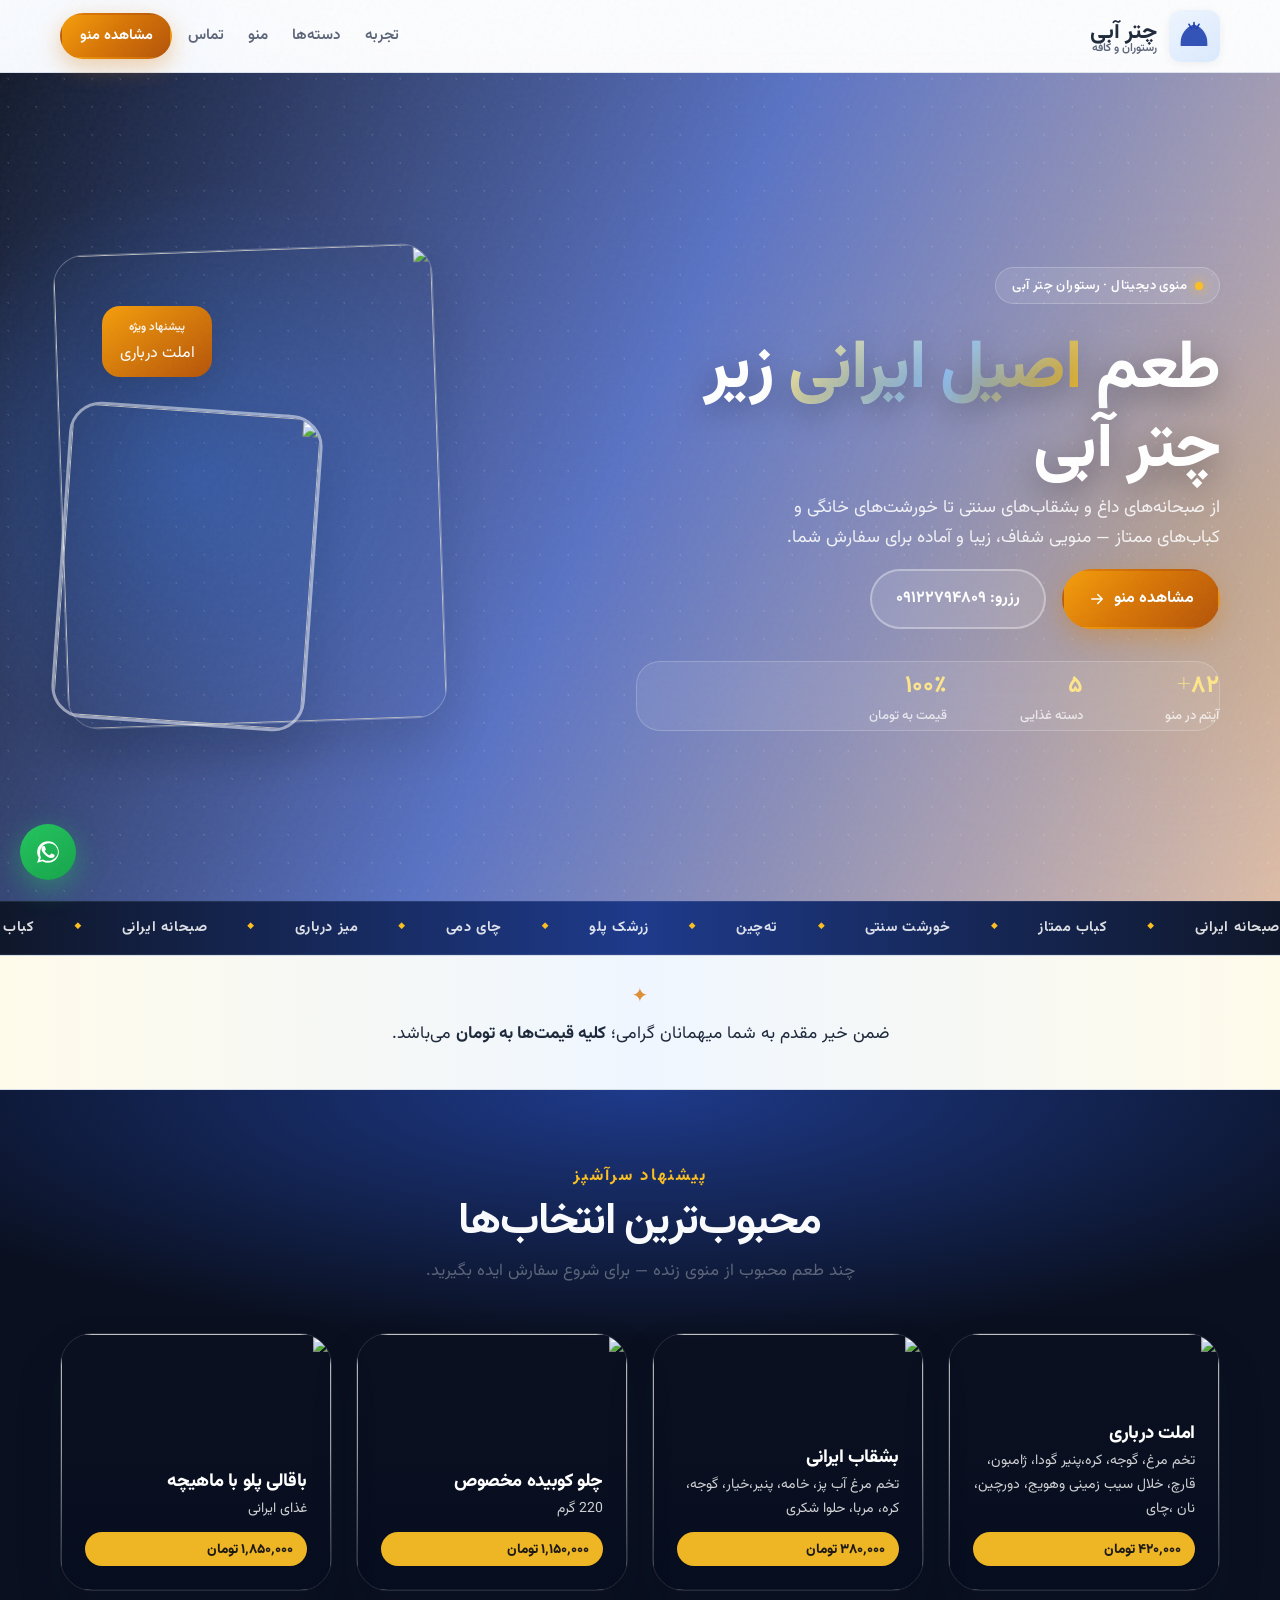
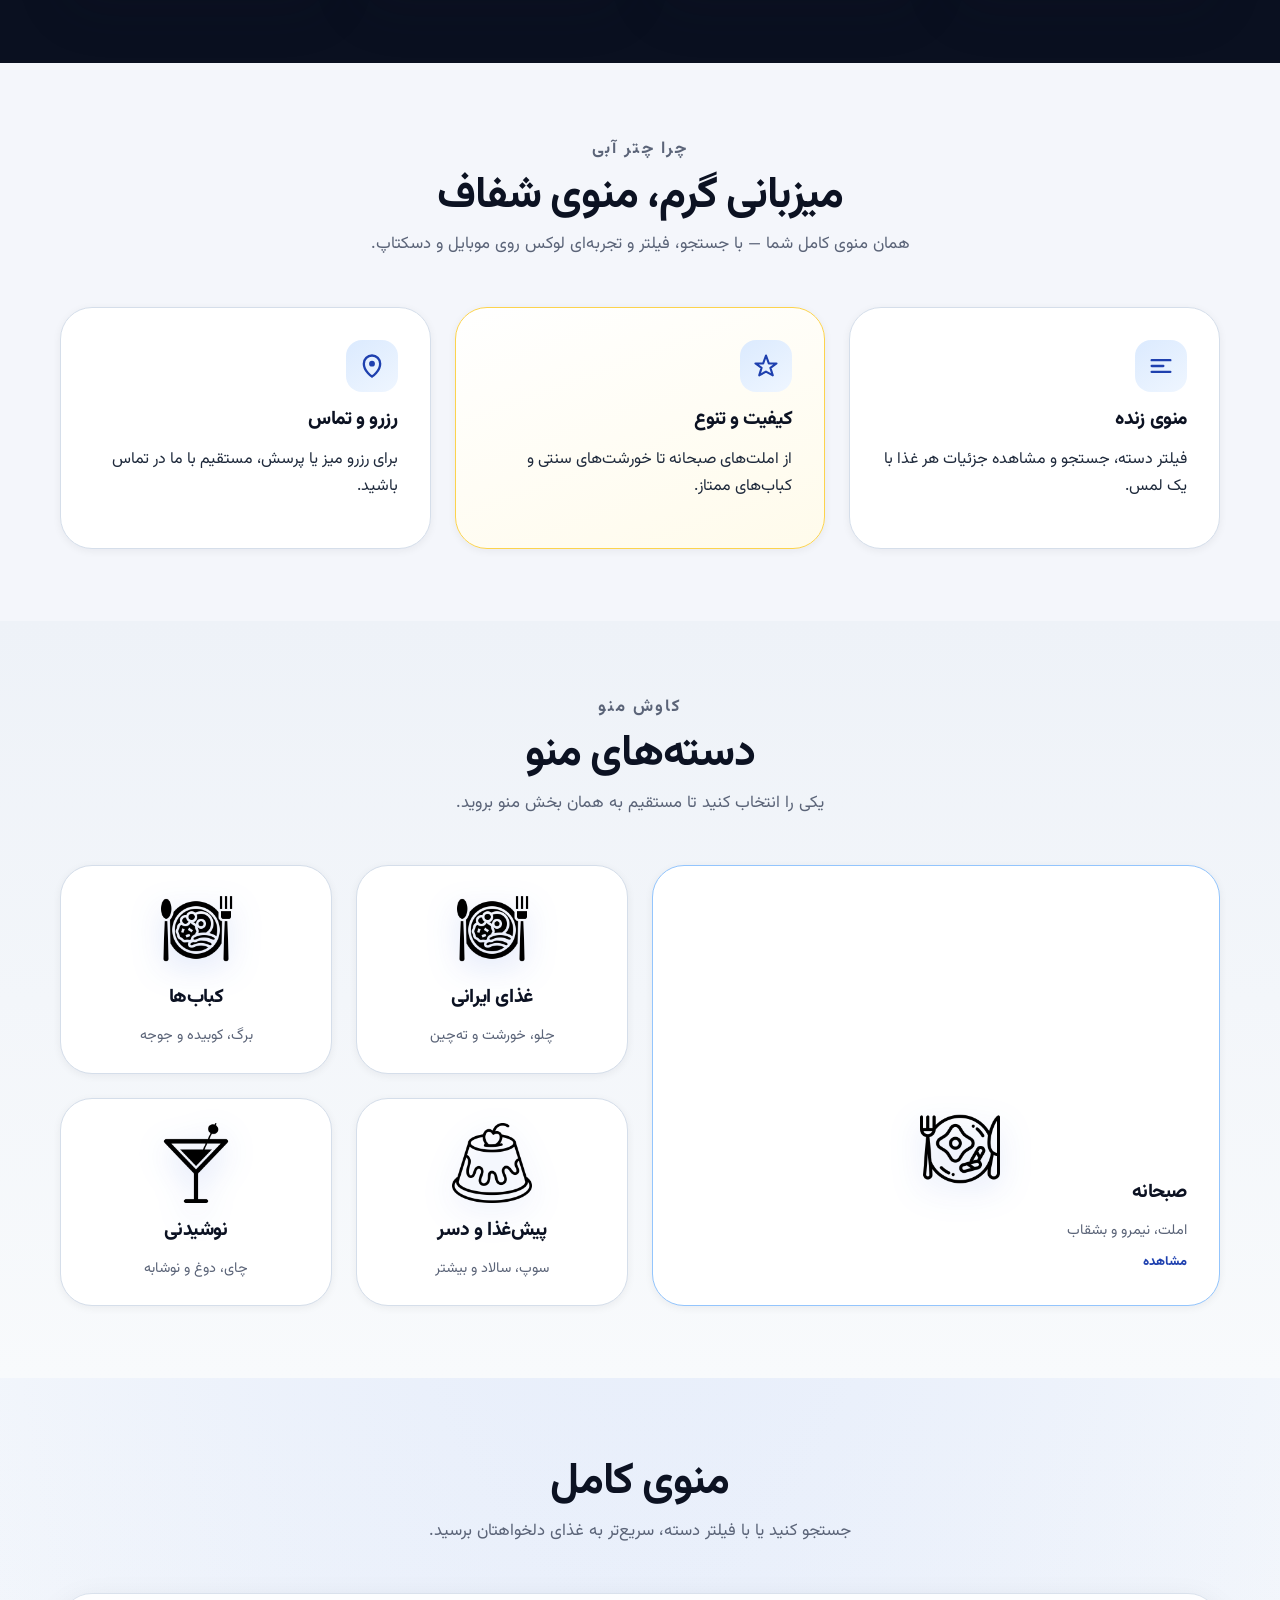
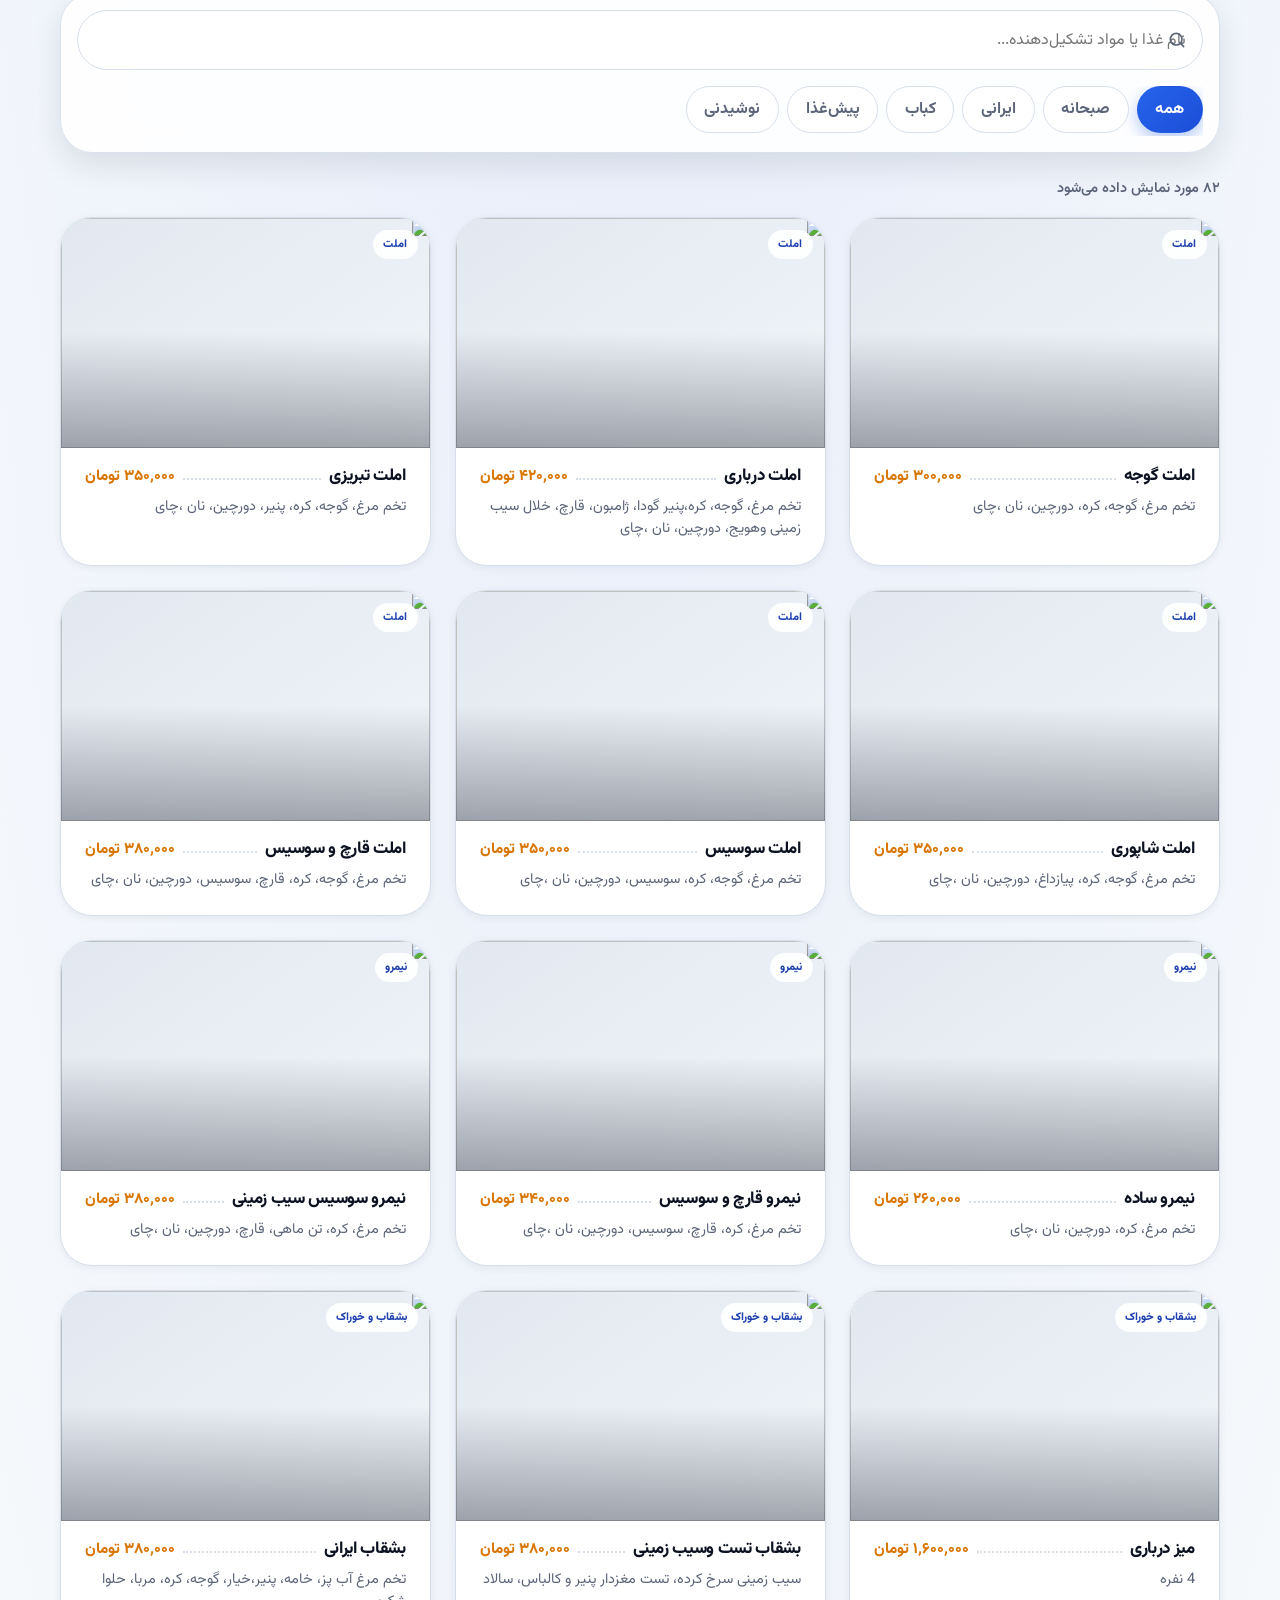
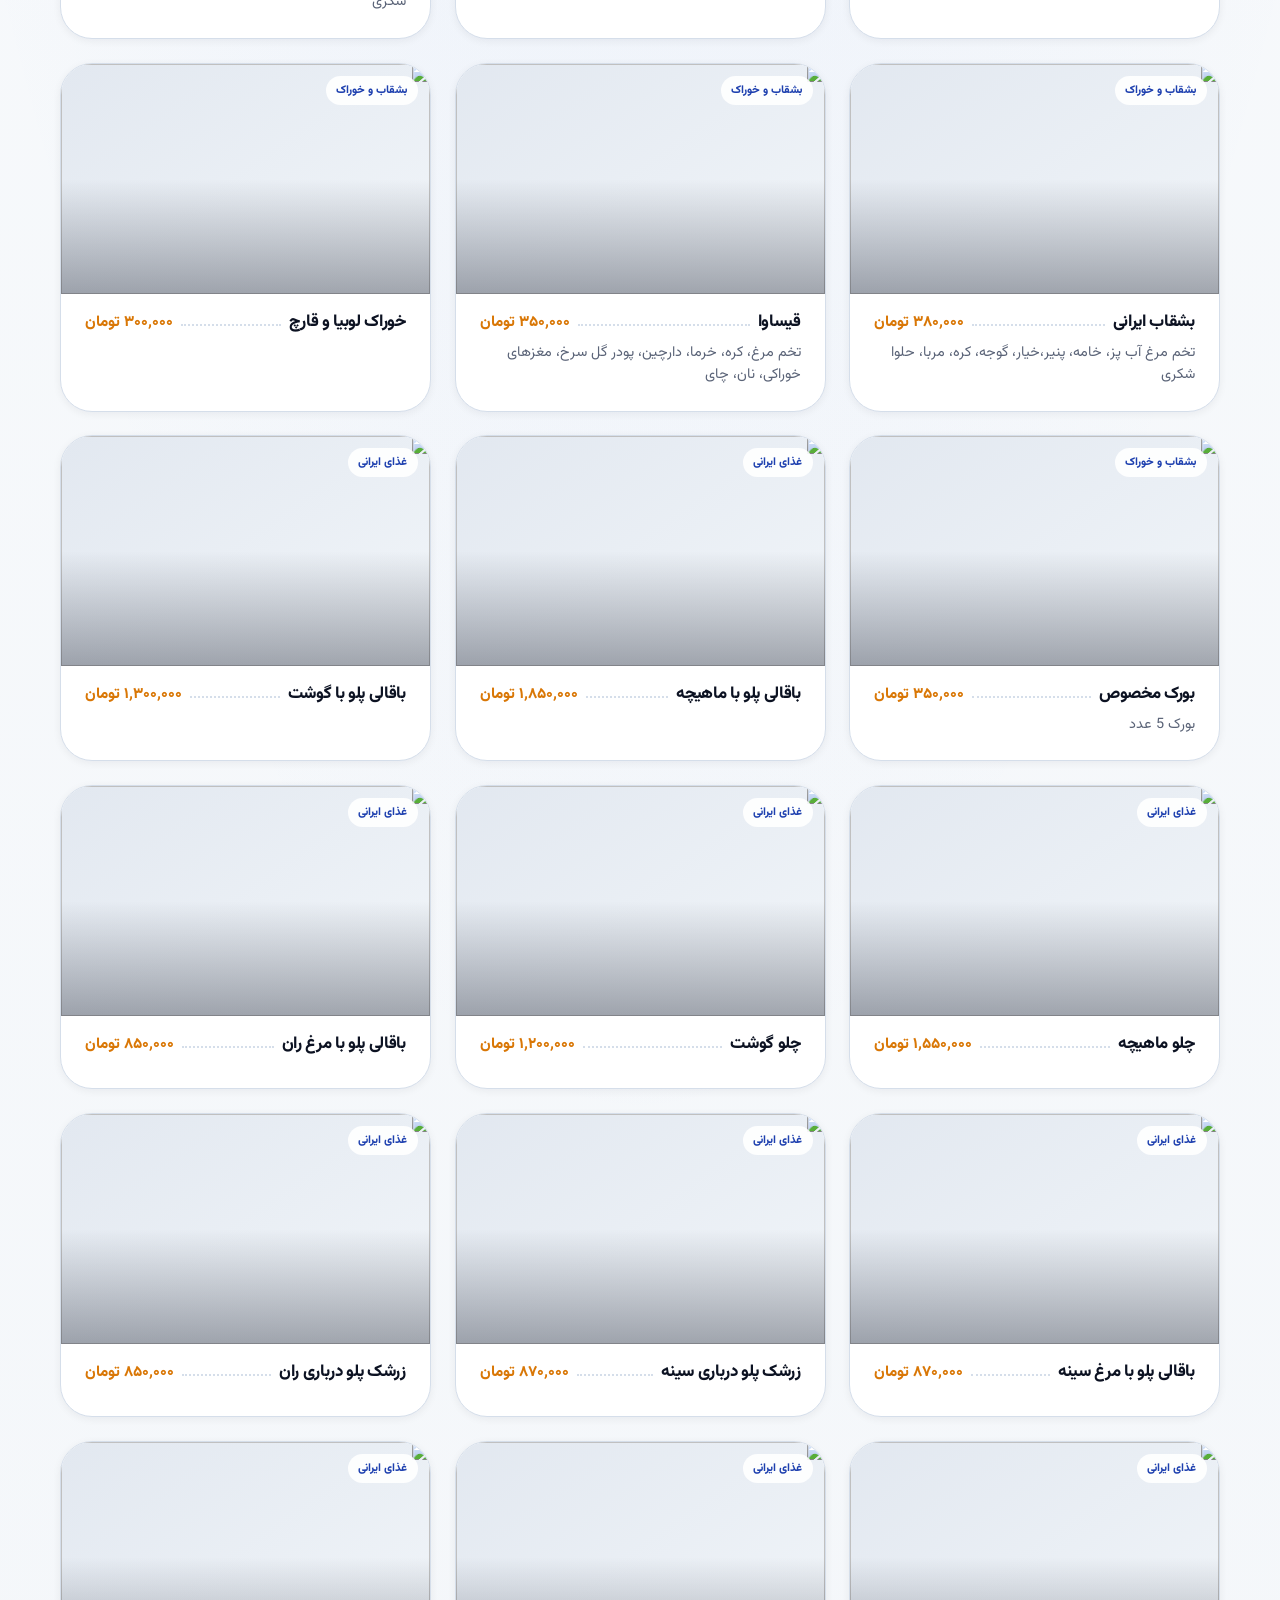
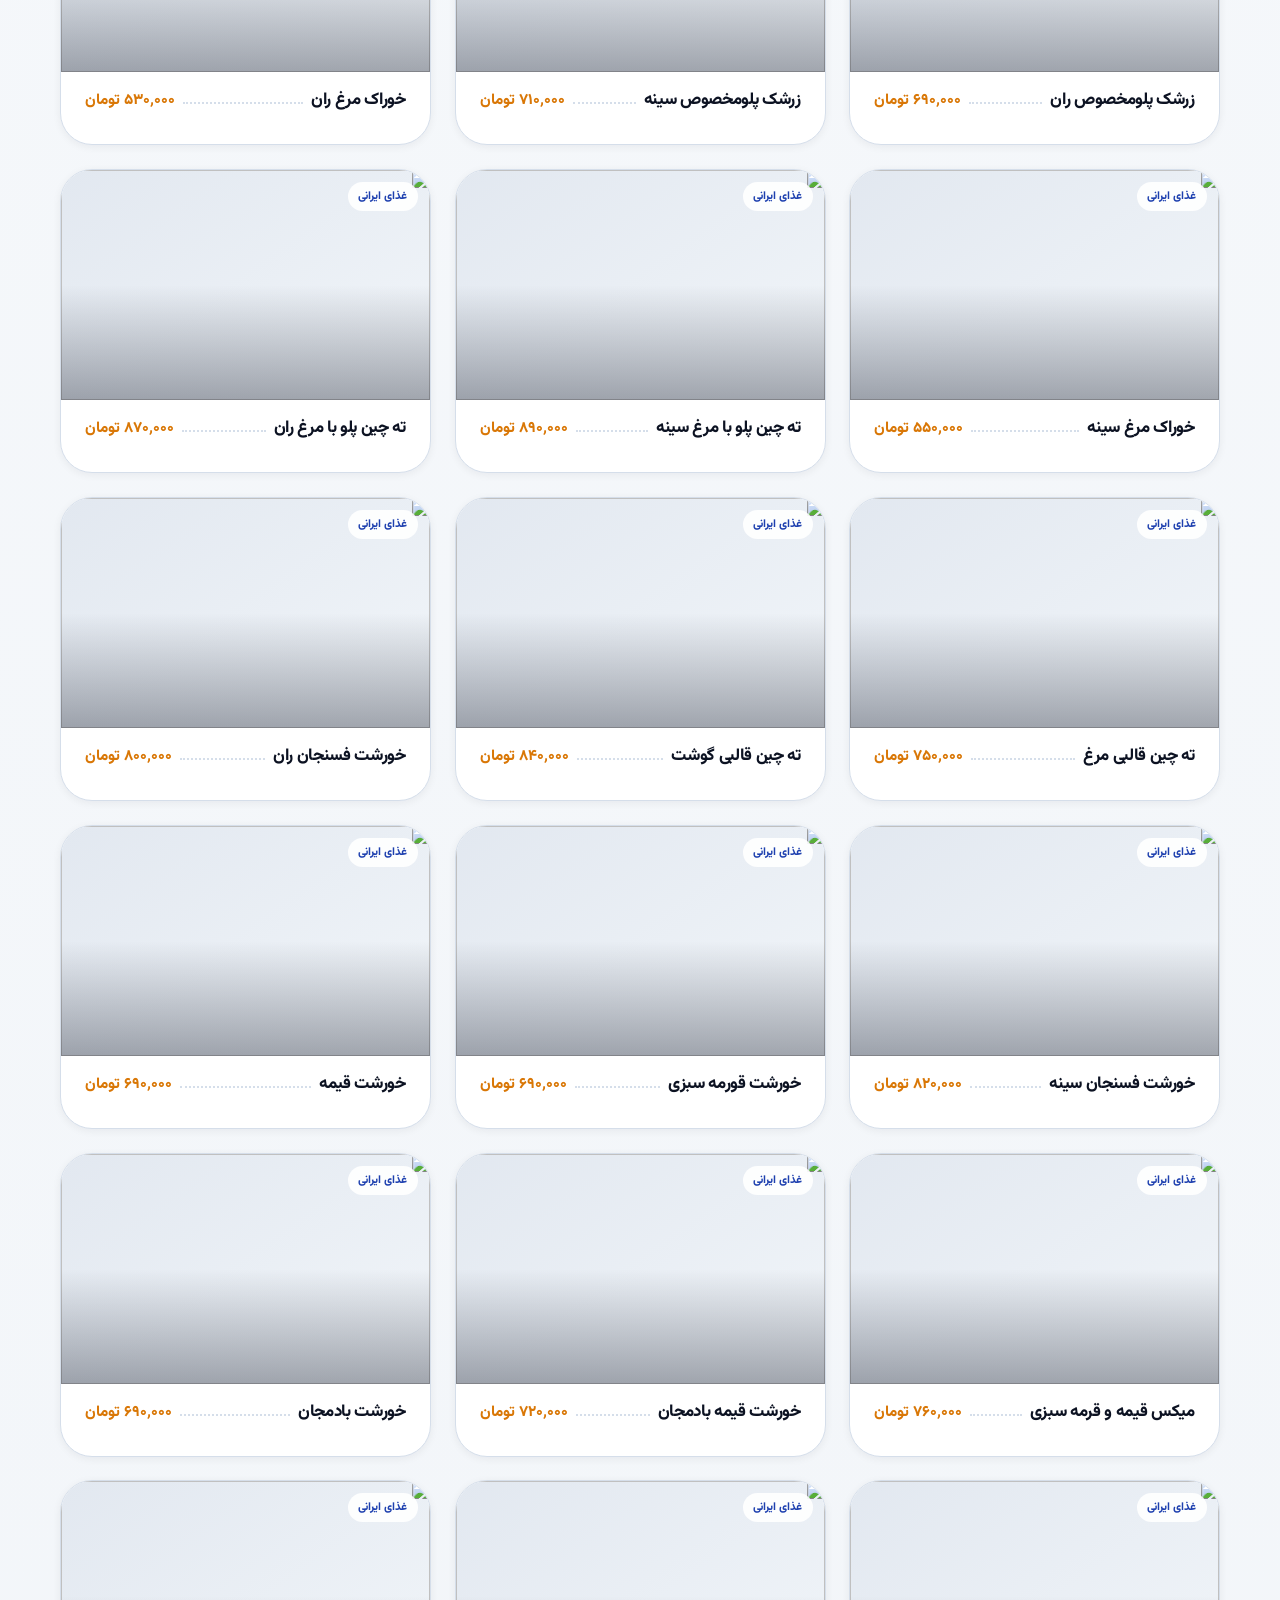
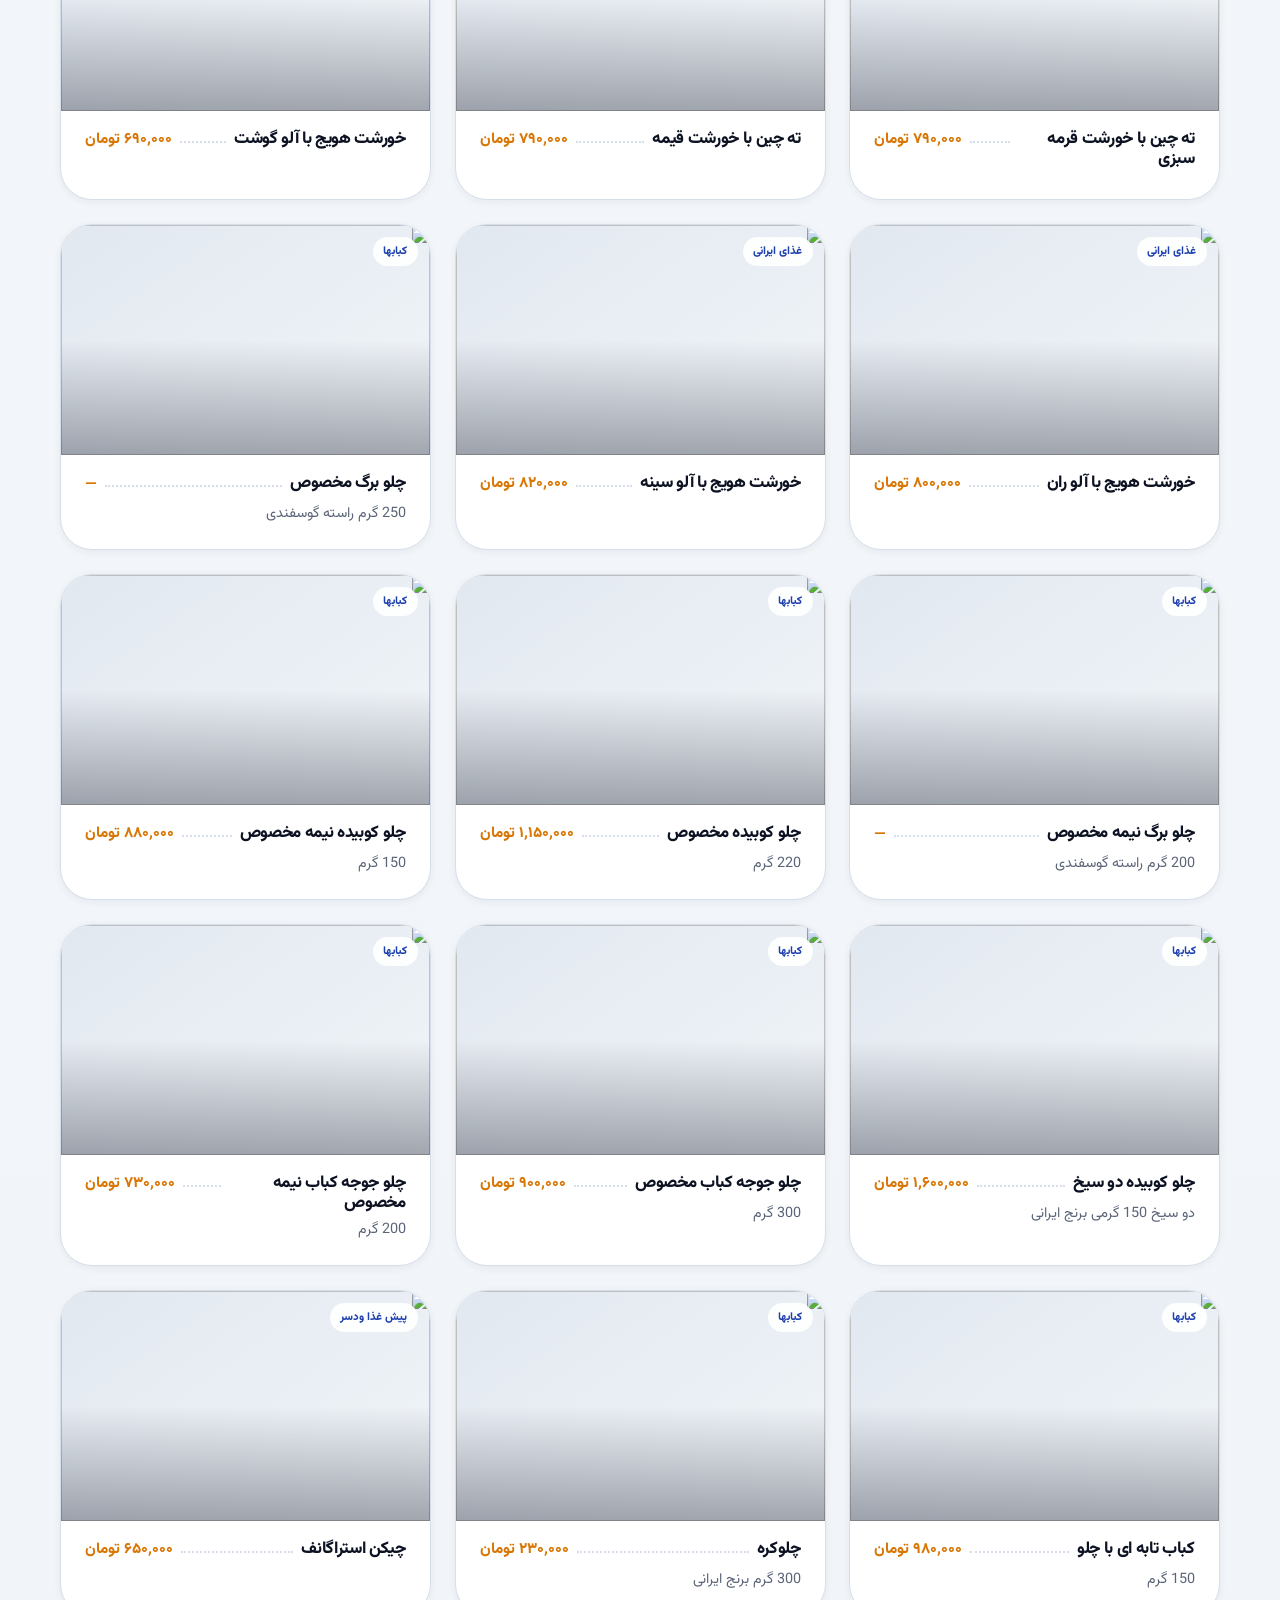
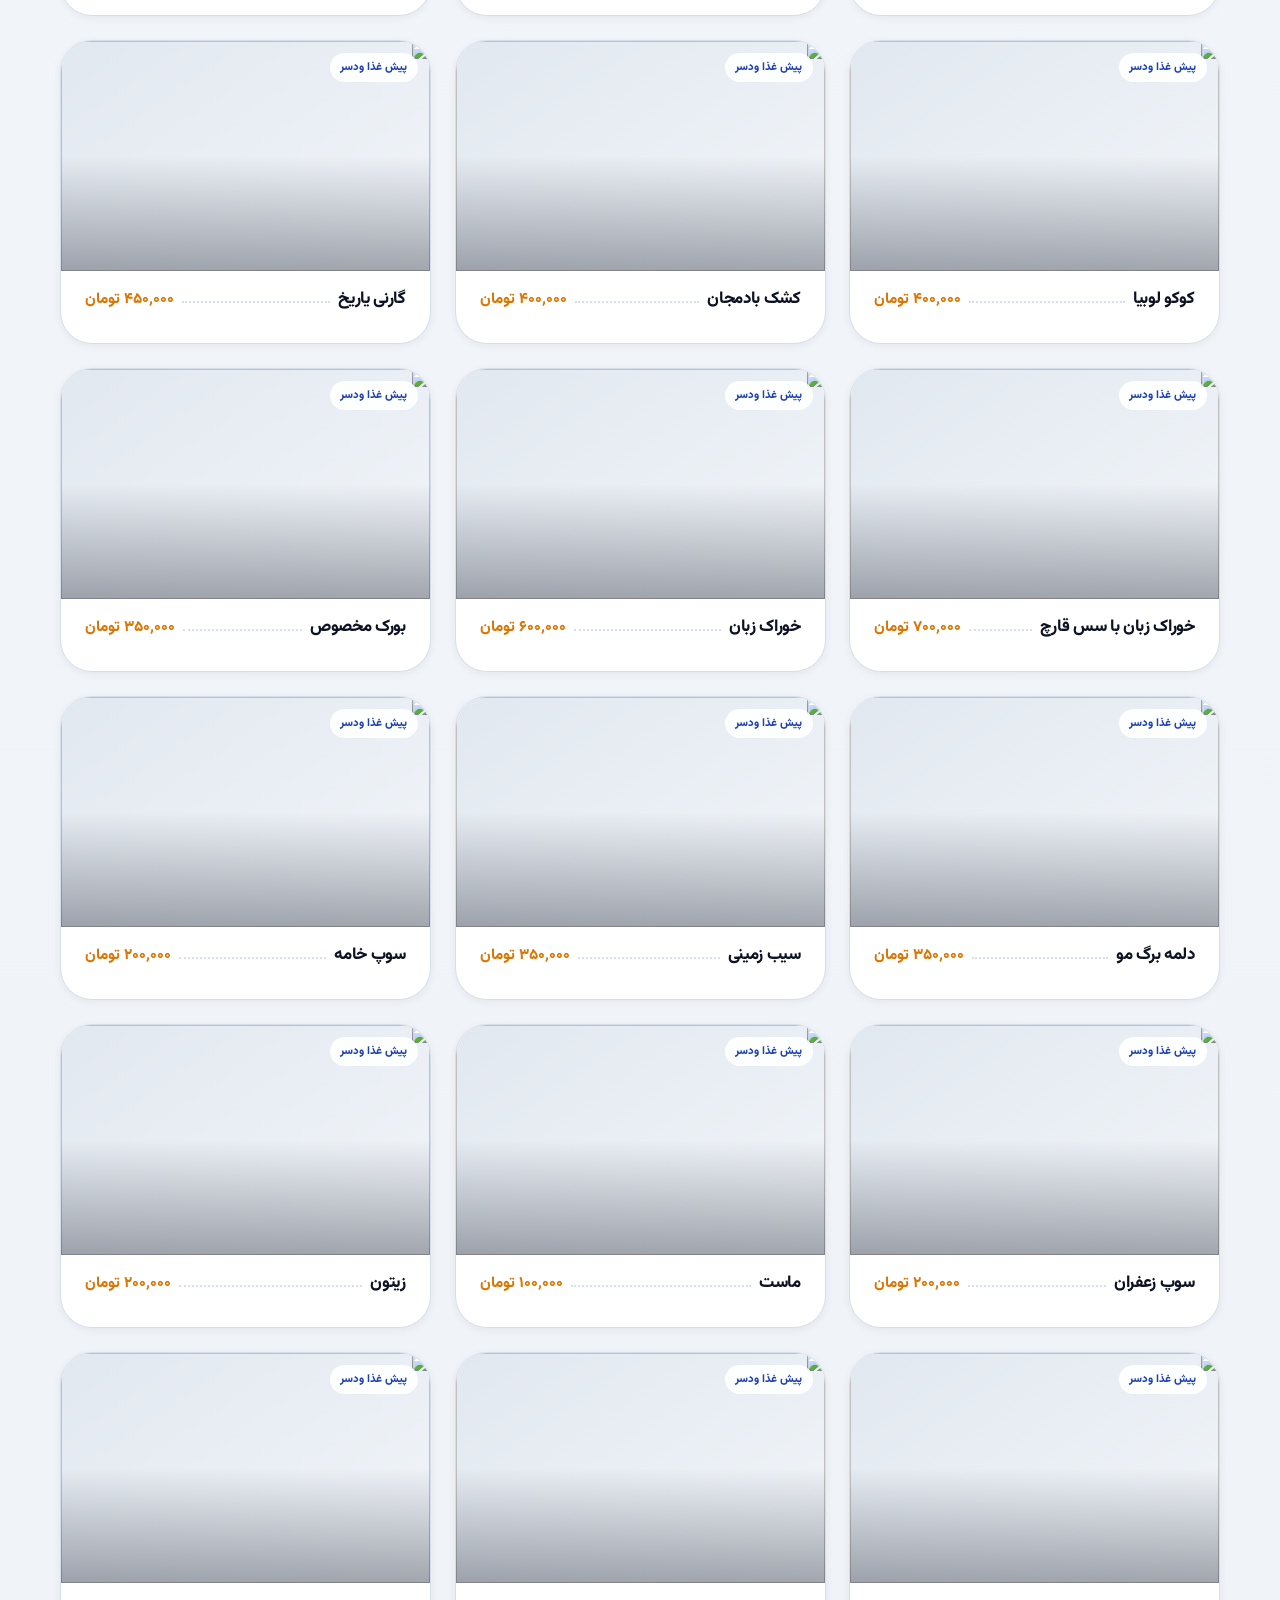
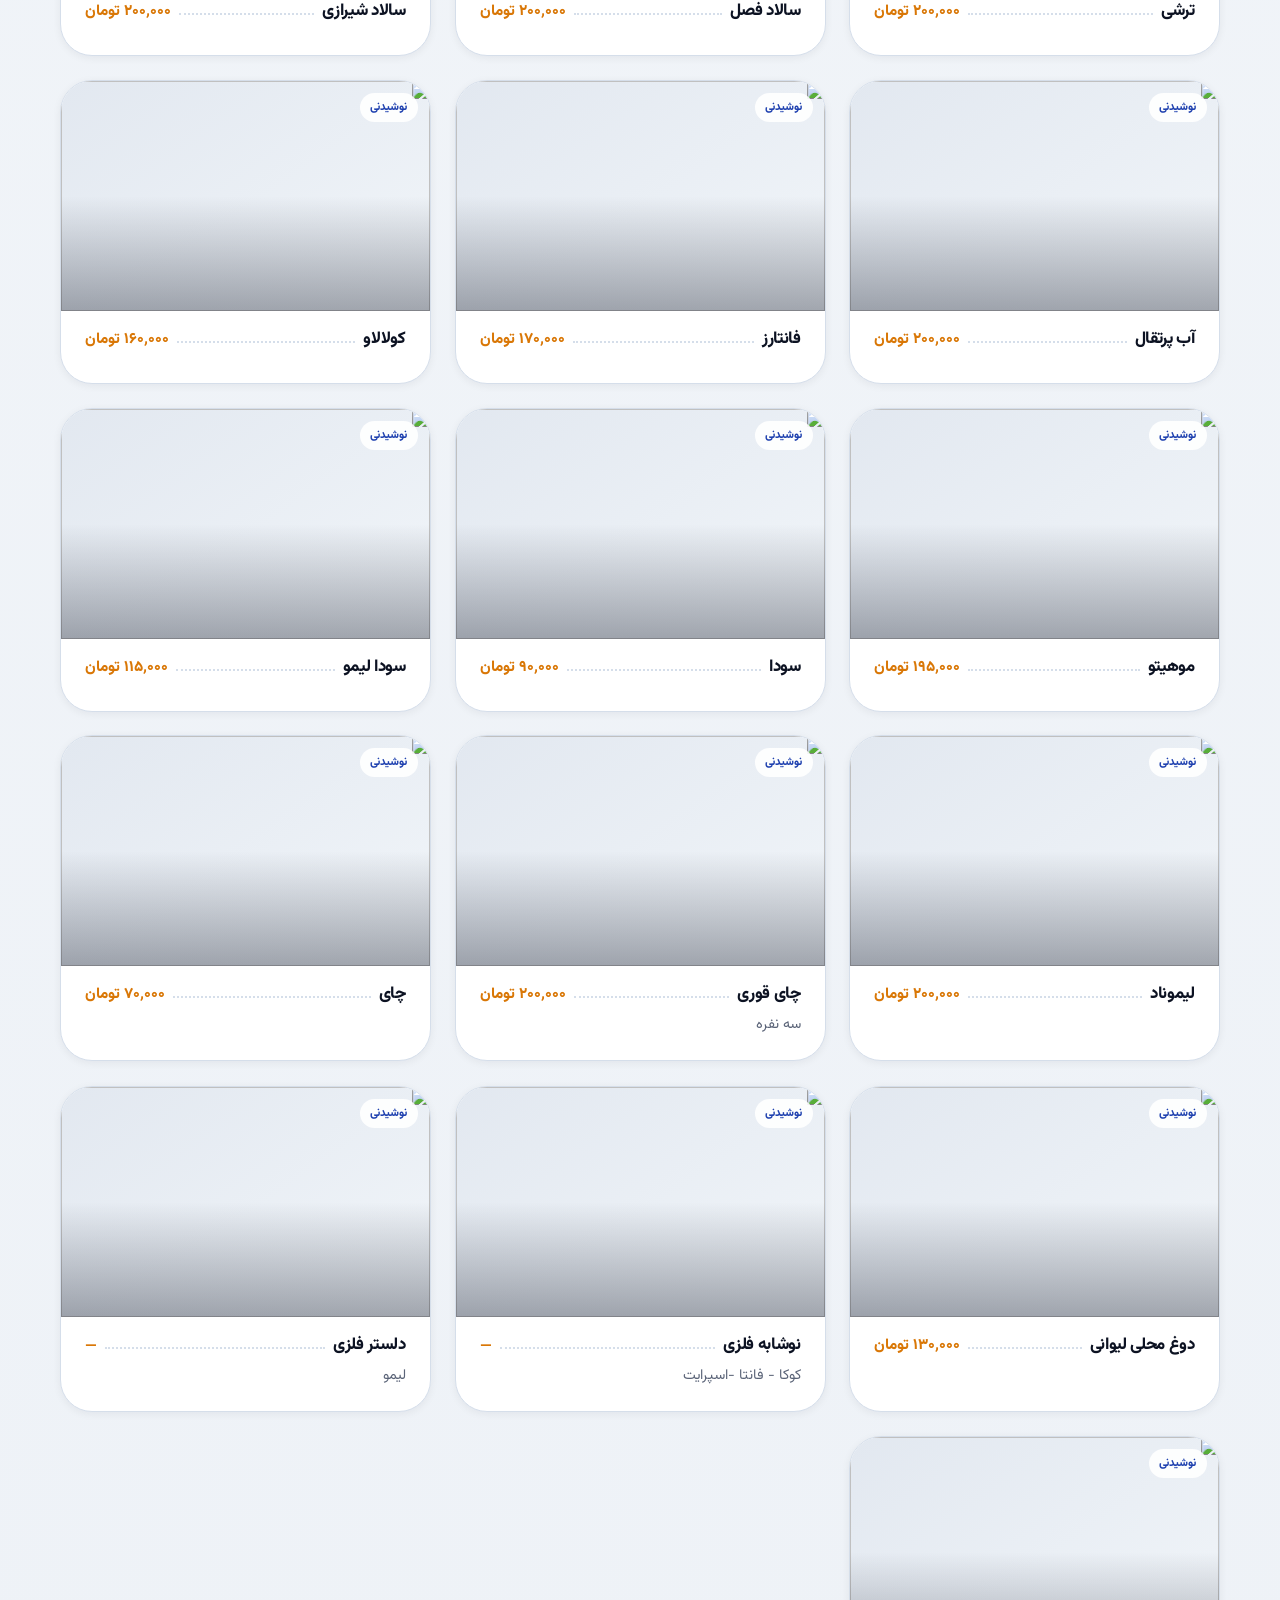
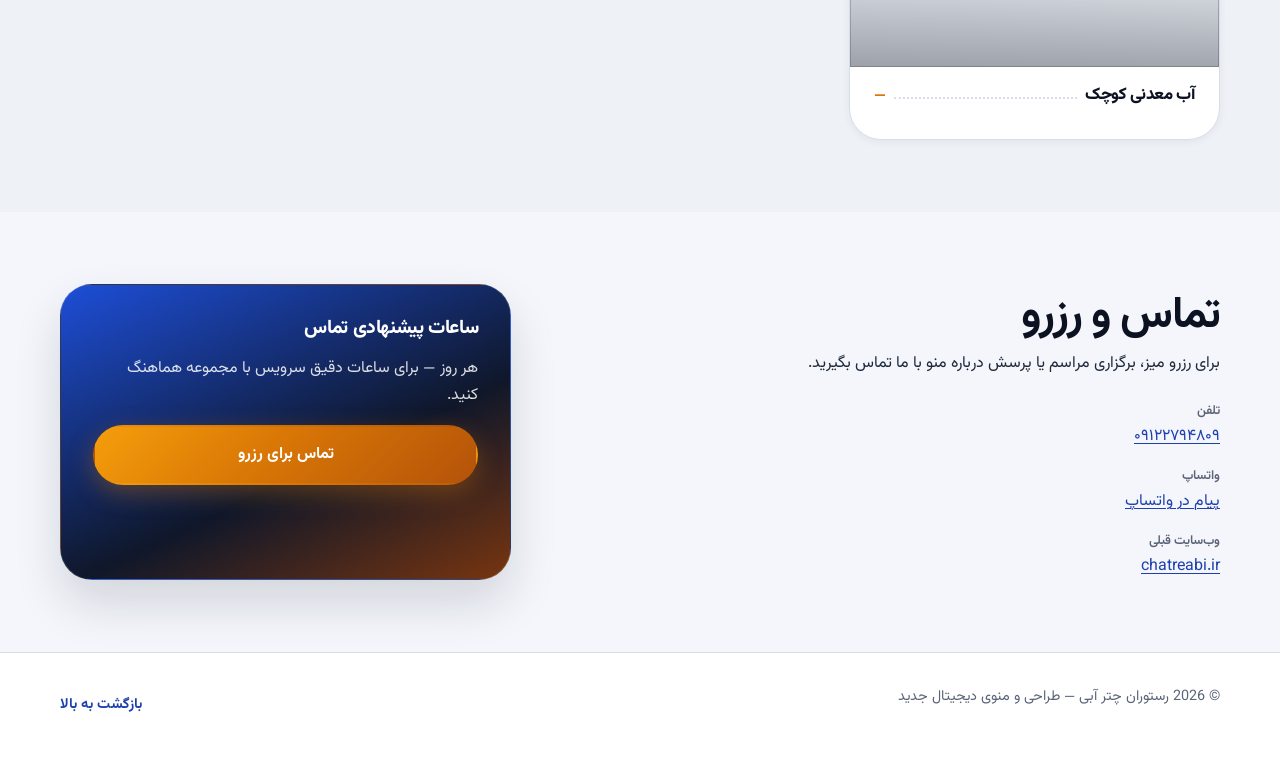
==== index.html @ 04855821 "Elevate visual design with cinematic hero and signature dishes Add ambient gradients, marquee, chef " ====
<!DOCTYPE html>
<html lang="fa" dir="rtl">
  <head>
    <meta charset="UTF-8" />
    <meta name="viewport" content="width=device-width, initial-scale=1" />
    <meta
      name="description"
      content="رستوران چتر آبی — منوی دیجیتال صبحانه، غذای ایرانی، کباب، پیش‌غذا و نوشیدنی. کلیه قیمت‌ها به تومان."
    />
    <title>رستوران چتر آبی | منوی دیجیتال</title>
    <link rel="preconnect" href="https://fonts.googleapis.com" />
    <link rel="preconnect" href="https://fonts.gstatic.com" crossorigin />
    <link
      href="https://fonts.googleapis.com/css2?family=Karla:wght@300;400;500;600;700&family=Playfair+Display+SC:wght@400;700&family=Vazirmatn:wght@300;400;500;600;700;800&display=swap"
      rel="stylesheet"
    />
    <link rel="stylesheet" href="css/styles.css" />
    <link rel="icon" href="assets/icons/food.png" type="image/png" />
  </head>
  <body>
    <div class="ambient ambient-a" aria-hidden="true"></div>
    <div class="ambient ambient-b" aria-hidden="true"></div>
    <div class="page-grain" aria-hidden="true"></div>
    <a class="skip-link" href="#menu">رفتن به منو</a>

    <header class="site-header" id="top">
      <div class="header-inner">
        <a class="brand" href="#top" aria-label="رستوران چتر آبی — صفحه اصلی">
          <span class="brand-mark" aria-hidden="true">
            <svg viewBox="0 0 48 48" width="40" height="40" fill="none">
              <path
                d="M8 32c0-10 6-18 16-22 10 4 16 12 16 22v4H8v-4z"
                fill="currentColor"
                opacity="0.9"
              />
              <path d="M24 8v6M18 10l3 5M30 10l-3 5" stroke="currentColor" stroke-width="2" stroke-linecap="round" />
            </svg>
          </span>
          <span class="brand-text">
            <span class="brand-title">چتر آبی</span>
            <span class="brand-sub">رستوران و کافه</span>
          </span>
        </a>
        <nav class="nav-desktop" aria-label="ناوبری اصلی">
          <a href="#experience">تجربه</a>
          <a href="#categories">دسته‌ها</a>
          <a href="#menu">منو</a>
          <a href="#contact">تماس</a>
        </nav>
        <a class="btn btn-primary btn-sm header-cta" href="#menu">مشاهده منو</a>
        <button
          type="button"
          class="nav-toggle"
          aria-expanded="false"
          aria-controls="mobile-nav"
        >
          <span class="sr-only">باز کردن منو</span>
          <svg width="24" height="24" viewBox="0 0 24 24" aria-hidden="true">
            <path d="M4 7h16M4 12h16M4 17h16" stroke="currentColor" stroke-width="2" stroke-linecap="round" />
          </svg>
        </button>
      </div>
      <nav class="nav-mobile" id="mobile-nav" hidden aria-label="منوی موبایل">
        <a href="#experience">تجربه</a>
        <a href="#categories">دسته‌ها</a>
        <a href="#menu">منو</a>
        <a href="#contact">تماس</a>
      </nav>
    </header>

    <main>
      <section class="hero" aria-labelledby="hero-title">
        <div class="hero-bg" role="presentation"></div>
        <div class="hero-pattern" aria-hidden="true"></div>
        <div class="hero-glow" aria-hidden="true"></div>
        <div class="hero-layout container">
          <div class="hero-content reveal">
            <p class="hero-eyebrow">
              <span class="eyebrow-dot" aria-hidden="true"></span>
              منوی دیجیتال · رستوران چتر آبی
            </p>
            <h1 id="hero-title">طعم <span class="text-accent">اصیل ایرانی</span> زیر چتر آبی</h1>
            <p class="hero-lead">
              از صبحانه‌های داغ و بشقاب‌های سنتی تا خورشت‌های خانگی و کباب‌های ممتاز — منویی
              شفاف، زیبا و آماده برای سفارش شما.
            </p>
            <div class="hero-actions">
              <a class="btn btn-primary" href="#menu">
                <span>مشاهده منو</span>
                <svg width="18" height="18" viewBox="0 0 24 24" aria-hidden="true">
                  <path
                    d="M5 12h14M13 6l6 6-6 6"
                    stroke="currentColor"
                    stroke-width="2"
                    fill="none"
                    stroke-linecap="round"
                    stroke-linejoin="round"
                  />
                </svg>
              </a>
              <a class="btn btn-ghost" href="tel:+989122794809">رزرو: ۰۹۱۲۲۷۹۴۸۰۹</a>
            </div>
            <ul class="hero-stats glass-panel">
              <li><strong>۸۲+</strong><span>آیتم در منو</span></li>
              <li><strong>۵</strong><span>دسته غذایی</span></li>
              <li><strong>۱۰۰٪</strong><span>قیمت به تومان</span></li>
            </ul>
          </div>
          <div class="hero-visual reveal" aria-hidden="true">
            <div class="hero-photo hero-photo-main">
              <img
                src="https://chatreabi.ir/wp-content/uploads/2025/04/املت-درباری.jpg"
                alt=""
                width="480"
                height="560"
                fetchpriority="high"
              />
            </div>
            <div class="hero-photo hero-photo-secondary">
              <img
                src="https://images.unsplash.com/photo-1603360946369-dc9bb6258143?auto=format&fit=crop&w=600&q=80"
                alt=""
                width="280"
                height="320"
                loading="lazy"
              />
            </div>
            <div class="hero-badge">
              <span class="hero-badge-title">پیشنهاد ویژه</span>
              <span class="hero-badge-sub">املت درباری</span>
            </div>
          </div>
        </div>
      </section>

      <div class="marquee" aria-hidden="true">
        <div class="marquee-track">
          <span>صبحانه ایرانی</span><span>کباب ممتاز</span><span>خورشت سنتی</span
          ><span>ته‌چین</span><span>زرشک پلو</span><span>چای دمی</span><span>میز درباری</span
          ><span>صبحانه ایرانی</span><span>کباب ممتاز</span><span>خورشت سنتی</span
          ><span>ته‌چین</span><span>زرشک پلو</span><span>چای دمی</span><span>میز درباری</span>
        </div>
      </div>

      <section class="welcome strip" aria-label="پیام خوش‌آمد">
        <div class="container welcome-inner">
          <div class="ornament" aria-hidden="true">✦</div>
          <p>
            ضمن خیر مقدم به شما میهمانان گرامی؛
            <strong>کلیه قیمت‌ها به تومان</strong> می‌باشد.
          </p>
        </div>
      </section>

      <section class="section section-dark" id="signature" aria-labelledby="signature-title">
        <div class="container">
          <div class="section-head section-head-light reveal">
            <p class="section-eyebrow">پیشنهاد سرآشپز</p>
            <h2 id="signature-title">محبوب‌ترین انتخاب‌ها</h2>
            <p>چند طعم محبوب از منوی زنده — برای شروع سفارش ایده بگیرید.</p>
          </div>
          <div class="signature-grid" id="signature-grid"></div>
        </div>
      </section>

      <section class="section" id="experience" aria-labelledby="experience-title">
        <div class="container">
          <div class="section-head reveal">
            <p class="section-eyebrow">چرا چتر آبی</p>
            <h2 id="experience-title">میزبانی گرم، منوی شفاف</h2>
            <p>همان منوی کامل شما — با جستجو، فیلتر و تجربه‌ای لوکس روی موبایل و دسکتاپ.</p>
          </div>
          <div class="feature-grid">
            <article class="feature-card reveal">
              <div class="feature-icon" aria-hidden="true">
                <svg viewBox="0 0 24 24" width="28" height="28" fill="none">
                  <path
                    d="M4 7h16M4 12h10M4 17h16"
                    stroke="currentColor"
                    stroke-width="2"
                    stroke-linecap="round"
                  />
                </svg>
              </div>
              <h3>منوی زنده</h3>
              <p>فیلتر دسته، جستجو و مشاهده جزئیات هر غذا با یک لمس.</p>
            </article>
            <article class="feature-card reveal feature-card-accent">
              <div class="feature-icon" aria-hidden="true">
                <svg viewBox="0 0 24 24" width="28" height="28" fill="none">
                  <path
                    d="M12 3l2.4 6.8H21l-5.2 3.8 2 6.4L12 16.8 6.2 20l2-6.4L3 9.8h6.6L12 3z"
                    stroke="currentColor"
                    stroke-width="1.8"
                    stroke-linejoin="round"
                  />
                </svg>
              </div>
              <h3>کیفیت و تنوع</h3>
              <p>از املت‌های صبحانه تا خورشت‌های سنتی و کباب‌های ممتاز.</p>
            </article>
            <article class="feature-card reveal">
              <div class="feature-icon" aria-hidden="true">
                <svg viewBox="0 0 24 24" width="28" height="28" fill="none">
                  <path
                    d="M12 21s7-4.5 7-11a7 7 0 10-14 0c0 6.5 7 11 7 11z"
                    stroke="currentColor"
                    stroke-width="2"
                  />
                  <circle cx="12" cy="10" r="2.5" fill="currentColor" />
                </svg>
              </div>
              <h3>رزرو و تماس</h3>
              <p>برای رزرو میز یا پرسش، مستقیم با ما در تماس باشید.</p>
            </article>
          </div>
        </div>
      </section>

      <section class="section section-muted" id="categories" aria-labelledby="categories-title">
        <div class="container">
          <div class="section-head reveal">
            <p class="section-eyebrow">کاوش منو</p>
            <h2 id="categories-title">دسته‌های منو</h2>
            <p>یکی را انتخاب کنید تا مستقیم به همان بخش منو بروید.</p>
          </div>
          <div class="category-grid bento">
            <a class="category-card category-card-hero reveal" href="#menu" data-jump-category="breakfast">
              <div class="category-card-bg" style="--cat-img: url('https://chatreabi.ir/wp-content/uploads/2025/04/بشقاب-ایرانی.jpg')"></div>
              <img src="assets/icons/breakfast.png" alt="" width="80" height="80" loading="lazy" />
              <h3>صبحانه</h3>
              <p>املت، نیمرو و بشقاب</p>
              <span class="category-cta">مشاهده</span>
            </a>
            <a class="category-card reveal" href="#menu" data-jump-category="iranian">
              <img src="assets/icons/food.png" alt="" width="80" height="80" loading="lazy" />
              <h3>غذای ایرانی</h3>
              <p>چلو، خورشت و ته‌چین</p>
            </a>
            <a class="category-card reveal" href="#menu" data-jump-category="kebab">
              <img src="assets/icons/food.png" alt="" width="80" height="80" loading="lazy" />
              <h3>کباب‌ها</h3>
              <p>برگ، کوبیده و جوجه</p>
            </a>
            <a class="category-card reveal" href="#menu" data-jump-category="appetizer">
              <img src="assets/icons/dessert_2.png" alt="" width="80" height="80" loading="lazy" />
              <h3>پیش‌غذا و دسر</h3>
              <p>سوپ، سالاد و بیشتر</p>
            </a>
            <a class="category-card reveal" href="#menu" data-jump-category="drinks">
              <img src="assets/icons/drink.png" alt="" width="80" height="80" loading="lazy" />
              <h3>نوشیدنی</h3>
              <p>چای، دوغ و نوشابه</p>
            </a>
          </div>
        </div>
      </section>

      <section class="section menu-section menu-section-premium" id="menu" aria-labelledby="menu-title">
        <div class="container">
          <div class="section-head">
            <h2 id="menu-title">منوی کامل</h2>
            <p>جستجو کنید یا با فیلتر دسته، سریع‌تر به غذای دلخواهتان برسید.</p>
          </div>

          <div class="menu-toolbar">
            <label class="search-field">
              <span class="sr-only">جستجو در منو</span>
              <svg class="search-icon" viewBox="0 0 24 24" width="20" height="20" aria-hidden="true">
                <circle cx="11" cy="11" r="7" stroke="currentColor" stroke-width="2" fill="none" />
                <path d="M20 20l-3-3" stroke="currentColor" stroke-width="2" stroke-linecap="round" />
              </svg>
              <input
                type="search"
                id="menu-search"
                placeholder="نام غذا یا مواد تشکیل‌دهنده..."
                autocomplete="off"
              />
            </label>
            <div class="filter-scroll" role="tablist" aria-label="فیلتر دسته منو">
              <button type="button" class="filter-chip is-active" data-category="all" role="tab" aria-selected="true">
                همه
              </button>
              <button type="button" class="filter-chip" data-category="breakfast" role="tab" aria-selected="false">
                صبحانه
              </button>
              <button type="button" class="filter-chip" data-category="iranian" role="tab" aria-selected="false">
                ایرانی
              </button>
              <button type="button" class="filter-chip" data-category="kebab" role="tab" aria-selected="false">
                کباب
              </button>
              <button type="button" class="filter-chip" data-category="appetizer" role="tab" aria-selected="false">
                پیش‌غذا
              </button>
              <button type="button" class="filter-chip" data-category="drinks" role="tab" aria-selected="false">
                نوشیدنی
              </button>
            </div>
          </div>

          <p class="menu-result-count" id="menu-count" aria-live="polite"></p>
          <div class="menu-grid" id="menu-grid"></div>
          <p class="menu-empty" id="menu-empty" hidden>موردی با این جستجو پیدا نشد.</p>
        </div>
      </section>

      <section class="section" id="contact" aria-labelledby="contact-title">
        <div class="container contact-grid">
          <div class="contact-copy">
            <h2 id="contact-title">تماس و رزرو</h2>
            <p>برای رزرو میز، برگزاری مراسم یا پرسش درباره منو با ما تماس بگیرید.</p>
            <ul class="contact-list">
              <li>
                <span class="contact-label">تلفن</span>
                <a href="tel:+989122794809">۰۹۱۲۲۷۹۴۸۰۹</a>
              </li>
              <li>
                <span class="contact-label">واتساپ</span>
                <a href="https://wa.me/989122794809" target="_blank" rel="noopener noreferrer">پیام در واتساپ</a>
              </li>
              <li>
                <span class="contact-label">وب‌سایت قبلی</span>
                <a href="https://chatreabi.ir/" rel="noopener">chatreabi.ir</a>
              </li>
            </ul>
          </div>
          <div class="contact-card">
            <h3>ساعات پیشنهادی تماس</h3>
            <p>هر روز — برای ساعات دقیق سرویس با مجموعه هماهنگ کنید.</p>
            <a class="btn btn-primary btn-block" href="tel:+989122794809">تماس برای رزرو</a>
          </div>
        </div>
      </section>
    </main>

    <footer class="site-footer">
      <div class="container footer-inner">
        <p>© <span id="year"></span> رستوران چتر آبی — طراحی و منوی دیجیتال جدید</p>
        <a href="#top">بازگشت به بالا</a>
      </div>
    </footer>

    <a
      class="whatsapp-fab"
      href="https://wa.me/989122794809"
      target="_blank"
      rel="noopener noreferrer"
      aria-label="گفتگو در واتساپ"
    >
      <svg viewBox="0 0 24 24" width="26" height="26" aria-hidden="true">
        <path
          fill="currentColor"
          d="M17.472 14.382c-.297-.149-1.758-.867-2.03-.967-.273-.099-.471-.148-.67.15-.197.297-.767.966-.94 1.164-.173.199-.347.223-.644.075-.297-.15-1.255-.463-2.39-1.475-.883-.788-1.48-1.761-1.653-2.059-.173-.297-.018-.458.13-.606.134-.133.298-.347.446-.52.149-.174.198-.298.298-.497.099-.198.05-.371-.025-.52-.075-.149-.669-1.612-.916-2.207-.242-.579-.487-.5-.669-.51-.173-.008-.371-.01-.57-.01-.198 0-.52.074-.792.372-.272.297-1.04 1.016-1.04 2.479 0 1.462 1.065 2.875 1.213 3.074.149.198 2.096 3.2 5.077 4.487.709.306 1.262.489 1.694.625.712.227 1.36.195 1.871.118.571-.085 1.758-.719 2.006-1.413.248-.694.248-1.289.173-1.413-.074-.124-.272-.198-.57-.347z"
        />
        <path
          fill="currentColor"
          d="M12 2C6.477 2 2 6.477 2 12c0 1.89.525 3.66 1.438 5.168L2 22l4.832-1.438A9.955 9.955 0 0012 22c5.523 0 10-4.477 10-10S17.523 2 12 2zm0 18.182a8.18 8.18 0 01-4.165-1.14l-.298-.177-2.868.855.855-2.868-.177-.298A8.18 8.18 0 014.818 12c0-4.515 3.667-8.182 8.182-8.182S21.182 7.485 21.182 12 16.515 20.182 12 20.182z"
        />
      </svg>
    </a>

    <script src="js/menu-data.js" defer></script>
    <script src="js/app.js" defer></script>
  </body>
</html>
---- css/styles.css ----
@import url("https://fonts.googleapis.com/css2?family=Karla:wght@300;400;500;600;700&family=Playfair+Display+SC:wght@400;700&family=Vazirmatn:wght@300;400;500;600;700;800&display=swap");

:root {
  --color-primary: #1e40af;
  --color-on-primary: #ffffff;
  --color-secondary: #3b82f6;
  --color-accent: #d97706;
  --color-accent-soft: #fbbf24;
  --color-on-accent: #1c1917;
  --color-background: #f4f6fb;
  --color-foreground: #0c1222;
  --color-card: #ffffff;
  --color-card-foreground: #1e293b;
  --color-muted: #e8edf5;
  --color-muted-foreground: #5b6478;
  --color-border: #d5deea;
  --color-ring: #2563eb;
  --color-hero: #060d1f;
  --color-dark: #0a1020;
  --color-dark-elevated: #121a2e;

  --font-display: "Playfair Display SC", "Vazirmatn", serif;
  --font-body: "Vazirmatn", "Karla", system-ui, sans-serif;

  --space-xs: 0.25rem;
  --space-sm: 0.5rem;
  --space-md: 1rem;
  --space-lg: 1.5rem;
  --space-xl: 2rem;
  --space-2xl: 3rem;
  --space-3xl: 4.5rem;

  --shadow-sm: 0 2px 8px rgba(12, 18, 34, 0.06);
  --shadow-md: 0 12px 32px rgba(12, 18, 34, 0.1);
  --shadow-lg: 0 24px 48px rgba(12, 18, 34, 0.14);
  --shadow-glow: 0 0 60px rgba(37, 99, 235, 0.25);

  --radius-sm: 0.625rem;
  --radius-md: 1.125rem;
  --radius-lg: 1.5rem;
  --radius-xl: 2rem;
  --header-h: 4.5rem;
  --transition: 260ms cubic-bezier(0.22, 1, 0.36, 1);
}

*,
*::before,
*::after {
  box-sizing: border-box;
}

html {
  scroll-behavior: smooth;
}

body {
  margin: 0;
  font-family: var(--font-body);
  font-size: 1rem;
  line-height: 1.7;
  color: var(--color-card-foreground);
  background: var(--color-background);
  -webkit-font-smoothing: antialiased;
  position: relative;
  overflow-x: hidden;
}

.ambient {
  position: fixed;
  border-radius: 50%;
  filter: blur(80px);
  opacity: 0.45;
  pointer-events: none;
  z-index: -1;
}

.ambient-a {
  width: 28rem;
  height: 28rem;
  top: -6rem;
  left: -8rem;
  background: radial-gradient(circle, #93c5fd, transparent 70%);
}

.ambient-b {
  width: 32rem;
  height: 32rem;
  bottom: 10%;
  right: -10rem;
  background: radial-gradient(circle, #fcd34d, transparent 70%);
}

.page-grain {
  position: fixed;
  inset: 0;
  pointer-events: none;
  z-index: 9999;
  opacity: 0.04;
  background-image: url("data:image/svg+xml,%3Csvg viewBox='0 0 256 256' xmlns='http://www.w3.org/2000/svg'%3E%3Cfilter id='n'%3E%3CfeTurbulence type='fractalNoise' baseFrequency='0.85' numOctaves='4' stitchTiles='stitch'/%3E%3C/filter%3E%3Crect width='100%25' height='100%25' filter='url(%23n)'/%3E%3C/svg%3E");
}

img {
  max-width: 100%;
  height: auto;
  display: block;
}

a {
  color: var(--color-primary);
  text-decoration-thickness: 1px;
  text-underline-offset: 3px;
}

a:hover {
  color: #1d4ed8;
}

h1,
h2,
h3 {
  font-family: var(--font-display);
  font-weight: 700;
  line-height: 1.15;
  color: var(--color-foreground);
  margin: 0 0 var(--space-md);
  letter-spacing: -0.02em;
}

h1 {
  font-size: clamp(2.5rem, 6vw, 4.25rem);
}

h2 {
  font-size: clamp(1.85rem, 3.5vw, 2.75rem);
}

h3 {
  font-size: 1.2rem;
  font-family: var(--font-body);
  font-weight: 800;
}

p {
  margin: 0 0 var(--space-md);
}

.container {
  width: min(1160px, calc(100% - 2rem));
  margin-inline: auto;
}

.sr-only {
  position: absolute;
  width: 1px;
  height: 1px;
  padding: 0;
  margin: -1px;
  overflow: hidden;
  clip: rect(0, 0, 0, 0);
  white-space: nowrap;
  border: 0;
}

.skip-link {
  position: absolute;
  top: -100px;
  right: 1rem;
  z-index: 10000;
  background: var(--color-primary);
  color: var(--color-on-primary);
  padding: 0.75rem 1rem;
  border-radius: var(--radius-sm);
}

.skip-link:focus {
  top: 1rem;
}

.text-accent {
  background: linear-gradient(120deg, #fde68a, #93c5fd 55%, #fbbf24);
  -webkit-background-clip: text;
  background-clip: text;
  color: transparent;
}

.section-eyebrow {
  display: inline-block;
  margin: 0 0 0.5rem;
  font-size: 0.8rem;
  font-weight: 700;
  letter-spacing: 0.12em;
  text-transform: uppercase;
  color: var(--color-accent);
}

.section-head-light .section-eyebrow {
  color: var(--color-accent-soft);
}

.section-head-light h2,
.section-head-light p {
  color: #f8fafc;
}

.reveal {
  opacity: 0;
  transform: translateY(28px);
  transition: opacity 0.7s var(--transition), transform 0.7s var(--transition);
}

.reveal.is-visible {
  opacity: 1;
  transform: translateY(0);
}

/* Buttons */
.btn {
  display: inline-flex;
  align-items: center;
  justify-content: center;
  gap: 0.5rem;
  padding: 0.9rem 1.5rem;
  border-radius: 999px;
  font-weight: 700;
  font-family: inherit;
  border: 2px solid transparent;
  cursor: pointer;
  transition: transform var(--transition), box-shadow var(--transition), background var(--transition),
    color var(--transition), border-color var(--transition);
  text-decoration: none;
}

.btn:focus-visible {
  outline: 3px solid var(--color-ring);
  outline-offset: 3px;
}

.btn-primary {
  background: linear-gradient(135deg, #f59e0b 0%, #d97706 45%, #b45309 100%);
  color: #fff;
  box-shadow: 0 8px 24px rgba(217, 119, 6, 0.35);
}

.btn-primary:hover {
  transform: translateY(-3px);
  box-shadow: 0 14px 32px rgba(217, 119, 6, 0.45);
  color: #fff;
}

.btn-ghost {
  background: rgba(255, 255, 255, 0.1);
  color: #fff;
  border-color: rgba(255, 255, 255, 0.35);
  backdrop-filter: blur(12px);
}

.btn-ghost:hover {
  background: rgba(255, 255, 255, 0.18);
  color: #fff;
}

.btn-sm {
  padding: 0.55rem 1.1rem;
  font-size: 0.9rem;
}

.btn-block {
  width: 100%;
}

.glass-panel {
  background: rgba(255, 255, 255, 0.08);
  border: 1px solid rgba(255, 255, 255, 0.2);
  backdrop-filter: blur(16px);
  border-radius: var(--radius-lg);
  padding: var(--space-md) var(--space-lg);
}

/* Header */
.site-header {
  position: sticky;
  top: 0;
  z-index: 50;
  background: rgba(255, 255, 255, 0.75);
  backdrop-filter: blur(18px) saturate(1.2);
  border-bottom: 1px solid rgba(213, 222, 234, 0.8);
  transition: box-shadow var(--transition), background var(--transition);
}

.site-header.is-scrolled {
  background: rgba(255, 255, 255, 0.92);
}

.header-inner {
  width: min(1160px, calc(100% - 2rem));
  margin-inline: auto;
  height: var(--header-h);
  display: flex;
  align-items: center;
  gap: var(--space-md);
}

.brand {
  display: flex;
  align-items: center;
  gap: 0.75rem;
  text-decoration: none;
  color: inherit;
  margin-inline-end: auto;
}

.brand-mark {
  color: var(--color-primary);
  display: flex;
  padding: 0.35rem;
  border-radius: 12px;
  background: linear-gradient(145deg, #eff6ff, #dbeafe);
  box-shadow: var(--shadow-sm);
}

.brand-text {
  display: flex;
  flex-direction: column;
  line-height: 1.15;
}

.brand-title {
  font-family: var(--font-display);
  font-size: 1.4rem;
  font-weight: 700;
}

.brand-sub {
  font-size: 0.72rem;
  color: var(--color-muted-foreground);
  font-weight: 600;
}

.nav-desktop {
  display: none;
  gap: 1.5rem;
}

.nav-desktop a {
  text-decoration: none;
  color: var(--color-muted-foreground);
  font-weight: 600;
  font-size: 0.95rem;
  transition: color var(--transition);
  position: relative;
}

.nav-desktop a::after {
  content: "";
  position: absolute;
  inset-inline: 0;
  bottom: -6px;
  height: 2px;
  background: linear-gradient(90deg, var(--color-accent), var(--color-primary));
  transform: scaleX(0);
  transition: transform var(--transition);
  border-radius: 2px;
}

.nav-desktop a:hover {
  color: var(--color-primary);
}

.nav-desktop a:hover::after {
  transform: scaleX(1);
}

.header-cta {
  display: none;
}

.nav-toggle {
  border: 0;
  background: var(--color-muted);
  color: var(--color-foreground);
  padding: 0.5rem;
  border-radius: var(--radius-sm);
  cursor: pointer;
}

.nav-toggle:focus-visible {
  outline: 3px solid var(--color-ring);
  outline-offset: 2px;
}

.nav-mobile {
  display: flex;
  flex-direction: column;
  padding: 0 1rem 1rem;
  gap: 0.5rem;
  border-bottom: 1px solid var(--color-border);
  background: #fff;
}

.nav-mobile a {
  padding: 0.65rem 0.75rem;
  border-radius: var(--radius-sm);
  text-decoration: none;
  color: var(--color-foreground);
  font-weight: 600;
}

.nav-mobile a:hover {
  background: var(--color-muted);
}

/* Hero */
.hero {
  position: relative;
  min-height: min(92vh, 52rem);
  display: flex;
  align-items: center;
  color: #fff;
  overflow: hidden;
  padding-block: var(--space-2xl);
}

.hero-bg {
  position: absolute;
  inset: 0;
  background:
    linear-gradient(115deg, rgba(6, 13, 31, 0.94) 0%, rgba(30, 64, 175, 0.72) 48%, rgba(180, 83, 9, 0.35) 100%),
    url("https://images.unsplash.com/photo-1544025162-d76694265947?auto=format&fit=crop&w=2000&q=80")
      center / cover no-repeat;
  animation: hero-kenburns 22s ease-in-out infinite alternate;
}

@keyframes hero-kenburns {
  from {
    transform: scale(1);
  }
  to {
    transform: scale(1.08);
  }
}

.hero-pattern {
  position: absolute;
  inset: 0;
  opacity: 0.12;
  background-image: radial-gradient(circle at 30% 20%, #fff 1px, transparent 1px);
  background-size: 28px 28px;
}

.hero-glow {
  position: absolute;
  width: 50vw;
  height: 50vw;
  top: 10%;
  left: -10%;
  background: radial-gradient(circle, rgba(59, 130, 246, 0.35), transparent 65%);
  pointer-events: none;
}

.hero-layout {
  position: relative;
  z-index: 1;
  display: grid;
  gap: var(--space-2xl);
  align-items: center;
}

.hero-content {
  padding-top: var(--space-lg);
}

.hero-eyebrow {
  display: inline-flex;
  align-items: center;
  gap: 0.5rem;
  margin: 0 0 var(--space-md);
  padding: 0.4rem 1rem;
  border-radius: 999px;
  background: rgba(255, 255, 255, 0.1);
  border: 1px solid rgba(255, 255, 255, 0.22);
  font-size: 0.82rem;
  font-weight: 600;
  letter-spacing: 0.03em;
}

.eyebrow-dot {
  width: 8px;
  height: 8px;
  border-radius: 50%;
  background: #fbbf24;
  box-shadow: 0 0 12px #fbbf24;
}

.hero h1 {
  color: #fff;
  max-width: 16ch;
  text-shadow: 0 8px 32px rgba(0, 0, 0, 0.35);
}

.hero-lead {
  max-width: 44ch;
  font-size: 1.1rem;
  color: rgba(255, 255, 255, 0.88);
}

.hero-actions {
  display: flex;
  flex-wrap: wrap;
  gap: var(--space-md);
  margin-bottom: var(--space-xl);
}

.hero-stats {
  list-style: none;
  margin: 0;
  padding: 0;
  display: flex;
  flex-wrap: wrap;
  gap: var(--space-lg);
}

.hero-stats li {
  min-width: 7rem;
}

.hero-stats strong {
  display: block;
  font-size: 1.5rem;
  font-family: var(--font-display);
  color: #fde68a;
}

.hero-stats span {
  font-size: 0.82rem;
  color: rgba(255, 255, 255, 0.75);
  font-weight: 500;
}

.hero-visual {
  position: relative;
  min-height: 20rem;
  display: none;
}

.hero-photo {
  border-radius: var(--radius-xl);
  overflow: hidden;
  box-shadow: var(--shadow-lg);
  border: 1px solid rgba(255, 255, 255, 0.25);
}

.hero-photo img {
  width: 100%;
  height: 100%;
  object-fit: cover;
}

.hero-photo-main {
  width: 72%;
  margin-inline-start: auto;
  aspect-ratio: 4 / 5;
  transform: rotate(-2deg);
}

.hero-photo-secondary {
  position: absolute;
  bottom: 0;
  left: 0;
  width: 48%;
  aspect-ratio: 4 / 5;
  transform: rotate(4deg);
  border: 3px solid rgba(255, 255, 255, 0.5);
}

.hero-badge {
  position: absolute;
  top: 12%;
  left: 8%;
  background: linear-gradient(145deg, #f59e0b, #b45309);
  color: #fff;
  padding: 0.75rem 1.1rem;
  border-radius: var(--radius-md);
  box-shadow: var(--shadow-md);
  text-align: center;
  animation: float-badge 4s ease-in-out infinite;
}

@keyframes float-badge {
  0%,
  100% {
    transform: translateY(0);
  }
  50% {
    transform: translateY(-8px);
  }
}

.hero-badge-title {
  display: block;
  font-size: 0.7rem;
  font-weight: 700;
  opacity: 0.9;
}

.hero-badge-sub {
  display: block;
  font-family: var(--font-display);
  font-size: 1rem;
}

/* Marquee */
.marquee {
  overflow: hidden;
  background: linear-gradient(90deg, #0f172a, #1e3a8a, #0f172a);
  border-block: 1px solid rgba(255, 255, 255, 0.08);
  padding-block: 0.85rem;
}

.marquee-track {
  display: flex;
  gap: 2.5rem;
  width: max-content;
  animation: marquee 28s linear infinite;
  color: rgba(255, 255, 255, 0.85);
  font-weight: 700;
  font-size: 0.9rem;
  letter-spacing: 0.04em;
}

.marquee-track span::after {
  content: "◆";
  margin-inline-start: 2.5rem;
  color: var(--color-accent-soft);
  font-size: 0.55rem;
  vertical-align: middle;
}

@keyframes marquee {
  from {
    transform: translateX(0);
  }
  to {
    transform: translateX(-50%);
  }
}

/* Welcome strip */
.strip {
  background: linear-gradient(90deg, #fffbeb, #eff6ff 50%, #fffbeb);
  border-block: 1px solid var(--color-border);
}

.welcome-inner {
  padding-block: var(--space-lg);
  text-align: center;
  font-size: 1.08rem;
}

.ornament {
  color: var(--color-accent);
  font-size: 1.25rem;
  margin-bottom: 0.35rem;
  opacity: 0.8;
}

/* Sections */
.section {
  padding-block: var(--space-3xl);
  position: relative;
}

.section-muted {
  background: linear-gradient(180deg, #eef2f8 0%, #f8fafc 100%);
}

.section-dark {
  background: radial-gradient(ellipse 120% 80% at 50% 0%, #1e3a8a 0%, var(--color-dark) 55%);
  color: #e2e8f0;
}

.section-head {
  text-align: center;
  max-width: 44rem;
  margin: 0 auto var(--space-2xl);
}

.section-head p {
  color: var(--color-muted-foreground);
  margin-bottom: 0;
  font-size: 1.05rem;
}

.feature-grid {
  display: grid;
  gap: var(--space-lg);
  grid-template-columns: 1fr;
}

.feature-card {
  background: var(--color-card);
  border: 1px solid var(--color-border);
  border-radius: var(--radius-xl);
  padding: var(--space-xl);
  box-shadow: var(--shadow-sm);
  transition: transform var(--transition), box-shadow var(--transition), border-color var(--transition);
  position: relative;
  overflow: hidden;
}

.feature-card::before {
  content: "";
  position: absolute;
  inset: 0;
  background: linear-gradient(135deg, rgba(37, 99, 235, 0.06), transparent 55%);
  opacity: 0;
  transition: opacity var(--transition);
}

.feature-card:hover {
  transform: translateY(-6px);
  box-shadow: var(--shadow-lg);
  border-color: #93c5fd;
}

.feature-card:hover::before {
  opacity: 1;
}

.feature-card-accent {
  background: linear-gradient(160deg, #fff 0%, #fffbeb 100%);
  border-color: #fcd34d;
}

.feature-icon {
  width: 3.25rem;
  height: 3.25rem;
  border-radius: 1rem;
  display: grid;
  place-items: center;
  background: linear-gradient(145deg, #dbeafe, #eff6ff);
  color: var(--color-primary);
  margin-bottom: var(--space-md);
}

/* Signature */
.signature-grid {
  display: grid;
  gap: var(--space-lg);
  grid-template-columns: 1fr;
}

.signature-card {
  position: relative;
  border-radius: var(--radius-xl);
  overflow: hidden;
  min-height: 16rem;
  border: 1px solid rgba(255, 255, 255, 0.12);
  box-shadow: var(--shadow-lg);
  transition: transform var(--transition), box-shadow var(--transition);
  cursor: default;
}

.signature-card:hover {
  transform: translateY(-6px) scale(1.01);
  box-shadow: var(--shadow-glow);
}

.signature-card img {
  width: 100%;
  height: 100%;
  object-fit: cover;
  min-height: 16rem;
  transition: transform 0.6s var(--transition);
}

.signature-card:hover img {
  transform: scale(1.06);
}

.signature-card-overlay {
  position: absolute;
  inset: 0;
  background: linear-gradient(to top, rgba(6, 13, 31, 0.92) 0%, rgba(6, 13, 31, 0.2) 55%, transparent 100%);
  display: flex;
  flex-direction: column;
  justify-content: flex-end;
  padding: var(--space-lg);
  color: #fff;
}

.signature-card h3 {
  color: #fff;
  margin-bottom: 0.35rem;
  font-size: 1.15rem;
}

.signature-card p {
  margin: 0;
  font-size: 0.88rem;
  color: rgba(255, 255, 255, 0.8);
}

.signature-price {
  display: inline-block;
  margin-top: 0.65rem;
  padding: 0.35rem 0.85rem;
  border-radius: 999px;
  background: rgba(251, 191, 36, 0.95);
  color: #1c1917;
  font-weight: 800;
  font-size: 0.85rem;
}

/* Categories bento */
.category-grid {
  display: grid;
  gap: var(--space-lg);
  grid-template-columns: repeat(auto-fit, minmax(10.5rem, 1fr));
}

.category-grid.bento {
  grid-template-columns: repeat(2, 1fr);
}

.category-card {
  background: var(--color-card);
  border-radius: var(--radius-xl);
  padding: var(--space-lg);
  text-align: center;
  border: 1px solid var(--color-border);
  box-shadow: var(--shadow-sm);
  text-decoration: none;
  color: inherit;
  cursor: pointer;
  transition: transform var(--transition), box-shadow var(--transition), border-color var(--transition);
  position: relative;
  overflow: hidden;
}

.category-card-bg {
  position: absolute;
  inset: 0;
  background-image: var(--cat-img);
  background-size: cover;
  background-position: center;
  opacity: 0.18;
  transition: opacity var(--transition), transform var(--transition);
}

.category-card-hero {
  grid-column: span 2;
  text-align: right;
  padding: var(--space-xl);
  min-height: 11rem;
  display: flex;
  flex-direction: column;
  align-items: flex-start;
  justify-content: flex-end;
  border-color: #93c5fd;
}

.category-card-hero img {
  position: absolute;
  top: var(--space-lg);
  left: var(--space-lg);
  margin: 0;
}

.category-card-hero h3,
.category-card-hero p {
  position: relative;
  z-index: 1;
}

.category-cta {
  position: relative;
  z-index: 1;
  margin-top: 0.5rem;
  font-size: 0.8rem;
  font-weight: 800;
  color: var(--color-primary);
}

.category-card:hover {
  transform: translateY(-8px);
  box-shadow: var(--shadow-lg);
  border-color: #60a5fa;
}

.category-card:hover .category-card-bg {
  opacity: 0.28;
  transform: scale(1.05);
}

.category-card img {
  margin: 0 auto var(--space-md);
  filter: drop-shadow(0 10px 16px rgba(29, 78, 216, 0.2));
  position: relative;
  z-index: 1;
}

.category-card p {
  margin: 0;
  font-size: 0.9rem;
  color: var(--color-muted-foreground);
}

/* Menu */
.menu-section {
  scroll-margin-top: calc(var(--header-h) + 1rem);
}

.menu-section-premium {
  background:
    radial-gradient(ellipse 80% 50% at 50% -20%, rgba(37, 99, 235, 0.12), transparent),
    linear-gradient(180deg, #f8fafc, #eef2f7);
}

.menu-toolbar {
  display: grid;
  gap: var(--space-md);
  margin-bottom: var(--space-lg);
  position: sticky;
  top: calc(var(--header-h) + 0.5rem);
  z-index: 20;
  background: rgba(255, 255, 255, 0.88);
  backdrop-filter: blur(14px);
  padding: var(--space-md);
  border-radius: var(--radius-xl);
  border: 1px solid rgba(213, 222, 234, 0.9);
  box-shadow: var(--shadow-md);
}

.search-field {
  position: relative;
  display: block;
}

.search-icon {
  position: absolute;
  right: 1rem;
  top: 50%;
  transform: translateY(-50%);
  color: var(--color-muted-foreground);
  pointer-events: none;
}

.search-field input {
  width: 100%;
  border: 1px solid var(--color-border);
  border-radius: 999px;
  padding: 0.95rem 1rem 0.95rem 2.75rem;
  font: inherit;
  background: #fff;
  transition: border-color var(--transition), box-shadow var(--transition);
}

.search-field input:focus {
  outline: none;
  border-color: var(--color-primary);
  box-shadow: 0 0 0 4px rgba(37, 99, 235, 0.12);
}

.filter-scroll {
  display: flex;
  gap: 0.5rem;
  overflow-x: auto;
  padding-bottom: 0.2rem;
  scrollbar-width: thin;
}

.filter-chip {
  flex: 0 0 auto;
  border: 1px solid var(--color-border);
  background: #fff;
  color: var(--color-muted-foreground);
  border-radius: 999px;
  padding: 0.55rem 1.1rem;
  font: inherit;
  font-weight: 700;
  cursor: pointer;
  transition: background var(--transition), color var(--transition), border-color var(--transition),
    transform var(--transition);
}

.filter-chip:hover {
  border-color: #93c5fd;
  color: var(--color-primary);
  transform: translateY(-1px);
}

.filter-chip.is-active {
  background: linear-gradient(135deg, #2563eb, #1d4ed8);
  border-color: transparent;
  color: #fff;
  box-shadow: 0 6px 16px rgba(37, 99, 235, 0.35);
}

.filter-chip:focus-visible {
  outline: 3px solid var(--color-ring);
  outline-offset: 2px;
}

.menu-result-count {
  font-size: 0.9rem;
  color: var(--color-muted-foreground);
  margin-bottom: var(--space-md);
  font-weight: 600;
}

.menu-grid {
  display: grid;
  gap: var(--space-lg);
  grid-template-columns: 1fr;
}

.menu-card {
  display: flex;
  flex-direction: column;
  background: var(--color-card);
  border: 1px solid var(--color-border);
  border-radius: var(--radius-xl);
  overflow: hidden;
  box-shadow: var(--shadow-sm);
  transition: transform var(--transition), box-shadow var(--transition), border-color var(--transition);
  animation: card-in 0.5s ease both;
}

.menu-card:hover {
  transform: translateY(-5px);
  box-shadow: var(--shadow-lg);
  border-color: #bfdbfe;
}

.menu-card-media {
  position: relative;
  aspect-ratio: 16 / 10;
  background: linear-gradient(145deg, #e2e8f0, #f1f5f9);
  overflow: hidden;
}

.menu-card-media img {
  width: 100%;
  height: 100%;
  object-fit: cover;
  transition: transform 0.55s var(--transition);
}

.menu-card:hover .menu-card-media img {
  transform: scale(1.05);
}

.menu-card-media::after {
  content: "";
  position: absolute;
  inset: 0;
  background: linear-gradient(to top, rgba(12, 18, 34, 0.35), transparent 50%);
  pointer-events: none;
}

.menu-card-badge {
  position: absolute;
  top: 0.75rem;
  right: 0.75rem;
  padding: 0.3rem 0.65rem;
  border-radius: 999px;
  background: rgba(255, 255, 255, 0.92);
  font-size: 0.7rem;
  font-weight: 800;
  color: var(--color-primary);
}

.menu-card-body {
  padding: var(--space-md) var(--space-lg) var(--space-lg);
  display: flex;
  flex-direction: column;
  flex: 1;
}

.menu-card-row {
  display: flex;
  align-items: baseline;
  gap: 0.5rem;
  margin-bottom: 0.35rem;
}

.menu-card-title {
  margin: 0;
  font-size: 1.05rem;
  font-weight: 800;
  flex-shrink: 0;
  max-width: 55%;
}

.menu-card-leader {
  flex: 1;
  border-bottom: 2px dotted var(--color-border);
  min-width: 1rem;
  margin-bottom: 0.35rem;
}

.menu-card-price {
  flex-shrink: 0;
  font-weight: 800;
  color: var(--color-accent);
  white-space: nowrap;
  font-size: 0.95rem;
}

.menu-card-meta {
  font-size: 0.75rem;
  color: var(--color-muted-foreground);
  margin-bottom: 0.35rem;
  font-weight: 600;
}

.menu-card-desc {
  margin: 0;
  font-size: 0.9rem;
  color: var(--color-muted-foreground);
  line-height: 1.55;
}

.menu-card.no-image .menu-card-body {
  padding-top: var(--space-lg);
}

.menu-empty {
  text-align: center;
  color: var(--color-muted-foreground);
  padding: var(--space-2xl);
}

@keyframes card-in {
  from {
    opacity: 0;
    transform: translateY(16px) scale(0.98);
  }
  to {
    opacity: 1;
    transform: translateY(0) scale(1);
  }
}

/* Contact */
.contact-grid {
  display: grid;
  gap: var(--space-xl);
  align-items: stretch;
}

.contact-list {
  list-style: none;
  margin: var(--space-lg) 0 0;
  padding: 0;
  display: grid;
  gap: var(--space-md);
}

.contact-label {
  display: block;
  font-size: 0.8rem;
  color: var(--color-muted-foreground);
  font-weight: 600;
}

.contact-card {
  background: linear-gradient(155deg, #1d4ed8 0%, #0f172a 60%, #78350f 100%);
  color: #fff;
  border-radius: var(--radius-xl);
  padding: var(--space-xl);
  box-shadow: var(--shadow-lg);
  border: 1px solid rgba(255, 255, 255, 0.12);
}

.contact-card h3 {
  color: #fff;
}

.contact-card p {
  color: rgba(255, 255, 255, 0.85);
}

/* Footer */
.site-footer {
  border-top: 1px solid var(--color-border);
  padding: var(--space-xl) 0;
  background: #fff;
}

.footer-inner {
  display: flex;
  flex-wrap: wrap;
  gap: var(--space-md);
  align-items: center;
  justify-content: space-between;
  font-size: 0.9rem;
  color: var(--color-muted-foreground);
}

.footer-inner a {
  text-decoration: none;
  font-weight: 700;
}

/* WhatsApp FAB */
.whatsapp-fab {
  position: fixed;
  left: 1.25rem;
  bottom: 1.25rem;
  z-index: 60;
  width: 3.5rem;
  height: 3.5rem;
  border-radius: 50%;
  display: grid;
  place-items: center;
  background: linear-gradient(145deg, #22c55e, #16a34a);
  color: #fff;
  box-shadow: 0 8px 28px rgba(34, 197, 94, 0.45);
  transition: transform var(--transition);
}

.whatsapp-fab:hover {
  transform: scale(1.08);
  color: #fff;
}

.whatsapp-fab:focus-visible {
  outline: 3px solid #14532d;
  outline-offset: 3px;
}

/* Responsive */
@media (min-width: 640px) {
  .menu-grid {
    grid-template-columns: repeat(2, 1fr);
  }

  .signature-grid {
    grid-template-columns: repeat(2, 1fr);
  }
}

@media (min-width: 768px) {
  .hero-layout {
    grid-template-columns: 1.05fr 0.95fr;
  }

  .hero-visual {
    display: block;
  }

  .nav-desktop {
    display: flex;
  }

  .header-cta {
    display: inline-flex;
  }

  .nav-toggle,
  .nav-mobile {
    display: none !important;
  }

  .feature-grid {
    grid-template-columns: repeat(3, 1fr);
  }

  .contact-grid {
    grid-template-columns: 1.2fr 0.8fr;
  }

  .category-grid.bento {
    grid-template-columns: repeat(4, 1fr);
  }

  .category-card-hero {
    grid-column: span 2;
    grid-row: span 2;
    min-height: 100%;
  }
}

@media (min-width: 1024px) {
  .menu-grid {
    grid-template-columns: repeat(3, 1fr);
  }

  .signature-grid {
    grid-template-columns: repeat(4, 1fr);
  }
}

@media (prefers-reduced-motion: reduce) {
  html {
    scroll-behavior: auto;
  }

  .hero-bg,
  .marquee-track,
  .hero-badge {
    animation: none !important;
  }

  .reveal {
    opacity: 1;
    transform: none;
  }

  *,
  *::before,
  *::after {
    animation-duration: 0.01ms !important;
    animation-iteration-count: 1 !important;
    transition-duration: 0.01ms !important;
  }
}
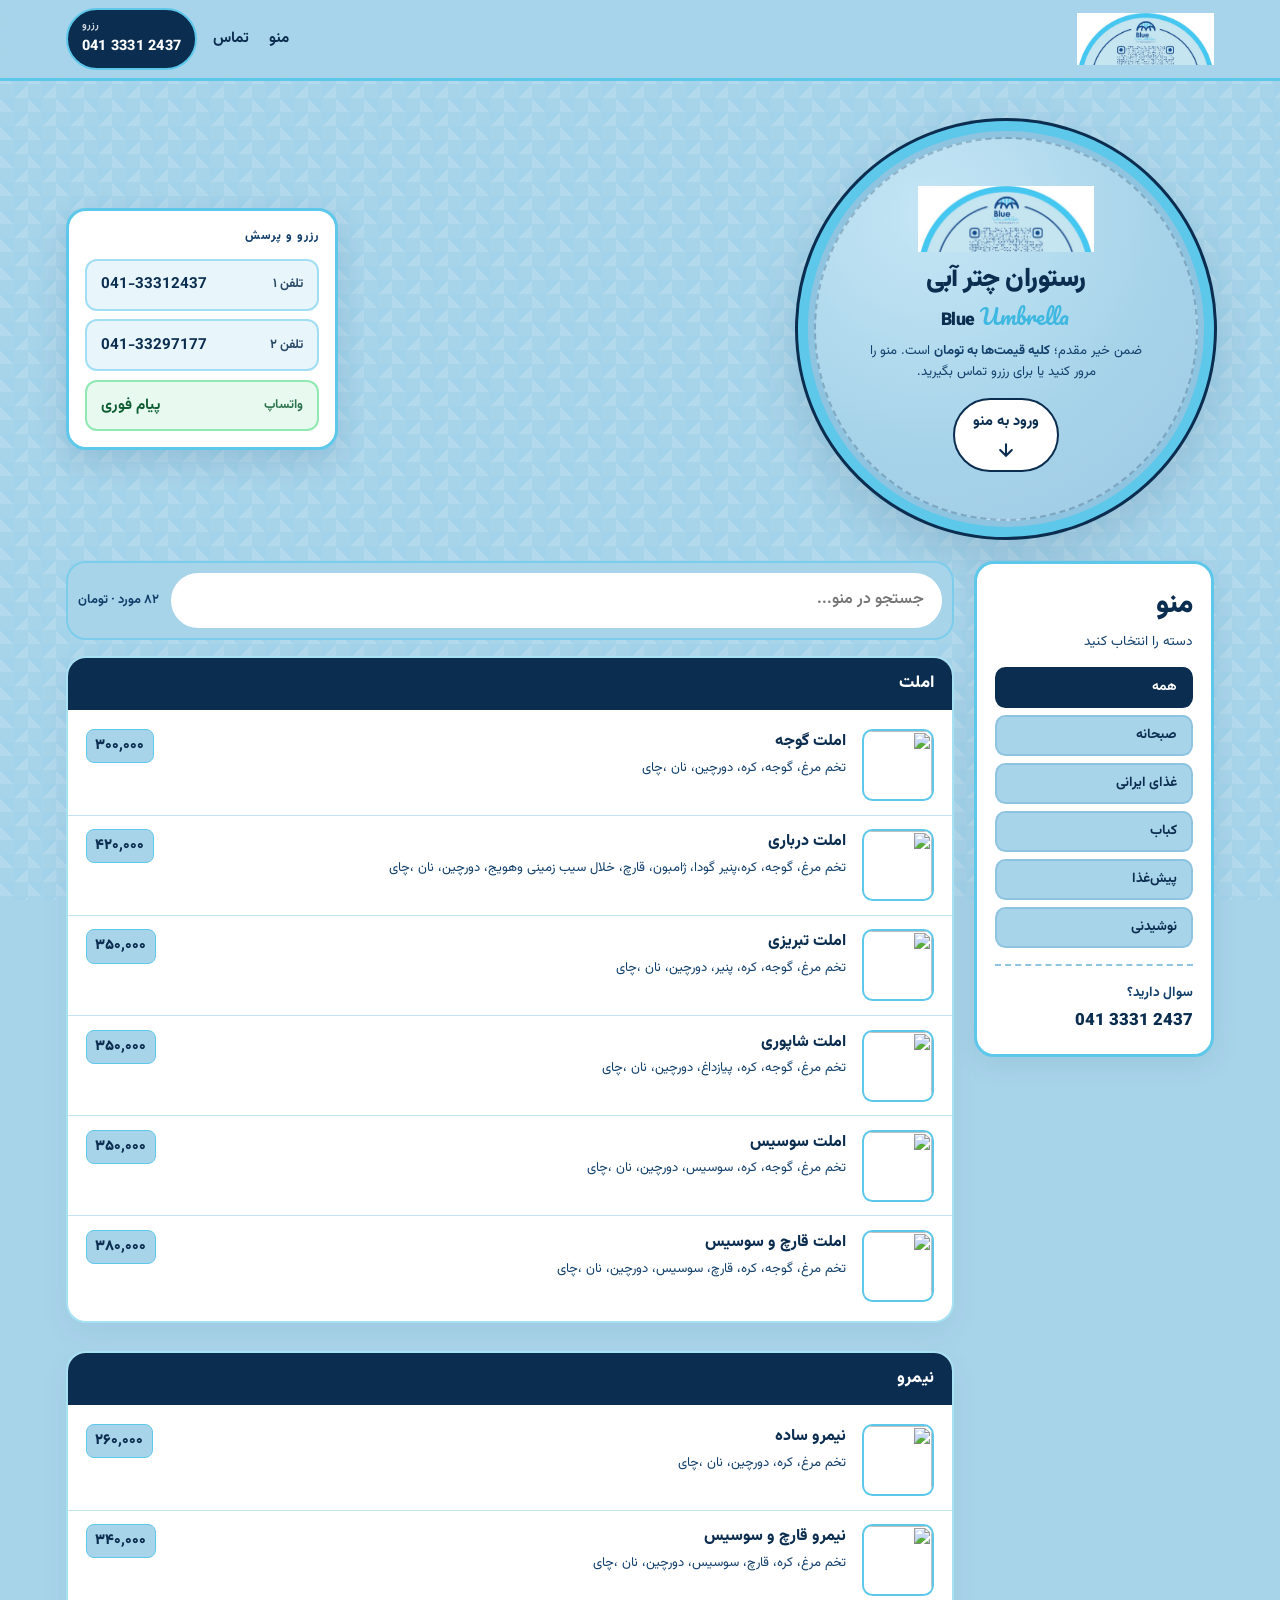
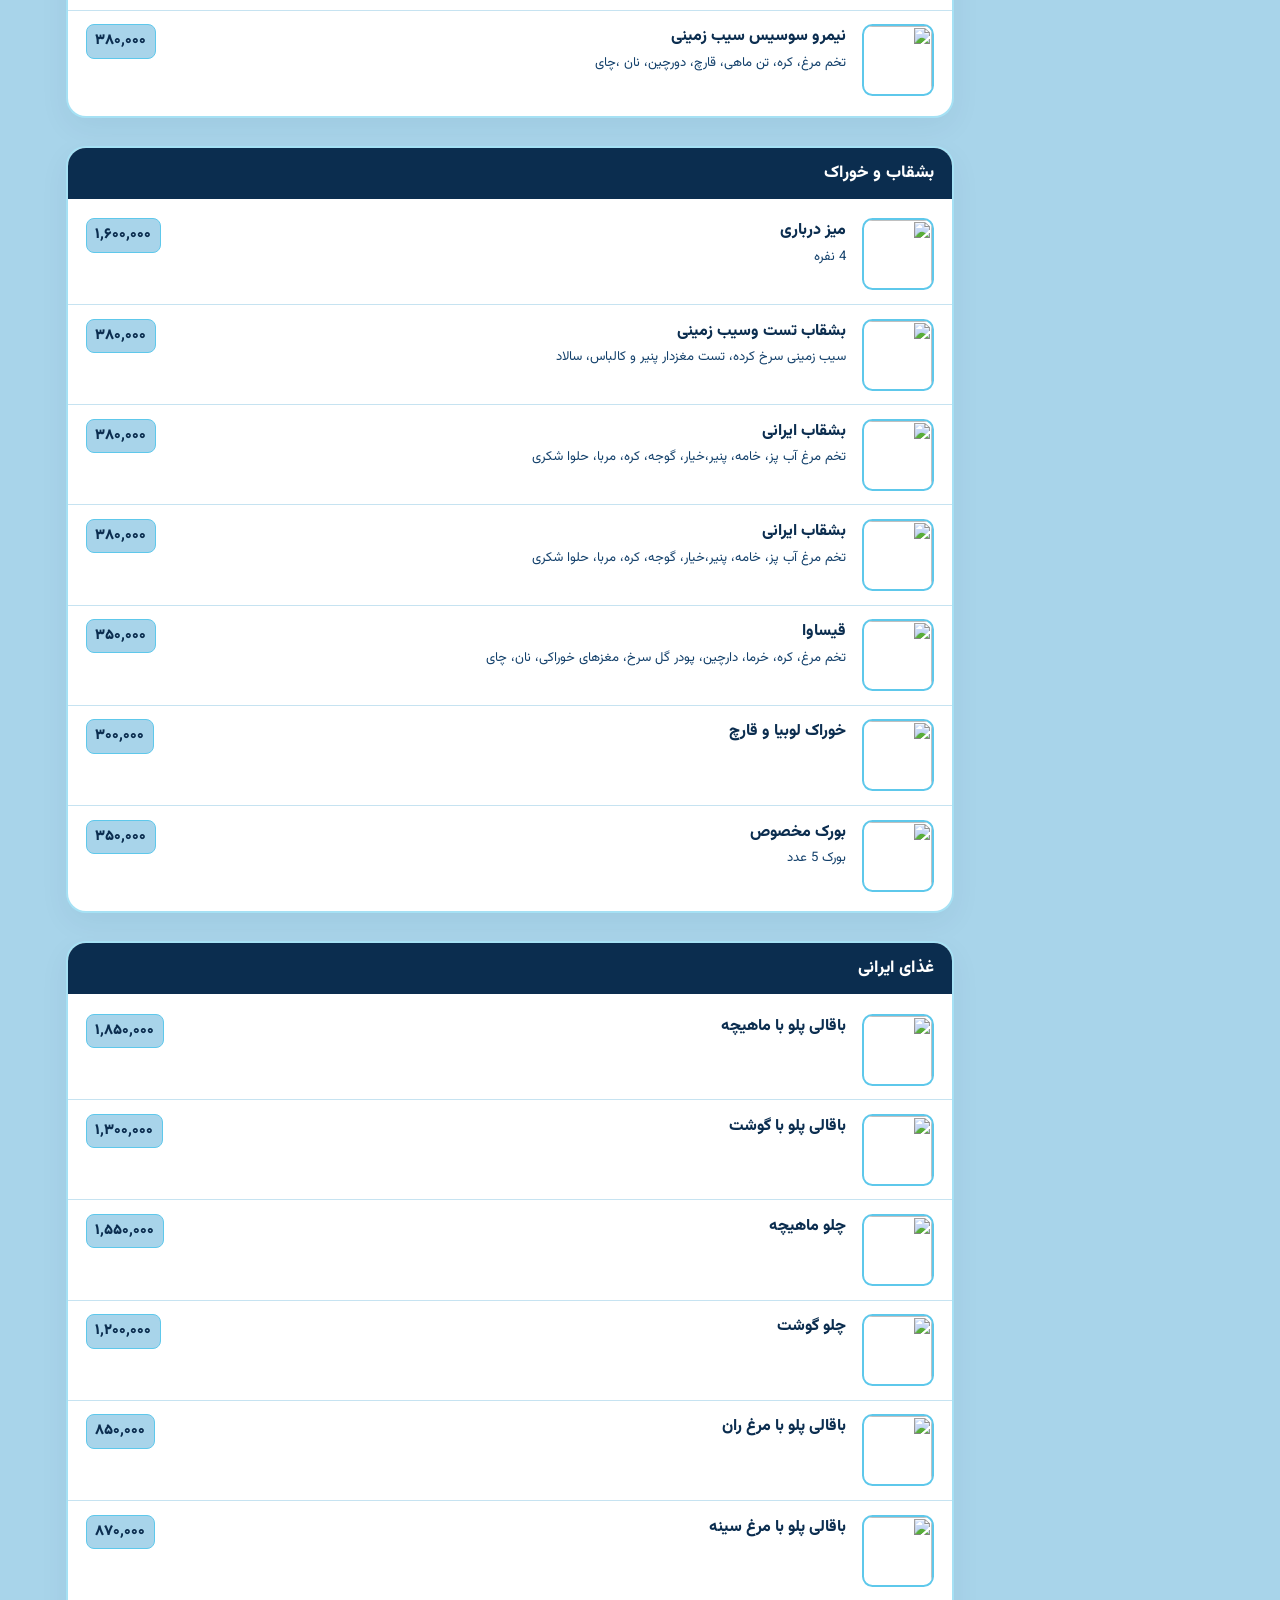
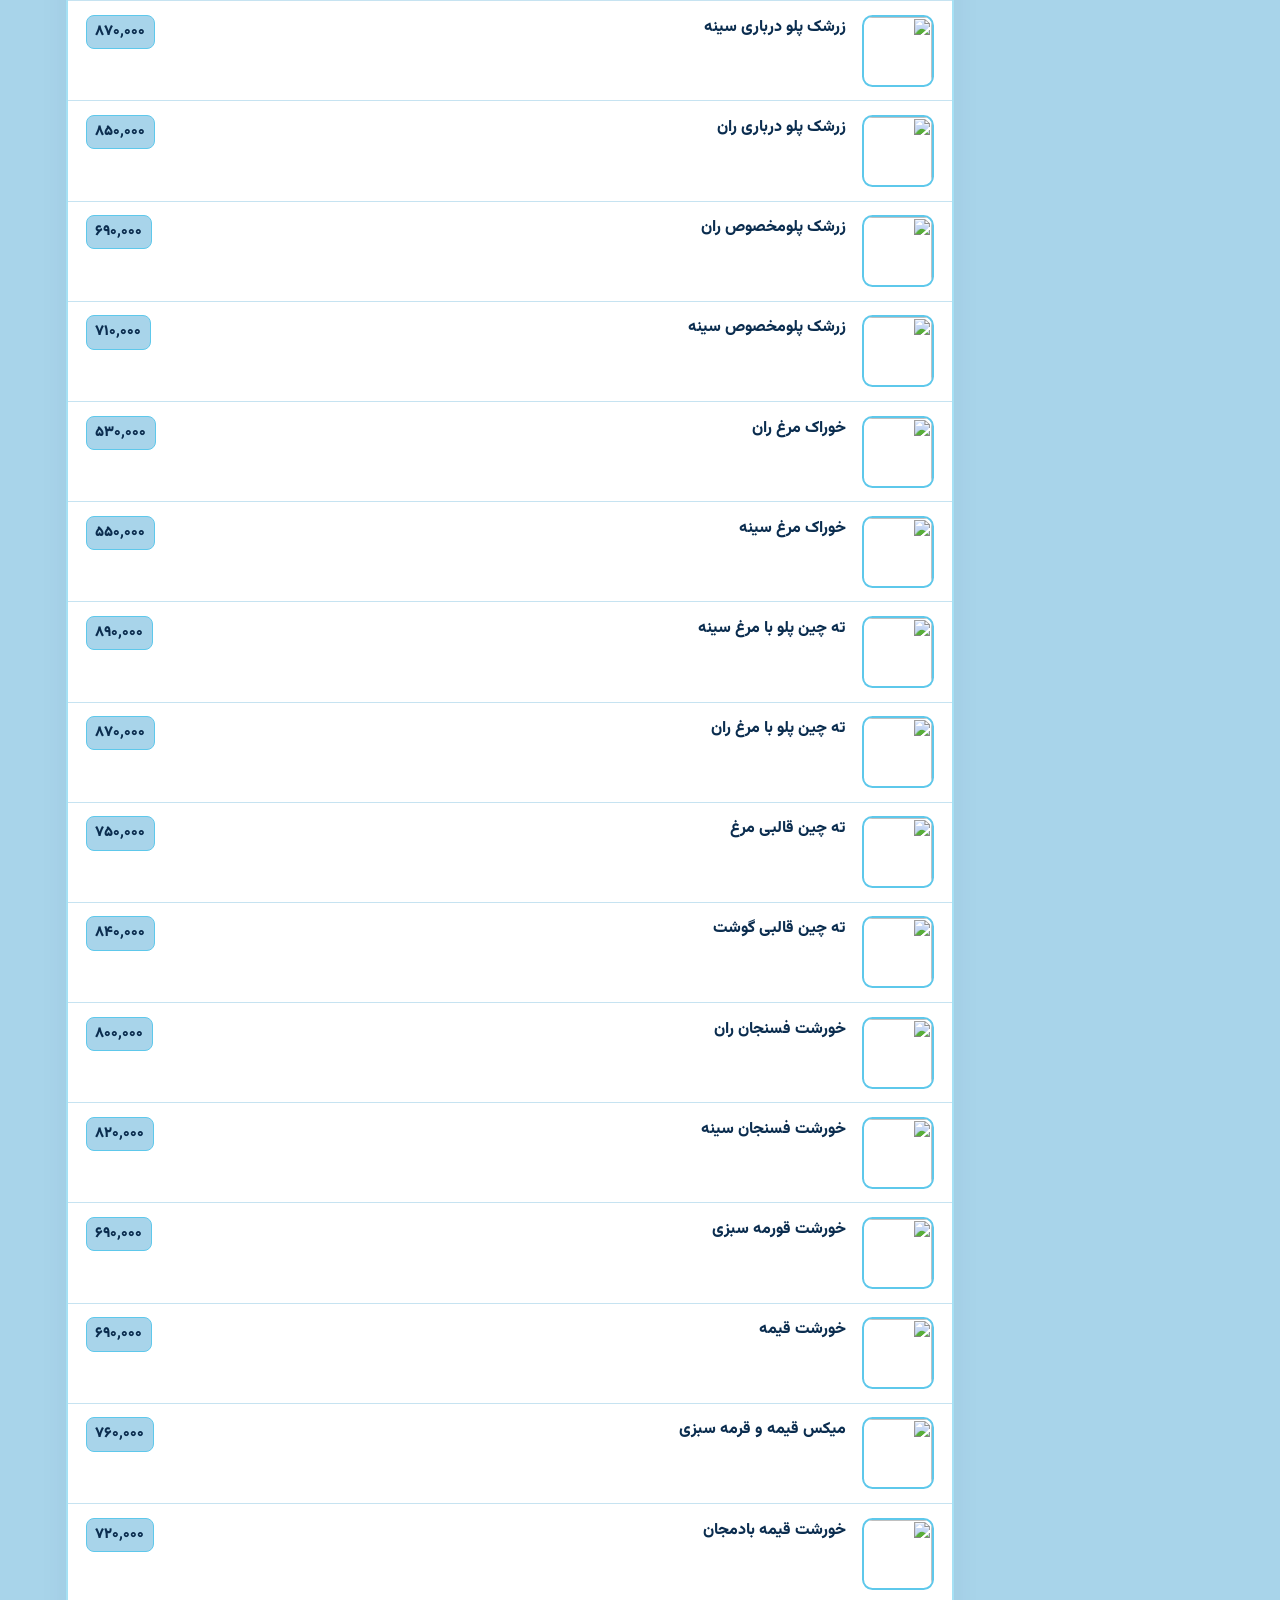
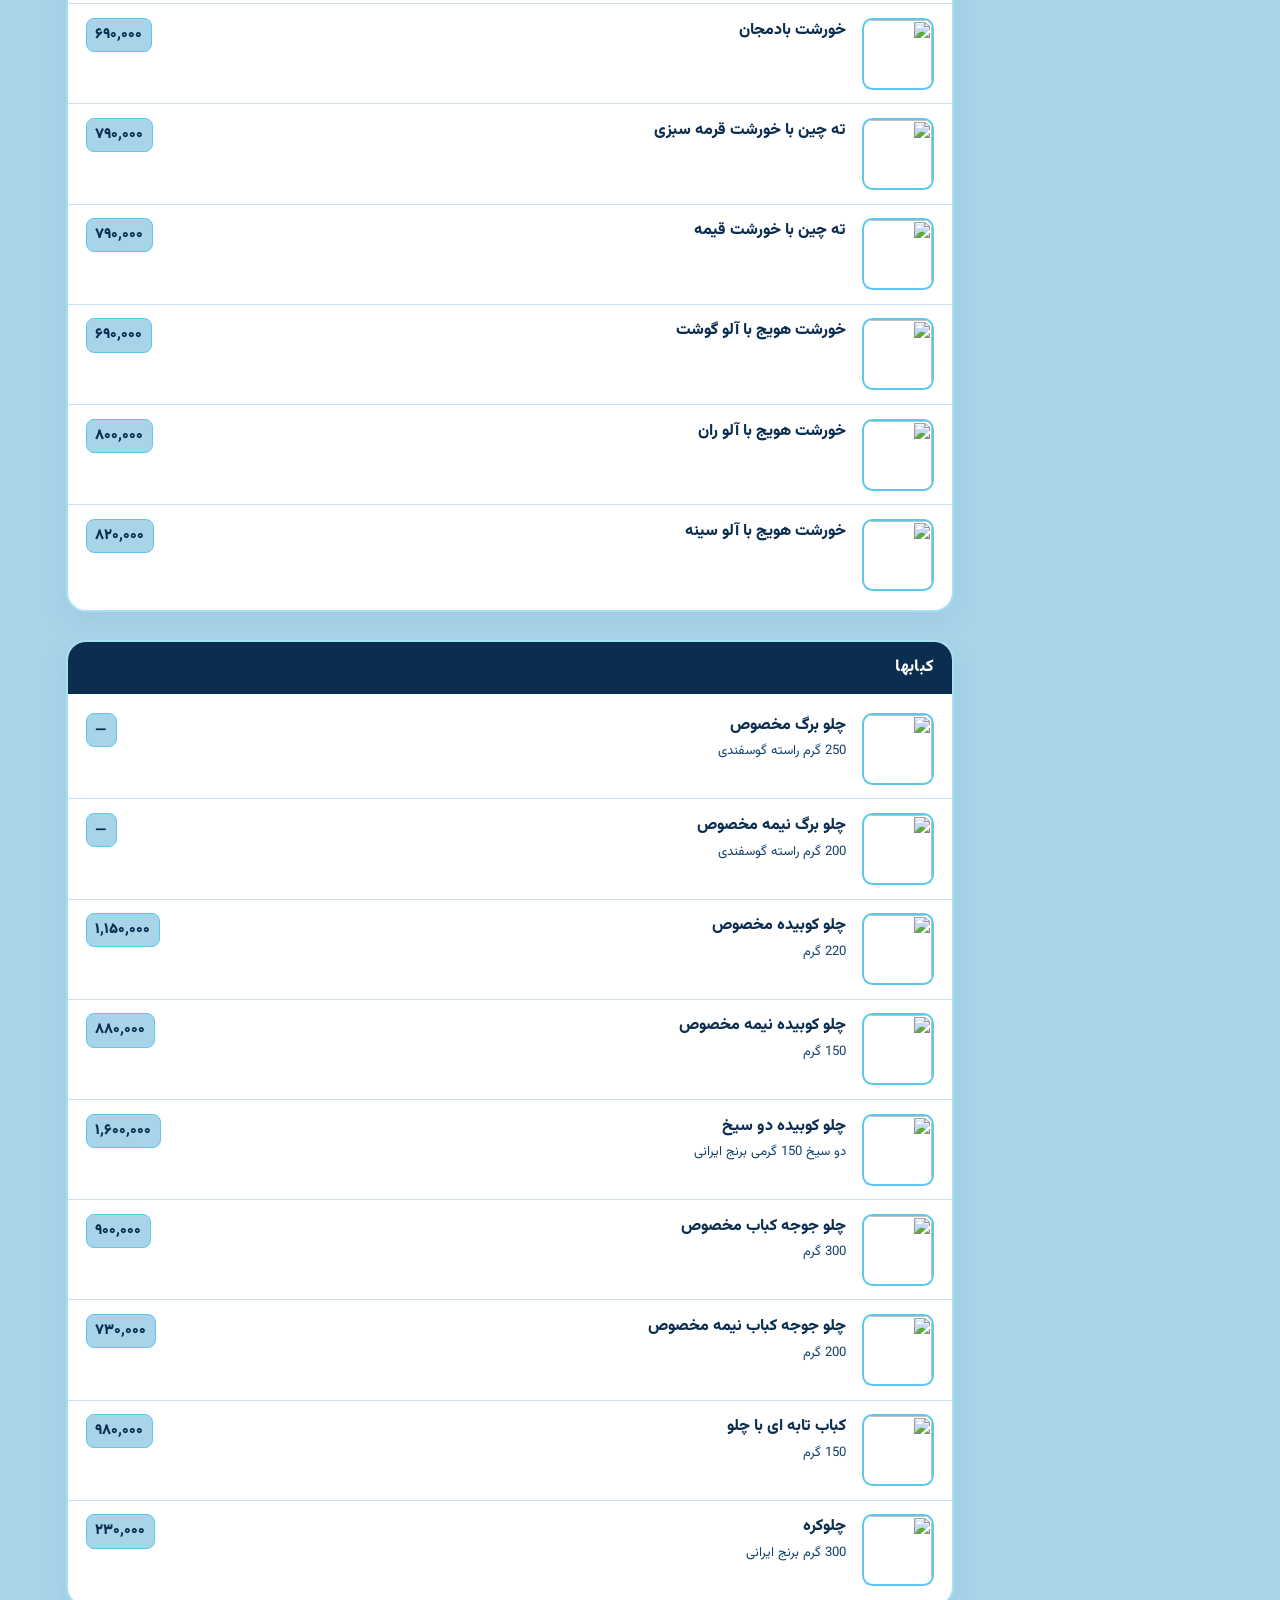
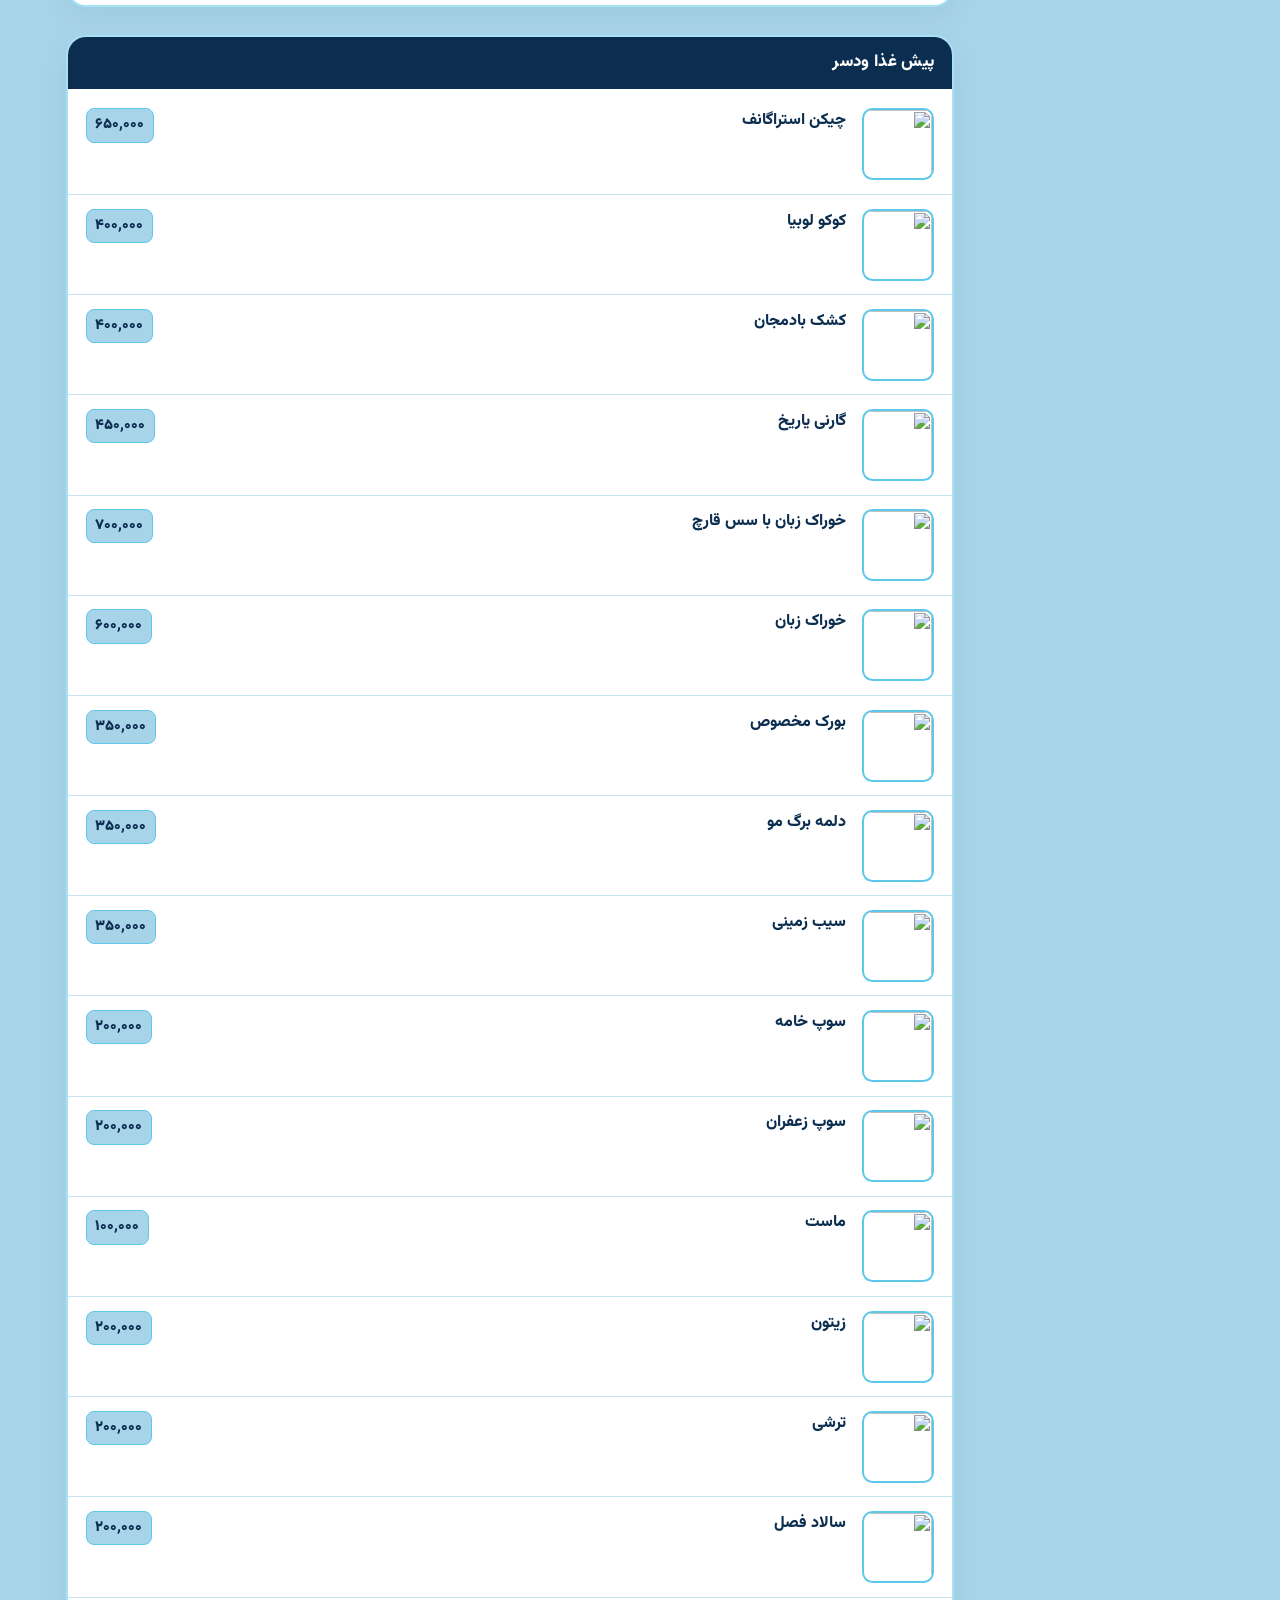
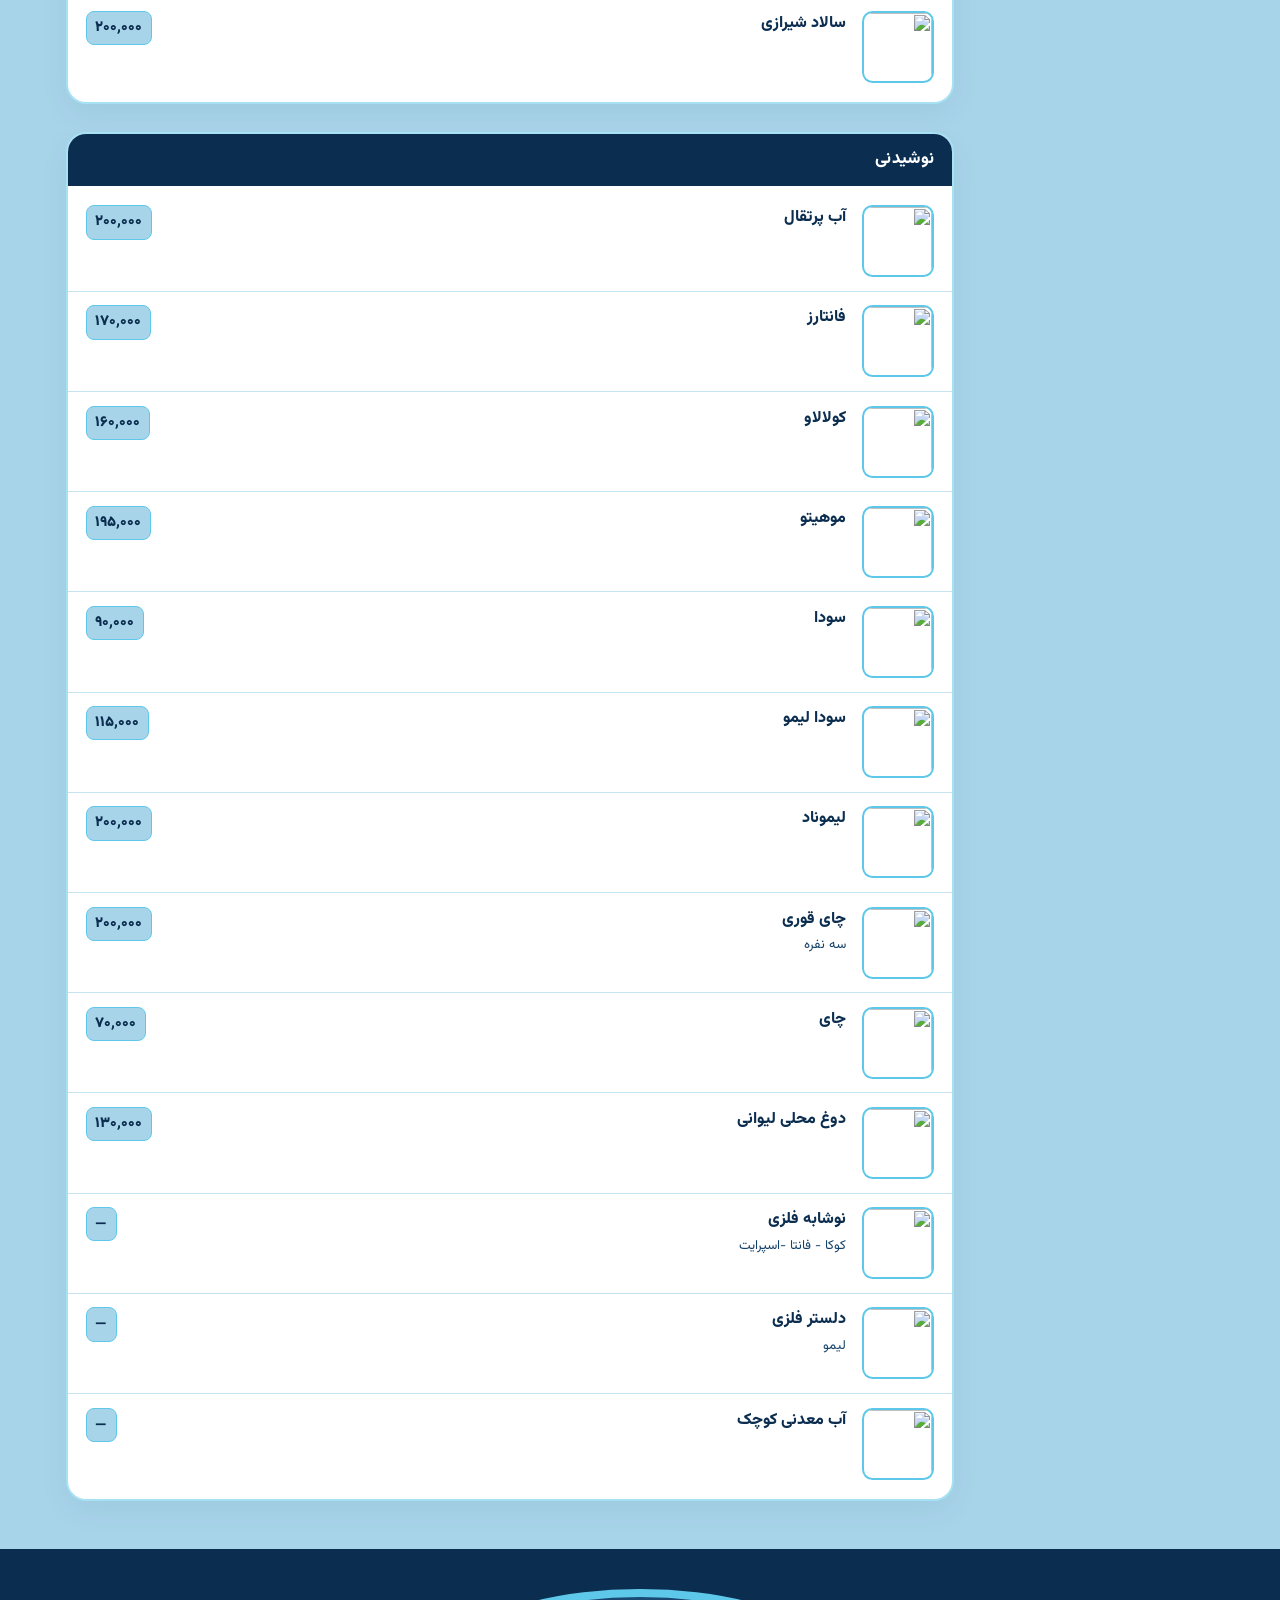
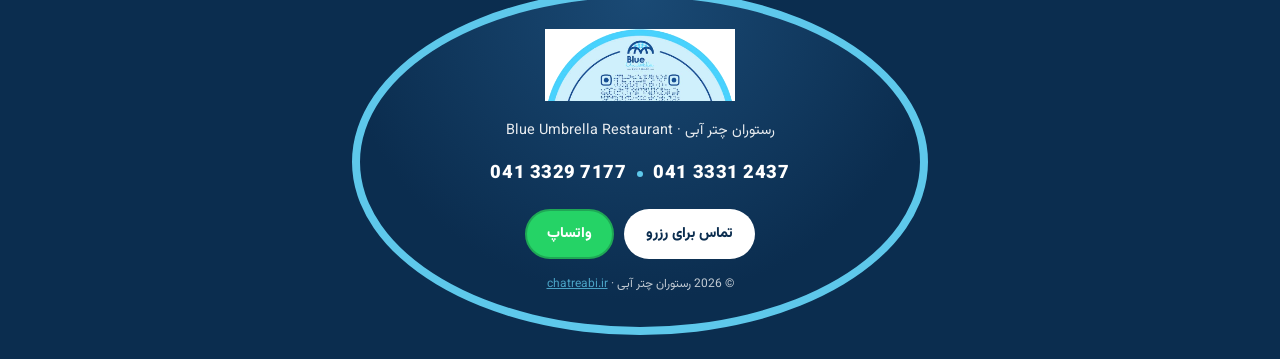
==== commit 4072eba0: "Rebrand site around Blue Umbrella logo and menu-first layout Use cropped logo asset, pastel/sky/navy" ====
--- a/index.html
+++ b/index.html
@@ -5,360 +5,175 @@
     <meta name="viewport" content="width=device-width, initial-scale=1" />
     <meta
       name="description"
-      content="رستوران چتر آبی — منوی دیجیتال صبحانه، غذای ایرانی، کباب، پیش‌غذا و نوشیدنی. کلیه قیمت‌ها به تومان."
+      content="رستوران چتر آبی — منوی دیجیتال. صبحانه، غذای ایرانی، کباب، پیش‌غذا و نوشیدنی. قیمت‌ها به تومان."
     />
-    <title>رستوران چتر آبی | منوی دیجیتال</title>
+    <title>رستوران چتر آبی | منو</title>
     <link rel="preconnect" href="https://fonts.googleapis.com" />
     <link rel="preconnect" href="https://fonts.gstatic.com" crossorigin />
     <link
-      href="https://fonts.googleapis.com/css2?family=Karla:wght@300;400;500;600;700&family=Playfair+Display+SC:wght@400;700&family=Vazirmatn:wght@300;400;500;600;700;800&display=swap"
+      href="https://fonts.googleapis.com/css2?family=Vazirmatn:wght@400;500;600;700;800;900&family=Pacifico&display=swap"
       rel="stylesheet"
     />
     <link rel="stylesheet" href="css/styles.css" />
-    <link rel="icon" href="assets/icons/food.png" type="image/png" />
+    <link rel="icon" href="assets/logo.png" type="image/png" />
   </head>
-  <body>
-    <div class="ambient ambient-a" aria-hidden="true"></div>
-    <div class="ambient ambient-b" aria-hidden="true"></div>
-    <div class="page-grain" aria-hidden="true"></div>
+  <body class="brand-body">
+    <div class="checker-field" aria-hidden="true"></div>
     <a class="skip-link" href="#menu">رفتن به منو</a>
 
-    <header class="site-header" id="top">
-      <div class="header-inner">
-        <a class="brand" href="#top" aria-label="رستوران چتر آبی — صفحه اصلی">
-          <span class="brand-mark" aria-hidden="true">
-            <svg viewBox="0 0 48 48" width="40" height="40" fill="none">
-              <path
-                d="M8 32c0-10 6-18 16-22 10 4 16 12 16 22v4H8v-4z"
-                fill="currentColor"
-                opacity="0.9"
-              />
-              <path d="M24 8v6M18 10l3 5M30 10l-3 5" stroke="currentColor" stroke-width="2" stroke-linecap="round" />
-            </svg>
-          </span>
-          <span class="brand-text">
-            <span class="brand-title">چتر آبی</span>
-            <span class="brand-sub">رستوران و کافه</span>
-          </span>
+    <header class="top-bar">
+      <div class="top-bar-inner">
+        <a class="top-logo" href="#top">
+          <img src="assets/logo.png" width="200" height="76" alt="Blue Umbrella Restaurant — رستوران چتر آبی" />
         </a>
-        <nav class="nav-desktop" aria-label="ناوبری اصلی">
-          <a href="#experience">تجربه</a>
-          <a href="#categories">دسته‌ها</a>
+        <nav class="top-nav" aria-label="میانبرها">
           <a href="#menu">منو</a>
-          <a href="#contact">تماس</a>
+          <a href="#footer-contact">تماس</a>
         </nav>
-        <a class="btn btn-primary btn-sm header-cta" href="#menu">مشاهده منو</a>
-        <button
-          type="button"
-          class="nav-toggle"
-          aria-expanded="false"
-          aria-controls="mobile-nav"
-        >
-          <span class="sr-only">باز کردن منو</span>
-          <svg width="24" height="24" viewBox="0 0 24 24" aria-hidden="true">
-            <path d="M4 7h16M4 12h16M4 17h16" stroke="currentColor" stroke-width="2" stroke-linecap="round" />
-          </svg>
-        </button>
+        <a class="top-call" href="tel:+984133312437">
+          <span class="top-call-label">رزرو</span>
+          <span class="top-call-num" dir="ltr">041 3331 2437</span>
+        </a>
       </div>
-      <nav class="nav-mobile" id="mobile-nav" hidden aria-label="منوی موبایل">
-        <a href="#experience">تجربه</a>
-        <a href="#categories">دسته‌ها</a>
-        <a href="#menu">منو</a>
-        <a href="#contact">تماس</a>
-      </nav>
     </header>
 
-    <main>
-      <section class="hero" aria-labelledby="hero-title">
-        <div class="hero-bg" role="presentation"></div>
-        <div class="hero-pattern" aria-hidden="true"></div>
-        <div class="hero-glow" aria-hidden="true"></div>
-        <div class="hero-layout container">
-          <div class="hero-content reveal">
-            <p class="hero-eyebrow">
-              <span class="eyebrow-dot" aria-hidden="true"></span>
-              منوی دیجیتال · رستوران چتر آبی
-            </p>
-            <h1 id="hero-title">طعم <span class="text-accent">اصیل ایرانی</span> زیر چتر آبی</h1>
-            <p class="hero-lead">
-              از صبحانه‌های داغ و بشقاب‌های سنتی تا خورشت‌های خانگی و کباب‌های ممتاز — منویی
-              شفاف، زیبا و آماده برای سفارش شما.
-            </p>
-            <div class="hero-actions">
-              <a class="btn btn-primary" href="#menu">
-                <span>مشاهده منو</span>
-                <svg width="18" height="18" viewBox="0 0 24 24" aria-hidden="true">
-                  <path
-                    d="M5 12h14M13 6l6 6-6 6"
-                    stroke="currentColor"
-                    stroke-width="2"
-                    fill="none"
-                    stroke-linecap="round"
-                    stroke-linejoin="round"
-                  />
-                </svg>
-              </a>
-              <a class="btn btn-ghost" href="tel:+989122794809">رزرو: ۰۹۱۲۲۷۹۴۸۰۹</a>
-            </div>
-            <ul class="hero-stats glass-panel">
-              <li><strong>۸۲+</strong><span>آیتم در منو</span></li>
-              <li><strong>۵</strong><span>دسته غذایی</span></li>
-              <li><strong>۱۰۰٪</strong><span>قیمت به تومان</span></li>
-            </ul>
-          </div>
-          <div class="hero-visual reveal" aria-hidden="true">
-            <div class="hero-photo hero-photo-main">
-              <img
-                src="https://chatreabi.ir/wp-content/uploads/2025/04/املت-درباری.jpg"
-                alt=""
-                width="480"
-                height="560"
-                fetchpriority="high"
-              />
-            </div>
-            <div class="hero-photo hero-photo-secondary">
-              <img
-                src="https://images.unsplash.com/photo-1603360946369-dc9bb6258143?auto=format&fit=crop&w=600&q=80"
-                alt=""
-                width="280"
-                height="320"
-                loading="lazy"
-              />
-            </div>
-            <div class="hero-badge">
-              <span class="hero-badge-title">پیشنهاد ویژه</span>
-              <span class="hero-badge-sub">املت درباری</span>
-            </div>
-          </div>
-        </div>
-      </section>
-
-      <div class="marquee" aria-hidden="true">
-        <div class="marquee-track">
-          <span>صبحانه ایرانی</span><span>کباب ممتاز</span><span>خورشت سنتی</span
-          ><span>ته‌چین</span><span>زرشک پلو</span><span>چای دمی</span><span>میز درباری</span
-          ><span>صبحانه ایرانی</span><span>کباب ممتاز</span><span>خورشت سنتی</span
-          ><span>ته‌چین</span><span>زرشک پلو</span><span>چای دمی</span><span>میز درباری</span>
+    <section class="hero-ring" id="top" aria-labelledby="hero-heading">
+      <div class="hero-ring-outer">
+        <div class="hero-ring-inner">
+          <img
+            class="hero-logo"
+            src="assets/logo.png"
+            width="280"
+            height="106"
+            alt=""
+            aria-hidden="true"
+          />
+          <h1 id="hero-heading" class="hero-title-fa">رستوران چتر آبی</h1>
+          <p class="hero-en"><span class="hero-blue">Blue</span> <span class="hero-script">Umbrella</span></p>
+          <p class="hero-note">
+            ضمن خیر مقدم؛ <strong>کلیه قیمت‌ها به تومان</strong> است. منو را مرور کنید یا برای رزرو تماس
+            بگیرید.
+          </p>
+          <a class="hero-menu-cta" href="#menu">
+            <span>ورود به منو</span>
+            <svg width="20" height="20" viewBox="0 0 24 24" aria-hidden="true">
+              <path d="M12 5v14M5 12l7 7 7-7" stroke="currentColor" stroke-width="2.5" fill="none" stroke-linecap="round" />
+            </svg>
+          </a>
         </div>
       </div>
+      <aside class="hero-contact-card" aria-label="تماس سریع">
+        <p class="hero-contact-kicker">رزرو و پرسش</p>
+        <a class="contact-tile contact-tile-phone" href="tel:+984133312437">
+          <span>تلفن ۱</span>
+          <strong dir="ltr">041-33312437</strong>
+        </a>
+        <a class="contact-tile contact-tile-phone" href="tel:+984133297177">
+          <span>تلفن ۲</span>
+          <strong dir="ltr">041-33297177</strong>
+        </a>
+        <a
+          class="contact-tile contact-tile-wa"
+          href="https://wa.me/989122794809"
+          target="_blank"
+          rel="noopener noreferrer"
+        >
+          <span>واتساپ</span>
+          <strong>پیام فوری</strong>
+        </a>
+      </aside>
+    </section>
 
-      <section class="welcome strip" aria-label="پیام خوش‌آمد">
-        <div class="container welcome-inner">
-          <div class="ornament" aria-hidden="true">✦</div>
-          <p>
-            ضمن خیر مقدم به شما میهمانان گرامی؛
-            <strong>کلیه قیمت‌ها به تومان</strong> می‌باشد.
-          </p>
-        </div>
-      </section>
+    <main class="menu-stage" id="menu" aria-labelledby="menu-heading">
+      <div class="menu-stage-layout">
+        <aside class="menu-rail" aria-label="فیلتر منو">
+          <h2 id="menu-heading" class="menu-rail-title">منو</h2>
+          <p class="menu-rail-hint">دسته را انتخاب کنید</p>
+          <div class="rail-filters" role="tablist">
+            <button type="button" class="rail-filter is-active" data-category="all" role="tab" aria-selected="true">
+              همه
+            </button>
+            <button type="button" class="rail-filter" data-category="breakfast" role="tab" aria-selected="false">
+              صبحانه
+            </button>
+            <button type="button" class="rail-filter" data-category="iranian" role="tab" aria-selected="false">
+              غذای ایرانی
+            </button>
+            <button type="button" class="rail-filter" data-category="kebab" role="tab" aria-selected="false">
+              کباب
+            </button>
+            <button type="button" class="rail-filter" data-category="appetizer" role="tab" aria-selected="false">
+              پیش‌غذا
+            </button>
+            <button type="button" class="rail-filter" data-category="drinks" role="tab" aria-selected="false">
+              نوشیدنی
+            </button>
+          </div>
+          <div class="rail-contact">
+            <p>سوال دارید؟</p>
+            <a href="tel:+984133312437" dir="ltr">041 3331 2437</a>
+          </div>
+        </aside>
 
-      <section class="section section-dark" id="signature" aria-labelledby="signature-title">
-        <div class="container">
-          <div class="section-head section-head-light reveal">
-            <p class="section-eyebrow">پیشنهاد سرآشپز</p>
-            <h2 id="signature-title">محبوب‌ترین انتخاب‌ها</h2>
-            <p>چند طعم محبوب از منوی زنده — برای شروع سفارش ایده بگیرید.</p>
-          </div>
-          <div class="signature-grid" id="signature-grid"></div>
-        </div>
-      </section>
-
-      <section class="section" id="experience" aria-labelledby="experience-title">
-        <div class="container">
-          <div class="section-head reveal">
-            <p class="section-eyebrow">چرا چتر آبی</p>
-            <h2 id="experience-title">میزبانی گرم، منوی شفاف</h2>
-            <p>همان منوی کامل شما — با جستجو، فیلتر و تجربه‌ای لوکس روی موبایل و دسکتاپ.</p>
-          </div>
-          <div class="feature-grid">
-            <article class="feature-card reveal">
-              <div class="feature-icon" aria-hidden="true">
-                <svg viewBox="0 0 24 24" width="28" height="28" fill="none">
-                  <path
-                    d="M4 7h16M4 12h10M4 17h16"
-                    stroke="currentColor"
-                    stroke-width="2"
-                    stroke-linecap="round"
-                  />
-                </svg>
-              </div>
-              <h3>منوی زنده</h3>
-              <p>فیلتر دسته، جستجو و مشاهده جزئیات هر غذا با یک لمس.</p>
-            </article>
-            <article class="feature-card reveal feature-card-accent">
-              <div class="feature-icon" aria-hidden="true">
-                <svg viewBox="0 0 24 24" width="28" height="28" fill="none">
-                  <path
-                    d="M12 3l2.4 6.8H21l-5.2 3.8 2 6.4L12 16.8 6.2 20l2-6.4L3 9.8h6.6L12 3z"
-                    stroke="currentColor"
-                    stroke-width="1.8"
-                    stroke-linejoin="round"
-                  />
-                </svg>
-              </div>
-              <h3>کیفیت و تنوع</h3>
-              <p>از املت‌های صبحانه تا خورشت‌های سنتی و کباب‌های ممتاز.</p>
-            </article>
-            <article class="feature-card reveal">
-              <div class="feature-icon" aria-hidden="true">
-                <svg viewBox="0 0 24 24" width="28" height="28" fill="none">
-                  <path
-                    d="M12 21s7-4.5 7-11a7 7 0 10-14 0c0 6.5 7 11 7 11z"
-                    stroke="currentColor"
-                    stroke-width="2"
-                  />
-                  <circle cx="12" cy="10" r="2.5" fill="currentColor" />
-                </svg>
-              </div>
-              <h3>رزرو و تماس</h3>
-              <p>برای رزرو میز یا پرسش، مستقیم با ما در تماس باشید.</p>
-            </article>
-          </div>
-        </div>
-      </section>
-
-      <section class="section section-muted" id="categories" aria-labelledby="categories-title">
-        <div class="container">
-          <div class="section-head reveal">
-            <p class="section-eyebrow">کاوش منو</p>
-            <h2 id="categories-title">دسته‌های منو</h2>
-            <p>یکی را انتخاب کنید تا مستقیم به همان بخش منو بروید.</p>
-          </div>
-          <div class="category-grid bento">
-            <a class="category-card category-card-hero reveal" href="#menu" data-jump-category="breakfast">
-              <div class="category-card-bg" style="--cat-img: url('https://chatreabi.ir/wp-content/uploads/2025/04/بشقاب-ایرانی.jpg')"></div>
-              <img src="assets/icons/breakfast.png" alt="" width="80" height="80" loading="lazy" />
-              <h3>صبحانه</h3>
-              <p>املت، نیمرو و بشقاب</p>
-              <span class="category-cta">مشاهده</span>
-            </a>
-            <a class="category-card reveal" href="#menu" data-jump-category="iranian">
-              <img src="assets/icons/food.png" alt="" width="80" height="80" loading="lazy" />
-              <h3>غذای ایرانی</h3>
-              <p>چلو، خورشت و ته‌چین</p>
-            </a>
-            <a class="category-card reveal" href="#menu" data-jump-category="kebab">
-              <img src="assets/icons/food.png" alt="" width="80" height="80" loading="lazy" />
-              <h3>کباب‌ها</h3>
-              <p>برگ، کوبیده و جوجه</p>
-            </a>
-            <a class="category-card reveal" href="#menu" data-jump-category="appetizer">
-              <img src="assets/icons/dessert_2.png" alt="" width="80" height="80" loading="lazy" />
-              <h3>پیش‌غذا و دسر</h3>
-              <p>سوپ، سالاد و بیشتر</p>
-            </a>
-            <a class="category-card reveal" href="#menu" data-jump-category="drinks">
-              <img src="assets/icons/drink.png" alt="" width="80" height="80" loading="lazy" />
-              <h3>نوشیدنی</h3>
-              <p>چای، دوغ و نوشابه</p>
-            </a>
-          </div>
-        </div>
-      </section>
-
-      <section class="section menu-section menu-section-premium" id="menu" aria-labelledby="menu-title">
-        <div class="container">
-          <div class="section-head">
-            <h2 id="menu-title">منوی کامل</h2>
-            <p>جستجو کنید یا با فیلتر دسته، سریع‌تر به غذای دلخواهتان برسید.</p>
-          </div>
-
+        <div class="menu-main">
           <div class="menu-toolbar">
             <label class="search-field">
               <span class="sr-only">جستجو در منو</span>
-              <svg class="search-icon" viewBox="0 0 24 24" width="20" height="20" aria-hidden="true">
-                <circle cx="11" cy="11" r="7" stroke="currentColor" stroke-width="2" fill="none" />
-                <path d="M20 20l-3-3" stroke="currentColor" stroke-width="2" stroke-linecap="round" />
-              </svg>
               <input
                 type="search"
                 id="menu-search"
-                placeholder="نام غذا یا مواد تشکیل‌دهنده..."
+                placeholder="جستجو در منو..."
                 autocomplete="off"
               />
             </label>
-            <div class="filter-scroll" role="tablist" aria-label="فیلتر دسته منو">
-              <button type="button" class="filter-chip is-active" data-category="all" role="tab" aria-selected="true">
-                همه
-              </button>
-              <button type="button" class="filter-chip" data-category="breakfast" role="tab" aria-selected="false">
-                صبحانه
-              </button>
-              <button type="button" class="filter-chip" data-category="iranian" role="tab" aria-selected="false">
-                ایرانی
-              </button>
-              <button type="button" class="filter-chip" data-category="kebab" role="tab" aria-selected="false">
-                کباب
-              </button>
-              <button type="button" class="filter-chip" data-category="appetizer" role="tab" aria-selected="false">
-                پیش‌غذا
-              </button>
-              <button type="button" class="filter-chip" data-category="drinks" role="tab" aria-selected="false">
-                نوشیدنی
-              </button>
-            </div>
+            <p class="menu-result-count" id="menu-count" aria-live="polite"></p>
           </div>
-
-          <p class="menu-result-count" id="menu-count" aria-live="polite"></p>
-          <div class="menu-grid" id="menu-grid"></div>
-          <p class="menu-empty" id="menu-empty" hidden>موردی با این جستجو پیدا نشد.</p>
+          <div class="menu-sheet" id="menu-grid"></div>
+          <p class="menu-empty" id="menu-empty" hidden>چیزی با این جستجو پیدا نشد.</p>
         </div>
-      </section>
-
-      <section class="section" id="contact" aria-labelledby="contact-title">
-        <div class="container contact-grid">
-          <div class="contact-copy">
-            <h2 id="contact-title">تماس و رزرو</h2>
-            <p>برای رزرو میز، برگزاری مراسم یا پرسش درباره منو با ما تماس بگیرید.</p>
-            <ul class="contact-list">
-              <li>
-                <span class="contact-label">تلفن</span>
-                <a href="tel:+989122794809">۰۹۱۲۲۷۹۴۸۰۹</a>
-              </li>
-              <li>
-                <span class="contact-label">واتساپ</span>
-                <a href="https://wa.me/989122794809" target="_blank" rel="noopener noreferrer">پیام در واتساپ</a>
-              </li>
-              <li>
-                <span class="contact-label">وب‌سایت قبلی</span>
-                <a href="https://chatreabi.ir/" rel="noopener">chatreabi.ir</a>
-              </li>
-            </ul>
-          </div>
-          <div class="contact-card">
-            <h3>ساعات پیشنهادی تماس</h3>
-            <p>هر روز — برای ساعات دقیق سرویس با مجموعه هماهنگ کنید.</p>
-            <a class="btn btn-primary btn-block" href="tel:+989122794809">تماس برای رزرو</a>
-          </div>
-        </div>
-      </section>
+      </div>
     </main>
 
-    <footer class="site-footer">
-      <div class="container footer-inner">
-        <p>© <span id="year"></span> رستوران چتر آبی — طراحی و منوی دیجیتال جدید</p>
-        <a href="#top">بازگشت به بالا</a>
+    <footer class="site-footer" id="footer-contact">
+      <div class="footer-ring">
+        <img src="assets/logo.png" width="220" height="84" alt="رستوران چتر آبی" class="footer-logo" />
+        <p class="footer-tagline">رستوران چتر آبی · Blue Umbrella Restaurant</p>
+        <div class="footer-phones">
+          <a href="tel:+984133312437" dir="ltr">041 3331 2437</a>
+          <span class="footer-dot" aria-hidden="true"></span>
+          <a href="tel:+984133297177" dir="ltr">041 3329 7177</a>
+        </div>
+        <div class="footer-actions">
+          <a class="footer-btn footer-btn-call" href="tel:+984133312437">تماس برای رزرو</a>
+          <a
+            class="footer-btn footer-btn-wa"
+            href="https://wa.me/989122794809"
+            target="_blank"
+            rel="noopener noreferrer"
+            >واتساپ</a
+          >
+        </div>
+        <p class="footer-copy">© <span id="year"></span> رستوران چتر آبی · <a href="https://chatreabi.ir/">chatreabi.ir</a></p>
       </div>
     </footer>
 
-    <a
-      class="whatsapp-fab"
-      href="https://wa.me/989122794809"
-      target="_blank"
-      rel="noopener noreferrer"
-      aria-label="گفتگو در واتساپ"
-    >
-      <svg viewBox="0 0 24 24" width="26" height="26" aria-hidden="true">
-        <path
-          fill="currentColor"
-          d="M17.472 14.382c-.297-.149-1.758-.867-2.03-.967-.273-.099-.471-.148-.67.15-.197.297-.767.966-.94 1.164-.173.199-.347.223-.644.075-.297-.15-1.255-.463-2.39-1.475-.883-.788-1.48-1.761-1.653-2.059-.173-.297-.018-.458.13-.606.134-.133.298-.347.446-.52.149-.174.198-.298.298-.497.099-.198.05-.371-.025-.52-.075-.149-.669-1.612-.916-2.207-.242-.579-.487-.5-.669-.51-.173-.008-.371-.01-.57-.01-.198 0-.52.074-.792.372-.272.297-1.04 1.016-1.04 2.479 0 1.462 1.065 2.875 1.213 3.074.149.198 2.096 3.2 5.077 4.487.709.306 1.262.489 1.694.625.712.227 1.36.195 1.871.118.571-.085 1.758-.719 2.006-1.413.248-.694.248-1.289.173-1.413-.074-.124-.272-.198-.57-.347z"
-        />
-        <path
-          fill="currentColor"
-          d="M12 2C6.477 2 2 6.477 2 12c0 1.89.525 3.66 1.438 5.168L2 22l4.832-1.438A9.955 9.955 0 0012 22c5.523 0 10-4.477 10-10S17.523 2 12 2zm0 18.182a8.18 8.18 0 01-4.165-1.14l-.298-.177-2.868.855.855-2.868-.177-.298A8.18 8.18 0 014.818 12c0-4.515 3.667-8.182 8.182-8.182S21.182 7.485 21.182 12 16.515 20.182 12 20.182z"
-        />
-      </svg>
-    </a>
+    <nav class="dock" aria-label="میانبر تماس و منو">
+      <a class="dock-item dock-menu is-primary" href="#menu">
+        <span>منو</span>
+      </a>
+      <a class="dock-item dock-call" href="tel:+984133312437">
+        <span>تماس</span>
+        <small dir="ltr">041</small>
+      </a>
+      <a
+        class="dock-item dock-wa"
+        href="https://wa.me/989122794809"
+        target="_blank"
+        rel="noopener noreferrer"
+      >
+        <span>واتساپ</span>
+      </a>
+    </nav>
 
     <script src="js/menu-data.js" defer></script>
     <script src="js/app.js" defer></script>
--- a/css/styles.css
+++ b/css/styles.css
@@ -1,46 +1,20 @@
-@import url("https://fonts.googleapis.com/css2?family=Karla:wght@300;400;500;600;700&family=Playfair+Display+SC:wght@400;700&family=Vazirmatn:wght@300;400;500;600;700;800&display=swap");
-
 :root {
-  --color-primary: #1e40af;
-  --color-on-primary: #ffffff;
-  --color-secondary: #3b82f6;
-  --color-accent: #d97706;
-  --color-accent-soft: #fbbf24;
-  --color-on-accent: #1c1917;
-  --color-background: #f4f6fb;
-  --color-foreground: #0c1222;
-  --color-card: #ffffff;
-  --color-card-foreground: #1e293b;
-  --color-muted: #e8edf5;
-  --color-muted-foreground: #5b6478;
-  --color-border: #d5deea;
-  --color-ring: #2563eb;
-  --color-hero: #060d1f;
-  --color-dark: #0a1020;
-  --color-dark-elevated: #121a2e;
-
-  --font-display: "Playfair Display SC", "Vazirmatn", serif;
-  --font-body: "Vazirmatn", "Karla", system-ui, sans-serif;
-
-  --space-xs: 0.25rem;
-  --space-sm: 0.5rem;
-  --space-md: 1rem;
-  --space-lg: 1.5rem;
-  --space-xl: 2rem;
-  --space-2xl: 3rem;
-  --space-3xl: 4.5rem;
-
-  --shadow-sm: 0 2px 8px rgba(12, 18, 34, 0.06);
-  --shadow-md: 0 12px 32px rgba(12, 18, 34, 0.1);
-  --shadow-lg: 0 24px 48px rgba(12, 18, 34, 0.14);
-  --shadow-glow: 0 0 60px rgba(37, 99, 235, 0.25);
-
-  --radius-sm: 0.625rem;
-  --radius-md: 1.125rem;
-  --radius-lg: 1.5rem;
-  --radius-xl: 2rem;
-  --header-h: 4.5rem;
-  --transition: 260ms cubic-bezier(0.22, 1, 0.36, 1);
+  --sky: #5ec8eb;
+  --sky-deep: #3eb8e0;
+  --pastel: #a8d4ea;
+  --pastel-deep: #8fc4e0;
+  --navy: #0b2d4f;
+  --navy-soft: #13406b;
+  --ink: #0a2238;
+  --white: #ffffff;
+  --check-light: rgba(255, 255, 255, 0.55);
+  --check-mid: rgba(94, 200, 235, 0.35);
+  --wa: #25d366;
+  --radius: 1.25rem;
+  --header-h: 4.25rem;
+  --dock-h: 4.25rem;
+  --font: "Vazirmatn", system-ui, sans-serif;
+  --script: "Pacifico", cursive;
 }
 
 *,
@@ -53,100 +27,34 @@
   scroll-behavior: smooth;
 }
 
-body {
+body.brand-body {
   margin: 0;
-  font-family: var(--font-body);
+  font-family: var(--font);
   font-size: 1rem;
-  line-height: 1.7;
-  color: var(--color-card-foreground);
-  background: var(--color-background);
-  -webkit-font-smoothing: antialiased;
-  position: relative;
-  overflow-x: hidden;
-}
-
-.ambient {
-  position: fixed;
-  border-radius: 50%;
-  filter: blur(80px);
-  opacity: 0.45;
-  pointer-events: none;
-  z-index: -1;
-}
-
-.ambient-a {
-  width: 28rem;
-  height: 28rem;
-  top: -6rem;
-  left: -8rem;
-  background: radial-gradient(circle, #93c5fd, transparent 70%);
-}
-
-.ambient-b {
-  width: 32rem;
-  height: 32rem;
-  bottom: 10%;
-  right: -10rem;
-  background: radial-gradient(circle, #fcd34d, transparent 70%);
-}
-
-.page-grain {
+  line-height: 1.65;
+  color: var(--ink);
+  background: var(--pastel);
+  min-height: 100vh;
+  padding-bottom: calc(var(--dock-h) + 1rem);
+}
+
+.checker-field {
   position: fixed;
   inset: 0;
   pointer-events: none;
-  z-index: 9999;
-  opacity: 0.04;
-  background-image: url("data:image/svg+xml,%3Csvg viewBox='0 0 256 256' xmlns='http://www.w3.org/2000/svg'%3E%3Cfilter id='n'%3E%3CfeTurbulence type='fractalNoise' baseFrequency='0.85' numOctaves='4' stitchTiles='stitch'/%3E%3C/filter%3E%3Crect width='100%25' height='100%25' filter='url(%23n)'/%3E%3C/svg%3E");
-}
-
-img {
-  max-width: 100%;
-  height: auto;
-  display: block;
-}
-
-a {
-  color: var(--color-primary);
-  text-decoration-thickness: 1px;
-  text-underline-offset: 3px;
-}
-
-a:hover {
-  color: #1d4ed8;
-}
-
-h1,
-h2,
-h3 {
-  font-family: var(--font-display);
-  font-weight: 700;
-  line-height: 1.15;
-  color: var(--color-foreground);
-  margin: 0 0 var(--space-md);
-  letter-spacing: -0.02em;
-}
-
-h1 {
-  font-size: clamp(2.5rem, 6vw, 4.25rem);
-}
-
-h2 {
-  font-size: clamp(1.85rem, 3.5vw, 2.75rem);
-}
-
-h3 {
-  font-size: 1.2rem;
-  font-family: var(--font-body);
-  font-weight: 800;
-}
-
-p {
-  margin: 0 0 var(--space-md);
-}
-
-.container {
-  width: min(1160px, calc(100% - 2rem));
-  margin-inline: auto;
+  z-index: 0;
+  opacity: 0.22;
+  background-image:
+    linear-gradient(45deg, var(--check-light) 25%, transparent 25%),
+    linear-gradient(-45deg, var(--check-light) 25%, transparent 25%),
+    linear-gradient(45deg, transparent 75%, var(--check-mid) 75%),
+    linear-gradient(-45deg, transparent 75%, var(--check-mid) 75%);
+  background-size: 28px 28px;
+  background-position:
+    0 0,
+    0 14px,
+    14px -14px,
+    -14px 0;
 }
 
 .sr-only {
@@ -163,1132 +71,693 @@
 
 .skip-link {
   position: absolute;
-  top: -100px;
+  top: -4rem;
   right: 1rem;
-  z-index: 10000;
-  background: var(--color-primary);
-  color: var(--color-on-primary);
+  z-index: 200;
+  background: var(--navy);
+  color: var(--white);
+  padding: 0.65rem 1rem;
+  border-radius: 0.5rem;
+  text-decoration: none;
+}
+
+.skip-link:focus {
+  top: 0.75rem;
+}
+
+a {
+  color: var(--navy-soft);
+}
+
+/* Top bar */
+.top-bar {
+  position: sticky;
+  top: 0;
+  z-index: 100;
+  background: rgba(168, 212, 234, 0.92);
+  backdrop-filter: blur(12px);
+  border-bottom: 3px solid var(--sky);
+}
+
+.top-bar-inner {
+  max-width: 1180px;
+  margin: 0 auto;
+  padding: 0.5rem 1rem;
+  display: flex;
+  align-items: center;
+  gap: 1rem;
+  min-height: var(--header-h);
+}
+
+.top-logo img {
+  display: block;
+  height: 3.25rem;
+  width: auto;
+  max-width: min(42vw, 11rem);
+  object-fit: contain;
+  object-position: right center;
+}
+
+.top-nav {
+  display: none;
+  gap: 1.25rem;
+  margin-inline-start: auto;
+}
+
+.top-nav a {
+  text-decoration: none;
+  font-weight: 700;
+  color: var(--navy);
+  font-size: 0.95rem;
+}
+
+.top-nav a:hover {
+  color: var(--sky-deep);
+}
+
+.top-call {
+  margin-inline-start: auto;
+  text-decoration: none;
+  text-align: left;
+  padding: 0.45rem 0.85rem;
+  border-radius: 999px;
+  background: var(--navy);
+  color: var(--white);
+  border: 2px solid var(--sky);
+  transition: transform 0.2s ease, box-shadow 0.2s ease;
+}
+
+.top-call:hover {
+  transform: translateY(-1px);
+  box-shadow: 0 6px 20px rgba(11, 45, 79, 0.25);
+  color: var(--white);
+}
+
+.top-call-label {
+  display: block;
+  font-size: 0.65rem;
+  opacity: 0.85;
+  font-weight: 600;
+}
+
+.top-call-num {
+  font-weight: 800;
+  font-size: 0.9rem;
+  letter-spacing: 0.02em;
+}
+
+/* Hero ring */
+.hero-ring {
+  position: relative;
+  z-index: 1;
+  max-width: 1180px;
+  margin: 0 auto;
+  padding: 2rem 1rem 1.5rem;
+  display: grid;
+  gap: 1.5rem;
+  align-items: start;
+}
+
+.hero-ring-outer {
+  border: 10px solid var(--sky);
+  border-radius: 50%;
+  aspect-ratio: 1;
+  max-width: 22rem;
+  margin: 0 auto;
+  padding: 6px;
+  background: var(--pastel-deep);
+  box-shadow:
+    0 0 0 3px var(--navy),
+    0 20px 50px rgba(11, 45, 79, 0.15);
+}
+
+.hero-ring-inner {
+  height: 100%;
+  border-radius: 50%;
+  border: 2px dashed rgba(11, 45, 79, 0.25);
+  display: flex;
+  flex-direction: column;
+  align-items: center;
+  justify-content: center;
+  text-align: center;
+  padding: 1.5rem 1.25rem;
+  background: radial-gradient(circle at 30% 20%, #c5e6f5 0%, var(--pastel) 55%, #9ec9e4 100%);
+}
+
+.hero-logo {
+  width: min(72%, 11rem);
+  height: auto;
+  margin-bottom: 0.35rem;
+}
+
+.hero-title-fa {
+  margin: 0;
+  font-size: clamp(1.35rem, 4vw, 1.65rem);
+  font-weight: 900;
+  color: var(--navy);
+  letter-spacing: -0.02em;
+}
+
+.hero-en {
+  margin: 0.15rem 0 0.65rem;
+  font-size: 1.1rem;
+  line-height: 1.2;
+}
+
+.hero-blue {
+  font-weight: 900;
+  color: var(--navy);
+  letter-spacing: -0.03em;
+}
+
+.hero-script {
+  font-family: var(--script);
+  color: var(--sky-deep);
+  font-size: 1.35rem;
+  margin-inline-start: 0.15rem;
+}
+
+.hero-note {
+  margin: 0 0 1rem;
+  font-size: 0.82rem;
+  color: var(--navy-soft);
+  max-width: 18rem;
+  line-height: 1.55;
+}
+
+.hero-menu-cta {
+  display: inline-flex;
+  flex-direction: column;
+  align-items: center;
+  gap: 0.35rem;
+  text-decoration: none;
+  font-weight: 800;
+  font-size: 0.9rem;
+  color: var(--navy);
+  padding: 0.65rem 1.1rem;
+  border-radius: 999px;
+  background: var(--white);
+  border: 2px solid var(--navy);
+  transition: background 0.2s ease, color 0.2s ease;
+}
+
+.hero-menu-cta:hover {
+  background: var(--navy);
+  color: var(--white);
+}
+
+.hero-contact-card {
+  background: var(--white);
+  border: 3px solid var(--sky);
+  border-radius: var(--radius);
+  padding: 1rem;
+  box-shadow: 0 12px 32px rgba(11, 45, 79, 0.12);
+  display: grid;
+  gap: 0.55rem;
+}
+
+.hero-contact-kicker {
+  margin: 0 0 0.25rem;
+  font-size: 0.75rem;
+  font-weight: 800;
+  text-transform: uppercase;
+  letter-spacing: 0.08em;
+  color: var(--navy-soft);
+}
+
+.contact-tile {
+  display: flex;
+  justify-content: space-between;
+  align-items: center;
+  padding: 0.7rem 0.85rem;
+  border-radius: 0.75rem;
+  text-decoration: none;
+  font-weight: 700;
+  border: 2px solid transparent;
+  transition: transform 0.15s ease, border-color 0.15s ease;
+}
+
+.contact-tile span {
+  font-size: 0.8rem;
+  opacity: 0.85;
+}
+
+.contact-tile strong {
+  font-size: 0.95rem;
+}
+
+.contact-tile-phone {
+  background: #e8f6fc;
+  color: var(--navy);
+  border-color: rgba(94, 200, 235, 0.5);
+}
+
+.contact-tile-wa {
+  background: #e8faf0;
+  color: #0d5c32;
+  border-color: rgba(37, 211, 102, 0.45);
+}
+
+.contact-tile:hover {
+  transform: translateX(-3px);
+  border-color: var(--navy);
+}
+
+/* Menu stage */
+.menu-stage {
+  position: relative;
+  z-index: 1;
+  scroll-margin-top: var(--header-h);
+}
+
+.menu-stage-layout {
+  max-width: 1180px;
+  margin: 0 auto;
+  padding: 0 1rem 3rem;
+  display: grid;
+  gap: 1.25rem;
+}
+
+.menu-rail {
+  background: var(--white);
+  border: 3px solid var(--sky);
+  border-radius: var(--radius);
+  padding: 1.15rem;
+  box-shadow: 0 8px 28px rgba(11, 45, 79, 0.08);
+}
+
+.menu-rail-title {
+  margin: 0;
+  font-size: 1.75rem;
+  font-weight: 900;
+  color: var(--navy);
+}
+
+.menu-rail-hint {
+  margin: 0.15rem 0 0.85rem;
+  font-size: 0.85rem;
+  color: var(--navy-soft);
+}
+
+.rail-filters {
+  display: flex;
+  flex-wrap: wrap;
+  gap: 0.45rem;
+}
+
+.rail-filter {
+  border: 2px solid var(--pastel-deep);
+  background: var(--pastel);
+  color: var(--navy);
+  font: inherit;
+  font-weight: 700;
+  font-size: 0.85rem;
+  padding: 0.45rem 0.85rem;
+  border-radius: 999px;
+  cursor: pointer;
+  transition: background 0.15s ease, border-color 0.15s ease, color 0.15s ease;
+}
+
+.rail-filter:hover {
+  border-color: var(--navy);
+}
+
+.rail-filter.is-active {
+  background: var(--navy);
+  border-color: var(--navy);
+  color: var(--white);
+}
+
+.rail-filter:focus-visible {
+  outline: 3px solid var(--sky-deep);
+  outline-offset: 2px;
+}
+
+.rail-contact {
+  margin-top: 1rem;
+  padding-top: 1rem;
+  border-top: 2px dashed var(--pastel-deep);
+  font-size: 0.85rem;
+}
+
+.rail-contact p {
+  margin: 0 0 0.25rem;
+  font-weight: 700;
+  color: var(--navy-soft);
+}
+
+.rail-contact a {
+  font-weight: 900;
+  font-size: 1.05rem;
+  text-decoration: none;
+  color: var(--navy);
+}
+
+.menu-main {
+  min-width: 0;
+}
+
+.menu-toolbar {
+  display: flex;
+  flex-wrap: wrap;
+  align-items: center;
+  gap: 0.75rem;
+  margin-bottom: 1rem;
+  position: sticky;
+  top: calc(var(--header-h) + 0.35rem);
+  z-index: 50;
+  background: rgba(168, 212, 234, 0.95);
+  backdrop-filter: blur(8px);
+  padding: 0.65rem;
+  border-radius: var(--radius);
+  border: 2px solid rgba(94, 200, 235, 0.6);
+}
+
+.search-field {
+  flex: 1;
+  min-width: 12rem;
+}
+
+.search-field input {
+  width: 100%;
+  border: 2px solid var(--white);
+  border-radius: 999px;
   padding: 0.75rem 1rem;
-  border-radius: var(--radius-sm);
-}
-
-.skip-link:focus {
-  top: 1rem;
-}
-
-.text-accent {
-  background: linear-gradient(120deg, #fde68a, #93c5fd 55%, #fbbf24);
-  -webkit-background-clip: text;
-  background-clip: text;
-  color: transparent;
-}
-
-.section-eyebrow {
-  display: inline-block;
-  margin: 0 0 0.5rem;
+  font: inherit;
+  font-weight: 600;
+  color: var(--navy);
+  background: var(--white);
+}
+
+.search-field input:focus {
+  outline: none;
+  border-color: var(--navy);
+}
+
+.menu-result-count {
+  margin: 0;
   font-size: 0.8rem;
   font-weight: 700;
-  letter-spacing: 0.12em;
-  text-transform: uppercase;
-  color: var(--color-accent);
-}
-
-.section-head-light .section-eyebrow {
-  color: var(--color-accent-soft);
-}
-
-.section-head-light h2,
-.section-head-light p {
-  color: #f8fafc;
-}
-
-.reveal {
-  opacity: 0;
-  transform: translateY(28px);
-  transition: opacity 0.7s var(--transition), transform 0.7s var(--transition);
-}
-
-.reveal.is-visible {
-  opacity: 1;
-  transform: translateY(0);
-}
-
-/* Buttons */
-.btn {
-  display: inline-flex;
+  color: var(--navy-soft);
+  white-space: nowrap;
+}
+
+.menu-sheet {
+  display: flex;
+  flex-direction: column;
+  gap: 1.75rem;
+}
+
+.menu-section-block {
+  background: var(--white);
+  border-radius: var(--radius);
+  border: 2px solid rgba(94, 200, 235, 0.55);
+  overflow: hidden;
+  box-shadow: 0 10px 30px rgba(11, 45, 79, 0.06);
+}
+
+.menu-section-head {
+  margin: 0;
+  padding: 0.75rem 1.1rem;
+  background: var(--navy);
+  color: var(--white);
+  font-size: 1.05rem;
+  font-weight: 800;
+  letter-spacing: 0.02em;
+}
+
+.menu-list {
+  list-style: none;
+  margin: 0;
+  padding: 0.35rem 0;
+}
+
+.menu-line {
+  padding: 0.85rem 1.1rem;
+  border-bottom: 1px solid rgba(168, 212, 234, 0.65);
+  display: grid;
+  grid-template-columns: 1fr auto;
+  gap: 0.75rem 1rem;
+  align-items: start;
+}
+
+.menu-line:last-child {
+  border-bottom: 0;
+}
+
+.menu-line.has-thumb {
+  grid-template-columns: 4.5rem 1fr auto;
+}
+
+.menu-thumb {
+  width: 4.5rem;
+  height: 4.5rem;
+  border-radius: 0.65rem;
+  object-fit: cover;
+  border: 2px solid var(--sky);
+}
+
+.menu-line-body {
+  min-width: 0;
+}
+
+.menu-line-title {
+  margin: 0;
+  font-size: 1rem;
+  font-weight: 800;
+  color: var(--navy);
+}
+
+.menu-line-desc {
+  margin: 0.2rem 0 0;
+  font-size: 0.82rem;
+  color: var(--navy-soft);
+  line-height: 1.5;
+}
+
+.menu-line-price {
+  font-weight: 900;
+  color: var(--navy);
+  font-size: 0.92rem;
+  white-space: nowrap;
+  padding: 0.25rem 0.55rem;
+  border-radius: 0.5rem;
+  background: var(--pastel);
+  border: 1px solid var(--sky);
+  align-self: start;
+}
+
+.menu-empty {
+  text-align: center;
+  padding: 2rem;
+  font-weight: 700;
+  color: var(--navy-soft);
+}
+
+/* Footer */
+.site-footer {
+  position: relative;
+  z-index: 1;
+  padding: 2.5rem 1rem 1.5rem;
+  background: var(--navy);
+  color: var(--white);
+}
+
+.footer-ring {
+  max-width: 36rem;
+  margin: 0 auto;
+  text-align: center;
+  padding: 2rem 1.5rem;
+  border: 8px solid var(--sky);
+  border-radius: 50%;
+  background: radial-gradient(circle at 50% 0%, #1a4a75 0%, var(--navy) 70%);
+}
+
+.footer-logo {
+  margin: 0 auto 0.5rem;
+  height: 4.5rem;
+  width: auto;
+  filter: brightness(1.05);
+}
+
+.footer-tagline {
+  margin: 0 0 1rem;
+  font-size: 0.9rem;
+  opacity: 0.9;
+}
+
+.footer-phones {
+  display: flex;
+  flex-wrap: wrap;
+  justify-content: center;
+  align-items: center;
+  gap: 0.65rem;
+  margin-bottom: 1.25rem;
+}
+
+.footer-phones a {
+  color: var(--white);
+  font-weight: 900;
+  font-size: 1.15rem;
+  text-decoration: none;
+  letter-spacing: 0.03em;
+}
+
+.footer-dot {
+  width: 6px;
+  height: 6px;
+  border-radius: 50%;
+  background: var(--sky);
+}
+
+.footer-actions {
+  display: flex;
+  flex-wrap: wrap;
+  justify-content: center;
+  gap: 0.65rem;
+  margin-bottom: 1rem;
+}
+
+.footer-btn {
+  text-decoration: none;
+  font-weight: 800;
+  padding: 0.7rem 1.25rem;
+  border-radius: 999px;
+  font-size: 0.9rem;
+  border: 2px solid transparent;
+}
+
+.footer-btn-call {
+  background: var(--white);
+  color: var(--navy);
+}
+
+.footer-btn-wa {
+  background: var(--wa);
+  color: var(--white);
+  border-color: #1fa855;
+}
+
+.footer-copy {
+  margin: 0;
+  font-size: 0.75rem;
+  opacity: 0.75;
+}
+
+.footer-copy a {
+  color: var(--sky);
+}
+
+/* Dock */
+.dock {
+  position: fixed;
+  bottom: 0;
+  left: 0;
+  right: 0;
+  z-index: 150;
+  display: grid;
+  grid-template-columns: 1fr 1fr 1.15fr;
+  gap: 0;
+  min-height: var(--dock-h);
+  background: var(--white);
+  border-top: 3px solid var(--sky);
+  box-shadow: 0 -8px 32px rgba(11, 45, 79, 0.12);
+}
+
+.dock-item {
+  display: flex;
+  flex-direction: column;
   align-items: center;
   justify-content: center;
-  gap: 0.5rem;
-  padding: 0.9rem 1.5rem;
-  border-radius: 999px;
-  font-weight: 700;
-  font-family: inherit;
-  border: 2px solid transparent;
-  cursor: pointer;
-  transition: transform var(--transition), box-shadow var(--transition), background var(--transition),
-    color var(--transition), border-color var(--transition);
-  text-decoration: none;
-}
-
-.btn:focus-visible {
-  outline: 3px solid var(--color-ring);
-  outline-offset: 3px;
-}
-
-.btn-primary {
-  background: linear-gradient(135deg, #f59e0b 0%, #d97706 45%, #b45309 100%);
-  color: #fff;
-  box-shadow: 0 8px 24px rgba(217, 119, 6, 0.35);
-}
-
-.btn-primary:hover {
-  transform: translateY(-3px);
-  box-shadow: 0 14px 32px rgba(217, 119, 6, 0.45);
-  color: #fff;
-}
-
-.btn-ghost {
-  background: rgba(255, 255, 255, 0.1);
-  color: #fff;
-  border-color: rgba(255, 255, 255, 0.35);
-  backdrop-filter: blur(12px);
-}
-
-.btn-ghost:hover {
-  background: rgba(255, 255, 255, 0.18);
-  color: #fff;
-}
-
-.btn-sm {
-  padding: 0.55rem 1.1rem;
-  font-size: 0.9rem;
-}
-
-.btn-block {
-  width: 100%;
-}
-
-.glass-panel {
-  background: rgba(255, 255, 255, 0.08);
-  border: 1px solid rgba(255, 255, 255, 0.2);
-  backdrop-filter: blur(16px);
-  border-radius: var(--radius-lg);
-  padding: var(--space-md) var(--space-lg);
-}
-
-/* Header */
-.site-header {
-  position: sticky;
-  top: 0;
-  z-index: 50;
-  background: rgba(255, 255, 255, 0.75);
-  backdrop-filter: blur(18px) saturate(1.2);
-  border-bottom: 1px solid rgba(213, 222, 234, 0.8);
-  transition: box-shadow var(--transition), background var(--transition);
-}
-
-.site-header.is-scrolled {
-  background: rgba(255, 255, 255, 0.92);
-}
-
-.header-inner {
-  width: min(1160px, calc(100% - 2rem));
-  margin-inline: auto;
-  height: var(--header-h);
-  display: flex;
-  align-items: center;
-  gap: var(--space-md);
-}
-
-.brand {
-  display: flex;
-  align-items: center;
-  gap: 0.75rem;
-  text-decoration: none;
-  color: inherit;
-  margin-inline-end: auto;
-}
-
-.brand-mark {
-  color: var(--color-primary);
-  display: flex;
-  padding: 0.35rem;
-  border-radius: 12px;
-  background: linear-gradient(145deg, #eff6ff, #dbeafe);
-  box-shadow: var(--shadow-sm);
-}
-
-.brand-text {
-  display: flex;
-  flex-direction: column;
-  line-height: 1.15;
-}
-
-.brand-title {
-  font-family: var(--font-display);
-  font-size: 1.4rem;
-  font-weight: 700;
-}
-
-.brand-sub {
-  font-size: 0.72rem;
-  color: var(--color-muted-foreground);
-  font-weight: 600;
-}
-
-.nav-desktop {
-  display: none;
-  gap: 1.5rem;
-}
-
-.nav-desktop a {
-  text-decoration: none;
-  color: var(--color-muted-foreground);
-  font-weight: 600;
-  font-size: 0.95rem;
-  transition: color var(--transition);
-  position: relative;
-}
-
-.nav-desktop a::after {
-  content: "";
-  position: absolute;
-  inset-inline: 0;
-  bottom: -6px;
-  height: 2px;
-  background: linear-gradient(90deg, var(--color-accent), var(--color-primary));
-  transform: scaleX(0);
-  transition: transform var(--transition);
-  border-radius: 2px;
-}
-
-.nav-desktop a:hover {
-  color: var(--color-primary);
-}
-
-.nav-desktop a:hover::after {
-  transform: scaleX(1);
-}
-
-.header-cta {
-  display: none;
-}
-
-.nav-toggle {
-  border: 0;
-  background: var(--color-muted);
-  color: var(--color-foreground);
-  padding: 0.5rem;
-  border-radius: var(--radius-sm);
-  cursor: pointer;
-}
-
-.nav-toggle:focus-visible {
-  outline: 3px solid var(--color-ring);
-  outline-offset: 2px;
-}
-
-.nav-mobile {
-  display: flex;
-  flex-direction: column;
-  padding: 0 1rem 1rem;
-  gap: 0.5rem;
-  border-bottom: 1px solid var(--color-border);
-  background: #fff;
-}
-
-.nav-mobile a {
-  padding: 0.65rem 0.75rem;
-  border-radius: var(--radius-sm);
-  text-decoration: none;
-  color: var(--color-foreground);
-  font-weight: 600;
-}
-
-.nav-mobile a:hover {
-  background: var(--color-muted);
-}
-
-/* Hero */
-.hero {
-  position: relative;
-  min-height: min(92vh, 52rem);
-  display: flex;
-  align-items: center;
-  color: #fff;
-  overflow: hidden;
-  padding-block: var(--space-2xl);
-}
-
-.hero-bg {
-  position: absolute;
-  inset: 0;
-  background:
-    linear-gradient(115deg, rgba(6, 13, 31, 0.94) 0%, rgba(30, 64, 175, 0.72) 48%, rgba(180, 83, 9, 0.35) 100%),
-    url("https://images.unsplash.com/photo-1544025162-d76694265947?auto=format&fit=crop&w=2000&q=80")
-      center / cover no-repeat;
-  animation: hero-kenburns 22s ease-in-out infinite alternate;
-}
-
-@keyframes hero-kenburns {
-  from {
-    transform: scale(1);
-  }
-  to {
-    transform: scale(1.08);
-  }
-}
-
-.hero-pattern {
-  position: absolute;
-  inset: 0;
-  opacity: 0.12;
-  background-image: radial-gradient(circle at 30% 20%, #fff 1px, transparent 1px);
-  background-size: 28px 28px;
-}
-
-.hero-glow {
-  position: absolute;
-  width: 50vw;
-  height: 50vw;
-  top: 10%;
-  left: -10%;
-  background: radial-gradient(circle, rgba(59, 130, 246, 0.35), transparent 65%);
-  pointer-events: none;
-}
-
-.hero-layout {
-  position: relative;
-  z-index: 1;
-  display: grid;
-  gap: var(--space-2xl);
-  align-items: center;
-}
-
-.hero-content {
-  padding-top: var(--space-lg);
-}
-
-.hero-eyebrow {
-  display: inline-flex;
-  align-items: center;
-  gap: 0.5rem;
-  margin: 0 0 var(--space-md);
-  padding: 0.4rem 1rem;
-  border-radius: 999px;
-  background: rgba(255, 255, 255, 0.1);
-  border: 1px solid rgba(255, 255, 255, 0.22);
-  font-size: 0.82rem;
-  font-weight: 600;
-  letter-spacing: 0.03em;
-}
-
-.eyebrow-dot {
-  width: 8px;
-  height: 8px;
-  border-radius: 50%;
-  background: #fbbf24;
-  box-shadow: 0 0 12px #fbbf24;
-}
-
-.hero h1 {
-  color: #fff;
-  max-width: 16ch;
-  text-shadow: 0 8px 32px rgba(0, 0, 0, 0.35);
-}
-
-.hero-lead {
-  max-width: 44ch;
-  font-size: 1.1rem;
-  color: rgba(255, 255, 255, 0.88);
-}
-
-.hero-actions {
-  display: flex;
-  flex-wrap: wrap;
-  gap: var(--space-md);
-  margin-bottom: var(--space-xl);
-}
-
-.hero-stats {
-  list-style: none;
-  margin: 0;
-  padding: 0;
-  display: flex;
-  flex-wrap: wrap;
-  gap: var(--space-lg);
-}
-
-.hero-stats li {
-  min-width: 7rem;
-}
-
-.hero-stats strong {
-  display: block;
-  font-size: 1.5rem;
-  font-family: var(--font-display);
-  color: #fde68a;
-}
-
-.hero-stats span {
-  font-size: 0.82rem;
-  color: rgba(255, 255, 255, 0.75);
-  font-weight: 500;
-}
-
-.hero-visual {
-  position: relative;
-  min-height: 20rem;
-  display: none;
-}
-
-.hero-photo {
-  border-radius: var(--radius-xl);
-  overflow: hidden;
-  box-shadow: var(--shadow-lg);
-  border: 1px solid rgba(255, 255, 255, 0.25);
-}
-
-.hero-photo img {
-  width: 100%;
-  height: 100%;
-  object-fit: cover;
-}
-
-.hero-photo-main {
-  width: 72%;
-  margin-inline-start: auto;
-  aspect-ratio: 4 / 5;
-  transform: rotate(-2deg);
-}
-
-.hero-photo-secondary {
-  position: absolute;
-  bottom: 0;
-  left: 0;
-  width: 48%;
-  aspect-ratio: 4 / 5;
-  transform: rotate(4deg);
-  border: 3px solid rgba(255, 255, 255, 0.5);
-}
-
-.hero-badge {
-  position: absolute;
-  top: 12%;
-  left: 8%;
-  background: linear-gradient(145deg, #f59e0b, #b45309);
-  color: #fff;
-  padding: 0.75rem 1.1rem;
-  border-radius: var(--radius-md);
-  box-shadow: var(--shadow-md);
-  text-align: center;
-  animation: float-badge 4s ease-in-out infinite;
-}
-
-@keyframes float-badge {
-  0%,
-  100% {
-    transform: translateY(0);
-  }
-  50% {
-    transform: translateY(-8px);
-  }
-}
-
-.hero-badge-title {
-  display: block;
-  font-size: 0.7rem;
-  font-weight: 700;
-  opacity: 0.9;
-}
-
-.hero-badge-sub {
-  display: block;
-  font-family: var(--font-display);
-  font-size: 1rem;
-}
-
-/* Marquee */
-.marquee {
-  overflow: hidden;
-  background: linear-gradient(90deg, #0f172a, #1e3a8a, #0f172a);
-  border-block: 1px solid rgba(255, 255, 255, 0.08);
-  padding-block: 0.85rem;
-}
-
-.marquee-track {
-  display: flex;
-  gap: 2.5rem;
-  width: max-content;
-  animation: marquee 28s linear infinite;
-  color: rgba(255, 255, 255, 0.85);
-  font-weight: 700;
-  font-size: 0.9rem;
-  letter-spacing: 0.04em;
-}
-
-.marquee-track span::after {
-  content: "◆";
-  margin-inline-start: 2.5rem;
-  color: var(--color-accent-soft);
-  font-size: 0.55rem;
-  vertical-align: middle;
-}
-
-@keyframes marquee {
-  from {
-    transform: translateX(0);
-  }
-  to {
-    transform: translateX(-50%);
-  }
-}
-
-/* Welcome strip */
-.strip {
-  background: linear-gradient(90deg, #fffbeb, #eff6ff 50%, #fffbeb);
-  border-block: 1px solid var(--color-border);
-}
-
-.welcome-inner {
-  padding-block: var(--space-lg);
-  text-align: center;
-  font-size: 1.08rem;
-}
-
-.ornament {
-  color: var(--color-accent);
-  font-size: 1.25rem;
-  margin-bottom: 0.35rem;
-  opacity: 0.8;
-}
-
-/* Sections */
-.section {
-  padding-block: var(--space-3xl);
-  position: relative;
-}
-
-.section-muted {
-  background: linear-gradient(180deg, #eef2f8 0%, #f8fafc 100%);
-}
-
-.section-dark {
-  background: radial-gradient(ellipse 120% 80% at 50% 0%, #1e3a8a 0%, var(--color-dark) 55%);
-  color: #e2e8f0;
-}
-
-.section-head {
-  text-align: center;
-  max-width: 44rem;
-  margin: 0 auto var(--space-2xl);
-}
-
-.section-head p {
-  color: var(--color-muted-foreground);
-  margin-bottom: 0;
-  font-size: 1.05rem;
-}
-
-.feature-grid {
-  display: grid;
-  gap: var(--space-lg);
-  grid-template-columns: 1fr;
-}
-
-.feature-card {
-  background: var(--color-card);
-  border: 1px solid var(--color-border);
-  border-radius: var(--radius-xl);
-  padding: var(--space-xl);
-  box-shadow: var(--shadow-sm);
-  transition: transform var(--transition), box-shadow var(--transition), border-color var(--transition);
-  position: relative;
-  overflow: hidden;
-}
-
-.feature-card::before {
-  content: "";
-  position: absolute;
-  inset: 0;
-  background: linear-gradient(135deg, rgba(37, 99, 235, 0.06), transparent 55%);
-  opacity: 0;
-  transition: opacity var(--transition);
-}
-
-.feature-card:hover {
-  transform: translateY(-6px);
-  box-shadow: var(--shadow-lg);
-  border-color: #93c5fd;
-}
-
-.feature-card:hover::before {
-  opacity: 1;
-}
-
-.feature-card-accent {
-  background: linear-gradient(160deg, #fff 0%, #fffbeb 100%);
-  border-color: #fcd34d;
-}
-
-.feature-icon {
-  width: 3.25rem;
-  height: 3.25rem;
-  border-radius: 1rem;
-  display: grid;
-  place-items: center;
-  background: linear-gradient(145deg, #dbeafe, #eff6ff);
-  color: var(--color-primary);
-  margin-bottom: var(--space-md);
-}
-
-/* Signature */
-.signature-grid {
-  display: grid;
-  gap: var(--space-lg);
-  grid-template-columns: 1fr;
-}
-
-.signature-card {
-  position: relative;
-  border-radius: var(--radius-xl);
-  overflow: hidden;
-  min-height: 16rem;
-  border: 1px solid rgba(255, 255, 255, 0.12);
-  box-shadow: var(--shadow-lg);
-  transition: transform var(--transition), box-shadow var(--transition);
-  cursor: default;
-}
-
-.signature-card:hover {
-  transform: translateY(-6px) scale(1.01);
-  box-shadow: var(--shadow-glow);
-}
-
-.signature-card img {
-  width: 100%;
-  height: 100%;
-  object-fit: cover;
-  min-height: 16rem;
-  transition: transform 0.6s var(--transition);
-}
-
-.signature-card:hover img {
-  transform: scale(1.06);
-}
-
-.signature-card-overlay {
-  position: absolute;
-  inset: 0;
-  background: linear-gradient(to top, rgba(6, 13, 31, 0.92) 0%, rgba(6, 13, 31, 0.2) 55%, transparent 100%);
-  display: flex;
-  flex-direction: column;
-  justify-content: flex-end;
-  padding: var(--space-lg);
-  color: #fff;
-}
-
-.signature-card h3 {
-  color: #fff;
-  margin-bottom: 0.35rem;
-  font-size: 1.15rem;
-}
-
-.signature-card p {
-  margin: 0;
-  font-size: 0.88rem;
-  color: rgba(255, 255, 255, 0.8);
-}
-
-.signature-price {
-  display: inline-block;
-  margin-top: 0.65rem;
-  padding: 0.35rem 0.85rem;
-  border-radius: 999px;
-  background: rgba(251, 191, 36, 0.95);
-  color: #1c1917;
+  text-decoration: none;
   font-weight: 800;
   font-size: 0.85rem;
-}
-
-/* Categories bento */
-.category-grid {
-  display: grid;
-  gap: var(--space-lg);
-  grid-template-columns: repeat(auto-fit, minmax(10.5rem, 1fr));
-}
-
-.category-grid.bento {
-  grid-template-columns: repeat(2, 1fr);
-}
-
-.category-card {
-  background: var(--color-card);
-  border-radius: var(--radius-xl);
-  padding: var(--space-lg);
-  text-align: center;
-  border: 1px solid var(--color-border);
-  box-shadow: var(--shadow-sm);
-  text-decoration: none;
-  color: inherit;
-  cursor: pointer;
-  transition: transform var(--transition), box-shadow var(--transition), border-color var(--transition);
-  position: relative;
-  overflow: hidden;
-}
-
-.category-card-bg {
-  position: absolute;
-  inset: 0;
-  background-image: var(--cat-img);
-  background-size: cover;
-  background-position: center;
-  opacity: 0.18;
-  transition: opacity var(--transition), transform var(--transition);
-}
-
-.category-card-hero {
-  grid-column: span 2;
-  text-align: right;
-  padding: var(--space-xl);
-  min-height: 11rem;
-  display: flex;
-  flex-direction: column;
-  align-items: flex-start;
-  justify-content: flex-end;
-  border-color: #93c5fd;
-}
-
-.category-card-hero img {
-  position: absolute;
-  top: var(--space-lg);
-  left: var(--space-lg);
-  margin: 0;
-}
-
-.category-card-hero h3,
-.category-card-hero p {
-  position: relative;
-  z-index: 1;
-}
-
-.category-cta {
-  position: relative;
-  z-index: 1;
-  margin-top: 0.5rem;
-  font-size: 0.8rem;
-  font-weight: 800;
-  color: var(--color-primary);
-}
-
-.category-card:hover {
-  transform: translateY(-8px);
-  box-shadow: var(--shadow-lg);
-  border-color: #60a5fa;
-}
-
-.category-card:hover .category-card-bg {
-  opacity: 0.28;
-  transform: scale(1.05);
-}
-
-.category-card img {
-  margin: 0 auto var(--space-md);
-  filter: drop-shadow(0 10px 16px rgba(29, 78, 216, 0.2));
-  position: relative;
-  z-index: 1;
-}
-
-.category-card p {
-  margin: 0;
-  font-size: 0.9rem;
-  color: var(--color-muted-foreground);
-}
-
-/* Menu */
-.menu-section {
-  scroll-margin-top: calc(var(--header-h) + 1rem);
-}
-
-.menu-section-premium {
-  background:
-    radial-gradient(ellipse 80% 50% at 50% -20%, rgba(37, 99, 235, 0.12), transparent),
-    linear-gradient(180deg, #f8fafc, #eef2f7);
-}
-
-.menu-toolbar {
-  display: grid;
-  gap: var(--space-md);
-  margin-bottom: var(--space-lg);
-  position: sticky;
-  top: calc(var(--header-h) + 0.5rem);
-  z-index: 20;
-  background: rgba(255, 255, 255, 0.88);
-  backdrop-filter: blur(14px);
-  padding: var(--space-md);
-  border-radius: var(--radius-xl);
-  border: 1px solid rgba(213, 222, 234, 0.9);
-  box-shadow: var(--shadow-md);
-}
-
-.search-field {
-  position: relative;
-  display: block;
-}
-
-.search-icon {
-  position: absolute;
-  right: 1rem;
-  top: 50%;
-  transform: translateY(-50%);
-  color: var(--color-muted-foreground);
-  pointer-events: none;
-}
-
-.search-field input {
-  width: 100%;
-  border: 1px solid var(--color-border);
-  border-radius: 999px;
-  padding: 0.95rem 1rem 0.95rem 2.75rem;
-  font: inherit;
-  background: #fff;
-  transition: border-color var(--transition), box-shadow var(--transition);
-}
-
-.search-field input:focus {
-  outline: none;
-  border-color: var(--color-primary);
-  box-shadow: 0 0 0 4px rgba(37, 99, 235, 0.12);
-}
-
-.filter-scroll {
-  display: flex;
-  gap: 0.5rem;
-  overflow-x: auto;
-  padding-bottom: 0.2rem;
-  scrollbar-width: thin;
-}
-
-.filter-chip {
-  flex: 0 0 auto;
-  border: 1px solid var(--color-border);
-  background: #fff;
-  color: var(--color-muted-foreground);
-  border-radius: 999px;
-  padding: 0.55rem 1.1rem;
-  font: inherit;
+  color: var(--navy);
+  border-inline-start: 1px solid var(--pastel-deep);
+  transition: background 0.15s ease;
+}
+
+.dock-item:first-child {
+  border-inline-start: 0;
+}
+
+.dock-item small {
+  font-size: 0.7rem;
+  opacity: 0.7;
   font-weight: 700;
-  cursor: pointer;
-  transition: background var(--transition), color var(--transition), border-color var(--transition),
-    transform var(--transition);
-}
-
-.filter-chip:hover {
-  border-color: #93c5fd;
-  color: var(--color-primary);
-  transform: translateY(-1px);
-}
-
-.filter-chip.is-active {
-  background: linear-gradient(135deg, #2563eb, #1d4ed8);
-  border-color: transparent;
-  color: #fff;
-  box-shadow: 0 6px 16px rgba(37, 99, 235, 0.35);
-}
-
-.filter-chip:focus-visible {
-  outline: 3px solid var(--color-ring);
-  outline-offset: 2px;
-}
-
-.menu-result-count {
-  font-size: 0.9rem;
-  color: var(--color-muted-foreground);
-  margin-bottom: var(--space-md);
-  font-weight: 600;
-}
-
-.menu-grid {
-  display: grid;
-  gap: var(--space-lg);
-  grid-template-columns: 1fr;
-}
-
-.menu-card {
-  display: flex;
-  flex-direction: column;
-  background: var(--color-card);
-  border: 1px solid var(--color-border);
-  border-radius: var(--radius-xl);
-  overflow: hidden;
-  box-shadow: var(--shadow-sm);
-  transition: transform var(--transition), box-shadow var(--transition), border-color var(--transition);
-  animation: card-in 0.5s ease both;
-}
-
-.menu-card:hover {
-  transform: translateY(-5px);
-  box-shadow: var(--shadow-lg);
-  border-color: #bfdbfe;
-}
-
-.menu-card-media {
-  position: relative;
-  aspect-ratio: 16 / 10;
-  background: linear-gradient(145deg, #e2e8f0, #f1f5f9);
-  overflow: hidden;
-}
-
-.menu-card-media img {
-  width: 100%;
-  height: 100%;
-  object-fit: cover;
-  transition: transform 0.55s var(--transition);
-}
-
-.menu-card:hover .menu-card-media img {
-  transform: scale(1.05);
-}
-
-.menu-card-media::after {
-  content: "";
-  position: absolute;
-  inset: 0;
-  background: linear-gradient(to top, rgba(12, 18, 34, 0.35), transparent 50%);
-  pointer-events: none;
-}
-
-.menu-card-badge {
-  position: absolute;
-  top: 0.75rem;
-  right: 0.75rem;
-  padding: 0.3rem 0.65rem;
-  border-radius: 999px;
-  background: rgba(255, 255, 255, 0.92);
-  font-size: 0.7rem;
-  font-weight: 800;
-  color: var(--color-primary);
-}
-
-.menu-card-body {
-  padding: var(--space-md) var(--space-lg) var(--space-lg);
-  display: flex;
-  flex-direction: column;
-  flex: 1;
-}
-
-.menu-card-row {
-  display: flex;
-  align-items: baseline;
-  gap: 0.5rem;
-  margin-bottom: 0.35rem;
-}
-
-.menu-card-title {
-  margin: 0;
-  font-size: 1.05rem;
-  font-weight: 800;
-  flex-shrink: 0;
-  max-width: 55%;
-}
-
-.menu-card-leader {
-  flex: 1;
-  border-bottom: 2px dotted var(--color-border);
-  min-width: 1rem;
-  margin-bottom: 0.35rem;
-}
-
-.menu-card-price {
-  flex-shrink: 0;
-  font-weight: 800;
-  color: var(--color-accent);
-  white-space: nowrap;
+}
+
+.dock-menu.is-primary {
+  background: var(--navy);
+  color: var(--white);
   font-size: 0.95rem;
 }
 
-.menu-card-meta {
-  font-size: 0.75rem;
-  color: var(--color-muted-foreground);
-  margin-bottom: 0.35rem;
-  font-weight: 600;
-}
-
-.menu-card-desc {
-  margin: 0;
-  font-size: 0.9rem;
-  color: var(--color-muted-foreground);
-  line-height: 1.55;
-}
-
-.menu-card.no-image .menu-card-body {
-  padding-top: var(--space-lg);
-}
-
-.menu-empty {
-  text-align: center;
-  color: var(--color-muted-foreground);
-  padding: var(--space-2xl);
-}
-
-@keyframes card-in {
-  from {
-    opacity: 0;
-    transform: translateY(16px) scale(0.98);
-  }
-  to {
-    opacity: 1;
-    transform: translateY(0) scale(1);
-  }
-}
-
-/* Contact */
-.contact-grid {
-  display: grid;
-  gap: var(--space-xl);
-  align-items: stretch;
-}
-
-.contact-list {
-  list-style: none;
-  margin: var(--space-lg) 0 0;
-  padding: 0;
-  display: grid;
-  gap: var(--space-md);
-}
-
-.contact-label {
-  display: block;
-  font-size: 0.8rem;
-  color: var(--color-muted-foreground);
-  font-weight: 600;
-}
-
-.contact-card {
-  background: linear-gradient(155deg, #1d4ed8 0%, #0f172a 60%, #78350f 100%);
-  color: #fff;
-  border-radius: var(--radius-xl);
-  padding: var(--space-xl);
-  box-shadow: var(--shadow-lg);
-  border: 1px solid rgba(255, 255, 255, 0.12);
-}
-
-.contact-card h3 {
-  color: #fff;
-}
-
-.contact-card p {
-  color: rgba(255, 255, 255, 0.85);
-}
-
-/* Footer */
-.site-footer {
-  border-top: 1px solid var(--color-border);
-  padding: var(--space-xl) 0;
-  background: #fff;
-}
-
-.footer-inner {
-  display: flex;
-  flex-wrap: wrap;
-  gap: var(--space-md);
-  align-items: center;
-  justify-content: space-between;
-  font-size: 0.9rem;
-  color: var(--color-muted-foreground);
-}
-
-.footer-inner a {
-  text-decoration: none;
-  font-weight: 700;
-}
-
-/* WhatsApp FAB */
-.whatsapp-fab {
-  position: fixed;
-  left: 1.25rem;
-  bottom: 1.25rem;
-  z-index: 60;
-  width: 3.5rem;
-  height: 3.5rem;
-  border-radius: 50%;
-  display: grid;
-  place-items: center;
-  background: linear-gradient(145deg, #22c55e, #16a34a);
-  color: #fff;
-  box-shadow: 0 8px 28px rgba(34, 197, 94, 0.45);
-  transition: transform var(--transition);
-}
-
-.whatsapp-fab:hover {
-  transform: scale(1.08);
-  color: #fff;
-}
-
-.whatsapp-fab:focus-visible {
-  outline: 3px solid #14532d;
-  outline-offset: 3px;
-}
-
-/* Responsive */
-@media (min-width: 640px) {
-  .menu-grid {
-    grid-template-columns: repeat(2, 1fr);
-  }
-
-  .signature-grid {
-    grid-template-columns: repeat(2, 1fr);
-  }
-}
-
-@media (min-width: 768px) {
-  .hero-layout {
-    grid-template-columns: 1.05fr 0.95fr;
-  }
-
-  .hero-visual {
-    display: block;
-  }
-
-  .nav-desktop {
+.dock-wa {
+  background: #e8faf0;
+  color: #0d5c32;
+}
+
+.dock-call {
+  background: #e8f6fc;
+}
+
+.dock-item:hover {
+  filter: brightness(0.97);
+}
+
+/* Desktop */
+@media (min-width: 900px) {
+  .top-nav {
     display: flex;
   }
 
-  .header-cta {
-    display: inline-flex;
-  }
-
-  .nav-toggle,
-  .nav-mobile {
-    display: none !important;
-  }
-
-  .feature-grid {
-    grid-template-columns: repeat(3, 1fr);
-  }
-
-  .contact-grid {
-    grid-template-columns: 1.2fr 0.8fr;
-  }
-
-  .category-grid.bento {
-    grid-template-columns: repeat(4, 1fr);
-  }
-
-  .category-card-hero {
-    grid-column: span 2;
-    grid-row: span 2;
-    min-height: 100%;
-  }
-}
-
-@media (min-width: 1024px) {
-  .menu-grid {
-    grid-template-columns: repeat(3, 1fr);
-  }
-
-  .signature-grid {
-    grid-template-columns: repeat(4, 1fr);
+  .top-call {
+    margin-inline-start: 0;
+  }
+
+  .hero-ring {
+    grid-template-columns: 1fr 17rem;
+    padding-top: 2.5rem;
+    align-items: center;
+  }
+
+  .hero-ring-outer {
+    margin: 0;
+    max-width: 26rem;
+  }
+
+  .hero-contact-card {
+    position: sticky;
+    top: calc(var(--header-h) + 1rem);
+  }
+
+  .menu-stage-layout {
+    grid-template-columns: 15rem 1fr;
+    align-items: start;
+  }
+
+  .menu-rail {
+    position: sticky;
+    top: calc(var(--header-h) + 0.5rem);
+  }
+
+  .rail-filters {
+    flex-direction: column;
+  }
+
+  .rail-filter {
+    width: 100%;
+    text-align: right;
+    border-radius: 0.65rem;
+  }
+
+  body.brand-body {
+    padding-bottom: 0;
+  }
+
+  .dock {
+    display: none;
   }
 }
 
@@ -1296,23 +765,4 @@
   html {
     scroll-behavior: auto;
   }
-
-  .hero-bg,
-  .marquee-track,
-  .hero-badge {
-    animation: none !important;
-  }
-
-  .reveal {
-    opacity: 1;
-    transform: none;
-  }
-
-  *,
-  *::before,
-  *::after {
-    animation-duration: 0.01ms !important;
-    animation-iteration-count: 1 !important;
-    transition-duration: 0.01ms !important;
-  }
-}
+}
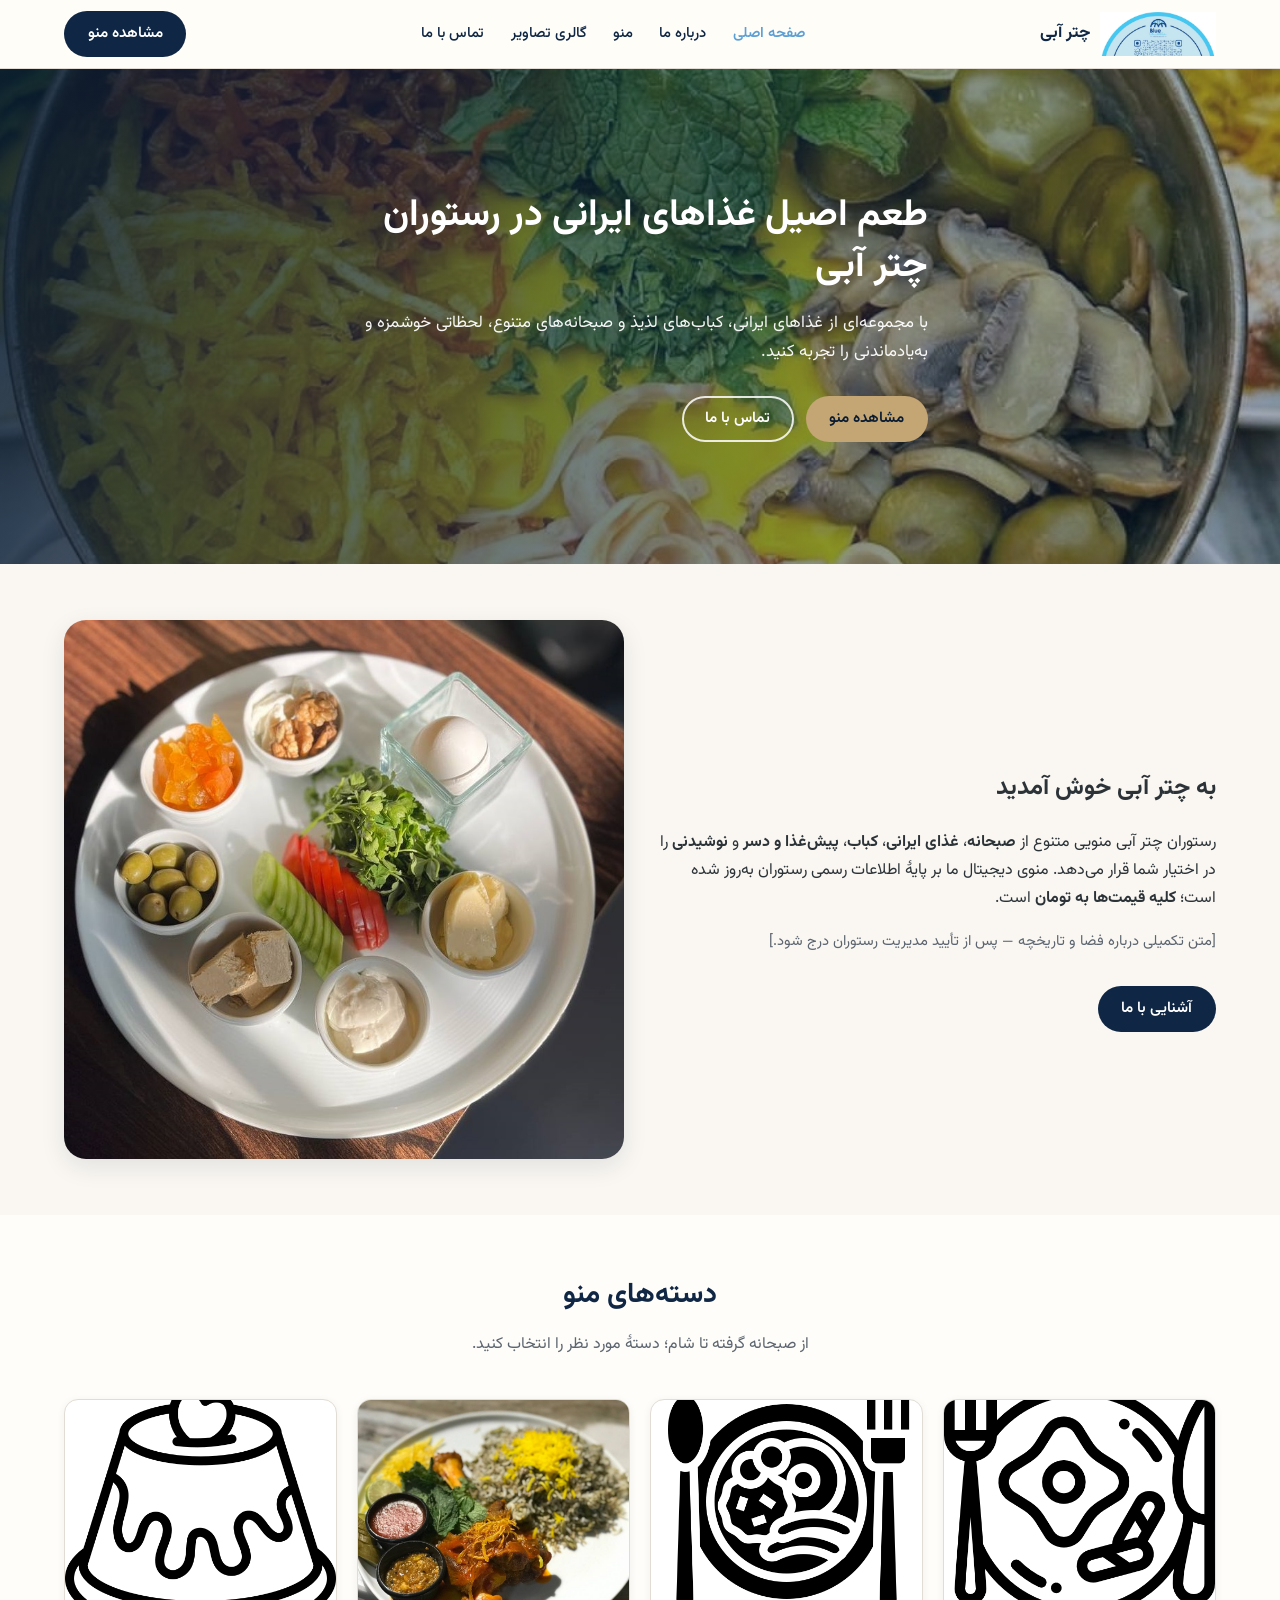
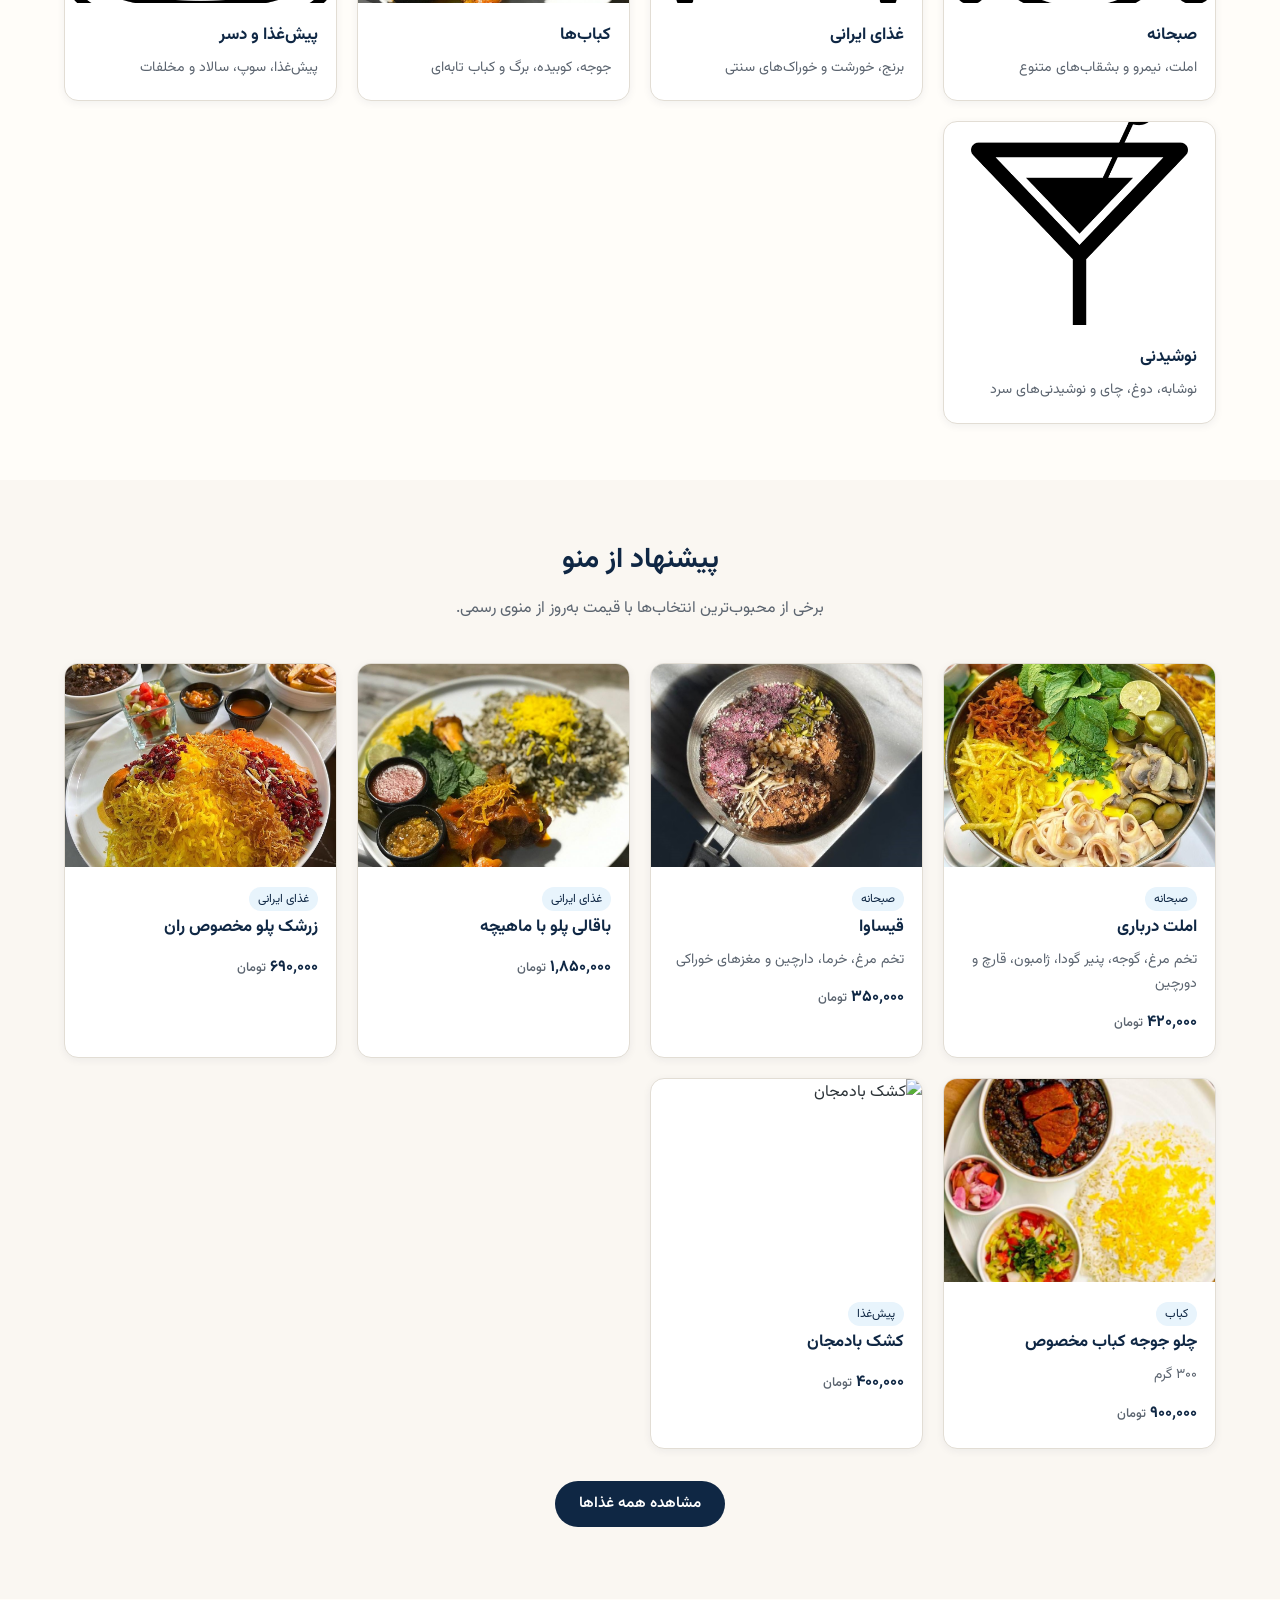
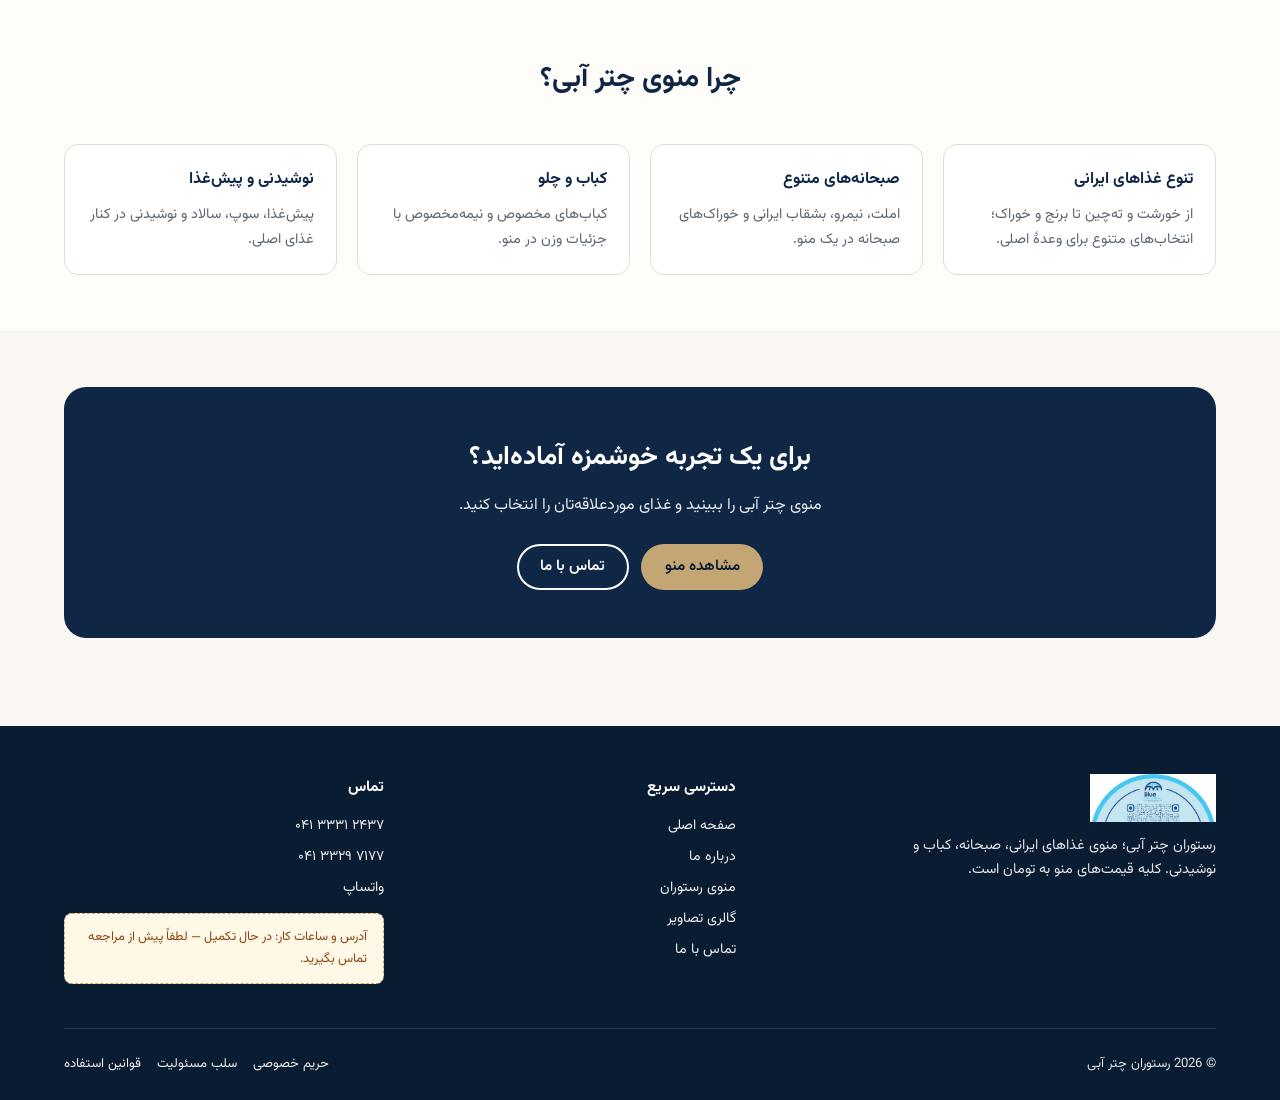
==== commit e7f36a0b: "Build multi-page Persian restaurant website for Chatre Abi Replace the single-page menu with a full " ====
--- a/index.html
+++ b/index.html
@@ -3,179 +3,293 @@
   <head>
     <meta charset="UTF-8" />
     <meta name="viewport" content="width=device-width, initial-scale=1" />
-    <meta
-      name="description"
-      content="رستوران چتر آبی — منوی دیجیتال. صبحانه، غذای ایرانی، کباب، پیش‌غذا و نوشیدنی. قیمت‌ها به تومان."
-    />
-    <title>رستوران چتر آبی | منو</title>
-    <link rel="preconnect" href="https://fonts.googleapis.com" />
-    <link rel="preconnect" href="https://fonts.gstatic.com" crossorigin />
-    <link
-      href="https://fonts.googleapis.com/css2?family=Vazirmatn:wght@400;500;600;700;800;900&family=Pacifico&display=swap"
-      rel="stylesheet"
-    />
-    <link rel="stylesheet" href="css/styles.css" />
-    <link rel="icon" href="assets/logo.png" type="image/png" />
+    <meta name="description" content="رستوران چتر آبی — طعم اصیل غذاهای ایرانی، صبحانه‌های متنوع، کباب و پیش‌غذا. منو و قیمت‌ها به تومان." />
+    <meta name="robots" content="index, follow" />
+    <link rel="canonical" href="https://chatreabi.ir/" />
+    <meta property="og:type" content="website" />
+    <meta property="og:locale" content="fa_IR" />
+    <meta property="og:site_name" content="رستوران چتر آبی" />
+    <meta property="og:title" content="رستوران چتر آبی | منوی غذا و صبحانه" />
+    <meta property="og:description" content="رستوران چتر آبی — طعم اصیل غذاهای ایرانی، صبحانه‌های متنوع، کباب و پیش‌غذا. منو و قیمت‌ها به تومان." />
+    <meta property="og:url" content="https://chatreabi.ir/" />
+    <meta property="og:image" content="https://chatreabi.ir/images/food/omelet-darbary.jpg" />
+    <title>رستوران چتر آبی | منوی غذا و صبحانه</title>
+    <link rel="icon" href="images/logo.png" type="image/png" />
+    <link rel="stylesheet" href="style.css" />
+    <script type="application/ld+json">
+{
+  "@context": "https://schema.org",
+  "@type": "Restaurant",
+  "name": "رستوران چتر آبی",
+  "url": "https://chatreabi.ir/",
+  "telephone": "+98-41-33312437",
+  "servesCuisine": "Persian",
+  "menu": "https://chatreabi.ir/menu.html"
+}
+</script>
   </head>
-  <body class="brand-body">
-    <div class="checker-field" aria-hidden="true"></div>
-    <a class="skip-link" href="#menu">رفتن به منو</a>
-
-    <header class="top-bar">
-      <div class="top-bar-inner">
-        <a class="top-logo" href="#top">
-          <img src="assets/logo.png" width="200" height="76" alt="Blue Umbrella Restaurant — رستوران چتر آبی" />
+  <body>
+    <a class="skip-link" href="#featured">رفتن به محتوای اصلی</a>
+    <header class="site-header">
+      <div class="container header-inner">
+        <a class="logo-link" href="index.html">
+          <img src="images/logo.png" width="120" height="46" alt="لوگوی رستوران چتر آبی" />
+          <span class="logo-text">چتر آبی</span>
         </a>
-        <nav class="top-nav" aria-label="میانبرها">
-          <a href="#menu">منو</a>
-          <a href="#footer-contact">تماس</a>
+        <button type="button" class="nav-toggle" aria-expanded="false" aria-controls="site-nav" aria-label="باز و بسته کردن منو">
+          <span></span><span></span><span></span>
+        </button>
+        <nav class="site-nav" id="site-nav" aria-label="منوی اصلی">
+          <ul>
+            <li><a href="index.html" aria-current="page">صفحه اصلی</a></li>
+            <li><a href="about.html">درباره ما</a></li>
+            <li><a href="menu.html">منو</a></li>
+            <li><a href="gallery.html">گالری تصاویر</a></li>
+            <li><a href="contact.html">تماس با ما</a></li>
+          </ul>
         </nav>
-        <a class="top-call" href="tel:+984133312437">
-          <span class="top-call-label">رزرو</span>
-          <span class="top-call-num" dir="ltr">041 3331 2437</span>
-        </a>
+        <a class="btn btn-primary header-cta" href="menu.html">مشاهده منو</a>
       </div>
     </header>
 
-    <section class="hero-ring" id="top" aria-labelledby="hero-heading">
-      <div class="hero-ring-outer">
-        <div class="hero-ring-inner">
-          <img
-            class="hero-logo"
-            src="assets/logo.png"
-            width="280"
-            height="106"
-            alt=""
-            aria-hidden="true"
-          />
-          <h1 id="hero-heading" class="hero-title-fa">رستوران چتر آبی</h1>
-          <p class="hero-en"><span class="hero-blue">Blue</span> <span class="hero-script">Umbrella</span></p>
-          <p class="hero-note">
-            ضمن خیر مقدم؛ <strong>کلیه قیمت‌ها به تومان</strong> است. منو را مرور کنید یا برای رزرو تماس
-            بگیرید.
-          </p>
-          <a class="hero-menu-cta" href="#menu">
-            <span>ورود به منو</span>
-            <svg width="20" height="20" viewBox="0 0 24 24" aria-hidden="true">
-              <path d="M12 5v14M5 12l7 7 7-7" stroke="currentColor" stroke-width="2.5" fill="none" stroke-linecap="round" />
-            </svg>
-          </a>
-        </div>
-      </div>
-      <aside class="hero-contact-card" aria-label="تماس سریع">
-        <p class="hero-contact-kicker">رزرو و پرسش</p>
-        <a class="contact-tile contact-tile-phone" href="tel:+984133312437">
-          <span>تلفن ۱</span>
-          <strong dir="ltr">041-33312437</strong>
-        </a>
-        <a class="contact-tile contact-tile-phone" href="tel:+984133297177">
-          <span>تلفن ۲</span>
-          <strong dir="ltr">041-33297177</strong>
-        </a>
-        <a
-          class="contact-tile contact-tile-wa"
-          href="https://wa.me/989122794809"
-          target="_blank"
-          rel="noopener noreferrer"
-        >
-          <span>واتساپ</span>
-          <strong>پیام فوری</strong>
-        </a>
-      </aside>
-    </section>
-
-    <main class="menu-stage" id="menu" aria-labelledby="menu-heading">
-      <div class="menu-stage-layout">
-        <aside class="menu-rail" aria-label="فیلتر منو">
-          <h2 id="menu-heading" class="menu-rail-title">منو</h2>
-          <p class="menu-rail-hint">دسته را انتخاب کنید</p>
-          <div class="rail-filters" role="tablist">
-            <button type="button" class="rail-filter is-active" data-category="all" role="tab" aria-selected="true">
-              همه
-            </button>
-            <button type="button" class="rail-filter" data-category="breakfast" role="tab" aria-selected="false">
-              صبحانه
-            </button>
-            <button type="button" class="rail-filter" data-category="iranian" role="tab" aria-selected="false">
-              غذای ایرانی
-            </button>
-            <button type="button" class="rail-filter" data-category="kebab" role="tab" aria-selected="false">
-              کباب
-            </button>
-            <button type="button" class="rail-filter" data-category="appetizer" role="tab" aria-selected="false">
-              پیش‌غذا
-            </button>
-            <button type="button" class="rail-filter" data-category="drinks" role="tab" aria-selected="false">
-              نوشیدنی
-            </button>
-          </div>
-          <div class="rail-contact">
-            <p>سوال دارید؟</p>
-            <a href="tel:+984133312437" dir="ltr">041 3331 2437</a>
-          </div>
-        </aside>
-
-        <div class="menu-main">
-          <div class="menu-toolbar">
-            <label class="search-field">
-              <span class="sr-only">جستجو در منو</span>
-              <input
-                type="search"
-                id="menu-search"
-                placeholder="جستجو در منو..."
-                autocomplete="off"
-              />
-            </label>
-            <p class="menu-result-count" id="menu-count" aria-live="polite"></p>
-          </div>
-          <div class="menu-sheet" id="menu-grid"></div>
-          <p class="menu-empty" id="menu-empty" hidden>چیزی با این جستجو پیدا نشد.</p>
-        </div>
-      </div>
+    <main>
+      <section class="hero" aria-labelledby="hero-title">
+        <div class="hero-bg">
+          <img src="images/food/omelet-darbary.jpg" alt="املت درباری — رستوران چتر آبی" width="1600" height="900" fetchpriority="high" />
+          <div class="hero-overlay"></div>
+        </div>
+        <div class="container hero-content">
+          <h1 id="hero-title">طعم اصیل غذاهای ایرانی در رستوران چتر آبی</h1>
+          <p class="hero-lead">با مجموعه‌ای از غذاهای ایرانی، کباب‌های لذیذ و صبحانه‌های متنوع، لحظاتی خوشمزه و به‌یادماندنی را تجربه کنید.</p>
+          <div class="hero-actions">
+            <a class="btn btn-gold" href="menu.html">مشاهده منو</a>
+            <a class="btn btn-secondary" href="contact.html">تماس با ما</a>
+          </div>
+        </div>
+      </section>
+
+      <section class="section" aria-labelledby="intro-title">
+        <div class="container split reveal">
+          <div>
+            <h2 id="intro-title">به چتر آبی خوش آمدید</h2>
+            <p>رستوران چتر آبی منویی متنوع از <strong>صبحانه</strong>، <strong>غذای ایرانی</strong>، <strong>کباب</strong>، <strong>پیش‌غذا و دسر</strong> و <strong>نوشیدنی</strong> را در اختیار شما قرار می‌دهد. منوی دیجیتال ما بر پایهٔ اطلاعات رسمی رستوران به‌روز شده است؛ <strong>کلیه قیمت‌ها به تومان</strong> است.</p>
+            <p style="color:var(--muted);font-size:0.92rem;">[متن تکمیلی درباره فضا و تاریخچه — پس از تأیید مدیریت رستوران درج شود.]</p>
+            <a class="btn btn-primary" href="about.html" style="margin-top:1rem;">آشنایی با ما</a>
+          </div>
+          <div class="split-media">
+            <img src="images/food/iranian-plate.jpg" alt="بشقاب صبحانه ایرانی در رستوران چتر آبی" width="800" height="600" loading="lazy" />
+          </div>
+        </div>
+      </section>
+
+      <section class="section section-alt" id="featured" aria-labelledby="cats-title">
+        <div class="container">
+          <div class="section-head reveal">
+            <h2 id="cats-title">دسته‌های منو</h2>
+            <p>از صبحانه گرفته تا شام؛ دستهٔ مورد نظر را انتخاب کنید.</p>
+          </div>
+          <div class="card-grid reveal">
+            <article class="category-card">
+              <a href="menu.html#cat-breakfast">
+                <img src="assets/icons/breakfast.png" alt="صبحانه" width="400" height="300" loading="lazy" />
+                <div class="category-card-body">
+                  <h3>صبحانه</h3>
+                  <p>املت، نیمرو و بشقاب‌های متنوع</p>
+                </div>
+              </a>
+            </article>
+            <article class="category-card">
+              <a href="menu.html#cat-iranian">
+                <img src="assets/icons/food.png" alt="غذای ایرانی" width="400" height="300" loading="lazy" />
+                <div class="category-card-body">
+                  <h3>غذای ایرانی</h3>
+                  <p>برنج، خورشت و خوراک‌های سنتی</p>
+                </div>
+              </a>
+            </article>
+            <article class="category-card">
+              <a href="menu.html#cat-kebab">
+                <img src="images/food/baghali-mahiche.jpg" alt="کباب و چلو" width="400" height="300" loading="lazy" />
+                <div class="category-card-body">
+                  <h3>کباب‌ها</h3>
+                  <p>جوجه، کوبیده، برگ و کباب تابه‌ای</p>
+                </div>
+              </a>
+            </article>
+            <article class="category-card">
+              <a href="menu.html#cat-appetizer">
+                <img src="assets/icons/dessert_2.png" alt="پیش‌غذا و دسر" width="400" height="300" loading="lazy" />
+                <div class="category-card-body">
+                  <h3>پیش‌غذا و دسر</h3>
+                  <p>پیش‌غذا، سوپ، سالاد و مخلفات</p>
+                </div>
+              </a>
+            </article>
+            <article class="category-card">
+              <a href="menu.html#cat-drinks">
+                <img src="assets/icons/drink.png" alt="نوشیدنی" width="400" height="300" loading="lazy" />
+                <div class="category-card-body">
+                  <h3>نوشیدنی</h3>
+                  <p>نوشابه، دوغ، چای و نوشیدنی‌های سرد</p>
+                </div>
+              </a>
+            </article>
+          </div>
+        </div>
+      </section>
+
+      <section class="section" aria-labelledby="dishes-title">
+        <div class="container">
+          <div class="section-head reveal">
+            <h2 id="dishes-title">پیشنهاد از منو</h2>
+            <p>برخی از محبوب‌ترین انتخاب‌ها با قیمت به‌روز از منوی رسمی.</p>
+          </div>
+          <div class="card-grid reveal">
+            <article class="dish-card">
+              <div class="dish-card-inner">
+                <img src="images/food/omelet-darbary.jpg" alt="املت درباری" loading="lazy" />
+                <div class="dish-card-body">
+                  <span class="dish-tag">صبحانه</span>
+                  <h3>املت درباری</h3>
+                  <p class="dish-desc">تخم مرغ، گوجه، پنیر گودا، ژامبون، قارچ و دورچین</p>
+                  <div class="dish-meta"><span class="dish-price">۴۲۰٬۰۰۰ <span class="unit">تومان</span></span></div>
+                </div>
+              </div>
+            </article>
+            <article class="dish-card">
+              <div class="dish-card-inner">
+                <img src="images/food/qisawa.jpg" alt="قیساوا" loading="lazy" />
+                <div class="dish-card-body">
+                  <span class="dish-tag">صبحانه</span>
+                  <h3>قیساوا</h3>
+                  <p class="dish-desc">تخم مرغ، خرما، دارچین و مغزهای خوراکی</p>
+                  <div class="dish-meta"><span class="dish-price">۳۵۰٬۰۰۰ <span class="unit">تومان</span></span></div>
+                </div>
+              </div>
+            </article>
+            <article class="dish-card">
+              <div class="dish-card-inner">
+                <img src="images/food/baghali-mahiche.jpg" alt="باقالی پلو با ماهیچه" loading="lazy" />
+                <div class="dish-card-body">
+                  <span class="dish-tag">غذای ایرانی</span>
+                  <h3>باقالی پلو با ماهیچه</h3>
+                  <div class="dish-meta"><span class="dish-price">۱٬۸۵۰٬۰۰۰ <span class="unit">تومان</span></span></div>
+                </div>
+              </div>
+            </article>
+            <article class="dish-card">
+              <div class="dish-card-inner">
+                <img src="images/food/zereshk-polo.jpg" alt="زرشک پلو مخصوص" loading="lazy" />
+                <div class="dish-card-body">
+                  <span class="dish-tag">غذای ایرانی</span>
+                  <h3>زرشک پلو مخصوص ران</h3>
+                  <div class="dish-meta"><span class="dish-price">۶۹۰٬۰۰۰ <span class="unit">تومان</span></span></div>
+                </div>
+              </div>
+            </article>
+            <article class="dish-card">
+              <div class="dish-card-inner">
+                <img src="images/food/ghormeh.jpg" alt="چلو جوجه کباب" loading="lazy" />
+                <div class="dish-card-body">
+                  <span class="dish-tag">کباب</span>
+                  <h3>چلو جوجه کباب مخصوص</h3>
+                  <p class="dish-desc">۳۰۰ گرم</p>
+                  <div class="dish-meta"><span class="dish-price">۹۰۰٬۰۰۰ <span class="unit">تومان</span></span></div>
+                </div>
+              </div>
+            </article>
+            <article class="dish-card">
+              <div class="dish-card-inner">
+                <img src="https://chatreabi.ir/wp-content/uploads/2025/05/544a0f23-f561-4d51-8b65-a89da549a9d0.jpg" alt="کشک بادمجان" loading="lazy" />
+                <div class="dish-card-body">
+                  <span class="dish-tag">پیش‌غذا</span>
+                  <h3>کشک بادمجان</h3>
+                  <div class="dish-meta"><span class="dish-price">۴۰۰٬۰۰۰ <span class="unit">تومان</span></span></div>
+                </div>
+              </div>
+            </article>
+          </div>
+          <p style="text-align:center;margin-top:2rem;"><a class="btn btn-primary" href="menu.html">مشاهده همه غذاها</a></p>
+        </div>
+      </section>
+
+      <section class="section section-alt" aria-labelledby="why-title">
+        <div class="container">
+          <div class="section-head reveal">
+            <h2 id="why-title">چرا منوی چتر آبی؟</h2>
+          </div>
+          <div class="features reveal">
+            <div class="feature">
+              <h3>تنوع غذاهای ایرانی</h3>
+              <p>از خورشت و ته‌چین تا برنج و خوراک؛ انتخاب‌های متنوع برای وعدهٔ اصلی.</p>
+            </div>
+            <div class="feature">
+              <h3>صبحانه‌های متنوع</h3>
+              <p>املت، نیمرو، بشقاب ایرانی و خوراک‌های صبحانه در یک منو.</p>
+            </div>
+            <div class="feature">
+              <h3>کباب و چلو</h3>
+              <p>کباب‌های مخصوص و نیمه‌مخصوص با جزئیات وزن در منو.</p>
+            </div>
+            <div class="feature">
+              <h3>نوشیدنی و پیش‌غذا</h3>
+              <p>پیش‌غذا، سوپ، سالاد و نوشیدنی در کنار غذای اصلی.</p>
+            </div>
+          </div>
+        </div>
+      </section>
+
+      <section class="section">
+        <div class="container reveal">
+          <div class="cta-band">
+            <h2>برای یک تجربه خوشمزه آماده‌اید؟</h2>
+            <p>منوی چتر آبی را ببینید و غذای موردعلاقه‌تان را انتخاب کنید.</p>
+            <div class="hero-actions" style="justify-content:center;">
+              <a class="btn btn-gold" href="menu.html">مشاهده منو</a>
+              <a class="btn btn-secondary" href="contact.html">تماس با ما</a>
+            </div>
+          </div>
+        </div>
+      </section>
     </main>
-
-    <footer class="site-footer" id="footer-contact">
-      <div class="footer-ring">
-        <img src="assets/logo.png" width="220" height="84" alt="رستوران چتر آبی" class="footer-logo" />
-        <p class="footer-tagline">رستوران چتر آبی · Blue Umbrella Restaurant</p>
-        <div class="footer-phones">
-          <a href="tel:+984133312437" dir="ltr">041 3331 2437</a>
-          <span class="footer-dot" aria-hidden="true"></span>
-          <a href="tel:+984133297177" dir="ltr">041 3329 7177</a>
-        </div>
-        <div class="footer-actions">
-          <a class="footer-btn footer-btn-call" href="tel:+984133312437">تماس برای رزرو</a>
-          <a
-            class="footer-btn footer-btn-wa"
-            href="https://wa.me/989122794809"
-            target="_blank"
-            rel="noopener noreferrer"
-            >واتساپ</a
-          >
-        </div>
-        <p class="footer-copy">© <span id="year"></span> رستوران چتر آبی · <a href="https://chatreabi.ir/">chatreabi.ir</a></p>
+    <footer class="site-footer">
+      <div class="container">
+        <div class="footer-grid">
+          <div class="footer-brand">
+            <img src="images/logo.png" width="140" height="53" alt="رستوران چتر آبی" loading="lazy" />
+            <p>رستوران چتر آبی؛ منوی غذاهای ایرانی، صبحانه، کباب و نوشیدنی. کلیه قیمت‌های منو به تومان است.</p>
+          </div>
+          <div class="footer-col">
+            <h3>دسترسی سریع</h3>
+            <ul>
+              <li><a href="index.html">صفحه اصلی</a></li>
+              <li><a href="about.html">درباره ما</a></li>
+              <li><a href="menu.html">منوی رستوران</a></li>
+              <li><a href="gallery.html">گالری تصاویر</a></li>
+              <li><a href="contact.html">تماس با ما</a></li>
+            </ul>
+          </div>
+          <div class="footer-col">
+            <h3>تماس</h3>
+            <ul>
+              <li><a href="tel:+984133312437" dir="ltr">۰۴۱ ۳۳۳۱ ۲۴۳۷</a></li>
+              <li><a href="tel:+984133297177" dir="ltr">۰۴۱ ۳۳۲۹ ۷۱۷۷</a></li>
+              <li><a href="https://wa.me/989122794809" rel="noopener noreferrer" target="_blank">واتساپ</a></li>
+            </ul>
+            <!-- PLACEHOLDER_ADDRESS: آدرس و ساعات کار پس از تأیید مدیریت درج شود -->
+            <p class="placeholder-note" style="margin-top:0.75rem;font-size:0.8rem;">آدرس و ساعات کار: در حال تکمیل — لطفاً پیش از مراجعه تماس بگیرید.</p>
+          </div>
+        </div>
+        <div class="footer-bottom">
+          <span>© <span id="year"></span> رستوران چتر آبی</span>
+          <div class="footer-legal">
+            <a href="privacy-policy.html">حریم خصوصی</a>
+            <a href="disclaimer.html">سلب مسئولیت</a>
+            <a href="terms.html">قوانین استفاده</a>
+          </div>
+        </div>
       </div>
     </footer>
-
-    <nav class="dock" aria-label="میانبر تماس و منو">
-      <a class="dock-item dock-menu is-primary" href="#menu">
-        <span>منو</span>
-      </a>
-      <a class="dock-item dock-call" href="tel:+984133312437">
-        <span>تماس</span>
-        <small dir="ltr">041</small>
-      </a>
-      <a
-        class="dock-item dock-wa"
-        href="https://wa.me/989122794809"
-        target="_blank"
-        rel="noopener noreferrer"
-      >
-        <span>واتساپ</span>
-      </a>
-    </nav>
-
-    <script src="js/menu-data.js" defer></script>
-    <script src="js/app.js" defer></script>
+    <script src="script.js" defer></script>
   </body>
-</html>
+</html>
--- a/style.css
+++ b/style.css
@@ -0,0 +1,1055 @@
+/* رستوران چتر آبی — استایل مشترک */
+@font-face {
+  font-family: Vazirmatn;
+  src: url("images/fonts/Vazirmatn-Regular.woff2") format("woff2");
+  font-weight: 400;
+  font-style: normal;
+  font-display: swap;
+}
+@font-face {
+  font-family: Vazirmatn;
+  src: url("images/fonts/Vazirmatn-Medium.woff2") format("woff2");
+  font-weight: 500;
+  font-style: normal;
+  font-display: swap;
+}
+@font-face {
+  font-family: Vazirmatn;
+  src: url("images/fonts/Vazirmatn-SemiBold.woff2") format("woff2");
+  font-weight: 600;
+  font-style: normal;
+  font-display: swap;
+}
+@font-face {
+  font-family: Vazirmatn;
+  src: url("images/fonts/Vazirmatn-Bold.woff2") format("woff2");
+  font-weight: 700;
+  font-style: normal;
+  font-display: swap;
+}
+
+:root {
+  --navy: #0f2744;
+  --navy-deep: #0a1c32;
+  --sky: #5b9fd4;
+  --sky-soft: #e8f4fc;
+  --cream: #faf7f2;
+  --ivory: #fffdf9;
+  --gold: #c4a574;
+  --gold-soft: #e8dcc8;
+  --charcoal: #2c3338;
+  --muted: #5c6570;
+  --border: #e2ddd4;
+  --white: #ffffff;
+  --shadow-sm: 0 2px 8px rgba(15, 39, 68, 0.06);
+  --shadow-md: 0 8px 24px rgba(15, 39, 68, 0.1);
+  --shadow-lg: 0 16px 40px rgba(15, 39, 68, 0.12);
+  --radius: 14px;
+  --radius-lg: 22px;
+  --header-h: 4.25rem;
+  --max: 72rem;
+  --transition: 200ms ease;
+}
+
+*,
+*::before,
+*::after {
+  box-sizing: border-box;
+}
+
+html {
+  scroll-behavior: smooth;
+}
+
+@media (prefers-reduced-motion: reduce) {
+  html {
+    scroll-behavior: auto;
+  }
+  *,
+  *::before,
+  *::after {
+    animation-duration: 0.01ms !important;
+    animation-iteration-count: 1 !important;
+    transition-duration: 0.01ms !important;
+  }
+}
+
+body {
+  margin: 0;
+  font-family: Vazirmatn, Tahoma, "Segoe UI", sans-serif;
+  font-size: 1rem;
+  line-height: 1.75;
+  color: var(--charcoal);
+  background: var(--cream);
+  overflow-x: hidden;
+}
+
+img {
+  max-width: 100%;
+  height: auto;
+  display: block;
+}
+
+a {
+  color: var(--navy);
+  text-decoration-thickness: 1px;
+  text-underline-offset: 3px;
+}
+
+a:hover {
+  color: var(--sky);
+}
+
+.sr-only {
+  position: absolute;
+  width: 1px;
+  height: 1px;
+  padding: 0;
+  margin: -1px;
+  overflow: hidden;
+  clip: rect(0, 0, 0, 0);
+  white-space: nowrap;
+  border: 0;
+}
+
+.skip-link {
+  position: absolute;
+  top: -100%;
+  right: 1rem;
+  z-index: 9999;
+  padding: 0.6rem 1rem;
+  background: var(--navy);
+  color: var(--white);
+  border-radius: 8px;
+  text-decoration: none;
+}
+
+.skip-link:focus {
+  top: 1rem;
+}
+
+.container {
+  width: min(100% - 2rem, var(--max));
+  margin-inline: auto;
+}
+
+/* Header */
+.site-header {
+  position: sticky;
+  top: 0;
+  z-index: 100;
+  background: rgba(255, 253, 249, 0.92);
+  backdrop-filter: blur(10px);
+  border-bottom: 1px solid var(--border);
+  transition: box-shadow var(--transition);
+}
+
+.site-header.is-scrolled {
+  box-shadow: var(--shadow-sm);
+}
+
+.header-inner {
+  display: flex;
+  align-items: center;
+  justify-content: space-between;
+  gap: 1rem;
+  min-height: var(--header-h);
+}
+
+.logo-link {
+  display: flex;
+  align-items: center;
+  gap: 0.65rem;
+  text-decoration: none;
+  color: var(--navy);
+  font-weight: 700;
+  font-size: 1.05rem;
+}
+
+.logo-link img {
+  width: auto;
+  height: 2.75rem;
+}
+
+.logo-text {
+  display: none;
+}
+
+@media (min-width: 480px) {
+  .logo-text {
+    display: block;
+  }
+}
+
+.nav-toggle {
+  display: flex;
+  flex-direction: column;
+  justify-content: center;
+  gap: 5px;
+  width: 2.75rem;
+  height: 2.75rem;
+  padding: 0;
+  border: 1px solid var(--border);
+  border-radius: 10px;
+  background: var(--white);
+  cursor: pointer;
+}
+
+.nav-toggle span {
+  display: block;
+  height: 2px;
+  margin: 0 0.55rem;
+  background: var(--navy);
+  border-radius: 2px;
+  transition: transform var(--transition), opacity var(--transition);
+}
+
+.nav-toggle[aria-expanded="true"] span:nth-child(1) {
+  transform: translateY(7px) rotate(45deg);
+}
+.nav-toggle[aria-expanded="true"] span:nth-child(2) {
+  opacity: 0;
+}
+.nav-toggle[aria-expanded="true"] span:nth-child(3) {
+  transform: translateY(-7px) rotate(-45deg);
+}
+
+.site-nav {
+  display: none;
+  position: fixed;
+  inset: var(--header-h) 0 0 0;
+  background: var(--ivory);
+  padding: 1.25rem 1rem 2rem;
+  overflow-y: auto;
+  border-top: 1px solid var(--border);
+}
+
+.site-nav.is-open {
+  display: block;
+}
+
+.site-nav ul {
+  list-style: none;
+  margin: 0;
+  padding: 0;
+}
+
+.site-nav a {
+  display: block;
+  padding: 0.85rem 0.5rem;
+  font-weight: 500;
+  text-decoration: none;
+  border-bottom: 1px solid var(--border);
+}
+
+.site-nav a[aria-current="page"] {
+  color: var(--sky);
+  font-weight: 600;
+}
+
+.header-cta {
+  display: none;
+}
+
+@media (min-width: 960px) {
+  .nav-toggle {
+    display: none;
+  }
+  .site-nav {
+    display: block;
+    position: static;
+    inset: auto;
+    padding: 0;
+    background: transparent;
+    border: none;
+    overflow: visible;
+  }
+  .site-nav ul {
+    display: flex;
+    align-items: center;
+    gap: 0.15rem;
+  }
+  .site-nav a {
+    padding: 0.5rem 0.75rem;
+    border: none;
+    border-radius: 8px;
+    font-size: 0.92rem;
+  }
+  .site-nav a:hover {
+    background: var(--sky-soft);
+  }
+  .header-cta {
+    display: inline-flex;
+  }
+}
+
+/* Buttons */
+.btn {
+  display: inline-flex;
+  align-items: center;
+  justify-content: center;
+  gap: 0.4rem;
+  padding: 0.7rem 1.35rem;
+  font-family: inherit;
+  font-size: 0.95rem;
+  font-weight: 600;
+  line-height: 1.3;
+  border-radius: 999px;
+  border: 2px solid transparent;
+  cursor: pointer;
+  text-decoration: none;
+  transition: background var(--transition), color var(--transition), border-color var(--transition),
+    transform var(--transition);
+}
+
+.btn:focus-visible {
+  outline: 3px solid var(--sky);
+  outline-offset: 2px;
+}
+
+.btn-primary {
+  background: var(--navy);
+  color: var(--white);
+}
+
+.btn-primary:hover {
+  background: var(--navy-deep);
+  color: var(--white);
+  transform: translateY(-1px);
+}
+
+.btn-secondary {
+  background: transparent;
+  color: var(--navy);
+  border-color: var(--navy);
+}
+
+.btn-secondary:hover {
+  background: var(--navy);
+  color: var(--white);
+}
+
+.btn-gold {
+  background: var(--gold);
+  color: var(--navy-deep);
+}
+
+.btn-gold:hover {
+  background: var(--gold-soft);
+  color: var(--navy-deep);
+}
+
+/* Hero */
+.hero {
+  position: relative;
+  min-height: clamp(22rem, 55vh, 32rem);
+  display: flex;
+  align-items: center;
+  color: var(--white);
+  overflow: hidden;
+}
+
+.hero-bg {
+  position: absolute;
+  inset: 0;
+  z-index: 0;
+}
+
+.hero-bg img {
+  width: 100%;
+  height: 100%;
+  object-fit: cover;
+}
+
+.hero-overlay {
+  position: absolute;
+  inset: 0;
+  background: linear-gradient(105deg, rgba(10, 28, 50, 0.88) 0%, rgba(15, 39, 68, 0.55) 55%, rgba(15, 39, 68, 0.35) 100%);
+}
+
+.hero-content {
+  position: relative;
+  z-index: 1;
+  padding: 3rem 0;
+  max-width: 36rem;
+}
+
+.hero h1 {
+  margin: 0 0 1rem;
+  font-size: clamp(1.65rem, 4vw, 2.35rem);
+  font-weight: 800;
+  line-height: 1.35;
+}
+
+.hero-lead {
+  margin: 0 0 1.75rem;
+  font-size: 1.05rem;
+  opacity: 0.95;
+}
+
+.hero-actions {
+  display: flex;
+  flex-wrap: wrap;
+  gap: 0.75rem;
+}
+
+.hero .btn-secondary {
+  border-color: rgba(255, 255, 255, 0.85);
+  color: var(--white);
+}
+
+.hero .btn-secondary:hover {
+  background: var(--white);
+  color: var(--navy);
+}
+
+.page-hero {
+  padding: 2.5rem 0 2rem;
+  background: linear-gradient(180deg, var(--sky-soft) 0%, var(--cream) 100%);
+  border-bottom: 1px solid var(--border);
+}
+
+.page-hero h1 {
+  margin: 0 0 0.5rem;
+  font-size: clamp(1.5rem, 3.5vw, 2rem);
+  color: var(--navy);
+}
+
+.page-hero p {
+  margin: 0;
+  color: var(--muted);
+  max-width: 40rem;
+}
+
+/* Sections */
+.section {
+  padding: 3.5rem 0;
+}
+
+.section-alt {
+  background: var(--ivory);
+}
+
+.section-head {
+  text-align: center;
+  max-width: 36rem;
+  margin: 0 auto 2.5rem;
+}
+
+.section-head h2 {
+  margin: 0 0 0.65rem;
+  font-size: clamp(1.35rem, 3vw, 1.75rem);
+  color: var(--navy);
+}
+
+.section-head p {
+  margin: 0;
+  color: var(--muted);
+}
+
+.split {
+  display: grid;
+  gap: 2rem;
+  align-items: center;
+}
+
+@media (min-width: 768px) {
+  .split {
+    grid-template-columns: 1fr 1fr;
+  }
+}
+
+.split-media {
+  border-radius: var(--radius-lg);
+  overflow: hidden;
+  box-shadow: var(--shadow-md);
+}
+
+.card-grid {
+  display: grid;
+  gap: 1.25rem;
+  grid-template-columns: repeat(auto-fill, minmax(min(100%, 15rem), 1fr));
+}
+
+.category-card,
+.dish-card {
+  background: var(--white);
+  border-radius: var(--radius);
+  overflow: hidden;
+  box-shadow: var(--shadow-sm);
+  border: 1px solid var(--border);
+  transition: box-shadow var(--transition), transform var(--transition);
+}
+
+.category-card:hover,
+.dish-card:hover {
+  box-shadow: var(--shadow-md);
+  transform: translateY(-2px);
+}
+
+.category-card a,
+.dish-card-inner {
+  text-decoration: none;
+  color: inherit;
+  display: block;
+  height: 100%;
+}
+
+.category-card img,
+.dish-card img {
+  width: 100%;
+  aspect-ratio: 4 / 3;
+  object-fit: cover;
+}
+
+.category-card-body,
+.dish-card-body {
+  padding: 1.1rem 1.15rem 1.25rem;
+}
+
+.category-card h3,
+.dish-card h3 {
+  margin: 0 0 0.35rem;
+  font-size: 1.05rem;
+  color: var(--navy);
+}
+
+.category-card p,
+.dish-card .dish-desc {
+  margin: 0;
+  font-size: 0.88rem;
+  color: var(--muted);
+}
+
+.dish-meta {
+  display: flex;
+  align-items: center;
+  justify-content: space-between;
+  gap: 0.5rem;
+  margin-top: 0.75rem;
+}
+
+.dish-price {
+  font-weight: 700;
+  color: var(--navy);
+  white-space: nowrap;
+}
+
+.dish-price .unit {
+  font-weight: 500;
+  font-size: 0.8rem;
+  color: var(--muted);
+}
+
+.dish-tag {
+  font-size: 0.75rem;
+  padding: 0.2rem 0.55rem;
+  background: var(--sky-soft);
+  color: var(--navy);
+  border-radius: 999px;
+}
+
+.features {
+  display: grid;
+  gap: 1.25rem;
+}
+
+@media (min-width: 640px) {
+  .features {
+    grid-template-columns: repeat(2, 1fr);
+  }
+}
+
+@media (min-width: 960px) {
+  .features {
+    grid-template-columns: repeat(4, 1fr);
+  }
+}
+
+.feature {
+  padding: 1.35rem;
+  background: var(--white);
+  border-radius: var(--radius);
+  border: 1px solid var(--border);
+}
+
+.feature h3 {
+  margin: 0 0 0.5rem;
+  font-size: 1rem;
+  color: var(--navy);
+}
+
+.feature p {
+  margin: 0;
+  font-size: 0.9rem;
+  color: var(--muted);
+}
+
+.cta-band {
+  text-align: center;
+  padding: 3rem 1.5rem;
+  background: var(--navy);
+  color: var(--white);
+  border-radius: var(--radius-lg);
+}
+
+.cta-band h2 {
+  margin: 0 0 0.65rem;
+  font-size: clamp(1.25rem, 3vw, 1.65rem);
+}
+
+.cta-band p {
+  margin: 0 0 1.5rem;
+  opacity: 0.9;
+}
+
+.cta-band .btn-secondary {
+  border-color: var(--white);
+  color: var(--white);
+}
+
+.cta-band .btn-secondary:hover {
+  background: var(--white);
+  color: var(--navy);
+}
+
+/* Menu page */
+.menu-note {
+  text-align: center;
+  font-size: 0.92rem;
+  color: var(--muted);
+  margin-bottom: 1.5rem;
+}
+
+.menu-toolbar-wrap {
+  position: sticky;
+  top: var(--header-h);
+  z-index: 50;
+  background: var(--cream);
+  padding: 0.75rem 0 1rem;
+  border-bottom: 1px solid var(--border);
+}
+
+.menu-cats {
+  display: flex;
+  flex-wrap: wrap;
+  gap: 0.45rem;
+  justify-content: center;
+  margin-bottom: 0.75rem;
+}
+
+.menu-cat-btn {
+  font-family: inherit;
+  font-size: 0.82rem;
+  font-weight: 600;
+  padding: 0.45rem 0.9rem;
+  border-radius: 999px;
+  border: 1px solid var(--border);
+  background: var(--white);
+  color: var(--charcoal);
+  cursor: pointer;
+  transition: background var(--transition), border-color var(--transition);
+}
+
+.menu-cat-btn:hover,
+.menu-cat-btn.is-active {
+  background: var(--navy);
+  border-color: var(--navy);
+  color: var(--white);
+}
+
+.menu-cat-btn:focus-visible {
+  outline: 3px solid var(--sky);
+  outline-offset: 2px;
+}
+
+.menu-search-row {
+  max-width: 22rem;
+  margin: 0 auto;
+}
+
+.menu-search-row input {
+  width: 100%;
+  padding: 0.65rem 1rem;
+  font-family: inherit;
+  font-size: 1rem;
+  border: 1px solid var(--border);
+  border-radius: 999px;
+  background: var(--white);
+}
+
+.menu-search-row input:focus {
+  outline: none;
+  border-color: var(--sky);
+  box-shadow: 0 0 0 3px rgba(91, 159, 212, 0.25);
+}
+
+.menu-result-count {
+  text-align: center;
+  font-size: 0.85rem;
+  color: var(--muted);
+  margin: 0.5rem 0 0;
+}
+
+.menu-sections {
+  padding: 1.5rem 0 3rem;
+}
+
+.menu-section-block {
+  margin-bottom: 2.5rem;
+  scroll-margin-top: calc(var(--header-h) + 7rem);
+}
+
+.menu-section-block h2 {
+  margin: 0 0 1rem;
+  padding-bottom: 0.5rem;
+  font-size: 1.25rem;
+  color: var(--navy);
+  border-bottom: 2px solid var(--gold-soft);
+}
+
+.menu-subsection h3 {
+  margin: 1.25rem 0 0.65rem;
+  font-size: 1rem;
+  color: var(--muted);
+  font-weight: 600;
+}
+
+.menu-list {
+  list-style: none;
+  margin: 0;
+  padding: 0;
+}
+
+.menu-line {
+  display: grid;
+  grid-template-columns: 1fr auto;
+  gap: 0.35rem 1rem;
+  padding: 0.75rem 0;
+  border-bottom: 1px dashed var(--border);
+  align-items: start;
+}
+
+@media (min-width: 640px) {
+  .menu-line.has-thumb {
+    grid-template-columns: 3.5rem 1fr auto;
+  }
+}
+
+.menu-thumb {
+  width: 3.5rem;
+  height: 3.5rem;
+  object-fit: cover;
+  border-radius: 8px;
+  display: none;
+}
+
+@media (min-width: 640px) {
+  .menu-line.has-thumb .menu-thumb {
+    display: block;
+  }
+}
+
+.menu-line-title {
+  margin: 0;
+  font-size: 0.98rem;
+  font-weight: 600;
+  color: var(--charcoal);
+}
+
+.menu-line-desc {
+  margin: 0.15rem 0 0;
+  grid-column: 1 / -1;
+  font-size: 0.82rem;
+  color: var(--muted);
+}
+
+@media (min-width: 640px) {
+  .menu-line.has-thumb .menu-line-desc {
+    grid-column: 2;
+  }
+}
+
+.menu-line-price {
+  font-weight: 700;
+  color: var(--navy);
+  white-space: nowrap;
+  font-size: 0.95rem;
+}
+
+.menu-line-price.is-review {
+  font-size: 0.8rem;
+  font-weight: 600;
+  color: var(--muted);
+}
+
+.menu-empty {
+  text-align: center;
+  padding: 2rem;
+  color: var(--muted);
+}
+
+/* Gallery */
+.gallery-grid {
+  display: grid;
+  gap: 0.75rem;
+  grid-template-columns: repeat(auto-fill, minmax(min(100%, 10rem), 1fr));
+}
+
+.gallery-item {
+  border: none;
+  padding: 0;
+  background: none;
+  border-radius: var(--radius);
+  overflow: hidden;
+  cursor: pointer;
+  aspect-ratio: 1;
+}
+
+.gallery-item img {
+  width: 100%;
+  height: 100%;
+  object-fit: cover;
+  transition: transform var(--transition);
+}
+
+.gallery-item:hover img {
+  transform: scale(1.04);
+}
+
+.gallery-item:focus-visible {
+  outline: 3px solid var(--sky);
+  outline-offset: 2px;
+}
+
+.lightbox {
+  position: fixed;
+  inset: 0;
+  z-index: 200;
+  display: none;
+  align-items: center;
+  justify-content: center;
+  background: rgba(10, 20, 35, 0.92);
+  padding: 1rem;
+}
+
+.lightbox.is-open {
+  display: flex;
+}
+
+.lightbox img {
+  max-width: min(100%, 56rem);
+  max-height: 85vh;
+  object-fit: contain;
+  border-radius: 8px;
+}
+
+.lightbox-close,
+.lightbox-prev,
+.lightbox-next {
+  position: absolute;
+  font-family: inherit;
+  border: none;
+  background: rgba(255, 255, 255, 0.15);
+  color: var(--white);
+  width: 2.75rem;
+  height: 2.75rem;
+  border-radius: 50%;
+  cursor: pointer;
+  font-size: 1.25rem;
+}
+
+.lightbox-close {
+  top: 1rem;
+  left: 1rem;
+}
+
+.lightbox-prev {
+  right: 1rem;
+  top: 50%;
+  transform: translateY(-50%);
+}
+
+.lightbox-next {
+  left: 1rem;
+  top: 50%;
+  transform: translateY(-50%);
+}
+
+.lightbox-caption {
+  position: absolute;
+  bottom: 1.25rem;
+  right: 50%;
+  transform: translateX(50%);
+  color: var(--white);
+  font-size: 0.9rem;
+  text-align: center;
+  max-width: 90%;
+}
+
+/* Contact */
+.contact-grid {
+  display: grid;
+  gap: 1.5rem;
+}
+
+@media (min-width: 768px) {
+  .contact-grid {
+    grid-template-columns: 1fr 1fr;
+  }
+}
+
+.contact-card {
+  background: var(--white);
+  border: 1px solid var(--border);
+  border-radius: var(--radius);
+  padding: 1.5rem;
+}
+
+.contact-card h2 {
+  margin: 0 0 1rem;
+  font-size: 1.1rem;
+  color: var(--navy);
+}
+
+.contact-list {
+  list-style: none;
+  margin: 0;
+  padding: 0;
+}
+
+.contact-list li {
+  padding: 0.5rem 0;
+  border-bottom: 1px solid var(--border);
+}
+
+.contact-list li:last-child {
+  border-bottom: none;
+}
+
+.contact-list a[dir="ltr"] {
+  unicode-bidi: embed;
+}
+
+.placeholder-note {
+  font-size: 0.88rem;
+  color: #8b4513;
+  background: #fff8e6;
+  border: 1px dashed var(--gold);
+  padding: 0.75rem 1rem;
+  border-radius: 8px;
+  margin-top: 0.75rem;
+}
+
+/* Legal */
+.legal-content {
+  max-width: 42rem;
+  margin: 0 auto;
+  padding: 2rem 0 3rem;
+}
+
+.legal-content h2 {
+  margin: 2rem 0 0.75rem;
+  font-size: 1.15rem;
+  color: var(--navy);
+}
+
+.legal-content h2:first-child {
+  margin-top: 0;
+}
+
+.legal-content p,
+.legal-content ul {
+  color: var(--muted);
+}
+
+.legal-content ul {
+  padding-right: 1.25rem;
+}
+
+/* Footer */
+.site-footer {
+  background: var(--navy-deep);
+  color: rgba(255, 255, 255, 0.88);
+  padding: 3rem 0 1.5rem;
+  margin-top: 2rem;
+}
+
+.site-footer a {
+  color: rgba(255, 255, 255, 0.92);
+  text-decoration: none;
+}
+
+.site-footer a:hover {
+  color: var(--sky);
+  text-decoration: underline;
+}
+
+.footer-grid {
+  display: grid;
+  gap: 2rem;
+  margin-bottom: 2rem;
+}
+
+@media (min-width: 768px) {
+  .footer-grid {
+    grid-template-columns: 1.4fr 1fr 1fr;
+  }
+}
+
+.footer-brand img {
+  height: 3rem;
+  width: auto;
+  margin-bottom: 0.75rem;
+}
+
+.footer-brand p {
+  margin: 0;
+  font-size: 0.9rem;
+  line-height: 1.65;
+  max-width: 22rem;
+}
+
+.footer-col h3 {
+  margin: 0 0 0.85rem;
+  font-size: 0.95rem;
+  color: var(--white);
+}
+
+.footer-col ul {
+  list-style: none;
+  margin: 0;
+  padding: 0;
+  font-size: 0.88rem;
+}
+
+.footer-col li {
+  margin-bottom: 0.4rem;
+}
+
+.footer-bottom {
+  padding-top: 1.5rem;
+  border-top: 1px solid rgba(255, 255, 255, 0.12);
+  display: flex;
+  flex-wrap: wrap;
+  gap: 0.75rem 1.5rem;
+  justify-content: space-between;
+  font-size: 0.82rem;
+}
+
+.footer-legal {
+  display: flex;
+  flex-wrap: wrap;
+  gap: 0.75rem 1rem;
+}
+
+.reveal {
+  opacity: 0;
+  transform: translateY(12px);
+  transition: opacity 0.5s ease, transform 0.5s ease;
+}
+
+.reveal.is-visible {
+  opacity: 1;
+  transform: none;
+}
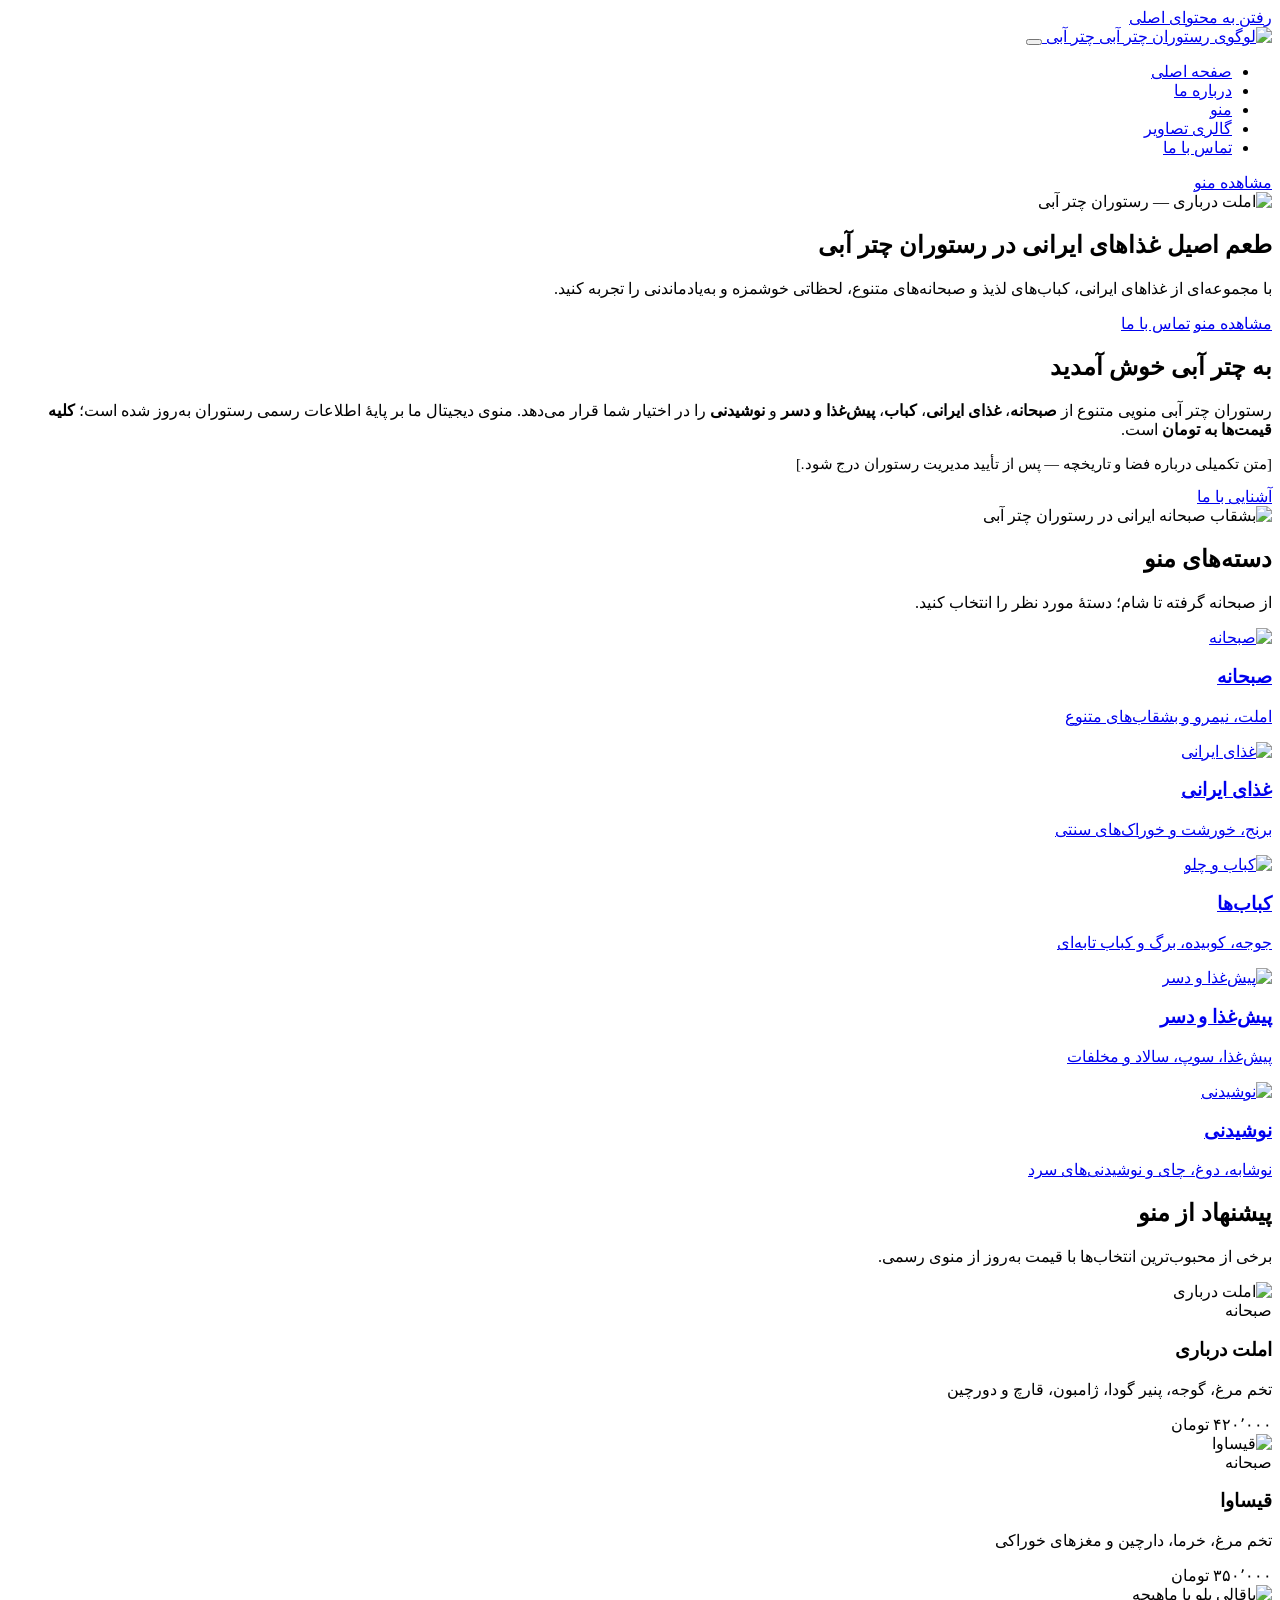
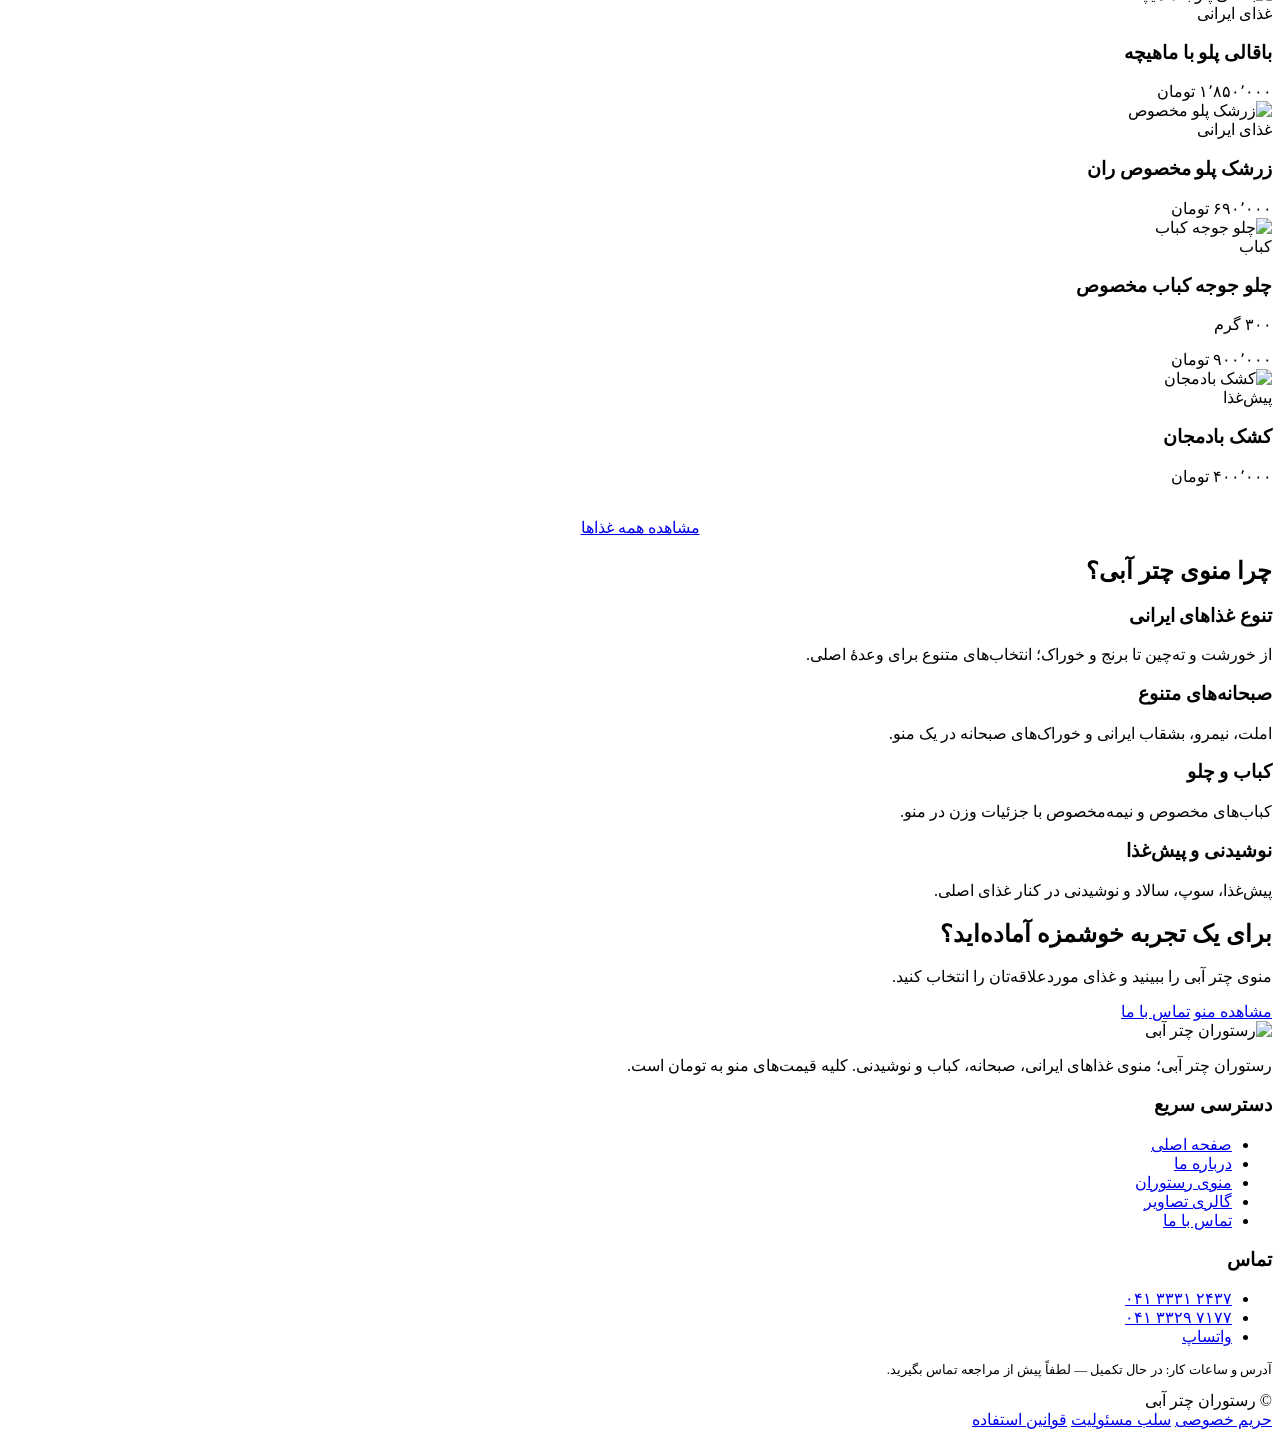
==== commit 1a78b167: "Fix GitHub Pages for branch deploy from main Stop pushing to gh-pages; verify static files on main i" ====
--- a/index.html
+++ b/index.html
@@ -5,26 +5,27 @@
     <meta name="viewport" content="width=device-width, initial-scale=1" />
     <meta name="description" content="رستوران چتر آبی — طعم اصیل غذاهای ایرانی، صبحانه‌های متنوع، کباب و پیش‌غذا. منو و قیمت‌ها به تومان." />
     <meta name="robots" content="index, follow" />
-    <link rel="canonical" href="https://chatreabi.ir/" />
+    <link rel="canonical" href="https://itsaligadimi.github.io/ChatreAbiMenu/index.html" />
     <meta property="og:type" content="website" />
     <meta property="og:locale" content="fa_IR" />
     <meta property="og:site_name" content="رستوران چتر آبی" />
     <meta property="og:title" content="رستوران چتر آبی | منوی غذا و صبحانه" />
     <meta property="og:description" content="رستوران چتر آبی — طعم اصیل غذاهای ایرانی، صبحانه‌های متنوع، کباب و پیش‌غذا. منو و قیمت‌ها به تومان." />
-    <meta property="og:url" content="https://chatreabi.ir/" />
-    <meta property="og:image" content="https://chatreabi.ir/images/food/omelet-darbary.jpg" />
+    <meta property="og:url" content="https://itsaligadimi.github.io/ChatreAbiMenu/index.html" />
+    <meta property="og:image" content="https://itsaligadimi.github.io/ChatreAbiMenu/images/food/omelet-darbary.jpg" />
     <title>رستوران چتر آبی | منوی غذا و صبحانه</title>
-    <link rel="icon" href="images/logo.png" type="image/png" />
-    <link rel="stylesheet" href="style.css" />
+    <base href="/ChatreAbiMenu/" />
+    <link rel="icon" href="/ChatreAbiMenu/images/logo.png" type="image/png" />
+    <link rel="stylesheet" href="/ChatreAbiMenu/style.css" />
     <script type="application/ld+json">
 {
   "@context": "https://schema.org",
   "@type": "Restaurant",
   "name": "رستوران چتر آبی",
-  "url": "https://chatreabi.ir/",
+  "url": "https://itsaligadimi.github.io/ChatreAbiMenu/",
   "telephone": "+98-41-33312437",
   "servesCuisine": "Persian",
-  "menu": "https://chatreabi.ir/menu.html"
+  "menu": "https://itsaligadimi.github.io/ChatreAbiMenu/menu.html"
 }
 </script>
   </head>
@@ -32,8 +33,8 @@
     <a class="skip-link" href="#featured">رفتن به محتوای اصلی</a>
     <header class="site-header">
       <div class="container header-inner">
-        <a class="logo-link" href="index.html">
-          <img src="images/logo.png" width="120" height="46" alt="لوگوی رستوران چتر آبی" />
+        <a class="logo-link" href="/ChatreAbiMenu/index.html">
+          <img src="/ChatreAbiMenu/images/logo.png" width="120" height="46" alt="لوگوی رستوران چتر آبی" />
           <span class="logo-text">چتر آبی</span>
         </a>
         <button type="button" class="nav-toggle" aria-expanded="false" aria-controls="site-nav" aria-label="باز و بسته کردن منو">
@@ -41,14 +42,14 @@
         </button>
         <nav class="site-nav" id="site-nav" aria-label="منوی اصلی">
           <ul>
-            <li><a href="index.html" aria-current="page">صفحه اصلی</a></li>
-            <li><a href="about.html">درباره ما</a></li>
-            <li><a href="menu.html">منو</a></li>
-            <li><a href="gallery.html">گالری تصاویر</a></li>
-            <li><a href="contact.html">تماس با ما</a></li>
+            <li><a href="/ChatreAbiMenu/index.html" aria-current="page">صفحه اصلی</a></li>
+            <li><a href="/ChatreAbiMenu/about.html">درباره ما</a></li>
+            <li><a href="/ChatreAbiMenu/menu.html">منو</a></li>
+            <li><a href="/ChatreAbiMenu/gallery.html">گالری تصاویر</a></li>
+            <li><a href="/ChatreAbiMenu/contact.html">تماس با ما</a></li>
           </ul>
         </nav>
-        <a class="btn btn-primary header-cta" href="menu.html">مشاهده منو</a>
+        <a class="btn btn-primary header-cta" href="/ChatreAbiMenu/menu.html">مشاهده منو</a>
       </div>
     </header>
 
@@ -290,6 +291,6 @@
         </div>
       </div>
     </footer>
-    <script src="script.js" defer></script>
+    <script src="/ChatreAbiMenu/script.js" defer></script>
   </body>
 </html>
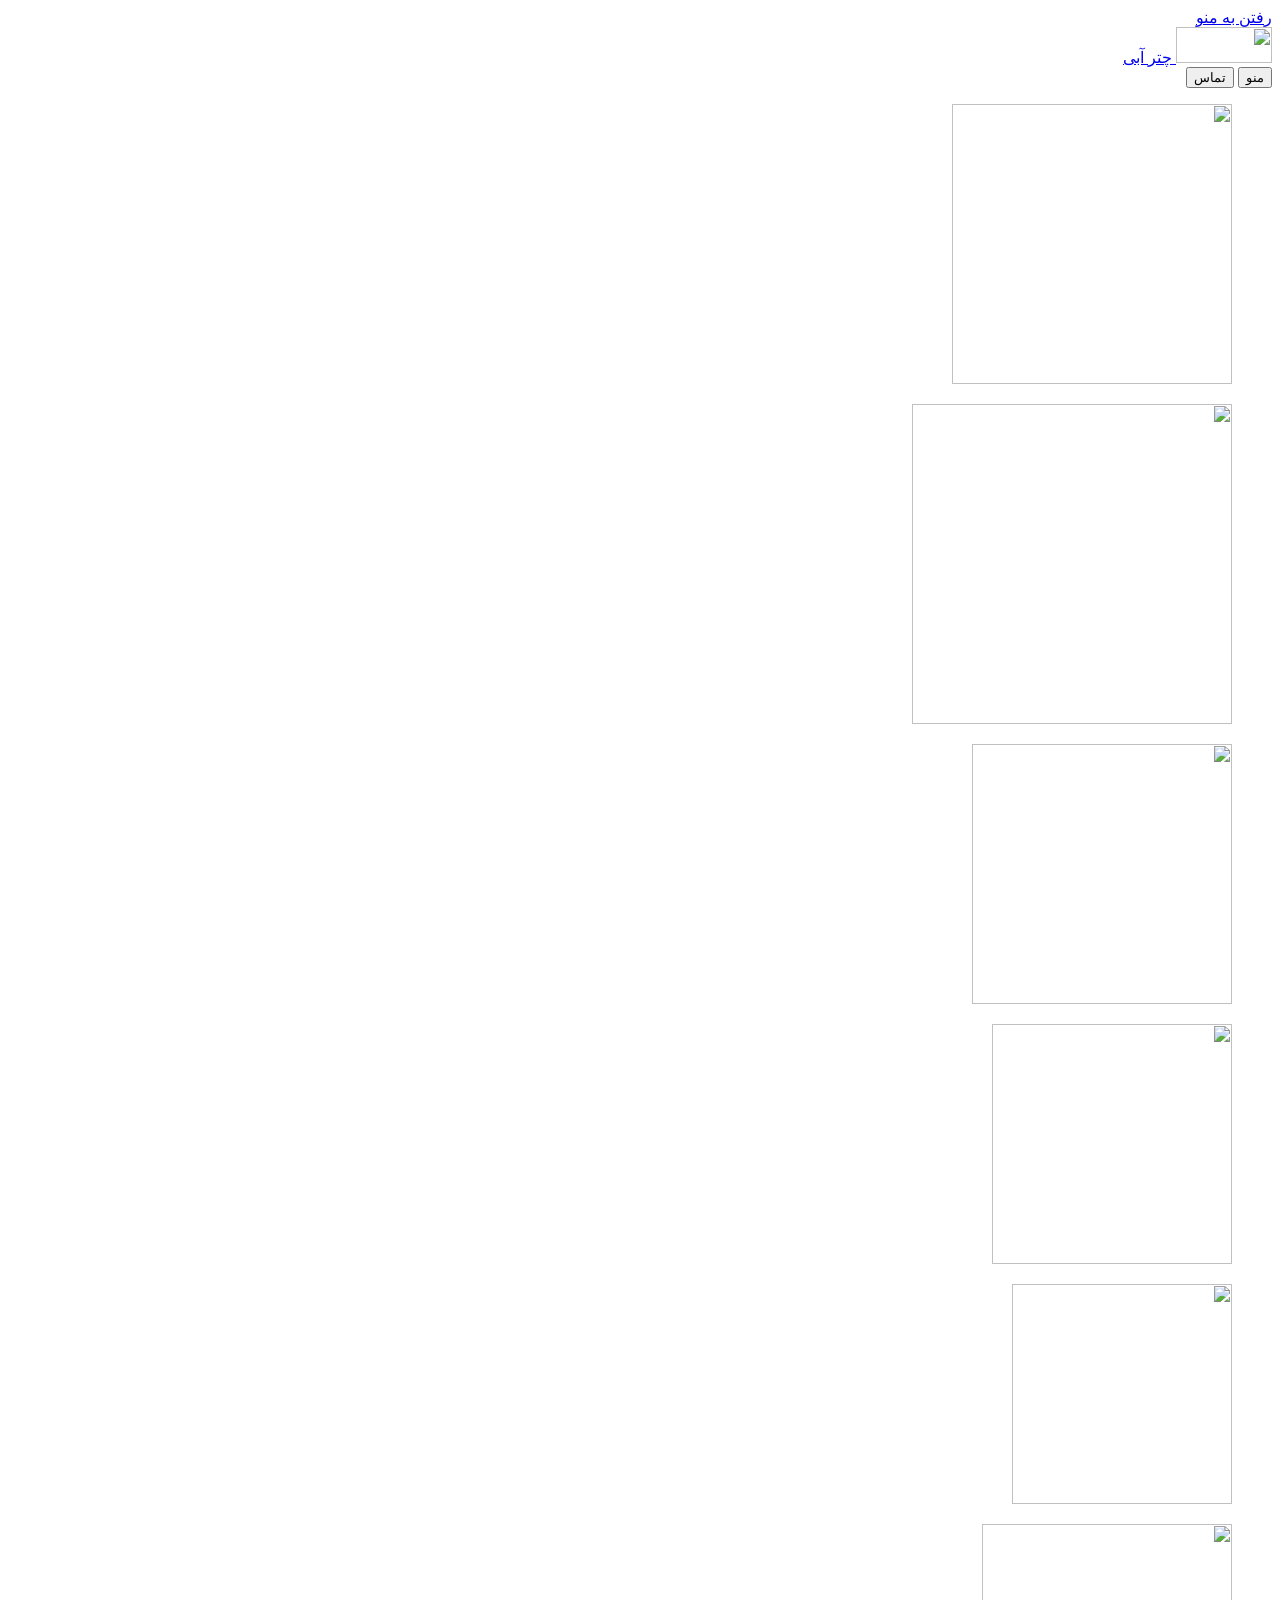
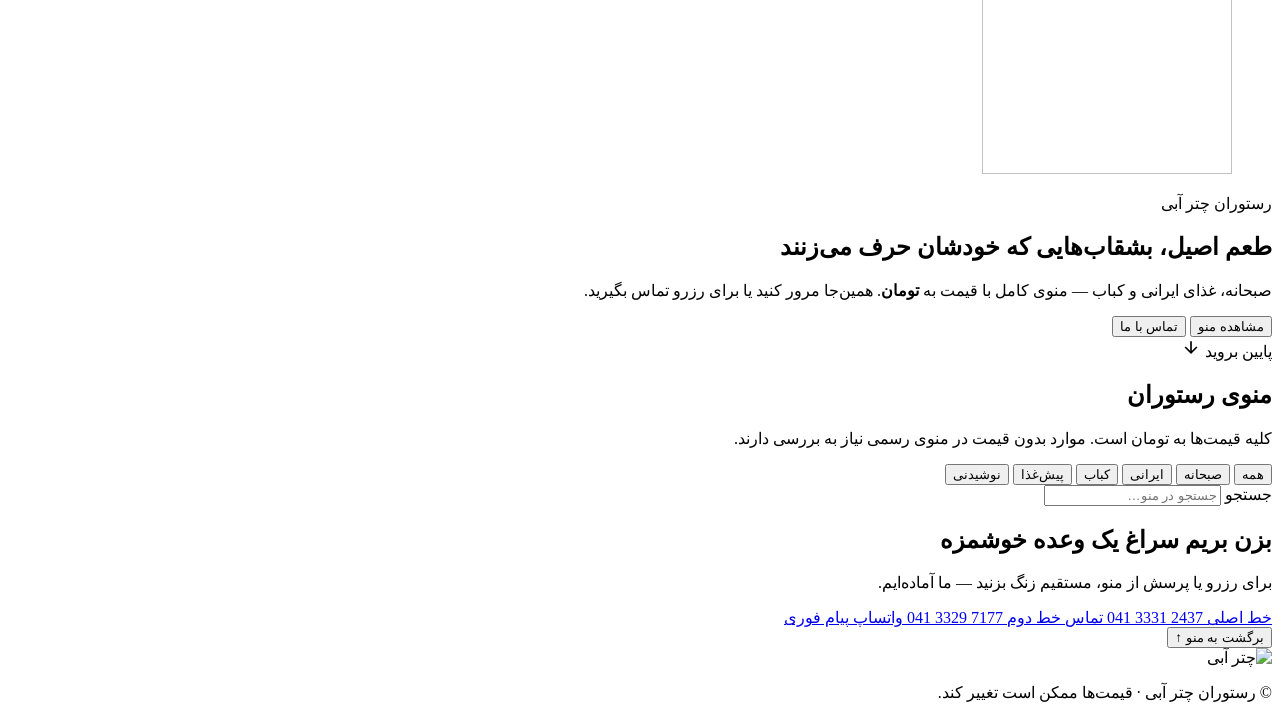
==== commit 2f29c8f1: "Redesign as single-page site with hero, menu, and contact Replace multi-page layout with three secti" ====
--- a/index.html
+++ b/index.html
@@ -3,294 +3,152 @@
   <head>
     <meta charset="UTF-8" />
     <meta name="viewport" content="width=device-width, initial-scale=1" />
-    <meta name="description" content="رستوران چتر آبی — طعم اصیل غذاهای ایرانی، صبحانه‌های متنوع، کباب و پیش‌غذا. منو و قیمت‌ها به تومان." />
+    <meta
+      name="description"
+      content="رستوران چتر آبی — منوی غذاهای ایرانی، صبحانه و کباب. قیمت‌ها به تومان."
+    />
     <meta name="robots" content="index, follow" />
-    <link rel="canonical" href="https://itsaligadimi.github.io/ChatreAbiMenu/index.html" />
-    <meta property="og:type" content="website" />
-    <meta property="og:locale" content="fa_IR" />
-    <meta property="og:site_name" content="رستوران چتر آبی" />
-    <meta property="og:title" content="رستوران چتر آبی | منوی غذا و صبحانه" />
-    <meta property="og:description" content="رستوران چتر آبی — طعم اصیل غذاهای ایرانی، صبحانه‌های متنوع، کباب و پیش‌غذا. منو و قیمت‌ها به تومان." />
-    <meta property="og:url" content="https://itsaligadimi.github.io/ChatreAbiMenu/index.html" />
-    <meta property="og:image" content="https://itsaligadimi.github.io/ChatreAbiMenu/images/food/omelet-darbary.jpg" />
-    <title>رستوران چتر آبی | منوی غذا و صبحانه</title>
     <base href="/ChatreAbiMenu/" />
-    <link rel="icon" href="/ChatreAbiMenu/images/logo.png" type="image/png" />
-    <link rel="stylesheet" href="/ChatreAbiMenu/style.css" />
-    <script type="application/ld+json">
-{
-  "@context": "https://schema.org",
-  "@type": "Restaurant",
-  "name": "رستوران چتر آبی",
-  "url": "https://itsaligadimi.github.io/ChatreAbiMenu/",
-  "telephone": "+98-41-33312437",
-  "servesCuisine": "Persian",
-  "menu": "https://itsaligadimi.github.io/ChatreAbiMenu/menu.html"
-}
-</script>
+    <title>رستوران چتر آبی</title>
+    <link rel="icon" href="images/logo.png" type="image/png" />
+    <link rel="stylesheet" href="style.css" />
   </head>
   <body>
-    <a class="skip-link" href="#featured">رفتن به محتوای اصلی</a>
-    <header class="site-header">
-      <div class="container header-inner">
-        <a class="logo-link" href="/ChatreAbiMenu/index.html">
-          <img src="/ChatreAbiMenu/images/logo.png" width="120" height="46" alt="لوگوی رستوران چتر آبی" />
-          <span class="logo-text">چتر آبی</span>
-        </a>
-        <button type="button" class="nav-toggle" aria-expanded="false" aria-controls="site-nav" aria-label="باز و بسته کردن منو">
-          <span></span><span></span><span></span>
-        </button>
-        <nav class="site-nav" id="site-nav" aria-label="منوی اصلی">
-          <ul>
-            <li><a href="/ChatreAbiMenu/index.html" aria-current="page">صفحه اصلی</a></li>
-            <li><a href="/ChatreAbiMenu/about.html">درباره ما</a></li>
-            <li><a href="/ChatreAbiMenu/menu.html">منو</a></li>
-            <li><a href="/ChatreAbiMenu/gallery.html">گالری تصاویر</a></li>
-            <li><a href="/ChatreAbiMenu/contact.html">تماس با ما</a></li>
-          </ul>
-        </nav>
-        <a class="btn btn-primary header-cta" href="/ChatreAbiMenu/menu.html">مشاهده منو</a>
-      </div>
+    <a class="skip-link" href="#menu">رفتن به منو</a>
+
+    <header class="topbar" id="topbar">
+      <a class="topbar-logo" href="#hero" aria-label="چتر آبی — صفحه اصلی">
+        <img src="images/logo.png" width="96" height="36" alt="" />
+        <span>چتر آبی</span>
+      </a>
+      <nav class="topbar-nav" aria-label="میانبرها">
+        <button type="button" class="nav-chip" data-scroll="menu">منو</button>
+        <button type="button" class="nav-chip nav-chip-accent" data-scroll="contact">تماس</button>
+      </nav>
     </header>
 
-    <main>
-      <section class="hero" aria-labelledby="hero-title">
-        <div class="hero-bg">
-          <img src="images/food/omelet-darbary.jpg" alt="املت درباری — رستوران چتر آبی" width="1600" height="900" fetchpriority="high" />
-          <div class="hero-overlay"></div>
-        </div>
-        <div class="container hero-content">
-          <h1 id="hero-title">طعم اصیل غذاهای ایرانی در رستوران چتر آبی</h1>
-          <p class="hero-lead">با مجموعه‌ای از غذاهای ایرانی، کباب‌های لذیذ و صبحانه‌های متنوع، لحظاتی خوشمزه و به‌یادماندنی را تجربه کنید.</p>
-          <div class="hero-actions">
-            <a class="btn btn-gold" href="menu.html">مشاهده منو</a>
-            <a class="btn btn-secondary" href="contact.html">تماس با ما</a>
-          </div>
-        </div>
-      </section>
+    <section class="hero" id="hero" aria-labelledby="hero-title">
+      <div class="hero-bg" aria-hidden="true">
+        <div class="blob blob-1"></div>
+        <div class="blob blob-2"></div>
+        <div class="blob blob-3"></div>
+      </div>
 
-      <section class="section" aria-labelledby="intro-title">
-        <div class="container split reveal">
-          <div>
-            <h2 id="intro-title">به چتر آبی خوش آمدید</h2>
-            <p>رستوران چتر آبی منویی متنوع از <strong>صبحانه</strong>، <strong>غذای ایرانی</strong>، <strong>کباب</strong>، <strong>پیش‌غذا و دسر</strong> و <strong>نوشیدنی</strong> را در اختیار شما قرار می‌دهد. منوی دیجیتال ما بر پایهٔ اطلاعات رسمی رستوران به‌روز شده است؛ <strong>کلیه قیمت‌ها به تومان</strong> است.</p>
-            <p style="color:var(--muted);font-size:0.92rem;">[متن تکمیلی درباره فضا و تاریخچه — پس از تأیید مدیریت رستوران درج شود.]</p>
-            <a class="btn btn-primary" href="about.html" style="margin-top:1rem;">آشنایی با ما</a>
-          </div>
-          <div class="split-media">
-            <img src="images/food/iranian-plate.jpg" alt="بشقاب صبحانه ایرانی در رستوران چتر آبی" width="800" height="600" loading="lazy" />
-          </div>
-        </div>
-      </section>
+      <div class="hero-stage" id="hero-stage" aria-hidden="true">
+        <figure class="plate plate-1" data-depth="0.35">
+          <span class="plate-rim"></span>
+          <img src="images/food/omelet-darbary.jpg" alt="" width="280" height="280" />
+        </figure>
+        <figure class="plate plate-2" data-depth="0.55">
+          <span class="plate-rim"></span>
+          <img src="images/food/baghali-mahiche.jpg" alt="" width="320" height="320" />
+        </figure>
+        <figure class="plate plate-3" data-depth="0.25">
+          <span class="plate-rim"></span>
+          <img src="images/food/zereshk-polo.jpg" alt="" width="260" height="260" />
+        </figure>
+        <figure class="plate plate-4" data-depth="0.45">
+          <span class="plate-rim"></span>
+          <img src="images/food/qisawa.jpg" alt="" width="240" height="240" />
+        </figure>
+        <figure class="plate plate-5" data-depth="0.65">
+          <span class="plate-rim"></span>
+          <img src="images/food/ghormeh.jpg" alt="" width="220" height="220" />
+        </figure>
+        <figure class="plate plate-6" data-depth="0.3">
+          <span class="plate-rim"></span>
+          <img src="images/food/iranian-plate.jpg" alt="" width="250" height="250" />
+        </figure>
+      </div>
 
-      <section class="section section-alt" id="featured" aria-labelledby="cats-title">
-        <div class="container">
-          <div class="section-head reveal">
-            <h2 id="cats-title">دسته‌های منو</h2>
-            <p>از صبحانه گرفته تا شام؛ دستهٔ مورد نظر را انتخاب کنید.</p>
-          </div>
-          <div class="card-grid reveal">
-            <article class="category-card">
-              <a href="menu.html#cat-breakfast">
-                <img src="assets/icons/breakfast.png" alt="صبحانه" width="400" height="300" loading="lazy" />
-                <div class="category-card-body">
-                  <h3>صبحانه</h3>
-                  <p>املت، نیمرو و بشقاب‌های متنوع</p>
-                </div>
-              </a>
-            </article>
-            <article class="category-card">
-              <a href="menu.html#cat-iranian">
-                <img src="assets/icons/food.png" alt="غذای ایرانی" width="400" height="300" loading="lazy" />
-                <div class="category-card-body">
-                  <h3>غذای ایرانی</h3>
-                  <p>برنج، خورشت و خوراک‌های سنتی</p>
-                </div>
-              </a>
-            </article>
-            <article class="category-card">
-              <a href="menu.html#cat-kebab">
-                <img src="images/food/baghali-mahiche.jpg" alt="کباب و چلو" width="400" height="300" loading="lazy" />
-                <div class="category-card-body">
-                  <h3>کباب‌ها</h3>
-                  <p>جوجه، کوبیده، برگ و کباب تابه‌ای</p>
-                </div>
-              </a>
-            </article>
-            <article class="category-card">
-              <a href="menu.html#cat-appetizer">
-                <img src="assets/icons/dessert_2.png" alt="پیش‌غذا و دسر" width="400" height="300" loading="lazy" />
-                <div class="category-card-body">
-                  <h3>پیش‌غذا و دسر</h3>
-                  <p>پیش‌غذا، سوپ، سالاد و مخلفات</p>
-                </div>
-              </a>
-            </article>
-            <article class="category-card">
-              <a href="menu.html#cat-drinks">
-                <img src="assets/icons/drink.png" alt="نوشیدنی" width="400" height="300" loading="lazy" />
-                <div class="category-card-body">
-                  <h3>نوشیدنی</h3>
-                  <p>نوشابه، دوغ، چای و نوشیدنی‌های سرد</p>
-                </div>
-              </a>
-            </article>
-          </div>
-        </div>
-      </section>
-
-      <section class="section" aria-labelledby="dishes-title">
-        <div class="container">
-          <div class="section-head reveal">
-            <h2 id="dishes-title">پیشنهاد از منو</h2>
-            <p>برخی از محبوب‌ترین انتخاب‌ها با قیمت به‌روز از منوی رسمی.</p>
-          </div>
-          <div class="card-grid reveal">
-            <article class="dish-card">
-              <div class="dish-card-inner">
-                <img src="images/food/omelet-darbary.jpg" alt="املت درباری" loading="lazy" />
-                <div class="dish-card-body">
-                  <span class="dish-tag">صبحانه</span>
-                  <h3>املت درباری</h3>
-                  <p class="dish-desc">تخم مرغ، گوجه، پنیر گودا، ژامبون، قارچ و دورچین</p>
-                  <div class="dish-meta"><span class="dish-price">۴۲۰٬۰۰۰ <span class="unit">تومان</span></span></div>
-                </div>
-              </div>
-            </article>
-            <article class="dish-card">
-              <div class="dish-card-inner">
-                <img src="images/food/qisawa.jpg" alt="قیساوا" loading="lazy" />
-                <div class="dish-card-body">
-                  <span class="dish-tag">صبحانه</span>
-                  <h3>قیساوا</h3>
-                  <p class="dish-desc">تخم مرغ، خرما، دارچین و مغزهای خوراکی</p>
-                  <div class="dish-meta"><span class="dish-price">۳۵۰٬۰۰۰ <span class="unit">تومان</span></span></div>
-                </div>
-              </div>
-            </article>
-            <article class="dish-card">
-              <div class="dish-card-inner">
-                <img src="images/food/baghali-mahiche.jpg" alt="باقالی پلو با ماهیچه" loading="lazy" />
-                <div class="dish-card-body">
-                  <span class="dish-tag">غذای ایرانی</span>
-                  <h3>باقالی پلو با ماهیچه</h3>
-                  <div class="dish-meta"><span class="dish-price">۱٬۸۵۰٬۰۰۰ <span class="unit">تومان</span></span></div>
-                </div>
-              </div>
-            </article>
-            <article class="dish-card">
-              <div class="dish-card-inner">
-                <img src="images/food/zereshk-polo.jpg" alt="زرشک پلو مخصوص" loading="lazy" />
-                <div class="dish-card-body">
-                  <span class="dish-tag">غذای ایرانی</span>
-                  <h3>زرشک پلو مخصوص ران</h3>
-                  <div class="dish-meta"><span class="dish-price">۶۹۰٬۰۰۰ <span class="unit">تومان</span></span></div>
-                </div>
-              </div>
-            </article>
-            <article class="dish-card">
-              <div class="dish-card-inner">
-                <img src="images/food/ghormeh.jpg" alt="چلو جوجه کباب" loading="lazy" />
-                <div class="dish-card-body">
-                  <span class="dish-tag">کباب</span>
-                  <h3>چلو جوجه کباب مخصوص</h3>
-                  <p class="dish-desc">۳۰۰ گرم</p>
-                  <div class="dish-meta"><span class="dish-price">۹۰۰٬۰۰۰ <span class="unit">تومان</span></span></div>
-                </div>
-              </div>
-            </article>
-            <article class="dish-card">
-              <div class="dish-card-inner">
-                <img src="https://chatreabi.ir/wp-content/uploads/2025/05/544a0f23-f561-4d51-8b65-a89da549a9d0.jpg" alt="کشک بادمجان" loading="lazy" />
-                <div class="dish-card-body">
-                  <span class="dish-tag">پیش‌غذا</span>
-                  <h3>کشک بادمجان</h3>
-                  <div class="dish-meta"><span class="dish-price">۴۰۰٬۰۰۰ <span class="unit">تومان</span></span></div>
-                </div>
-              </div>
-            </article>
-          </div>
-          <p style="text-align:center;margin-top:2rem;"><a class="btn btn-primary" href="menu.html">مشاهده همه غذاها</a></p>
-        </div>
-      </section>
-
-      <section class="section section-alt" aria-labelledby="why-title">
-        <div class="container">
-          <div class="section-head reveal">
-            <h2 id="why-title">چرا منوی چتر آبی؟</h2>
-          </div>
-          <div class="features reveal">
-            <div class="feature">
-              <h3>تنوع غذاهای ایرانی</h3>
-              <p>از خورشت و ته‌چین تا برنج و خوراک؛ انتخاب‌های متنوع برای وعدهٔ اصلی.</p>
-            </div>
-            <div class="feature">
-              <h3>صبحانه‌های متنوع</h3>
-              <p>املت، نیمرو، بشقاب ایرانی و خوراک‌های صبحانه در یک منو.</p>
-            </div>
-            <div class="feature">
-              <h3>کباب و چلو</h3>
-              <p>کباب‌های مخصوص و نیمه‌مخصوص با جزئیات وزن در منو.</p>
-            </div>
-            <div class="feature">
-              <h3>نوشیدنی و پیش‌غذا</h3>
-              <p>پیش‌غذا، سوپ، سالاد و نوشیدنی در کنار غذای اصلی.</p>
-            </div>
-          </div>
-        </div>
-      </section>
-
-      <section class="section">
-        <div class="container reveal">
-          <div class="cta-band">
-            <h2>برای یک تجربه خوشمزه آماده‌اید؟</h2>
-            <p>منوی چتر آبی را ببینید و غذای موردعلاقه‌تان را انتخاب کنید.</p>
-            <div class="hero-actions" style="justify-content:center;">
-              <a class="btn btn-gold" href="menu.html">مشاهده منو</a>
-              <a class="btn btn-secondary" href="contact.html">تماس با ما</a>
-            </div>
-          </div>
-        </div>
-      </section>
-    </main>
-    <footer class="site-footer">
-      <div class="container">
-        <div class="footer-grid">
-          <div class="footer-brand">
-            <img src="images/logo.png" width="140" height="53" alt="رستوران چتر آبی" loading="lazy" />
-            <p>رستوران چتر آبی؛ منوی غذاهای ایرانی، صبحانه، کباب و نوشیدنی. کلیه قیمت‌های منو به تومان است.</p>
-          </div>
-          <div class="footer-col">
-            <h3>دسترسی سریع</h3>
-            <ul>
-              <li><a href="index.html">صفحه اصلی</a></li>
-              <li><a href="about.html">درباره ما</a></li>
-              <li><a href="menu.html">منوی رستوران</a></li>
-              <li><a href="gallery.html">گالری تصاویر</a></li>
-              <li><a href="contact.html">تماس با ما</a></li>
-            </ul>
-          </div>
-          <div class="footer-col">
-            <h3>تماس</h3>
-            <ul>
-              <li><a href="tel:+984133312437" dir="ltr">۰۴۱ ۳۳۳۱ ۲۴۳۷</a></li>
-              <li><a href="tel:+984133297177" dir="ltr">۰۴۱ ۳۳۲۹ ۷۱۷۷</a></li>
-              <li><a href="https://wa.me/989122794809" rel="noopener noreferrer" target="_blank">واتساپ</a></li>
-            </ul>
-            <!-- PLACEHOLDER_ADDRESS: آدرس و ساعات کار پس از تأیید مدیریت درج شود -->
-            <p class="placeholder-note" style="margin-top:0.75rem;font-size:0.8rem;">آدرس و ساعات کار: در حال تکمیل — لطفاً پیش از مراجعه تماس بگیرید.</p>
-          </div>
-        </div>
-        <div class="footer-bottom">
-          <span>© <span id="year"></span> رستوران چتر آبی</span>
-          <div class="footer-legal">
-            <a href="privacy-policy.html">حریم خصوصی</a>
-            <a href="disclaimer.html">سلب مسئولیت</a>
-            <a href="terms.html">قوانین استفاده</a>
-          </div>
+      <div class="hero-content">
+        <p class="hero-kicker">رستوران چتر آبی</p>
+        <h1 id="hero-title">طعم اصیل، بشقاب‌هایی که خودشان حرف می‌زنند</h1>
+        <p class="hero-lead">
+          صبحانه، غذای ایرانی و کباب — منوی کامل با قیمت به <strong>تومان</strong>. همین‌جا مرور کنید یا
+          برای رزرو تماس بگیرید.
+        </p>
+        <div class="hero-cta">
+          <button type="button" class="btn btn-primary" data-scroll="menu">مشاهده منو</button>
+          <button type="button" class="btn btn-ghost" data-scroll="contact">تماس با ما</button>
         </div>
       </div>
-    </footer>
-    <script src="/ChatreAbiMenu/script.js" defer></script>
+
+      <div class="hero-scroll-hint" aria-hidden="true">
+        <span>پایین بروید</span>
+        <svg width="20" height="20" viewBox="0 0 24 24" fill="none" stroke="currentColor" stroke-width="2">
+          <path d="M12 5v14M5 12l7 7 7-7" />
+        </svg>
+      </div>
+    </section>
+
+    <section class="menu-section" id="menu" aria-labelledby="menu-title">
+      <div class="menu-section-inner">
+        <header class="menu-header">
+          <h2 id="menu-title">منوی رستوران</h2>
+          <p>کلیه قیمت‌ها به تومان است. موارد بدون قیمت در منوی رسمی نیاز به بررسی دارند.</p>
+        </header>
+
+        <div class="menu-controls">
+          <div class="menu-tabs" role="tablist" aria-label="دسته منو">
+            <button type="button" class="menu-tab is-active" data-category="all" role="tab" aria-selected="true">همه</button>
+            <button type="button" class="menu-tab" data-category="breakfast" role="tab" aria-selected="false">صبحانه</button>
+            <button type="button" class="menu-tab" data-category="iranian" role="tab" aria-selected="false">ایرانی</button>
+            <button type="button" class="menu-tab" data-category="kebab" role="tab" aria-selected="false">کباب</button>
+            <button type="button" class="menu-tab" data-category="appetizer" role="tab" aria-selected="false">پیش‌غذا</button>
+            <button type="button" class="menu-tab" data-category="drinks" role="tab" aria-selected="false">نوشیدنی</button>
+          </div>
+          <label class="menu-search">
+            <span class="sr-only">جستجو</span>
+            <input type="search" id="menu-search" placeholder="جستجو در منو…" autocomplete="off" />
+          </label>
+        </div>
+
+        <div class="menu-board" id="menu-board" aria-live="polite"></div>
+        <p class="menu-empty" id="menu-empty" hidden>چیزی پیدا نشد.</p>
+      </div>
+    </section>
+
+    <section class="contact-section" id="contact" aria-labelledby="contact-title">
+      <div class="contact-orbit" aria-hidden="true">
+        <div class="orbit-ring"></div>
+        <div class="orbit-dots"></div>
+      </div>
+
+      <div class="contact-inner">
+        <h2 id="contact-title" class="contact-title">بزن بریم سراغ یک وعده خوشمزه</h2>
+        <p class="contact-tagline">برای رزرو یا پرسش از منو، مستقیم زنگ بزنید — ما آماده‌ایم.</p>
+
+        <div class="contact-constellation">
+          <a class="orbit-card orbit-card-main" href="tel:+984133312437">
+            <span class="orbit-card-label">خط اصلی</span>
+            <span class="orbit-card-value" dir="ltr">041 3331 2437</span>
+            <span class="orbit-card-action">تماس</span>
+          </a>
+          <a class="orbit-card" href="tel:+984133297177">
+            <span class="orbit-card-label">خط دوم</span>
+            <span class="orbit-card-value" dir="ltr">041 3329 7177</span>
+          </a>
+          <a
+            class="orbit-card orbit-card-wa"
+            href="https://wa.me/989122794809"
+            target="_blank"
+            rel="noopener noreferrer"
+          >
+            <span class="orbit-card-label">واتساپ</span>
+            <span class="orbit-card-value">پیام فوری</span>
+          </a>
+        </div>
+
+        <button type="button" class="contact-menu-back" data-scroll="menu">برگشت به منو ↑</button>
+      </div>
+
+      <footer class="site-foot">
+        <img src="images/logo.png" width="100" height="38" alt="چتر آبی" loading="lazy" />
+        <p>© <span id="year"></span> رستوران چتر آبی · قیمت‌ها ممکن است تغییر کند.</p>
+      </footer>
+    </section>
+
+    <script src="script.js" defer></script>
   </body>
-</html>+</html>
--- a/style.css
+++ b/style.css
@@ -0,0 +1,742 @@
+@font-face {
+  font-family: Vazirmatn;
+  src: url("images/fonts/Vazirmatn-Regular.woff2") format("woff2");
+  font-weight: 400;
+  font-display: swap;
+}
+@font-face {
+  font-family: Vazirmatn;
+  src: url("images/fonts/Vazirmatn-Medium.woff2") format("woff2");
+  font-weight: 500;
+  font-display: swap;
+}
+@font-face {
+  font-family: Vazirmatn;
+  src: url("images/fonts/Vazirmatn-Bold.woff2") format("woff2");
+  font-weight: 700;
+  font-display: swap;
+}
+
+:root {
+  --blue-deep: #0c3d6e;
+  --blue: #1a6bb5;
+  --blue-soft: #d4e8f7;
+  --blue-mist: #eef6fc;
+  --cream: #fff9f2;
+  --warm: #f5e6d3;
+  --peach: #ffb088;
+  --coral: #ff7d6e;
+  --gold: #e8b84a;
+  --ink: #1e2a35;
+  --muted: #5a6b7a;
+  --white: #ffffff;
+  --shadow-plate: 0 24px 48px rgba(12, 61, 110, 0.18), 0 8px 16px rgba(0, 0, 0, 0.06);
+  --radius: 20px;
+  --topbar-h: 3.75rem;
+}
+
+*,
+*::before,
+*::after {
+  box-sizing: border-box;
+}
+
+html {
+  scroll-behavior: smooth;
+}
+
+@media (prefers-reduced-motion: reduce) {
+  html {
+    scroll-behavior: auto;
+  }
+}
+
+body {
+  margin: 0;
+  font-family: Vazirmatn, Tahoma, sans-serif;
+  color: var(--ink);
+  background: var(--cream);
+  overflow-x: hidden;
+}
+
+img {
+  max-width: 100%;
+  display: block;
+}
+
+button {
+  font-family: inherit;
+  cursor: pointer;
+}
+
+.sr-only {
+  position: absolute;
+  width: 1px;
+  height: 1px;
+  padding: 0;
+  margin: -1px;
+  overflow: hidden;
+  clip: rect(0, 0, 0, 0);
+  border: 0;
+}
+
+.skip-link {
+  position: absolute;
+  top: -3rem;
+  right: 1rem;
+  z-index: 9999;
+  padding: 0.5rem 1rem;
+  background: var(--blue-deep);
+  color: var(--white);
+  border-radius: 8px;
+  text-decoration: none;
+}
+
+.skip-link:focus {
+  top: 1rem;
+}
+
+/* ——— Topbar ——— */
+.topbar {
+  position: fixed;
+  top: 0;
+  left: 0;
+  right: 0;
+  z-index: 100;
+  height: var(--topbar-h);
+  display: flex;
+  align-items: center;
+  justify-content: space-between;
+  padding: 0 1.25rem;
+  background: rgba(255, 249, 242, 0.82);
+  backdrop-filter: blur(12px);
+  border-bottom: 1px solid rgba(26, 107, 181, 0.08);
+  transition: box-shadow 0.25s ease, background 0.25s ease;
+}
+
+.topbar.is-scrolled {
+  box-shadow: 0 4px 24px rgba(12, 61, 110, 0.08);
+}
+
+.topbar-logo {
+  display: flex;
+  align-items: center;
+  gap: 0.5rem;
+  text-decoration: none;
+  color: var(--blue-deep);
+  font-weight: 700;
+  font-size: 0.95rem;
+}
+
+.topbar-logo img {
+  height: 2rem;
+  width: auto;
+}
+
+.topbar-nav {
+  display: flex;
+  gap: 0.5rem;
+}
+
+.nav-chip {
+  border: none;
+  padding: 0.45rem 1rem;
+  border-radius: 999px;
+  font-size: 0.85rem;
+  font-weight: 600;
+  background: var(--white);
+  color: var(--blue-deep);
+  box-shadow: 0 2px 8px rgba(12, 61, 110, 0.08);
+  transition: transform 0.2s ease, box-shadow 0.2s ease;
+}
+
+.nav-chip:hover {
+  transform: translateY(-1px);
+  box-shadow: 0 6px 16px rgba(12, 61, 110, 0.12);
+}
+
+.nav-chip:focus-visible {
+  outline: 3px solid var(--blue);
+  outline-offset: 2px;
+}
+
+.nav-chip-accent {
+  background: linear-gradient(135deg, var(--blue) 0%, var(--blue-deep) 100%);
+  color: var(--white);
+}
+
+/* ——— Hero ——— */
+.hero {
+  position: relative;
+  min-height: 100svh;
+  min-height: 100vh;
+  padding: calc(var(--topbar-h) + 1rem) 1.25rem 4rem;
+  display: flex;
+  align-items: center;
+  justify-content: center;
+  overflow: hidden;
+  background: linear-gradient(165deg, var(--cream) 0%, var(--blue-mist) 45%, var(--warm) 100%);
+}
+
+.hero-bg {
+  position: absolute;
+  inset: 0;
+  pointer-events: none;
+}
+
+.blob {
+  position: absolute;
+  border-radius: 50%;
+  filter: blur(60px);
+  opacity: 0.5;
+}
+
+.blob-1 {
+  width: 50vw;
+  height: 50vw;
+  max-width: 420px;
+  max-height: 420px;
+  background: var(--blue-soft);
+  top: -10%;
+  left: -5%;
+}
+
+.blob-2 {
+  width: 40vw;
+  height: 40vw;
+  max-width: 320px;
+  background: rgba(255, 176, 136, 0.45);
+  bottom: 10%;
+  right: -8%;
+}
+
+.blob-3 {
+  width: 28vw;
+  height: 28vw;
+  max-width: 200px;
+  background: rgba(232, 184, 74, 0.35);
+  top: 40%;
+  right: 20%;
+}
+
+.hero-stage {
+  position: absolute;
+  inset: 0;
+  pointer-events: none;
+  perspective: 1200px;
+}
+
+.plate {
+  position: absolute;
+  margin: 0;
+  width: clamp(7rem, 18vw, 11rem);
+  aspect-ratio: 1;
+  transform-style: preserve-3d;
+  will-change: transform;
+  transition: transform 0.08s linear;
+}
+
+.plate-rim {
+  position: absolute;
+  inset: -6%;
+  border-radius: 50%;
+  background: radial-gradient(circle at 35% 30%, #fff 0%, #f0f4f8 55%, #dce4ec 100%);
+  box-shadow: var(--shadow-plate);
+}
+
+.plate img {
+  position: relative;
+  z-index: 1;
+  width: 88%;
+  height: 88%;
+  margin: 6%;
+  object-fit: cover;
+  border-radius: 50%;
+  box-shadow: inset 0 0 0 3px rgba(255, 255, 255, 0.9);
+}
+
+.plate-1 {
+  top: 12%;
+  right: 8%;
+}
+.plate-2 {
+  top: 8%;
+  left: 5%;
+  width: clamp(8rem, 22vw, 13rem);
+}
+.plate-3 {
+  bottom: 18%;
+  right: 12%;
+}
+.plate-4 {
+  bottom: 22%;
+  left: 10%;
+}
+.plate-5 {
+  top: 42%;
+  right: 2%;
+  width: clamp(6rem, 14vw, 9rem);
+}
+.plate-6 {
+  top: 38%;
+  left: 2%;
+  width: clamp(6.5rem, 15vw, 9.5rem);
+}
+
+.hero-content {
+  position: relative;
+  z-index: 2;
+  max-width: 34rem;
+  text-align: center;
+  padding: 1.5rem;
+  background: rgba(255, 249, 242, 0.75);
+  backdrop-filter: blur(8px);
+  border-radius: var(--radius);
+  border: 1px solid rgba(255, 255, 255, 0.8);
+  box-shadow: 0 20px 50px rgba(12, 61, 110, 0.1);
+}
+
+.hero-kicker {
+  margin: 0 0 0.5rem;
+  font-size: 0.8rem;
+  font-weight: 600;
+  letter-spacing: 0.04em;
+  color: var(--blue);
+  text-transform: uppercase;
+}
+
+.hero h1 {
+  margin: 0 0 1rem;
+  font-size: clamp(1.65rem, 5vw, 2.35rem);
+  font-weight: 800;
+  line-height: 1.35;
+  color: var(--blue-deep);
+}
+
+.hero-lead {
+  margin: 0 0 1.5rem;
+  color: var(--muted);
+  font-size: 1rem;
+  line-height: 1.75;
+}
+
+.hero-cta {
+  display: flex;
+  flex-wrap: wrap;
+  gap: 0.65rem;
+  justify-content: center;
+}
+
+.btn {
+  border: none;
+  padding: 0.75rem 1.5rem;
+  border-radius: 999px;
+  font-size: 0.95rem;
+  font-weight: 600;
+  transition: transform 0.2s ease, box-shadow 0.2s ease;
+}
+
+.btn:focus-visible {
+  outline: 3px solid var(--coral);
+  outline-offset: 2px;
+}
+
+.btn-primary {
+  background: linear-gradient(135deg, var(--coral) 0%, var(--peach) 100%);
+  color: var(--ink);
+  box-shadow: 0 8px 20px rgba(255, 125, 110, 0.35);
+}
+
+.btn-primary:hover {
+  transform: translateY(-2px) scale(1.02);
+}
+
+.btn-ghost {
+  background: var(--white);
+  color: var(--blue-deep);
+  border: 2px solid var(--blue-soft);
+}
+
+.btn-ghost:hover {
+  border-color: var(--blue);
+  transform: translateY(-1px);
+}
+
+.hero-scroll-hint {
+  position: absolute;
+  bottom: 1.25rem;
+  left: 50%;
+  transform: translateX(-50%);
+  display: flex;
+  flex-direction: column;
+  align-items: center;
+  gap: 0.25rem;
+  font-size: 0.75rem;
+  color: var(--muted);
+  opacity: 0.7;
+  animation: bob 2.5s ease-in-out infinite;
+}
+
+@keyframes bob {
+  0%,
+  100% {
+    transform: translateX(-50%) translateY(0);
+  }
+  50% {
+    transform: translateX(-50%) translateY(6px);
+  }
+}
+
+@media (max-width: 768px) {
+  .plate-5,
+  .plate-6 {
+    opacity: 0.65;
+    transform: scale(0.85);
+  }
+  .hero-content {
+    margin-top: 2rem;
+  }
+}
+
+@media (prefers-reduced-motion: reduce) {
+  .hero-scroll-hint {
+    animation: none;
+  }
+  .plate {
+    transition: none;
+  }
+}
+
+/* ——— Menu ——— */
+.menu-section {
+  position: relative;
+  padding: 4rem 1.25rem 5rem;
+  background: var(--white);
+  border-radius: 2rem 2rem 0 0;
+  margin-top: -1.5rem;
+  box-shadow: 0 -12px 40px rgba(12, 61, 110, 0.06);
+}
+
+.menu-section-inner {
+  max-width: 42rem;
+  margin: 0 auto;
+}
+
+.menu-header {
+  text-align: center;
+  margin-bottom: 2rem;
+}
+
+.menu-header h2 {
+  margin: 0 0 0.5rem;
+  font-size: clamp(1.5rem, 4vw, 2rem);
+  color: var(--blue-deep);
+}
+
+.menu-header p {
+  margin: 0;
+  font-size: 0.9rem;
+  color: var(--muted);
+}
+
+.menu-controls {
+  display: flex;
+  flex-direction: column;
+  gap: 0.75rem;
+  margin-bottom: 1.5rem;
+  position: sticky;
+  top: var(--topbar-h);
+  z-index: 20;
+  padding: 0.75rem 0;
+  background: linear-gradient(to bottom, var(--white) 70%, transparent);
+}
+
+.menu-tabs {
+  display: flex;
+  flex-wrap: wrap;
+  gap: 0.4rem;
+  justify-content: center;
+}
+
+.menu-tab {
+  border: 1px solid var(--blue-soft);
+  background: var(--blue-mist);
+  color: var(--blue-deep);
+  padding: 0.4rem 0.85rem;
+  border-radius: 999px;
+  font-size: 0.78rem;
+  font-weight: 600;
+}
+
+.menu-tab.is-active {
+  background: var(--blue-deep);
+  color: var(--white);
+  border-color: var(--blue-deep);
+}
+
+.menu-search input {
+  width: 100%;
+  padding: 0.65rem 1rem;
+  border: 2px solid var(--blue-soft);
+  border-radius: 999px;
+  font-size: 1rem;
+  background: var(--cream);
+}
+
+.menu-search input:focus {
+  outline: none;
+  border-color: var(--blue);
+}
+
+.menu-block {
+  margin-bottom: 2rem;
+}
+
+.menu-block-title {
+  margin: 0 0 0.75rem;
+  font-size: 1.05rem;
+  color: var(--blue);
+  padding-bottom: 0.35rem;
+  border-bottom: 2px dashed var(--warm);
+}
+
+.menu-subtitle {
+  margin: 1rem 0 0.5rem;
+  font-size: 0.88rem;
+  color: var(--muted);
+  font-weight: 600;
+}
+
+.menu-items {
+  list-style: none;
+  margin: 0;
+  padding: 0;
+}
+
+.menu-item {
+  display: grid;
+  grid-template-columns: 1fr auto;
+  gap: 0.25rem 1rem;
+  padding: 0.65rem 0;
+  border-bottom: 1px solid rgba(26, 107, 181, 0.08);
+  align-items: baseline;
+}
+
+.menu-item-name {
+  margin: 0;
+  font-weight: 600;
+  font-size: 0.95rem;
+}
+
+.menu-item-desc {
+  grid-column: 1 / -1;
+  margin: 0;
+  font-size: 0.78rem;
+  color: var(--muted);
+}
+
+.menu-item-price {
+  font-weight: 700;
+  color: var(--blue-deep);
+  white-space: nowrap;
+  font-size: 0.9rem;
+}
+
+.menu-item-price.is-tbd {
+  font-size: 0.75rem;
+  color: var(--muted);
+  font-weight: 600;
+}
+
+.menu-empty {
+  text-align: center;
+  color: var(--muted);
+  padding: 2rem;
+}
+
+/* ——— Contact ——— */
+.contact-section {
+  position: relative;
+  min-height: 85vh;
+  padding: 5rem 1.25rem 2rem;
+  background: radial-gradient(ellipse 120% 80% at 50% 0%, var(--blue-deep) 0%, #082a4d 55%, #061e38 100%);
+  color: var(--white);
+  overflow: hidden;
+}
+
+.contact-orbit {
+  position: absolute;
+  inset: 0;
+  pointer-events: none;
+}
+
+.orbit-ring {
+  position: absolute;
+  width: min(90vw, 520px);
+  height: min(90vw, 520px);
+  border: 1px dashed rgba(255, 255, 255, 0.15);
+  border-radius: 50%;
+  top: 50%;
+  left: 50%;
+  transform: translate(-50%, -55%);
+  animation: spin 80s linear infinite;
+}
+
+.orbit-dots {
+  position: absolute;
+  inset: 0;
+  background-image: radial-gradient(circle, rgba(255, 255, 255, 0.12) 1px, transparent 1px);
+  background-size: 28px 28px;
+  opacity: 0.4;
+}
+
+@keyframes spin {
+  to {
+    transform: translate(-50%, -55%) rotate(360deg);
+  }
+}
+
+.contact-inner {
+  position: relative;
+  z-index: 1;
+  max-width: 36rem;
+  margin: 0 auto;
+  text-align: center;
+}
+
+.contact-title {
+  margin: 0 0 0.75rem;
+  font-size: clamp(1.6rem, 5vw, 2.25rem);
+  font-weight: 800;
+  line-height: 1.3;
+}
+
+.contact-tagline {
+  margin: 0 0 2.5rem;
+  opacity: 0.88;
+  font-size: 1rem;
+}
+
+.contact-constellation {
+  display: grid;
+  gap: 1rem;
+  margin-bottom: 2rem;
+}
+
+@media (min-width: 640px) {
+  .contact-constellation {
+    grid-template-columns: 1fr 1fr;
+    grid-template-rows: auto auto;
+  }
+  .orbit-card-main {
+    grid-column: 1 / -1;
+  }
+}
+
+.orbit-card {
+  position: relative;
+  display: flex;
+  flex-direction: column;
+  align-items: center;
+  justify-content: center;
+  gap: 0.35rem;
+  padding: 1.35rem 1rem;
+  text-decoration: none;
+  color: inherit;
+  border-radius: var(--radius);
+  background: rgba(255, 255, 255, 0.08);
+  border: 1px solid rgba(255, 255, 255, 0.18);
+  backdrop-filter: blur(10px);
+  transition: transform 0.25s ease, background 0.25s ease, box-shadow 0.25s ease;
+  overflow: hidden;
+}
+
+.orbit-card::before {
+  content: "";
+  position: absolute;
+  inset: 0;
+  background: radial-gradient(circle at var(--mx, 50%) var(--my, 50%), rgba(255, 176, 136, 0.25), transparent 55%);
+  opacity: 0;
+  transition: opacity 0.3s ease;
+}
+
+.orbit-card:hover {
+  transform: translateY(-4px) scale(1.02);
+  background: rgba(255, 255, 255, 0.14);
+  box-shadow: 0 16px 40px rgba(0, 0, 0, 0.25);
+}
+
+.orbit-card:hover::before {
+  opacity: 1;
+}
+
+.orbit-card-main {
+  background: linear-gradient(145deg, rgba(255, 176, 136, 0.35) 0%, rgba(26, 107, 181, 0.4) 100%);
+  border-color: rgba(255, 255, 255, 0.35);
+  padding: 1.75rem 1rem;
+}
+
+.orbit-card-label {
+  font-size: 0.75rem;
+  text-transform: uppercase;
+  letter-spacing: 0.06em;
+  opacity: 0.85;
+}
+
+.orbit-card-value {
+  font-size: clamp(1.25rem, 4vw, 1.65rem);
+  font-weight: 800;
+}
+
+.orbit-card-action {
+  margin-top: 0.25rem;
+  font-size: 0.8rem;
+  padding: 0.25rem 0.75rem;
+  background: var(--white);
+  color: var(--blue-deep);
+  border-radius: 999px;
+  font-weight: 700;
+}
+
+.orbit-card-wa {
+  border-color: rgba(134, 239, 172, 0.35);
+}
+
+.contact-menu-back {
+  border: none;
+  background: transparent;
+  color: rgba(255, 255, 255, 0.75);
+  font-size: 0.9rem;
+  text-decoration: underline;
+  text-underline-offset: 4px;
+}
+
+.contact-menu-back:hover {
+  color: var(--white);
+}
+
+.site-foot {
+  position: relative;
+  z-index: 1;
+  margin-top: 3rem;
+  text-align: center;
+  padding-top: 2rem;
+  border-top: 1px solid rgba(255, 255, 255, 0.12);
+}
+
+.site-foot img {
+  margin: 0 auto 0.75rem;
+  opacity: 0.9;
+}
+
+.site-foot p {
+  margin: 0;
+  font-size: 0.78rem;
+  opacity: 0.65;
+}
+
+@media (prefers-reduced-motion: reduce) {
+  .orbit-ring {
+    animation: none;
+  }
+}
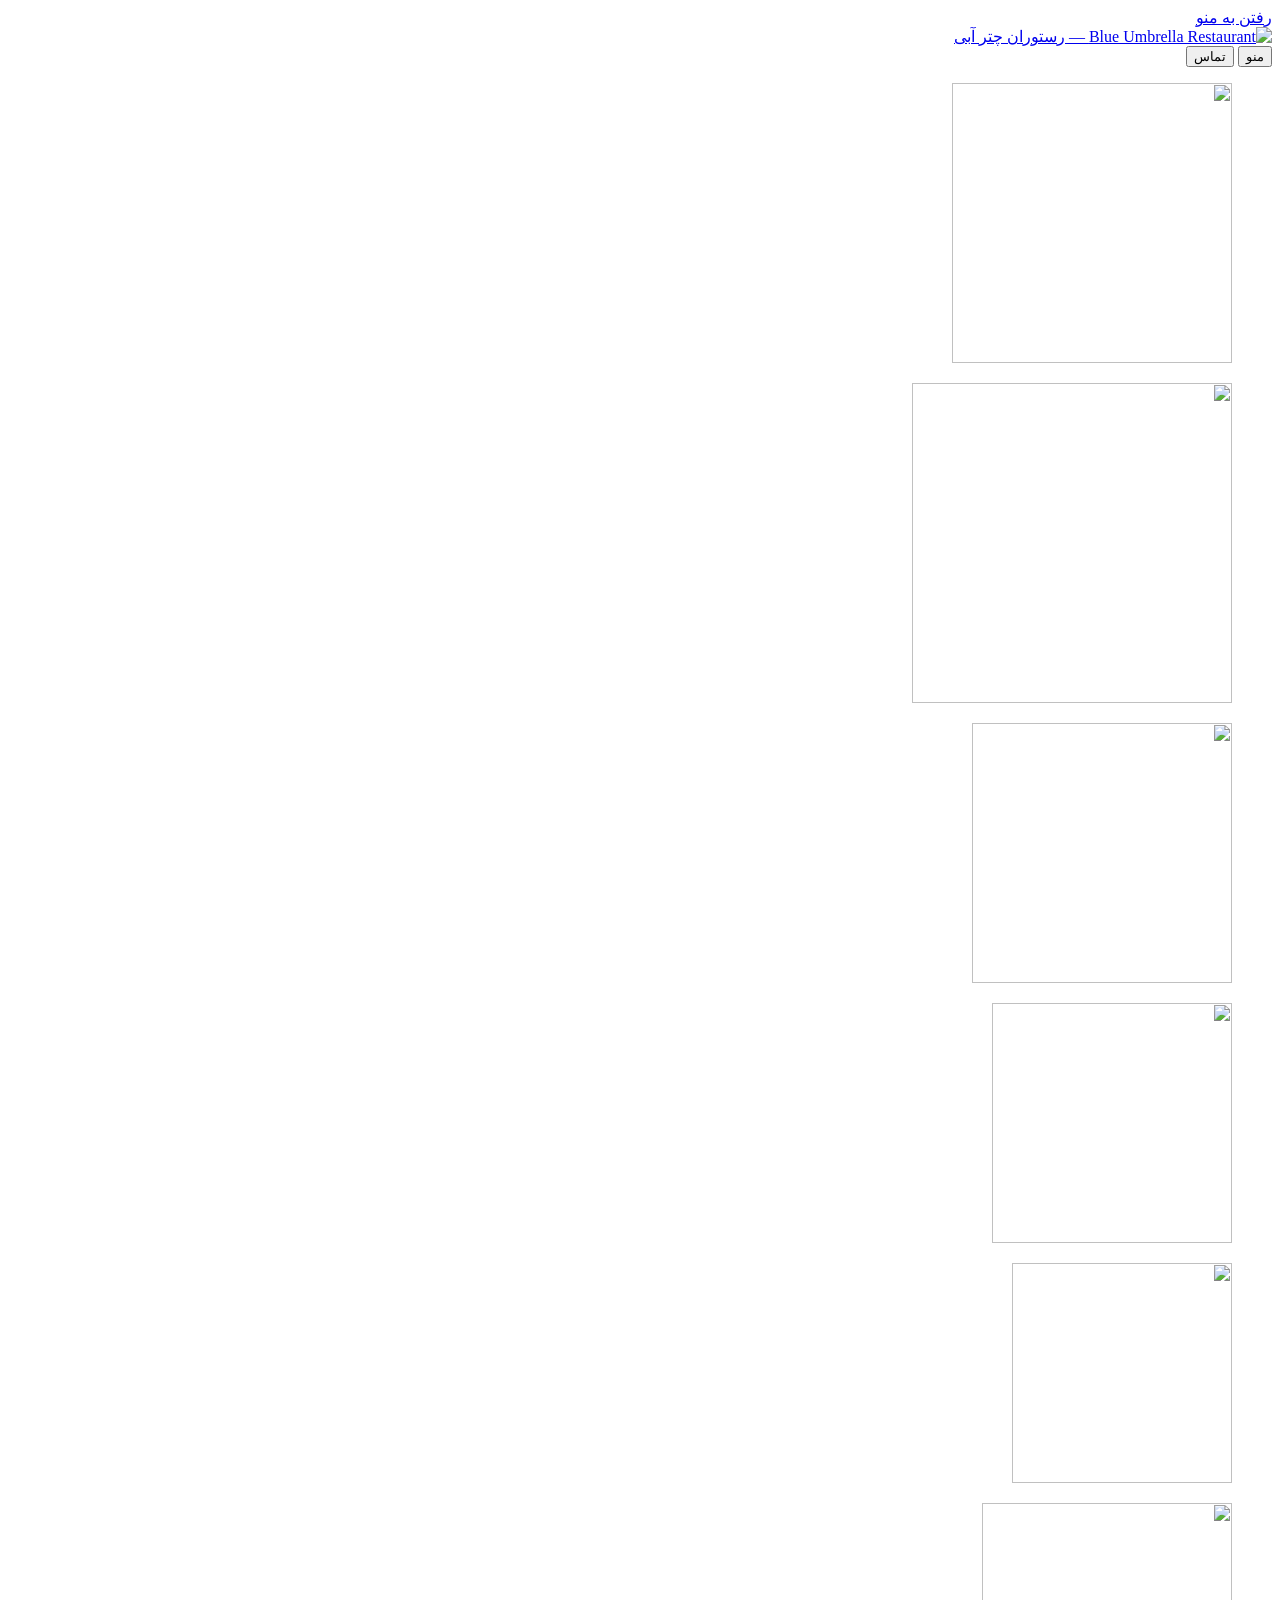
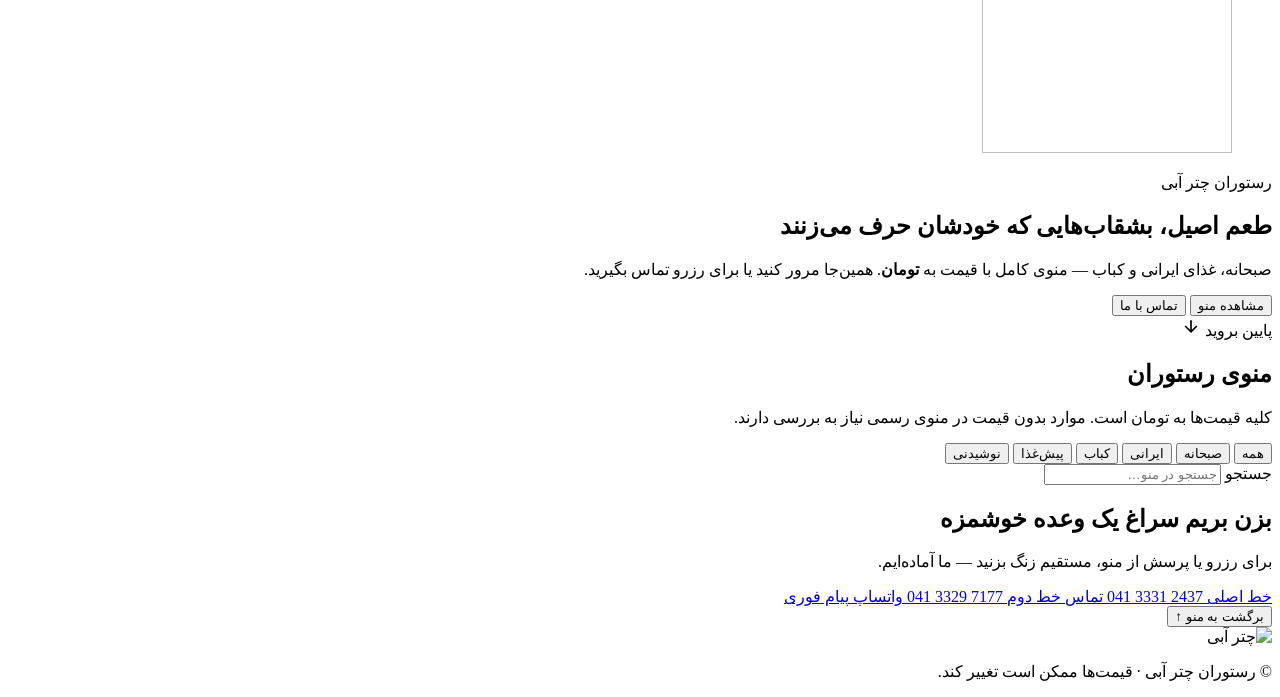
==== commit 2c10e7ad: "Rebuild Blue Umbrella logo as high-quality SVG and apply site-wide Vector logo with checkered umbrel" ====
--- a/index.html
+++ b/index.html
@@ -10,7 +10,8 @@
     <meta name="robots" content="index, follow" />
     <base href="/ChatreAbiMenu/" />
     <title>رستوران چتر آبی</title>
-    <link rel="icon" href="images/logo.png" type="image/png" />
+    <link rel="icon" href="images/favicon.svg" type="image/svg+xml" />
+    <link rel="icon" href="images/favicon.png" type="image/png" sizes="128x128" />
     <link rel="stylesheet" href="style.css" />
   </head>
   <body>
@@ -18,8 +19,13 @@
 
     <header class="topbar" id="topbar">
       <a class="topbar-logo" href="#hero" aria-label="چتر آبی — صفحه اصلی">
-        <img src="images/logo.png" width="96" height="36" alt="" />
-        <span>چتر آبی</span>
+        <img
+          class="logo-img"
+          src="images/logo.svg"
+          width="132"
+          height="84"
+          alt="Blue Umbrella Restaurant — رستوران چتر آبی"
+        />
       </a>
       <nav class="topbar-nav" aria-label="میانبرها">
         <button type="button" class="nav-chip" data-scroll="menu">منو</button>
@@ -144,7 +150,7 @@
       </div>
 
       <footer class="site-foot">
-        <img src="images/logo.png" width="100" height="38" alt="چتر آبی" loading="lazy" />
+        <img class="logo-img logo-img-foot" src="images/logo.svg" width="160" height="102" alt="چتر آبی" loading="lazy" />
         <p>© <span id="year"></span> رستوران چتر آبی · قیمت‌ها ممکن است تغییر کند.</p>
       </footer>
     </section>
--- a/style.css
+++ b/style.css
@@ -128,9 +128,18 @@
   font-size: 0.95rem;
 }
 
-.topbar-logo img {
-  height: 2rem;
-  width: auto;
+.logo-img {
+  height: auto;
+  width: clamp(5.5rem, 22vw, 7.5rem);
+  max-height: 3.25rem;
+  object-fit: contain;
+}
+
+.logo-img-foot {
+  width: clamp(6rem, 28vw, 9rem);
+  max-height: 4.5rem;
+  margin-inline: auto;
+  filter: brightness(1.05);
 }
 
 .topbar-nav {
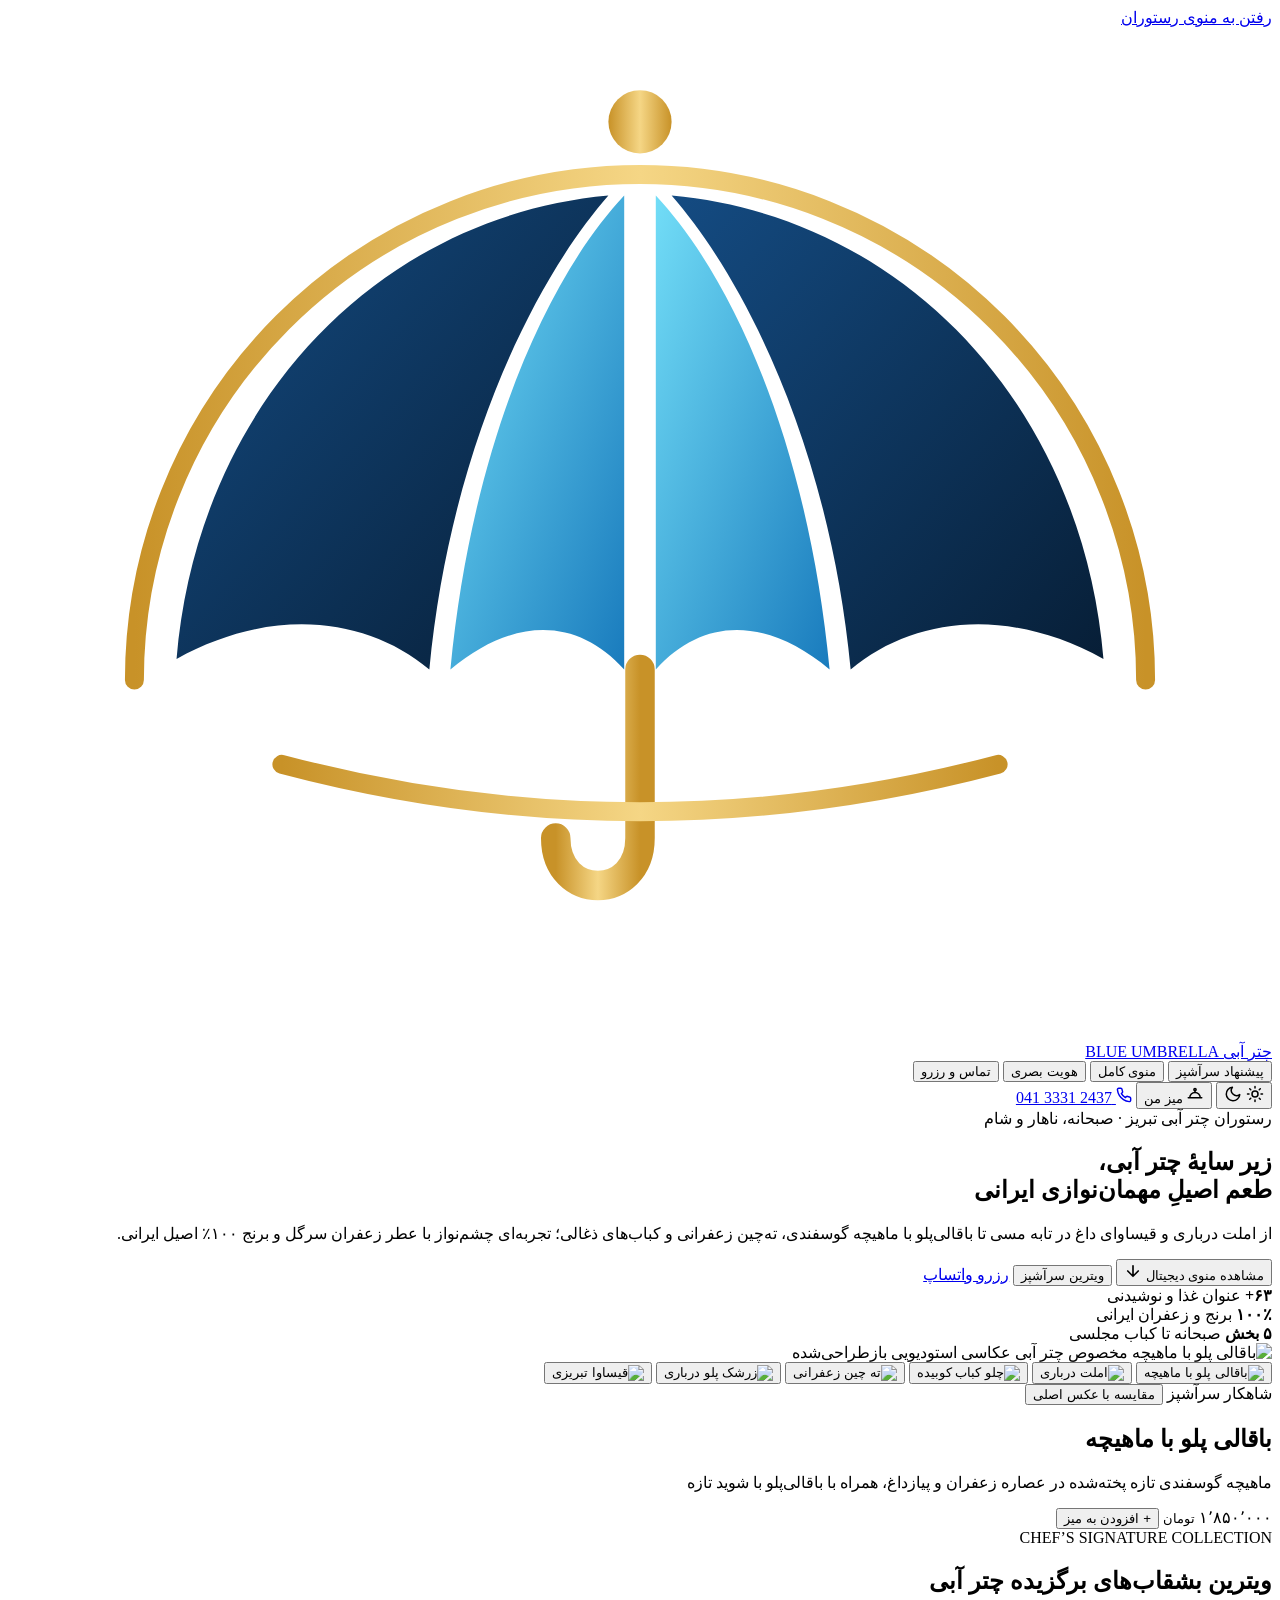
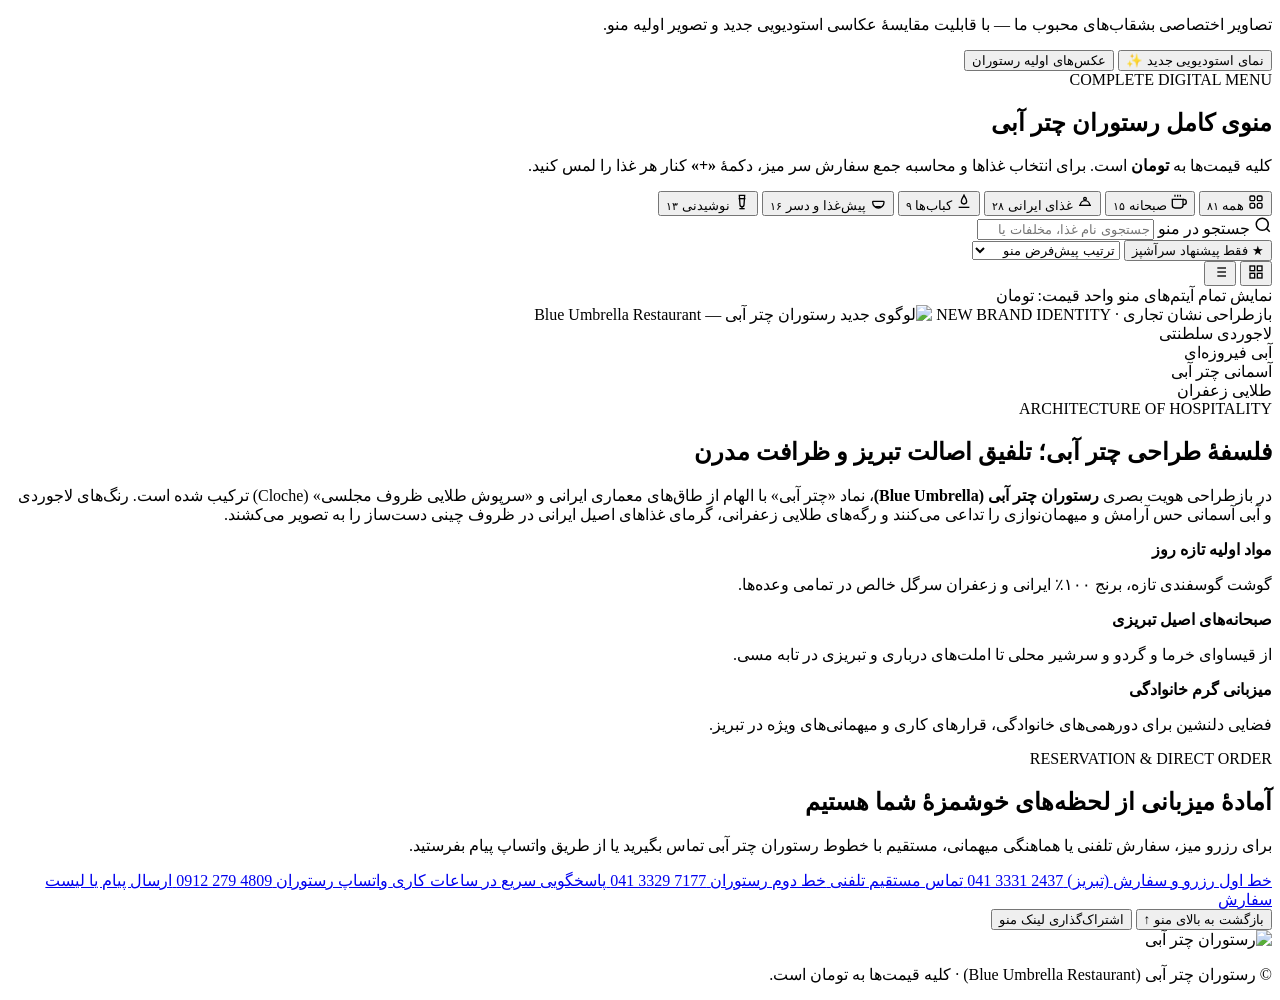
==== commit fa16b174: "Rebuild the digital menu with a new logo, studio photography, and interactive ordering. Publish the " ====
--- a/index.html
+++ b/index.html
@@ -1,160 +1,673 @@
 <!DOCTYPE html>
-<html lang="fa" dir="rtl">
+<html lang="fa" dir="rtl" data-theme="light">
   <head>
     <meta charset="UTF-8" />
     <meta name="viewport" content="width=device-width, initial-scale=1" />
+    <base href="/ChatreAbiMenu/" />
     <meta
       name="description"
-      content="رستوران چتر آبی — منوی غذاهای ایرانی، صبحانه و کباب. قیمت‌ها به تومان."
+      content="رستوران چتر آبی (Blue Umbrella Restaurant) — منوی دیجیتال صبحانه، غذاهای اصیل ایرانی، کباب، پیش‌غذا و نوشیدنی در تبریز. کلیه قیمت‌ها به تومان."
     />
     <meta name="robots" content="index, follow" />
-    <base href="/ChatreAbiMenu/" />
-    <title>رستوران چتر آبی</title>
-    <link rel="icon" href="images/favicon.svg" type="image/svg+xml" />
-    <link rel="icon" href="images/favicon.png" type="image/png" sizes="128x128" />
-    <link rel="stylesheet" href="style.css" />
+    <meta name="theme-color" content="#071e36" />
+    <meta property="og:type" content="website" />
+    <meta property="og:locale" content="fa_IR" />
+    <meta property="og:site_name" content="رستوران چتر آبی" />
+    <meta property="og:title" content="رستوران چتر آبی | منوی دیجیتال و رزرو" />
+    <meta
+      property="og:description"
+      content="طعم اصیل آشپزی ایرانی و صبحانه تبریزی زیر سایه چتر آبی — مشاهده منوی کامل با قیمت روز به تومان."
+    />
+    <meta property="og:image" content="images/food/baghali-mahiche-pro.jpg" />
+    <title>رستوران چتر آبی | Blue Umbrella Restaurant — منوی دیجیتال</title>
+    <link rel="icon" href="images/favicon.svg?v=2" type="image/svg+xml" />
+    <link rel="icon" href="images/favicon.png?v=2" type="image/png" sizes="128x128" />
+    <link rel="stylesheet" href="style.css?v=2" />
   </head>
   <body>
-    <a class="skip-link" href="#menu">رفتن به منو</a>
-
+    <a class="skip-link" href="#menu">رفتن به منوی رستوران</a>
+
+    <!-- Ambient Architectural Background Layer -->
+    <div class="ambient-canvas" aria-hidden="true">
+      <div class="ambient-orb orb-azure"></div>
+      <div class="ambient-orb orb-gold"></div>
+      <div class="ambient-orb orb-sapphire"></div>
+      <div class="ambient-grid"></div>
+    </div>
+
+    <!-- ─── Sticky Glass Header ─── -->
     <header class="topbar" id="topbar">
-      <a class="topbar-logo" href="#hero" aria-label="چتر آبی — صفحه اصلی">
-        <img
-          class="logo-img"
-          src="images/logo.svg"
-          width="132"
-          height="84"
-          alt="Blue Umbrella Restaurant — رستوران چتر آبی"
-        />
-      </a>
-      <nav class="topbar-nav" aria-label="میانبرها">
-        <button type="button" class="nav-chip" data-scroll="menu">منو</button>
-        <button type="button" class="nav-chip nav-chip-accent" data-scroll="contact">تماس</button>
-      </nav>
+      <div class="topbar-inner">
+        <a class="brand-lockup" href="#hero" aria-label="رستوران چتر آبی — صفحه اصلی">
+          <div class="brand-emblem-wrap" aria-hidden="true">
+            <svg class="brand-emblem-svg" viewBox="0 0 120 96" fill="none">
+              <defs>
+                <linearGradient id="hdr-navy" x1="0%" y1="0%" x2="100%" y2="100%">
+                  <stop offset="0%" stop-color="#144b82" />
+                  <stop offset="100%" stop-color="#071e36" />
+                </linearGradient>
+                <linearGradient id="hdr-azure" x1="0%" y1="0%" x2="100%" y2="100%">
+                  <stop offset="0%" stop-color="#72ddf7" />
+                  <stop offset="100%" stop-color="#197bbd" />
+                </linearGradient>
+                <linearGradient id="hdr-gold" x1="0%" y1="0%" x2="100%" y2="0%">
+                  <stop offset="0%" stop-color="#c89228" />
+                  <stop offset="50%" stop-color="#f5d685" />
+                  <stop offset="100%" stop-color="#c89228" />
+                </linearGradient>
+              </defs>
+              <g transform="translate(60, 58)">
+                <path class="emblem-halo" d="M-48 4 A48 48 0 0 1 48 4" stroke="url(#hdr-gold)" stroke-width="1.8" stroke-linecap="round" />
+                <circle class="emblem-finial" cx="0" cy="-49" r="3" fill="url(#hdr-gold)" />
+                <path class="canopy-wing wing-outer-l" d="M-3 -42 C-25 -40 -42 -22 -44 2 C-35 -3 -26 -2 -20 3 C-18 -18 -10 -34 -3 -42 Z" fill="url(#hdr-navy)" />
+                <path class="canopy-wing wing-inner-l" d="M-1.5 -42 C-9 -34 -16 -18 -18 3 C-12 -2 -6 -2 -1.5 3 Z" fill="url(#hdr-azure)" />
+                <path class="canopy-wing wing-inner-r" d="M1.5 -42 L1.5 3 C6 -2 12 -2 18 3 C16 -18 9 -34 1.5 -42 Z" fill="url(#hdr-azure)" />
+                <path class="canopy-wing wing-outer-r" d="M3 -42 C10 -34 18 -18 20 3 C26 -2 35 -3 44 2 C42 -22 25 -40 3 -42 Z" fill="url(#hdr-navy)" />
+                <path class="emblem-handle" d="M0 3 L0 19 C0 25 -8 25 -8 19" stroke="url(#hdr-gold)" stroke-width="2.8" stroke-linecap="round" />
+                <path class="emblem-cloche" d="M-34 12 Q0 21 34 12" stroke="url(#hdr-gold)" stroke-width="1.8" stroke-linecap="round" />
+              </g>
+            </svg>
+          </div>
+          <div class="brand-text">
+            <span class="brand-title-fa">چتر آبی</span>
+            <span class="brand-title-en">BLUE UMBRELLA</span>
+          </div>
+        </a>
+
+        <nav class="topbar-nav" aria-label="ناوبری اصلی">
+          <button type="button" class="nav-link" data-scroll="featured">پیشنهاد سرآشپز</button>
+          <button type="button" class="nav-link" data-scroll="menu">منوی کامل</button>
+          <button type="button" class="nav-link" data-scroll="brand-story">هویت بصری</button>
+          <button type="button" class="nav-link" data-scroll="contact">تماس و رزرو</button>
+        </nav>
+
+        <div class="topbar-actions">
+          <button
+            type="button"
+            class="icon-btn"
+            id="theme-toggle"
+            aria-label="تغییر حالت نمایش روز و شب"
+            title="حالت روز / شب سلطنتی"
+          >
+            <svg class="icon-sun" width="18" height="18" viewBox="0 0 24 24" fill="none" stroke="currentColor" stroke-width="2" stroke-linecap="round" stroke-linejoin="round">
+              <circle cx="12" cy="12" r="4" />
+              <path d="M12 2v2M12 20v2M4.93 4.93l1.41 1.41M17.66 17.66l1.41 1.41M2 12h2M20 12h2M6.34 17.66l-1.41 1.41M19.07 4.93l-1.41 1.41" />
+            </svg>
+            <svg class="icon-moon" width="18" height="18" viewBox="0 0 24 24" fill="none" stroke="currentColor" stroke-width="2" stroke-linecap="round" stroke-linejoin="round">
+              <path d="M21 12.79A9 9 0 1 1 11.21 3 7 7 0 0 0 21 12.79z" />
+            </svg>
+          </button>
+
+          <button
+            type="button"
+            class="tray-trigger"
+            id="tray-open-btn"
+            aria-label="مشاهده یادداشت سفارش میز"
+          >
+            <svg width="18" height="18" viewBox="0 0 24 24" fill="none" stroke="currentColor" stroke-width="2" stroke-linecap="round" stroke-linejoin="round">
+              <path d="M3 17h18M5 17a7 7 0 0 1 14 0M12 7v3" />
+              <circle cx="12" cy="6" r="1.5" />
+            </svg>
+            <span class="tray-trigger-label">میز من</span>
+            <span class="tray-badge" id="header-tray-count" hidden>۰</span>
+          </button>
+
+          <a class="call-pill" href="tel:+984133312437">
+            <svg width="16" height="16" viewBox="0 0 24 24" fill="none" stroke="currentColor" stroke-width="2.2" stroke-linecap="round" stroke-linejoin="round">
+              <path d="M22 16.92v3a2 2 0 0 1-2.18 2 19.79 19.79 0 0 1-8.63-3.07 19.5 19.5 0 0 1-6-6 19.79 19.79 0 0 1-3.07-8.67A2 2 0 0 1 4.11 2h3a2 2 0 0 1 2 1.72c.127.96.361 1.903.7 2.81a2 2 0 0 1-.45 2.11L8.09 9.91a16 16 0 0 0 6 6l1.27-1.27a2 2 0 0 1 2.11-.45c.907.339 1.85.573 2.81.7A2 2 0 0 1 22 16.92z" />
+            </svg>
+            <span dir="ltr">041 3331 2437</span>
+          </a>
+        </div>
+      </div>
     </header>
 
-    <section class="hero" id="hero" aria-labelledby="hero-title">
-      <div class="hero-bg" aria-hidden="true">
-        <div class="blob blob-1"></div>
-        <div class="blob blob-2"></div>
-        <div class="blob blob-3"></div>
+    <main>
+      <!-- ─── Hero Section ─── -->
+      <section class="hero" id="hero" aria-labelledby="hero-title">
+        <div class="hero-container">
+          <!-- Hero Text & Story Column -->
+          <div class="hero-copy">
+            <div class="hero-pill">
+              <span class="status-dot" aria-hidden="true"></span>
+              <span>رستوران چتر آبی تبریز · صبحانه، ناهار و شام</span>
+            </div>
+
+            <h1 id="hero-title" class="hero-headline">
+              زیر سایهٔ <span class="text-gradient-azure">چتر آبی</span>،
+              <br />
+              طعم اصیلِ مهمان‌نوازی ایرانی
+            </h1>
+
+            <p class="hero-lead">
+              از املت درباری و قیساوای داغ در تابه مسی تا باقالی‌پلو با ماهیچه گوسفندی، ته‌چین زعفرانی و
+              کباب‌های ذغالی؛ تجربه‌ای چشم‌نواز با عطر زعفران سرگل و برنج ۱۰۰٪ اصیل ایرانی.
+            </p>
+
+            <div class="hero-cta-row">
+              <button type="button" class="btn btn-royal" data-scroll="menu">
+                <span>مشاهده منوی دیجیتال</span>
+                <svg width="18" height="18" viewBox="0 0 24 24" fill="none" stroke="currentColor" stroke-width="2.2" stroke-linecap="round" stroke-linejoin="round">
+                  <path d="M12 5v14M5 12l7 7 7-7" />
+                </svg>
+              </button>
+              <button type="button" class="btn btn-outline-gold" data-scroll="featured">
+                <span>ویترین سرآشپز</span>
+              </button>
+              <a class="btn btn-ghost-call" href="https://wa.me/989122794809" target="_blank" rel="noopener noreferrer">
+                <span>رزرو واتساپ</span>
+              </a>
+            </div>
+
+            <!-- Key Culinary Highlights -->
+            <div class="hero-metrics" role="list" aria-label="ویژگی‌های رستوران">
+              <div class="metric-item" role="listitem">
+                <strong class="metric-val">۶۳+</strong>
+                <span class="metric-lbl">عنوان غذا و نوشیدنی</span>
+              </div>
+              <div class="metric-divider" aria-hidden="true"></div>
+              <div class="metric-item" role="listitem">
+                <strong class="metric-val">۱۰۰٪</strong>
+                <span class="metric-lbl">برنج و زعفران ایرانی</span>
+              </div>
+              <div class="metric-divider" aria-hidden="true"></div>
+              <div class="metric-item" role="listitem">
+                <strong class="metric-val">۵ بخش</strong>
+                <span class="metric-lbl">صبحانه تا کباب مجلسی</span>
+              </div>
+            </div>
+          </div>
+
+          <!-- Hero Interactive 3D / Orbital Platter Stage -->
+          <div class="hero-stage-wrap" id="hero-stage">
+            <div class="stage-turntable">
+              <!-- Decorative Persian Geometric Rings -->
+              <div class="turntable-ring ring-outer" aria-hidden="true"></div>
+              <div class="turntable-ring ring-inner" aria-hidden="true"></div>
+
+              <!-- Animated Steam Wisps over Hot Dish -->
+              <div class="steam-layer" aria-hidden="true">
+                <span class="steam-wisp wisp-1"></span>
+                <span class="steam-wisp wisp-2"></span>
+                <span class="steam-wisp wisp-3"></span>
+              </div>
+
+              <!-- Central Showcase Plate -->
+              <div class="hero-main-plate" id="hero-main-plate">
+                <div class="plate-porcelain-rim"></div>
+                <img
+                  id="hero-active-img"
+                  src="images/food/baghali-mahiche-pro.jpg"
+                  alt="باقالی پلو با ماهیچه مخصوص چتر آبی"
+                  width="460"
+                  height="460"
+                  fetchpriority="high"
+                />
+                <span class="hero-photo-badge" id="hero-photo-badge">عکاسی استودیویی بازطراحی‌شده</span>
+              </div>
+
+              <!-- Orbital Selector Thumbnails -->
+              <div class="orbital-plates" role="tablist" aria-label="انتخاب بشقاب نمونه در ویترین">
+                <button
+                  type="button"
+                  class="orbit-plate is-active"
+                  role="tab"
+                  aria-selected="true"
+                  data-dish-id="ir-baghali-mahiche"
+                  style="--angle: -45deg"
+                  title="باقالی پلو با ماهیچه"
+                >
+                  <img src="images/food/baghali-mahiche-pro.jpg" alt="باقالی پلو با ماهیچه" width="76" height="76" />
+                </button>
+                <button
+                  type="button"
+                  class="orbit-plate"
+                  role="tab"
+                  aria-selected="false"
+                  data-dish-id="om-darbari"
+                  style="--angle: 15deg"
+                  title="املت درباری"
+                >
+                  <img src="images/food/omelet-darbary-pro.jpg" alt="املت درباری" width="76" height="76" />
+                </button>
+                <button
+                  type="button"
+                  class="orbit-plate"
+                  role="tab"
+                  aria-selected="false"
+                  data-dish-id="kb-koobideh-2"
+                  style="--angle: 75deg"
+                  title="چلو کوبیده دو سیخ"
+                >
+                  <img src="images/food/kebab-platter-pro.jpg" alt="چلو کباب کوبیده" width="76" height="76" />
+                </button>
+                <button
+                  type="button"
+                  class="orbit-plate"
+                  role="tab"
+                  aria-selected="false"
+                  data-dish-id="ir-tahchin-sine"
+                  style="--angle: 135deg"
+                  title="ته چین پلو با مرغ"
+                >
+                  <img src="images/food/tahchin-royal-pro.jpg" alt="ته چین زعفرانی" width="76" height="76" />
+                </button>
+                <button
+                  type="button"
+                  class="orbit-plate"
+                  role="tab"
+                  aria-selected="false"
+                  data-dish-id="ir-zereshk-darbari-sine"
+                  style="--angle: 195deg"
+                  title="زرشک پلو درباری"
+                >
+                  <img src="images/food/zereshk-polo-pro.jpg" alt="زرشک پلو درباری" width="76" height="76" />
+                </button>
+                <button
+                  type="button"
+                  class="orbit-plate"
+                  role="tab"
+                  aria-selected="false"
+                  data-dish-id="pl-qisawa"
+                  style="--angle: 255deg"
+                  title="قیساوا تبریزی"
+                >
+                  <img src="images/food/qisawa-pro.jpg" alt="قیساوا تبریزی" width="76" height="76" />
+                </button>
+              </div>
+            </div>
+
+            <!-- Floating Dish Spotlight Card -->
+            <div class="hero-dish-card" id="hero-dish-card" aria-live="polite">
+              <div class="hero-dish-meta">
+                <span class="hero-dish-tag" id="hero-dish-tag">شاهکار سرآشپز</span>
+                <button
+                  type="button"
+                  class="photo-compare-chip"
+                  id="hero-compare-btn"
+                  title="مقایسه عکس بازطراحی‌شده با عکس اصلی"
+                >
+                  <span>مقایسه با عکس اصلی</span>
+                </button>
+              </div>
+              <div class="hero-dish-main">
+                <div>
+                  <h2 class="hero-dish-title" id="hero-dish-title">باقالی پلو با ماهیچه</h2>
+                  <p class="hero-dish-desc" id="hero-dish-desc">
+                    ماهیچه گوسفندی تازه پخته‌شده در عصاره زعفران و پیازداغ، همراه با باقالی‌پلو با شوید تازه
+                  </p>
+                </div>
+                <div class="hero-dish-action">
+                  <span class="hero-dish-price" id="hero-dish-price">۱٬۸۵۰٬۰۰۰ <small>تومان</small></span>
+                  <button type="button" class="btn-add-mini" id="hero-add-btn" data-id="ir-baghali-mahiche">
+                    + افزودن به میز
+                  </button>
+                </div>
+              </div>
+            </div>
+          </div>
+        </div>
+      </section>
+
+      <!-- ─── Chef's Signature Showcase (ویترین ویژه سرآشپز) ─── -->
+      <section class="featured-section" id="featured" aria-labelledby="featured-title">
+        <div class="section-container">
+          <div class="section-head">
+            <div>
+              <span class="section-kicker">CHEF’S SIGNATURE COLLECTION</span>
+              <h2 id="featured-title" class="section-title">ویترین بشقاب‌های برگزیده چتر آبی</h2>
+              <p class="section-subtitle">
+                تصاویر اختصاصی بشقاب‌های محبوب ما — با قابلیت مقایسهٔ عکاسی استودیویی جدید و تصویر اولیه منو.
+              </p>
+            </div>
+            <div class="photo-mode-switch" role="group" aria-label="حالت نمایش تصاویر">
+              <button type="button" class="mode-pill is-active" id="mode-studio-btn">
+                نمای استودیویی جدید ✨
+              </button>
+              <button type="button" class="mode-pill" id="mode-original-btn">
+                عکس‌های اولیه رستوران
+              </button>
+            </div>
+          </div>
+
+          <div class="featured-grid" id="featured-grid"></div>
+        </div>
+      </section>
+
+      <!-- ─── Complete Interactive Digital Menu (منوی جامع رستوران) ─── -->
+      <section class="menu-section" id="menu" aria-labelledby="menu-title">
+        <div class="section-container">
+          <header class="menu-header">
+            <span class="section-kicker">COMPLETE DIGITAL MENU</span>
+            <h2 id="menu-title" class="section-title">منوی کامل رستوران چتر آبی</h2>
+            <p class="section-subtitle">
+              کلیه قیمت‌ها به <strong>تومان</strong> است. برای انتخاب غذاها و محاسبه جمع سفارش سر میز، دکمهٔ
+              <strong>«+»</strong> کنار هر غذا را لمس کنید.
+            </p>
+          </header>
+
+          <!-- Sticky Smart Controls -->
+          <div class="menu-sticky-bar" id="menu-controls">
+            <!-- Category Tabs -->
+            <div class="menu-tabs" role="tablist" aria-label="دسته‌بندی‌های منو">
+              <button type="button" class="menu-tab is-active" data-category="all" role="tab" aria-selected="true">
+                <svg width="16" height="16" viewBox="0 0 24 24" fill="none" stroke="currentColor" stroke-width="2"><rect x="3" y="3" width="7" height="7" rx="1.5"/><rect x="14" y="3" width="7" height="7" rx="1.5"/><rect x="3" y="14" width="7" height="7" rx="1.5"/><rect x="14" y="14" width="7" height="7" rx="1.5"/></svg>
+                <span>همه</span>
+                <small class="tab-count" data-count-for="all">۸۱</small>
+              </button>
+              <button type="button" class="menu-tab" data-category="breakfast" role="tab" aria-selected="false">
+                <svg width="16" height="16" viewBox="0 0 24 24" fill="none" stroke="currentColor" stroke-width="2"><path d="M18 8h1a4 4 0 0 1 0 8h-1"/><path d="M2 8h16v9a4 4 0 0 1-4 4H6a4 4 0 0 1-4-4V8z"/><line x1="6" y1="1" x2="6" y2="4"/><line x1="10" y1="1" x2="10" y2="4"/><line x1="14" y1="1" x2="14" y2="4"/></svg>
+                <span>صبحانه</span>
+                <small class="tab-count" data-count-for="breakfast">۱۵</small>
+              </button>
+              <button type="button" class="menu-tab" data-category="iranian" role="tab" aria-selected="false">
+                <svg width="16" height="16" viewBox="0 0 24 24" fill="none" stroke="currentColor" stroke-width="2"><path d="M3 17h18"/><path d="M5 17a7 7 0 0 1 14 0"/><circle cx="12" cy="7" r="2"/></svg>
+                <span>غذای ایرانی</span>
+                <small class="tab-count" data-count-for="iranian">۲۸</small>
+              </button>
+              <button type="button" class="menu-tab" data-category="kebab" role="tab" aria-selected="false">
+                <svg width="16" height="16" viewBox="0 0 24 24" fill="none" stroke="currentColor" stroke-width="2"><path d="M12 2c1 3 4 5 4 9a4 4 0 1 1-8 0c0-4 3-6 4-9z"/><path d="M4 20h16"/></svg>
+                <span>کباب‌ها</span>
+                <small class="tab-count" data-count-for="kebab">۹</small>
+              </button>
+              <button type="button" class="menu-tab" data-category="appetizer" role="tab" aria-selected="false">
+                <svg width="16" height="16" viewBox="0 0 24 24" fill="none" stroke="currentColor" stroke-width="2"><path d="M4 11h16a1 1 0 0 1 1 1v.5a8.5 8.5 0 0 1-17 0V12a1 1 0 0 1 1-1z"/><path d="M8 19h8"/></svg>
+                <span>پیش‌غذا و دسر</span>
+                <small class="tab-count" data-count-for="appetizer">۱۶</small>
+              </button>
+              <button type="button" class="menu-tab" data-category="drinks" role="tab" aria-selected="false">
+                <svg width="16" height="16" viewBox="0 0 24 24" fill="none" stroke="currentColor" stroke-width="2"><path d="M8 2h8l-1 14a3 3 0 0 1-3 3h0a3 3 0 0 1-3-3L8 2z"/><path d="M12 19v3"/><path d="M8 22h8"/><path d="M7 7h10"/></svg>
+                <span>نوشیدنی</span>
+                <small class="tab-count" data-count-for="drinks">۱۳</small>
+              </button>
+            </div>
+
+            <!-- Search, Filter & View Mode Row -->
+            <div class="menu-filter-row">
+              <div class="menu-search-wrap">
+                <svg class="search-icon" width="18" height="18" viewBox="0 0 24 24" fill="none" stroke="currentColor" stroke-width="2">
+                  <circle cx="11" cy="11" r="8" />
+                  <path d="m21 21-4.3-4.3" />
+                </svg>
+                <label for="menu-search" class="sr-only">جستجو در منو</label>
+                <input
+                  type="search"
+                  id="menu-search"
+                  placeholder="جستجوی نام غذا، مخلفات یا بخش (مثلاً: ماهیچه، ته‌چین، قیساوا)…"
+                  autocomplete="off"
+                />
+                <button type="button" class="search-clear" id="search-clear" hidden aria-label="پاک کردن جستجو">
+                  ×
+                </button>
+              </div>
+
+              <div class="menu-utility-group">
+                <button type="button" class="filter-chip" id="filter-featured-only" aria-pressed="false">
+                  <span>★ فقط پیشنهاد سرآشپز</span>
+                </button>
+
+                <label class="sort-select-wrap" aria-label="مرتب‌سازی قیمت">
+                  <select id="menu-sort" class="sort-select">
+                    <option value="default">ترتیب پیش‌فرض منو</option>
+                    <option value="price-asc">ارزان‌ترین به گران‌ترین</option>
+                    <option value="price-desc">گران‌ترین به ارزان‌ترین</option>
+                  </select>
+                </label>
+
+                <div class="view-switcher" role="group" aria-label="نمای منو">
+                  <button
+                    type="button"
+                    class="view-btn is-active"
+                    data-view="grid"
+                    aria-label="نمای کارتی تصویری"
+                    title="نمای کارتی تصویری"
+                  >
+                    <svg width="16" height="16" viewBox="0 0 24 24" fill="none" stroke="currentColor" stroke-width="2"><rect x="3" y="3" width="7" height="7"/><rect x="14" y="3" width="7" height="7"/><rect x="3" y="14" width="7" height="7"/><rect x="14" y="14" width="7" height="7"/></svg>
+                  </button>
+                  <button
+                    type="button"
+                    class="view-btn"
+                    data-view="compact"
+                    aria-label="نمای فهرستی کلاسیک"
+                    title="نمای فهرستی کلاسیک"
+                  >
+                    <svg width="16" height="16" viewBox="0 0 24 24" fill="none" stroke="currentColor" stroke-width="2"><line x1="8" y1="6" x2="21" y2="6"/><line x1="8" y1="12" x2="21" y2="12"/><line x1="8" y1="18" x2="21" y2="18"/><line x1="3" y1="6" x2="3.01" y2="6"/><line x1="3" y1="12" x2="3.01" y2="12"/><line x1="3" y1="18" x2="3.01" y2="18"/></svg>
+                  </button>
+                </div>
+              </div>
+            </div>
+          </div>
+
+          <!-- Results Summary -->
+          <div class="menu-status-bar">
+            <span id="menu-result-summary">نمایش تمام آیتم‌های منو</span>
+            <span class="menu-currency-note">واحد قیمت: تومان</span>
+          </div>
+
+          <!-- Dynamic Menu Board -->
+          <div class="menu-board" id="menu-board" aria-live="polite"></div>
+
+          <!-- Empty Search State -->
+          <div class="menu-empty" id="menu-empty" hidden>
+            <div class="empty-icon" aria-hidden="true">🍽️</div>
+            <h3>موردی با این عبارت پیدا نشد</h3>
+            <p>پیشنهاد می‌کنیم عبارت دیگری را امتحان کنید یا فیلترها را به حالت اولیه برگردانید.</p>
+            <button type="button" class="btn btn-royal" id="reset-filters-btn">نمایش همه غذاها</button>
+          </div>
+        </div>
+      </section>
+
+      <!-- ─── Brand Identity & Logo Redesign Showcase ─── -->
+      <section class="brand-story-section" id="brand-story" aria-labelledby="brand-story-title">
+        <div class="section-container">
+          <div class="brand-story-grid">
+            <div class="brand-story-card brand-logo-presenter">
+              <div class="logo-stage-card">
+                <span class="logo-stage-badge">بازطراحی نشان تجاری · NEW BRAND IDENTITY</span>
+                <img
+                  class="logo-showcase-img"
+                  src="images/logo.svg"
+                  width="300"
+                  height="184"
+                  alt="لوگوی جدید رستوران چتر آبی — Blue Umbrella Restaurant"
+                />
+                <div class="logo-swatch-row" aria-label="پالت رنگی برند چتر آبی">
+                  <div class="color-swatch" style="--sw: #071e36"><span>لاجوردی سلطنتی</span></div>
+                  <div class="color-swatch" style="--sw: #1669a8"><span>آبی فیروزه‌ای</span></div>
+                  <div class="color-swatch" style="--sw: #4cc9f0"><span>آسمانی چتر آبی</span></div>
+                  <div class="color-swatch" style="--sw: #d9a436"><span>طلایی زعفران</span></div>
+                </div>
+              </div>
+            </div>
+
+            <div class="brand-story-copy">
+              <span class="section-kicker">ARCHITECTURE OF HOSPITALITY</span>
+              <h2 id="brand-story-title" class="section-title">فلسفهٔ طراحی چتر آبی؛ تلفیق اصالت تبریز و ظرافت مدرن</h2>
+              <p class="brand-story-text">
+                در بازطراحی هویت بصری <strong>رستوران چتر آبی (Blue Umbrella)</strong>، نماد «چتر آبی» با
+                الهام از طاق‌های معماری ایرانی و «سرپوش طلایی ظروف مجلسی» (Cloche) ترکیب شده است. رنگ‌های
+                لاجوردی و آبی آسمانی حس آرامش و میهمان‌نوازی را تداعی می‌کنند و رگه‌های طلایی زعفرانی، گرمای
+                غذاهای اصیل ایرانی در ظروف چینی دست‌ساز را به تصویر می‌کشند.
+              </p>
+
+              <div class="brand-pillars">
+                <div class="pillar-card">
+                  <strong>مواد اولیه تازه روز</strong>
+                  <p>گوشت گوسفندی تازه، برنج ۱۰۰٪ ایرانی و زعفران سرگل خالص در تمامی وعده‌ها.</p>
+                </div>
+                <div class="pillar-card">
+                  <strong>صبحانه‌های اصیل تبریزی</strong>
+                  <p>از قیساوای خرما و گردو و سرشیر محلی تا املت‌های درباری و تبریزی در تابه مسی.</p>
+                </div>
+                <div class="pillar-card">
+                  <strong>میزبانی گرم خانوادگی</strong>
+                  <p>فضایی دلنشین برای دورهمی‌های خانوادگی، قرارهای کاری و میهمانی‌های ویژه در تبریز.</p>
+                </div>
+              </div>
+            </div>
+          </div>
+        </div>
+      </section>
+
+      <!-- ─── Contact & Reservation Section ─── -->
+      <section class="contact-section" id="contact" aria-labelledby="contact-title">
+        <div class="contact-orbit" aria-hidden="true">
+          <div class="orbit-ring"></div>
+          <div class="orbit-ring orbit-ring-2"></div>
+          <div class="orbit-dots"></div>
+        </div>
+
+        <div class="contact-inner">
+          <span class="contact-kicker">RESERVATION & DIRECT ORDER</span>
+          <h2 id="contact-title" class="contact-title">آمادهٔ میزبانی از لحظه‌های خوشمزهٔ شما هستیم</h2>
+          <p class="contact-tagline">
+            برای رزرو میز، سفارش تلفنی یا هماهنگی میهمانی، مستقیم با خطوط رستوران چتر آبی تماس بگیرید یا از
+            طریق واتساپ پیام بفرستید.
+          </p>
+
+          <div class="contact-constellation">
+            <a class="orbit-card orbit-card-main" href="tel:+984133312437">
+              <span class="orbit-card-label">خط اول رزرو و سفارش (تبریز)</span>
+              <span class="orbit-card-value" dir="ltr">041 3331 2437</span>
+              <span class="orbit-card-action">تماس مستقیم تلفنی</span>
+            </a>
+
+            <a class="orbit-card" href="tel:+984133297177">
+              <span class="orbit-card-label">خط دوم رستوران</span>
+              <span class="orbit-card-value" dir="ltr">041 3329 7177</span>
+              <span class="orbit-card-sub">پاسخگویی سریع در ساعات کاری</span>
+            </a>
+
+            <a
+              class="orbit-card orbit-card-wa"
+              href="https://wa.me/989122794809"
+              target="_blank"
+              rel="noopener noreferrer"
+            >
+              <span class="orbit-card-label">واتساپ رستوران</span>
+              <span class="orbit-card-value" dir="ltr">0912 279 4809</span>
+              <span class="orbit-card-sub">ارسال پیام یا لیست سفارش</span>
+            </a>
+          </div>
+
+          <div class="contact-bottom-actions">
+            <button type="button" class="btn btn-outline-light" data-scroll="menu">
+              بازگشت به بالای منو ↑
+            </button>
+            <button type="button" class="btn btn-outline-light" id="share-menu-btn">
+              اشتراک‌گذاری لینک منو
+            </button>
+          </div>
+        </div>
+
+        <footer class="site-foot">
+          <img
+            class="logo-img-foot"
+            src="images/logo.svg"
+            width="160"
+            height="98"
+            alt="رستوران چتر آبی"
+            loading="lazy"
+          />
+          <p>
+            © <span id="year"></span> رستوران چتر آبی (Blue Umbrella Restaurant) · کلیه قیمت‌ها به تومان است.
+          </p>
+        </footer>
+      </section>
+    </main>
+
+    <!-- ─── Floating Bottom Order Bar (میز انتخاب من) ─── -->
+    <div class="floating-tray-bar" id="floating-tray-bar" hidden>
+      <div class="floating-tray-inner">
+        <div class="floating-tray-info">
+          <span class="floating-tray-count" id="floating-tray-count">۰ مورد در میز شما</span>
+          <strong class="floating-tray-total" id="floating-tray-total">۰ تومان</strong>
+        </div>
+        <div class="floating-tray-actions">
+          <button type="button" class="btn-tray-view" id="floating-tray-open">
+            مشاهده و ثبت سفارش
+          </button>
+        </div>
       </div>
-
-      <div class="hero-stage" id="hero-stage" aria-hidden="true">
-        <figure class="plate plate-1" data-depth="0.35">
-          <span class="plate-rim"></span>
-          <img src="images/food/omelet-darbary.jpg" alt="" width="280" height="280" />
-        </figure>
-        <figure class="plate plate-2" data-depth="0.55">
-          <span class="plate-rim"></span>
-          <img src="images/food/baghali-mahiche.jpg" alt="" width="320" height="320" />
-        </figure>
-        <figure class="plate plate-3" data-depth="0.25">
-          <span class="plate-rim"></span>
-          <img src="images/food/zereshk-polo.jpg" alt="" width="260" height="260" />
-        </figure>
-        <figure class="plate plate-4" data-depth="0.45">
-          <span class="plate-rim"></span>
-          <img src="images/food/qisawa.jpg" alt="" width="240" height="240" />
-        </figure>
-        <figure class="plate plate-5" data-depth="0.65">
-          <span class="plate-rim"></span>
-          <img src="images/food/ghormeh.jpg" alt="" width="220" height="220" />
-        </figure>
-        <figure class="plate plate-6" data-depth="0.3">
-          <span class="plate-rim"></span>
-          <img src="images/food/iranian-plate.jpg" alt="" width="250" height="250" />
-        </figure>
+    </div>
+
+    <!-- ─── Table Selection Slide-Over Drawer ─── -->
+    <div class="drawer-backdrop" id="tray-drawer-backdrop" hidden>
+      <aside class="tray-drawer" aria-labelledby="tray-drawer-title">
+        <header class="tray-drawer-head">
+          <div>
+            <h3 id="tray-drawer-title">یادداشت سفارش سر میز</h3>
+            <p>غذاهای انتخابی خود را به گارسون نشان دهید یا در واتساپ ارسال کنید.</p>
+          </div>
+          <button type="button" class="modal-close-btn" id="tray-close-btn" aria-label="بستن پنجره سفارش">
+            ×
+          </button>
+        </header>
+
+        <div class="tray-drawer-body" id="tray-items-list"></div>
+
+        <footer class="tray-drawer-foot" id="tray-drawer-foot">
+          <div class="tray-summary-row">
+            <span>جمع کل تخمینی:</span>
+            <strong id="tray-total-amount">۰ تومان</strong>
+          </div>
+          <div class="tray-cta-stack">
+            <a
+              href="https://wa.me/989122794809"
+              target="_blank"
+              rel="noopener noreferrer"
+              class="btn btn-wa-order"
+              id="tray-wa-link"
+            >
+              ارسال لیست سفارش در واتساپ
+            </a>
+            <div class="tray-secondary-btns">
+              <a href="tel:+984133312437" class="btn btn-royal">تماس با رستوران</a>
+              <button type="button" class="btn btn-clear-tray" id="tray-clear-btn">پاک کردن لیست</button>
+            </div>
+          </div>
+        </footer>
+      </aside>
+    </div>
+
+    <!-- ─── Dish Lightbox & Photo Comparison Modal ─── -->
+    <div class="modal-backdrop" id="dish-modal-backdrop" hidden>
+      <div class="dish-modal" role="dialog" aria-modal="true" aria-labelledby="modal-dish-title">
+        <button type="button" class="modal-close-btn modal-close-floating" id="modal-close-btn" aria-label="بستن">
+          ×
+        </button>
+        <div class="dish-modal-media">
+          <img id="modal-dish-img" src="images/food/baghali-mahiche-pro.jpg" alt="" />
+          <div class="modal-media-bar" id="modal-compare-bar" hidden>
+            <button type="button" class="modal-photo-btn is-active" id="modal-btn-studio">
+              عکس استودیویی جدید ✨
+            </button>
+            <button type="button" class="modal-photo-btn" id="modal-btn-orig">
+              عکس اصلی منو
+            </button>
+          </div>
+        </div>
+        <div class="dish-modal-content">
+          <div class="dish-modal-tags">
+            <span class="modal-cat-badge" id="modal-dish-section"></span>
+            <span class="modal-feat-badge" id="modal-dish-badge" hidden></span>
+          </div>
+          <h3 id="modal-dish-title"></h3>
+          <p id="modal-dish-desc"></p>
+          <div class="dish-modal-footer">
+            <div class="modal-price-box">
+              <span class="modal-price-label">قیمت</span>
+              <strong class="modal-price-val" id="modal-dish-price"></strong>
+            </div>
+            <button type="button" class="btn btn-royal" id="modal-add-btn">
+              + افزودن به یادداشت سفارش
+            </button>
+          </div>
+        </div>
       </div>
-
-      <div class="hero-content">
-        <p class="hero-kicker">رستوران چتر آبی</p>
-        <h1 id="hero-title">طعم اصیل، بشقاب‌هایی که خودشان حرف می‌زنند</h1>
-        <p class="hero-lead">
-          صبحانه، غذای ایرانی و کباب — منوی کامل با قیمت به <strong>تومان</strong>. همین‌جا مرور کنید یا
-          برای رزرو تماس بگیرید.
-        </p>
-        <div class="hero-cta">
-          <button type="button" class="btn btn-primary" data-scroll="menu">مشاهده منو</button>
-          <button type="button" class="btn btn-ghost" data-scroll="contact">تماس با ما</button>
-        </div>
-      </div>
-
-      <div class="hero-scroll-hint" aria-hidden="true">
-        <span>پایین بروید</span>
-        <svg width="20" height="20" viewBox="0 0 24 24" fill="none" stroke="currentColor" stroke-width="2">
-          <path d="M12 5v14M5 12l7 7 7-7" />
-        </svg>
-      </div>
-    </section>
-
-    <section class="menu-section" id="menu" aria-labelledby="menu-title">
-      <div class="menu-section-inner">
-        <header class="menu-header">
-          <h2 id="menu-title">منوی رستوران</h2>
-          <p>کلیه قیمت‌ها به تومان است. موارد بدون قیمت در منوی رسمی نیاز به بررسی دارند.</p>
-        </header>
-
-        <div class="menu-controls">
-          <div class="menu-tabs" role="tablist" aria-label="دسته منو">
-            <button type="button" class="menu-tab is-active" data-category="all" role="tab" aria-selected="true">همه</button>
-            <button type="button" class="menu-tab" data-category="breakfast" role="tab" aria-selected="false">صبحانه</button>
-            <button type="button" class="menu-tab" data-category="iranian" role="tab" aria-selected="false">ایرانی</button>
-            <button type="button" class="menu-tab" data-category="kebab" role="tab" aria-selected="false">کباب</button>
-            <button type="button" class="menu-tab" data-category="appetizer" role="tab" aria-selected="false">پیش‌غذا</button>
-            <button type="button" class="menu-tab" data-category="drinks" role="tab" aria-selected="false">نوشیدنی</button>
-          </div>
-          <label class="menu-search">
-            <span class="sr-only">جستجو</span>
-            <input type="search" id="menu-search" placeholder="جستجو در منو…" autocomplete="off" />
-          </label>
-        </div>
-
-        <div class="menu-board" id="menu-board" aria-live="polite"></div>
-        <p class="menu-empty" id="menu-empty" hidden>چیزی پیدا نشد.</p>
-      </div>
-    </section>
-
-    <section class="contact-section" id="contact" aria-labelledby="contact-title">
-      <div class="contact-orbit" aria-hidden="true">
-        <div class="orbit-ring"></div>
-        <div class="orbit-dots"></div>
-      </div>
-
-      <div class="contact-inner">
-        <h2 id="contact-title" class="contact-title">بزن بریم سراغ یک وعده خوشمزه</h2>
-        <p class="contact-tagline">برای رزرو یا پرسش از منو، مستقیم زنگ بزنید — ما آماده‌ایم.</p>
-
-        <div class="contact-constellation">
-          <a class="orbit-card orbit-card-main" href="tel:+984133312437">
-            <span class="orbit-card-label">خط اصلی</span>
-            <span class="orbit-card-value" dir="ltr">041 3331 2437</span>
-            <span class="orbit-card-action">تماس</span>
-          </a>
-          <a class="orbit-card" href="tel:+984133297177">
-            <span class="orbit-card-label">خط دوم</span>
-            <span class="orbit-card-value" dir="ltr">041 3329 7177</span>
-          </a>
-          <a
-            class="orbit-card orbit-card-wa"
-            href="https://wa.me/989122794809"
-            target="_blank"
-            rel="noopener noreferrer"
-          >
-            <span class="orbit-card-label">واتساپ</span>
-            <span class="orbit-card-value">پیام فوری</span>
-          </a>
-        </div>
-
-        <button type="button" class="contact-menu-back" data-scroll="menu">برگشت به منو ↑</button>
-      </div>
-
-      <footer class="site-foot">
-        <img class="logo-img logo-img-foot" src="images/logo.svg" width="160" height="102" alt="چتر آبی" loading="lazy" />
-        <p>© <span id="year"></span> رستوران چتر آبی · قیمت‌ها ممکن است تغییر کند.</p>
-      </footer>
-    </section>
-
-    <script src="script.js" defer></script>
+    </div>
+
+    <script src="js/menu-data.js?v=2"></script>
+    <script src="script.js?v=2"></script>
   </body>
 </html>
--- a/style.css
+++ b/style.css
@@ -12,27 +12,77 @@
 }
 @font-face {
   font-family: Vazirmatn;
+  src: url("images/fonts/Vazirmatn-SemiBold.woff2") format("woff2");
+  font-weight: 600;
+  font-display: swap;
+}
+@font-face {
+  font-family: Vazirmatn;
   src: url("images/fonts/Vazirmatn-Bold.woff2") format("woff2");
   font-weight: 700;
   font-display: swap;
 }
 
 :root {
-  --blue-deep: #0c3d6e;
-  --blue: #1a6bb5;
-  --blue-soft: #d4e8f7;
-  --blue-mist: #eef6fc;
-  --cream: #fff9f2;
-  --warm: #f5e6d3;
-  --peach: #ffb088;
-  --coral: #ff7d6e;
-  --gold: #e8b84a;
-  --ink: #1e2a35;
-  --muted: #5a6b7a;
-  --white: #ffffff;
-  --shadow-plate: 0 24px 48px rgba(12, 61, 110, 0.18), 0 8px 16px rgba(0, 0, 0, 0.06);
-  --radius: 20px;
-  --topbar-h: 3.75rem;
+  /* Royal Blue Umbrella & Saffron Porcelain Palette */
+  --navy-950: #051424;
+  --navy-900: #071e36;
+  --navy-800: #0d3257;
+  --navy-700: #144b82;
+  --azure-600: #1877b8;
+  --azure-500: #2ca8df;
+  --azure-400: #5bc8f2;
+  --azure-200: #cdeefb;
+  --azure-100: #eaf7fd;
+
+  --gold-600: #b5801c;
+  --gold-500: #d9a436;
+  --gold-400: #ecc365;
+  --gold-100: #fcf4df;
+
+  --bg-page: #faf7f2;
+  --bg-surface: #ffffff;
+  --bg-surface-alt: #f3efe8;
+  --bg-glass: rgba(255, 255, 255, 0.85);
+  --bg-sticky: rgba(250, 247, 242, 0.9);
+
+  --text-primary: #071e36;
+  --text-secondary: #3c5268;
+  --text-muted: #64788c;
+  --border-subtle: rgba(13, 50, 87, 0.1);
+  --border-strong: rgba(24, 119, 184, 0.24);
+  --border-gold: rgba(217, 164, 54, 0.42);
+
+  --shadow-soft: 0 10px 30px rgba(7, 30, 54, 0.06);
+  --shadow-card: 0 16px 40px rgba(7, 30, 54, 0.09), 0 2px 8px rgba(7, 30, 54, 0.04);
+  --shadow-elevated: 0 28px 64px rgba(7, 30, 54, 0.16);
+  --shadow-plate: 0 28px 60px rgba(7, 30, 54, 0.24), 0 8px 20px rgba(0, 0, 0, 0.08);
+
+  --radius-sm: 12px;
+  --radius-md: 18px;
+  --radius-lg: 26px;
+  --radius-xl: 34px;
+  --topbar-h: 4.5rem;
+  --ease-spring: cubic-bezier(0.22, 1, 0.36, 1);
+}
+
+html[data-theme="dark"] {
+  --bg-page: #061526;
+  --bg-surface: #0b223b;
+  --bg-surface-alt: #0f2c4c;
+  --bg-glass: rgba(11, 34, 59, 0.86);
+  --bg-sticky: rgba(6, 21, 38, 0.92);
+
+  --text-primary: #f4f8fc;
+  --text-secondary: #b6cce0;
+  --text-muted: #7f9bb5;
+  --border-subtle: rgba(114, 221, 247, 0.14);
+  --border-strong: rgba(114, 221, 247, 0.3);
+  --border-gold: rgba(236, 195, 101, 0.45);
+
+  --shadow-soft: 0 10px 30px rgba(0, 0, 0, 0.32);
+  --shadow-card: 0 18px 42px rgba(0, 0, 0, 0.4);
+  --shadow-elevated: 0 30px 70px rgba(0, 0, 0, 0.55);
 }
 
 *,
@@ -43,20 +93,17 @@
 
 html {
   scroll-behavior: smooth;
-}
-
-@media (prefers-reduced-motion: reduce) {
-  html {
-    scroll-behavior: auto;
-  }
+  scroll-padding-top: calc(var(--topbar-h) + 1rem);
 }
 
 body {
   margin: 0;
-  font-family: Vazirmatn, Tahoma, sans-serif;
-  color: var(--ink);
-  background: var(--cream);
+  font-family: Vazirmatn, system-ui, -apple-system, sans-serif;
+  background-color: var(--bg-page);
+  color: var(--text-primary);
+  line-height: 1.65;
   overflow-x: hidden;
+  transition: background-color 0.35s ease, color 0.35s ease;
 }
 
 img {
@@ -64,9 +111,18 @@
   display: block;
 }
 
+button,
+input,
+select {
+  font-family: inherit;
+}
+
 button {
-  font-family: inherit;
   cursor: pointer;
+}
+
+[hidden] {
+  display: none !important;
 }
 
 .sr-only {
@@ -82,494 +138,1593 @@
 
 .skip-link {
   position: absolute;
-  top: -3rem;
-  right: 1rem;
+  top: -4rem;
+  right: 1.25rem;
   z-index: 9999;
-  padding: 0.5rem 1rem;
-  background: var(--blue-deep);
-  color: var(--white);
-  border-radius: 8px;
+  padding: 0.65rem 1.2rem;
+  background: var(--navy-900);
+  color: #fff;
+  border-radius: var(--radius-sm);
   text-decoration: none;
+  font-weight: 700;
 }
 
 .skip-link:focus {
   top: 1rem;
 }
 
-/* ——— Topbar ——— */
+/* ─── Ambient Architectural Background ─── */
+.ambient-canvas {
+  position: fixed;
+  inset: 0;
+  pointer-events: none;
+  z-index: 0;
+  overflow: hidden;
+}
+
+.ambient-orb {
+  position: absolute;
+  border-radius: 50%;
+  filter: blur(85px);
+  opacity: 0.42;
+  animation: orbFloat 18s ease-in-out infinite alternate;
+}
+
+.orb-azure {
+  width: 46vw;
+  height: 46vw;
+  max-width: 560px;
+  max-height: 560px;
+  background: radial-gradient(circle, rgba(91, 200, 242, 0.45), transparent 70%);
+  top: -12%;
+  left: -8%;
+}
+
+.orb-gold {
+  width: 38vw;
+  height: 38vw;
+  max-width: 440px;
+  max-height: 440px;
+  background: radial-gradient(circle, rgba(217, 164, 54, 0.28), transparent 70%);
+  top: 28%;
+  right: -10%;
+  animation-delay: -6s;
+}
+
+.orb-sapphire {
+  width: 40vw;
+  height: 40vw;
+  max-width: 480px;
+  max-height: 480px;
+  background: radial-gradient(circle, rgba(24, 119, 184, 0.22), transparent 70%);
+  bottom: 5%;
+  left: 20%;
+  animation-delay: -11s;
+}
+
+.ambient-grid {
+  position: absolute;
+  inset: 0;
+  background-image: radial-gradient(rgba(24, 119, 184, 0.1) 1px, transparent 1px);
+  background-size: 32px 32px;
+  opacity: 0.45;
+}
+
+@keyframes orbFloat {
+  0% {
+    transform: translate3d(0, 0, 0) scale(1);
+  }
+  100% {
+    transform: translate3d(24px, -28px, 0) scale(1.08);
+  }
+}
+
+/* ─── Topbar Navigation ─── */
 .topbar {
   position: fixed;
   top: 0;
   left: 0;
   right: 0;
-  z-index: 100;
+  z-index: 200;
   height: var(--topbar-h);
+  background: var(--bg-sticky);
+  backdrop-filter: blur(16px);
+  -webkit-backdrop-filter: blur(16px);
+  border-bottom: 1px solid var(--border-subtle);
+  transition: box-shadow 0.3s ease, background-color 0.3s ease;
+}
+
+.topbar.is-scrolled {
+  box-shadow: var(--shadow-soft);
+  border-bottom-color: var(--border-strong);
+}
+
+.topbar-inner {
+  max-width: 1280px;
+  height: 100%;
+  margin: 0 auto;
+  padding: 0 1.25rem;
   display: flex;
   align-items: center;
   justify-content: space-between;
-  padding: 0 1.25rem;
-  background: rgba(255, 249, 242, 0.82);
-  backdrop-filter: blur(12px);
-  border-bottom: 1px solid rgba(26, 107, 181, 0.08);
-  transition: box-shadow 0.25s ease, background 0.25s ease;
-}
-
-.topbar.is-scrolled {
-  box-shadow: 0 4px 24px rgba(12, 61, 110, 0.08);
-}
-
-.topbar-logo {
-  display: flex;
-  align-items: center;
-  gap: 0.5rem;
+  gap: 1rem;
+}
+
+.brand-lockup {
+  display: flex;
+  align-items: center;
+  gap: 0.75rem;
   text-decoration: none;
-  color: var(--blue-deep);
+  color: var(--text-primary);
+}
+
+.brand-emblem-wrap {
+  width: 3.35rem;
+  height: 2.75rem;
+  display: flex;
+  align-items: center;
+  justify-content: center;
+  border-radius: 14px;
+  background: linear-gradient(145deg, rgba(91, 200, 242, 0.14), rgba(217, 164, 54, 0.12));
+  border: 1px solid var(--border-strong);
+  transition: transform 0.35s var(--ease-spring), border-color 0.3s ease;
+}
+
+.brand-emblem-svg {
+  width: 2.85rem;
+  height: 2.35rem;
+  overflow: visible;
+}
+
+.brand-lockup:hover .brand-emblem-wrap {
+  transform: translateY(-2px) scale(1.04);
+  border-color: var(--gold-500);
+}
+
+.brand-lockup:hover .canopy-wing {
+  transform: translateY(-1.5px);
+}
+
+.canopy-wing {
+  transition: transform 0.35s var(--ease-spring);
+}
+
+.brand-text {
+  display: flex;
+  flex-direction: column;
+  line-height: 1.15;
+}
+
+.brand-title-fa {
+  font-size: 1.2rem;
+  font-weight: 800;
+  color: var(--text-primary);
+}
+
+.brand-title-en {
+  font-size: 0.62rem;
   font-weight: 700;
-  font-size: 0.95rem;
-}
-
-.logo-img {
-  height: auto;
-  width: clamp(5.5rem, 22vw, 7.5rem);
-  max-height: 3.25rem;
-  object-fit: contain;
-}
-
-.logo-img-foot {
-  width: clamp(6rem, 28vw, 9rem);
-  max-height: 4.5rem;
-  margin-inline: auto;
-  filter: brightness(1.05);
+  letter-spacing: 0.18em;
+  color: var(--azure-600);
+}
+
+html[data-theme="dark"] .brand-title-en {
+  color: var(--azure-400);
 }
 
 .topbar-nav {
-  display: flex;
-  gap: 0.5rem;
-}
-
-.nav-chip {
+  display: none;
+  align-items: center;
+  gap: 0.35rem;
+  background: var(--bg-surface);
+  padding: 0.3rem;
+  border-radius: 999px;
+  border: 1px solid var(--border-subtle);
+}
+
+@media (min-width: 920px) {
+  .topbar-nav {
+    display: flex;
+  }
+}
+
+.nav-link {
   border: none;
+  background: transparent;
+  color: var(--text-secondary);
+  font-size: 0.88rem;
+  font-weight: 600;
   padding: 0.45rem 1rem;
   border-radius: 999px;
+  transition: all 0.2s ease;
+}
+
+.nav-link:hover {
+  color: var(--text-primary);
+  background: rgba(44, 168, 223, 0.1);
+}
+
+.topbar-actions {
+  display: flex;
+  align-items: center;
+  gap: 0.55rem;
+}
+
+.icon-btn {
+  width: 2.5rem;
+  height: 2.5rem;
+  border-radius: 50%;
+  border: 1px solid var(--border-subtle);
+  background: var(--bg-surface);
+  color: var(--text-primary);
+  display: inline-flex;
+  align-items: center;
+  justify-content: center;
+  transition: transform 0.2s ease, border-color 0.2s ease;
+}
+
+.icon-btn:hover {
+  transform: translateY(-1px);
+  border-color: var(--azure-500);
+}
+
+html[data-theme="light"] .icon-moon {
+  display: block;
+}
+html[data-theme="light"] .icon-sun {
+  display: none;
+}
+html[data-theme="dark"] .icon-moon {
+  display: none;
+}
+html[data-theme="dark"] .icon-sun {
+  display: block;
+  color: var(--gold-400);
+}
+
+.tray-trigger {
+  position: relative;
+  display: inline-flex;
+  align-items: center;
+  gap: 0.4rem;
+  padding: 0.5rem 0.9rem;
+  border-radius: 999px;
+  border: 1px solid var(--border-gold);
+  background: var(--bg-surface);
+  color: var(--text-primary);
+  font-weight: 700;
   font-size: 0.85rem;
-  font-weight: 600;
-  background: var(--white);
-  color: var(--blue-deep);
-  box-shadow: 0 2px 8px rgba(12, 61, 110, 0.08);
   transition: transform 0.2s ease, box-shadow 0.2s ease;
 }
 
-.nav-chip:hover {
+.tray-trigger:hover {
   transform: translateY(-1px);
-  box-shadow: 0 6px 16px rgba(12, 61, 110, 0.12);
-}
-
-.nav-chip:focus-visible {
-  outline: 3px solid var(--blue);
-  outline-offset: 2px;
-}
-
-.nav-chip-accent {
-  background: linear-gradient(135deg, var(--blue) 0%, var(--blue-deep) 100%);
-  color: var(--white);
-}
-
-/* ——— Hero ——— */
+  box-shadow: 0 6px 18px rgba(217, 164, 54, 0.2);
+}
+
+.tray-badge {
+  background: var(--gold-500);
+  color: var(--navy-950);
+  font-size: 0.75rem;
+  font-weight: 800;
+  min-width: 1.35rem;
+  height: 1.35rem;
+  padding: 0 0.35rem;
+  border-radius: 999px;
+  display: inline-flex;
+  align-items: center;
+  justify-content: center;
+}
+
+.call-pill {
+  display: inline-flex;
+  align-items: center;
+  gap: 0.45rem;
+  padding: 0.52rem 1rem;
+  border-radius: 999px;
+  background: linear-gradient(135deg, var(--navy-800) 0%, var(--navy-900) 100%);
+  color: #fff;
+  text-decoration: none;
+  font-weight: 700;
+  font-size: 0.85rem;
+  border: 1px solid rgba(91, 200, 242, 0.35);
+  box-shadow: 0 6px 18px rgba(7, 30, 54, 0.2);
+  transition: transform 0.2s ease, box-shadow 0.2s ease;
+}
+
+.call-pill:hover {
+  transform: translateY(-1px);
+  box-shadow: 0 10px 24px rgba(7, 30, 54, 0.3);
+}
+
+@media (max-width: 560px) {
+  .call-pill span {
+    display: none;
+  }
+  .call-pill {
+    padding: 0.58rem;
+  }
+}
+
+/* ─── Hero Section ─── */
 .hero {
   position: relative;
-  min-height: 100svh;
-  min-height: 100vh;
-  padding: calc(var(--topbar-h) + 1rem) 1.25rem 4rem;
-  display: flex;
+  z-index: 1;
+  min-height: 94vh;
+  padding: calc(var(--topbar-h) + 2rem) 1.25rem 4rem;
+  display: flex;
+  align-items: center;
+}
+
+.hero-container {
+  max-width: 1280px;
+  width: 100%;
+  margin: 0 auto;
+  display: grid;
+  gap: 3rem;
+  align-items: center;
+}
+
+@media (min-width: 1024px) {
+  .hero-container {
+    grid-template-columns: 1.05fr 0.95fr;
+    gap: 3.5rem;
+  }
+}
+
+.hero-pill {
+  display: inline-flex;
+  align-items: center;
+  gap: 0.55rem;
+  padding: 0.4rem 0.95rem;
+  border-radius: 999px;
+  background: rgba(44, 168, 223, 0.12);
+  border: 1px solid var(--border-strong);
+  color: var(--azure-600);
+  font-size: 0.82rem;
+  font-weight: 700;
+  margin-bottom: 1.25rem;
+}
+
+html[data-theme="dark"] .hero-pill {
+  color: var(--azure-400);
+}
+
+.status-dot {
+  width: 8px;
+  height: 8px;
+  border-radius: 50%;
+  background: #10b981;
+  box-shadow: 0 0 0 4px rgba(16, 185, 129, 0.22);
+  animation: pulseDot 2s infinite;
+}
+
+@keyframes pulseDot {
+  0%,
+  100% {
+    transform: scale(1);
+  }
+  50% {
+    transform: scale(1.25);
+  }
+}
+
+.hero-headline {
+  margin: 0 0 1.25rem;
+  font-size: clamp(2rem, 4.6vw, 3.35rem);
+  font-weight: 800;
+  line-height: 1.32;
+  letter-spacing: -0.015em;
+  color: var(--text-primary);
+}
+
+.text-gradient-azure {
+  background: linear-gradient(135deg, var(--azure-600) 0%, var(--azure-500) 50%, var(--gold-500) 100%);
+  -webkit-background-clip: text;
+  background-clip: text;
+  color: transparent;
+}
+
+html[data-theme="dark"] .text-gradient-azure {
+  background: linear-gradient(135deg, var(--azure-400) 0%, #9be7ff 50%, var(--gold-400) 100%);
+  -webkit-background-clip: text;
+  background-clip: text;
+  color: transparent;
+}
+
+.hero-lead {
+  margin: 0 0 2rem;
+  font-size: clamp(1rem, 1.4vw, 1.14rem);
+  color: var(--text-secondary);
+  max-width: 38rem;
+  line-height: 1.85;
+}
+
+.hero-cta-row {
+  display: flex;
+  flex-wrap: wrap;
+  gap: 0.85rem;
+  margin-bottom: 2.5rem;
+}
+
+.btn {
+  display: inline-flex;
   align-items: center;
   justify-content: center;
-  overflow: hidden;
-  background: linear-gradient(165deg, var(--cream) 0%, var(--blue-mist) 45%, var(--warm) 100%);
-}
-
-.hero-bg {
+  gap: 0.55rem;
+  padding: 0.85rem 1.6rem;
+  border-radius: 999px;
+  font-size: 0.95rem;
+  font-weight: 700;
+  text-decoration: none;
+  border: 1.5px solid transparent;
+  transition: transform 0.25s var(--ease-spring), box-shadow 0.25s ease, background-color 0.25s ease;
+}
+
+.btn:hover {
+  transform: translateY(-2px);
+}
+
+.btn-royal {
+  background: linear-gradient(135deg, var(--navy-700) 0%, var(--navy-900) 100%);
+  color: #ffffff;
+  border-color: rgba(91, 200, 242, 0.4);
+  box-shadow: 0 12px 28px rgba(7, 30, 54, 0.24);
+}
+
+.btn-royal:hover {
+  box-shadow: 0 16px 34px rgba(24, 119, 184, 0.35);
+}
+
+.btn-outline-gold {
+  background: var(--bg-surface);
+  color: var(--text-primary);
+  border-color: var(--gold-500);
+  box-shadow: 0 6px 20px rgba(217, 164, 54, 0.14);
+}
+
+.btn-outline-gold:hover {
+  background: var(--gold-100);
+  color: var(--navy-900);
+}
+
+.btn-ghost-call {
+  background: rgba(16, 185, 129, 0.1);
+  color: #065f46;
+  border-color: rgba(16, 185, 129, 0.35);
+}
+
+html[data-theme="dark"] .btn-ghost-call {
+  color: #6ee7b7;
+}
+
+.hero-metrics {
+  display: inline-flex;
+  flex-wrap: wrap;
+  align-items: center;
+  gap: 1.25rem;
+  padding: 1rem 1.35rem;
+  background: var(--bg-glass);
+  backdrop-filter: blur(12px);
+  border: 1px solid var(--border-subtle);
+  border-radius: var(--radius-md);
+  box-shadow: var(--shadow-soft);
+}
+
+.metric-item {
+  display: flex;
+  flex-direction: column;
+}
+
+.metric-val {
+  font-size: 1.25rem;
+  font-weight: 800;
+  color: var(--azure-600);
+}
+
+html[data-theme="dark"] .metric-val {
+  color: var(--gold-400);
+}
+
+.metric-lbl {
+  font-size: 0.78rem;
+  color: var(--text-muted);
+  font-weight: 600;
+}
+
+.metric-divider {
+  width: 1px;
+  height: 2.2rem;
+  background: var(--border-subtle);
+}
+
+/* ─── Hero Orbital Stage ─── */
+.hero-stage-wrap {
+  position: relative;
+  display: flex;
+  flex-direction: column;
+  align-items: center;
+}
+
+.stage-turntable {
+  position: relative;
+  width: min(88vw, 460px);
+  aspect-ratio: 1;
+  display: flex;
+  align-items: center;
+  justify-content: center;
+}
+
+.turntable-ring {
+  position: absolute;
+  border-radius: 50%;
+  pointer-events: none;
+}
+
+.ring-outer {
+  inset: 0;
+  border: 1.5px dashed var(--border-gold);
+  animation: slowSpin 55s linear infinite;
+}
+
+.ring-inner {
+  inset: 9%;
+  border: 2px solid var(--border-strong);
+  background: radial-gradient(circle, rgba(44, 168, 223, 0.14) 0%, transparent 70%);
+}
+
+@keyframes slowSpin {
+  to {
+    transform: rotate(360deg);
+  }
+}
+
+/* Steam Animation */
+.steam-layer {
+  position: absolute;
+  top: 8%;
+  left: 50%;
+  transform: translateX(-50%);
+  width: 140px;
+  height: 110px;
+  pointer-events: none;
+  z-index: 5;
+}
+
+.steam-wisp {
+  position: absolute;
+  bottom: 0;
+  width: 34px;
+  height: 80px;
+  border-radius: 50%;
+  background: radial-gradient(circle, rgba(255, 255, 255, 0.55) 0%, transparent 70%);
+  filter: blur(8px);
+  opacity: 0;
+  animation: steamRise 4.2s ease-in-out infinite;
+}
+
+.wisp-1 {
+  left: 15%;
+  animation-delay: 0s;
+}
+.wisp-2 {
+  left: 42%;
+  height: 95px;
+  animation-delay: 1.4s;
+}
+.wisp-3 {
+  left: 68%;
+  animation-delay: 2.7s;
+}
+
+@keyframes steamRise {
+  0% {
+    transform: translateY(15px) scaleX(0.8);
+    opacity: 0;
+  }
+  40% {
+    opacity: 0.45;
+  }
+  100% {
+    transform: translateY(-55px) scaleX(1.35) rotate(8deg);
+    opacity: 0;
+  }
+}
+
+.hero-main-plate {
+  position: relative;
+  width: 68%;
+  aspect-ratio: 1;
+  border-radius: 50%;
+  z-index: 3;
+  display: flex;
+  align-items: center;
+  justify-content: center;
+  transition: transform 0.55s var(--ease-spring);
+}
+
+.hero-main-plate.is-switching {
+  transform: scale(0.9) rotate(-10deg);
+  opacity: 0.65;
+}
+
+.plate-porcelain-rim {
+  position: absolute;
+  inset: -4%;
+  border-radius: 50%;
+  background: conic-gradient(
+    from 0deg,
+    var(--navy-800),
+    var(--azure-500),
+    var(--gold-400),
+    var(--navy-800),
+    var(--gold-500),
+    var(--navy-800)
+  );
+  padding: 5px;
+  box-shadow: var(--shadow-plate);
+}
+
+.hero-main-plate img {
+  position: relative;
+  z-index: 2;
+  width: 100%;
+  height: 100%;
+  object-fit: cover;
+  border-radius: 50%;
+  border: 4px solid #ffffff;
+  transition: transform 0.5s var(--ease-spring);
+}
+
+.hero-main-plate:hover img {
+  transform: scale(1.03);
+}
+
+.hero-photo-badge {
+  position: absolute;
+  bottom: 4%;
+  left: 50%;
+  transform: translateX(-50%);
+  z-index: 4;
+  white-space: nowrap;
+  padding: 0.25rem 0.75rem;
+  border-radius: 999px;
+  font-size: 0.7rem;
+  font-weight: 700;
+  background: rgba(7, 30, 54, 0.85);
+  color: var(--gold-400);
+  border: 1px solid var(--border-gold);
+  backdrop-filter: blur(6px);
+}
+
+.orbital-plates {
   position: absolute;
   inset: 0;
+  z-index: 4;
   pointer-events: none;
 }
 
-.blob {
+.orbit-plate {
   position: absolute;
+  top: 50%;
+  left: 50%;
+  width: 3.85rem;
+  height: 3.85rem;
+  margin: -1.925rem;
+  padding: 0;
   border-radius: 50%;
-  filter: blur(60px);
-  opacity: 0.5;
-}
-
-.blob-1 {
-  width: 50vw;
-  height: 50vw;
-  max-width: 420px;
-  max-height: 420px;
-  background: var(--blue-soft);
-  top: -10%;
-  left: -5%;
-}
-
-.blob-2 {
-  width: 40vw;
-  height: 40vw;
-  max-width: 320px;
-  background: rgba(255, 176, 136, 0.45);
-  bottom: 10%;
-  right: -8%;
-}
-
-.blob-3 {
-  width: 28vw;
-  height: 28vw;
-  max-width: 200px;
-  background: rgba(232, 184, 74, 0.35);
-  top: 40%;
-  right: 20%;
-}
-
-.hero-stage {
-  position: absolute;
-  inset: 0;
-  pointer-events: none;
-  perspective: 1200px;
-}
-
-.plate {
-  position: absolute;
+  border: 2.5px solid #ffffff;
+  background: var(--bg-surface);
+  box-shadow: 0 8px 22px rgba(7, 30, 54, 0.22);
+  pointer-events: auto;
+  overflow: hidden;
+  transform: rotate(var(--angle)) translate(calc(min(44vw, 226px))) rotate(calc(-1 * var(--angle)));
+  transition: transform 0.35s var(--ease-spring), border-color 0.25s ease, box-shadow 0.25s ease;
+}
+
+.orbit-plate img {
+  width: 100%;
+  height: 100%;
+  object-fit: cover;
+}
+
+.orbit-plate:hover,
+.orbit-plate.is-active {
+  border-color: var(--gold-500);
+  box-shadow: 0 0 0 4px rgba(217, 164, 54, 0.32), 0 12px 26px rgba(7, 30, 54, 0.3);
+  transform: rotate(var(--angle)) translate(calc(min(44vw, 226px))) rotate(calc(-1 * var(--angle))) scale(1.16);
+}
+
+/* Floating Dish Card under Turntable */
+.hero-dish-card {
+  position: relative;
+  z-index: 6;
+  margin-top: 1.25rem;
+  width: 100%;
+  max-width: 28rem;
+  padding: 1.15rem 1.35rem;
+  border-radius: var(--radius-md);
+  background: var(--bg-glass);
+  backdrop-filter: blur(16px);
+  border: 1px solid var(--border-strong);
+  box-shadow: var(--shadow-card);
+}
+
+.hero-dish-meta {
+  display: flex;
+  align-items: center;
+  justify-content: space-between;
+  gap: 0.5rem;
+  margin-bottom: 0.45rem;
+}
+
+.hero-dish-tag {
+  font-size: 0.72rem;
+  font-weight: 800;
+  padding: 0.2rem 0.65rem;
+  border-radius: 999px;
+  background: var(--gold-100);
+  color: var(--gold-600);
+  border: 1px solid var(--border-gold);
+}
+
+.photo-compare-chip {
+  font-size: 0.72rem;
+  font-weight: 700;
+  padding: 0.22rem 0.65rem;
+  border-radius: 999px;
+  border: 1px solid var(--border-strong);
+  background: var(--bg-surface);
+  color: var(--azure-600);
+  transition: all 0.2s ease;
+}
+
+html[data-theme="dark"] .photo-compare-chip {
+  color: var(--azure-400);
+}
+
+.photo-compare-chip:hover,
+.photo-compare-chip.is-comparing {
+  background: var(--navy-800);
+  color: #fff;
+}
+
+.hero-dish-main {
+  display: flex;
+  align-items: flex-end;
+  justify-content: space-between;
+  gap: 1rem;
+}
+
+.hero-dish-title {
+  margin: 0 0 0.25rem;
+  font-size: 1.15rem;
+  font-weight: 800;
+}
+
+.hero-dish-desc {
   margin: 0;
-  width: clamp(7rem, 18vw, 11rem);
-  aspect-ratio: 1;
-  transform-style: preserve-3d;
-  will-change: transform;
-  transition: transform 0.08s linear;
-}
-
-.plate-rim {
-  position: absolute;
-  inset: -6%;
-  border-radius: 50%;
-  background: radial-gradient(circle at 35% 30%, #fff 0%, #f0f4f8 55%, #dce4ec 100%);
-  box-shadow: var(--shadow-plate);
-}
-
-.plate img {
+  font-size: 0.8rem;
+  color: var(--text-secondary);
+  display: -webkit-box;
+  -webkit-line-clamp: 2;
+  -webkit-box-orient: vertical;
+  overflow: hidden;
+}
+
+.hero-dish-action {
+  display: flex;
+  flex-direction: column;
+  align-items: flex-end;
+  gap: 0.4rem;
+  flex-shrink: 0;
+}
+
+.hero-dish-price {
+  font-size: 1.05rem;
+  font-weight: 800;
+  color: var(--text-primary);
+  white-space: nowrap;
+}
+
+.hero-dish-price small {
+  font-size: 0.75rem;
+  color: var(--text-muted);
+}
+
+.btn-add-mini {
+  border: none;
+  padding: 0.42rem 0.85rem;
+  border-radius: 999px;
+  background: linear-gradient(135deg, var(--gold-500), var(--gold-600));
+  color: #fff;
+  font-size: 0.78rem;
+  font-weight: 700;
+  white-space: nowrap;
+  transition: transform 0.2s ease, box-shadow 0.2s ease;
+}
+
+.btn-add-mini:hover {
+  transform: translateY(-1px);
+  box-shadow: 0 6px 16px rgba(217, 164, 54, 0.35);
+}
+
+/* ─── Section Containers & Headers ─── */
+.section-container {
+  max-width: 1280px;
+  margin: 0 auto;
+  padding: 0 1.25rem;
+}
+
+.section-kicker {
+  display: inline-block;
+  font-size: 0.74rem;
+  font-weight: 800;
+  letter-spacing: 0.16em;
+  color: var(--azure-600);
+  margin-bottom: 0.4rem;
+}
+
+html[data-theme="dark"] .section-kicker {
+  color: var(--azure-400);
+}
+
+.section-title {
+  margin: 0 0 0.5rem;
+  font-size: clamp(1.6rem, 3.5vw, 2.35rem);
+  font-weight: 800;
+  color: var(--text-primary);
+}
+
+.section-subtitle {
+  margin: 0;
+  font-size: 0.96rem;
+  color: var(--text-secondary);
+}
+
+/* ─── Featured Chef's Signature Section ─── */
+.featured-section {
   position: relative;
   z-index: 1;
-  width: 88%;
-  height: 88%;
-  margin: 6%;
+  padding: 4.5rem 0 3.5rem;
+}
+
+.section-head {
+  display: flex;
+  flex-wrap: wrap;
+  align-items: flex-end;
+  justify-content: space-between;
+  gap: 1.25rem;
+  margin-bottom: 2.25rem;
+}
+
+.photo-mode-switch {
+  display: inline-flex;
+  padding: 0.3rem;
+  border-radius: 999px;
+  background: var(--bg-surface);
+  border: 1px solid var(--border-strong);
+  box-shadow: var(--shadow-soft);
+}
+
+.mode-pill {
+  border: none;
+  background: transparent;
+  color: var(--text-secondary);
+  padding: 0.48rem 1rem;
+  border-radius: 999px;
+  font-size: 0.82rem;
+  font-weight: 700;
+  transition: all 0.25s ease;
+}
+
+.mode-pill.is-active {
+  background: linear-gradient(135deg, var(--navy-700), var(--navy-900));
+  color: #ffffff;
+  box-shadow: 0 4px 14px rgba(7, 30, 54, 0.22);
+}
+
+.featured-grid {
+  display: grid;
+  grid-template-columns: repeat(auto-fill, minmax(290px, 1fr));
+  gap: 1.5rem;
+}
+
+.featured-card {
+  position: relative;
+  background: var(--bg-surface);
+  border-radius: var(--radius-lg);
+  border: 1px solid var(--border-subtle);
+  overflow: hidden;
+  box-shadow: var(--shadow-card);
+  display: flex;
+  flex-direction: column;
+  transition: transform 0.35s var(--ease-spring), box-shadow 0.35s ease, border-color 0.3s ease;
+}
+
+.featured-card:hover {
+  transform: translateY(-6px);
+  box-shadow: var(--shadow-elevated);
+  border-color: var(--border-gold);
+}
+
+.featured-media {
+  position: relative;
+  aspect-ratio: 4 / 3;
+  overflow: hidden;
+  background: var(--bg-surface-alt);
+  cursor: pointer;
+}
+
+.featured-media img {
+  width: 100%;
+  height: 100%;
   object-fit: cover;
-  border-radius: 50%;
-  box-shadow: inset 0 0 0 3px rgba(255, 255, 255, 0.9);
-}
-
-.plate-1 {
-  top: 12%;
-  right: 8%;
-}
-.plate-2 {
-  top: 8%;
-  left: 5%;
-  width: clamp(8rem, 22vw, 13rem);
-}
-.plate-3 {
-  bottom: 18%;
-  right: 12%;
-}
-.plate-4 {
-  bottom: 22%;
-  left: 10%;
-}
-.plate-5 {
-  top: 42%;
-  right: 2%;
-  width: clamp(6rem, 14vw, 9rem);
-}
-.plate-6 {
-  top: 38%;
-  left: 2%;
-  width: clamp(6.5rem, 15vw, 9.5rem);
-}
-
-.hero-content {
+  transition: transform 0.6s var(--ease-spring);
+}
+
+.featured-card:hover .featured-media img {
+  transform: scale(1.07);
+}
+
+.featured-badge-top {
+  position: absolute;
+  top: 0.85rem;
+  right: 0.85rem;
+  padding: 0.3rem 0.75rem;
+  border-radius: 999px;
+  font-size: 0.74rem;
+  font-weight: 800;
+  background: rgba(7, 30, 54, 0.84);
+  color: var(--gold-400);
+  border: 1px solid var(--border-gold);
+  backdrop-filter: blur(8px);
+}
+
+.featured-zoom-hint {
+  position: absolute;
+  bottom: 0.75rem;
+  left: 0.75rem;
+  padding: 0.28rem 0.65rem;
+  border-radius: 999px;
+  font-size: 0.7rem;
+  font-weight: 700;
+  background: rgba(255, 255, 255, 0.9);
+  color: var(--navy-900);
+  opacity: 0;
+  transform: translateY(6px);
+  transition: all 0.25s ease;
+}
+
+.featured-card:hover .featured-zoom-hint {
+  opacity: 1;
+  transform: translateY(0);
+}
+
+.featured-body {
+  padding: 1.25rem;
+  display: flex;
+  flex-direction: column;
+  flex: 1;
+}
+
+.featured-title {
+  margin: 0 0 0.4rem;
+  font-size: 1.15rem;
+  font-weight: 800;
+  color: var(--text-primary);
+}
+
+.featured-desc {
+  margin: 0 0 1.15rem;
+  font-size: 0.84rem;
+  color: var(--text-secondary);
+  line-height: 1.65;
+  flex: 1;
+}
+
+.featured-foot {
+  display: flex;
+  align-items: center;
+  justify-content: space-between;
+  gap: 0.75rem;
+  padding-top: 0.9rem;
+  border-top: 1px dashed var(--border-subtle);
+}
+
+.featured-price {
+  font-size: 1.1rem;
+  font-weight: 800;
+  color: var(--text-primary);
+}
+
+.featured-price small {
+  font-size: 0.76rem;
+  color: var(--text-muted);
+  font-weight: 600;
+}
+
+/* ─── Complete Digital Menu Section ─── */
+.menu-section {
   position: relative;
   z-index: 2;
-  max-width: 34rem;
+  padding: 4.5rem 0 5.5rem;
+  background: var(--bg-surface);
+  border-radius: var(--radius-xl) var(--radius-xl) 0 0;
+  box-shadow: 0 -16px 48px rgba(7, 30, 54, 0.05);
+}
+
+.menu-header {
   text-align: center;
-  padding: 1.5rem;
-  background: rgba(255, 249, 242, 0.75);
-  backdrop-filter: blur(8px);
-  border-radius: var(--radius);
-  border: 1px solid rgba(255, 255, 255, 0.8);
-  box-shadow: 0 20px 50px rgba(12, 61, 110, 0.1);
-}
-
-.hero-kicker {
-  margin: 0 0 0.5rem;
+  max-width: 42rem;
+  margin: 0 auto 2.25rem;
+}
+
+.menu-sticky-bar {
+  position: sticky;
+  top: calc(var(--topbar-h) + 0.4rem);
+  z-index: 90;
+  background: var(--bg-glass);
+  backdrop-filter: blur(18px);
+  -webkit-backdrop-filter: blur(18px);
+  padding: 0.95rem 1.1rem;
+  border-radius: var(--radius-lg);
+  border: 1px solid var(--border-strong);
+  box-shadow: var(--shadow-soft);
+  margin-bottom: 1.5rem;
+  display: flex;
+  flex-direction: column;
+  gap: 0.85rem;
+}
+
+.menu-tabs {
+  display: flex;
+  gap: 0.5rem;
+  overflow-x: auto;
+  padding-bottom: 0.2rem;
+  scrollbar-width: none;
+}
+
+.menu-tabs::-webkit-scrollbar {
+  display: none;
+}
+
+.menu-tab {
+  display: inline-flex;
+  align-items: center;
+  gap: 0.45rem;
+  padding: 0.55rem 1.05rem;
+  border-radius: 999px;
+  border: 1px solid var(--border-subtle);
+  background: var(--bg-page);
+  color: var(--text-secondary);
+  font-size: 0.86rem;
+  font-weight: 700;
+  white-space: nowrap;
+  transition: all 0.22s ease;
+}
+
+.menu-tab:hover {
+  border-color: var(--azure-500);
+  color: var(--text-primary);
+}
+
+.menu-tab.is-active {
+  background: linear-gradient(135deg, var(--navy-700) 0%, var(--navy-900) 100%);
+  color: #ffffff;
+  border-color: var(--navy-900);
+  box-shadow: 0 6px 18px rgba(7, 30, 54, 0.22);
+}
+
+.tab-count {
+  font-size: 0.72rem;
+  padding: 0.1rem 0.45rem;
+  border-radius: 999px;
+  background: rgba(255, 255, 255, 0.18);
+  color: inherit;
+}
+
+.menu-filter-row {
+  display: flex;
+  flex-wrap: wrap;
+  align-items: center;
+  gap: 0.75rem;
+}
+
+.menu-search-wrap {
+  position: relative;
+  flex: 1;
+  min-width: 240px;
+}
+
+.search-icon {
+  position: absolute;
+  right: 1rem;
+  top: 50%;
+  transform: translateY(-50%);
+  color: var(--text-muted);
+  pointer-events: none;
+}
+
+.menu-search-wrap input {
+  width: 100%;
+  padding: 0.7rem 2.65rem 0.7rem 2.4rem;
+  border-radius: 999px;
+  border: 1.5px solid var(--border-subtle);
+  background: var(--bg-page);
+  color: var(--text-primary);
+  font-size: 0.92rem;
+  transition: border-color 0.2s ease, box-shadow 0.2s ease;
+}
+
+.menu-search-wrap input:focus {
+  outline: none;
+  border-color: var(--azure-500);
+  box-shadow: 0 0 0 3px rgba(44, 168, 223, 0.18);
+}
+
+.search-clear {
+  position: absolute;
+  left: 0.75rem;
+  top: 50%;
+  transform: translateY(-50%);
+  width: 1.6rem;
+  height: 1.6rem;
+  border-radius: 50%;
+  border: none;
+  background: var(--border-subtle);
+  color: var(--text-primary);
+  font-size: 1rem;
+  line-height: 1;
+}
+
+.menu-utility-group {
+  display: flex;
+  flex-wrap: wrap;
+  align-items: center;
+  gap: 0.55rem;
+}
+
+.filter-chip {
+  padding: 0.58rem 0.95rem;
+  border-radius: 999px;
+  border: 1px solid var(--border-gold);
+  background: var(--bg-page);
+  color: var(--text-primary);
+  font-size: 0.8rem;
+  font-weight: 700;
+  transition: all 0.2s ease;
+}
+
+.filter-chip[aria-pressed="true"] {
+  background: var(--gold-500);
+  color: var(--navy-950);
+  border-color: var(--gold-500);
+}
+
+.sort-select {
+  padding: 0.58rem 0.9rem;
+  border-radius: 999px;
+  border: 1px solid var(--border-subtle);
+  background: var(--bg-page);
+  color: var(--text-primary);
   font-size: 0.8rem;
   font-weight: 600;
-  letter-spacing: 0.04em;
-  color: var(--blue);
-  text-transform: uppercase;
-}
-
-.hero h1 {
+  cursor: pointer;
+}
+
+.view-switcher {
+  display: inline-flex;
+  padding: 0.2rem;
+  border-radius: 999px;
+  background: var(--bg-page);
+  border: 1px solid var(--border-subtle);
+}
+
+.view-btn {
+  border: none;
+  background: transparent;
+  color: var(--text-muted);
+  width: 2.1rem;
+  height: 2.1rem;
+  border-radius: 50%;
+  display: inline-flex;
+  align-items: center;
+  justify-content: center;
+  transition: all 0.2s ease;
+}
+
+.view-btn.is-active {
+  background: var(--navy-800);
+  color: #fff;
+}
+
+.menu-status-bar {
+  display: flex;
+  align-items: center;
+  justify-content: space-between;
+  font-size: 0.84rem;
+  color: var(--text-muted);
+  font-weight: 600;
+  margin-bottom: 1.5rem;
+  padding: 0 0.35rem;
+}
+
+/* ─── Menu Board & Category Blocks ─── */
+.menu-block {
+  margin-bottom: 3rem;
+}
+
+.menu-block-header {
+  display: flex;
+  align-items: center;
+  justify-content: space-between;
+  gap: 1rem;
+  margin-bottom: 1.25rem;
+  padding-bottom: 0.65rem;
+  border-bottom: 2px solid var(--border-subtle);
+}
+
+.menu-block-title {
+  margin: 0;
+  font-size: 1.45rem;
+  font-weight: 800;
+  color: var(--text-primary);
+  display: flex;
+  align-items: center;
+  gap: 0.6rem;
+}
+
+.menu-block-title::before {
+  content: "";
+  width: 10px;
+  height: 24px;
+  border-radius: 99px;
+  background: linear-gradient(to bottom, var(--azure-500), var(--gold-500));
+}
+
+.menu-sub-block {
+  margin-bottom: 2rem;
+}
+
+.menu-subtitle {
   margin: 0 0 1rem;
-  font-size: clamp(1.65rem, 5vw, 2.35rem);
-  font-weight: 800;
-  line-height: 1.35;
-  color: var(--blue-deep);
-}
-
-.hero-lead {
-  margin: 0 0 1.5rem;
-  color: var(--muted);
-  font-size: 1rem;
-  line-height: 1.75;
-}
-
-.hero-cta {
-  display: flex;
-  flex-wrap: wrap;
-  gap: 0.65rem;
-  justify-content: center;
-}
-
-.btn {
-  border: none;
-  padding: 0.75rem 1.5rem;
-  border-radius: 999px;
-  font-size: 0.95rem;
-  font-weight: 600;
-  transition: transform 0.2s ease, box-shadow 0.2s ease;
-}
-
-.btn:focus-visible {
-  outline: 3px solid var(--coral);
-  outline-offset: 2px;
-}
-
-.btn-primary {
-  background: linear-gradient(135deg, var(--coral) 0%, var(--peach) 100%);
-  color: var(--ink);
-  box-shadow: 0 8px 20px rgba(255, 125, 110, 0.35);
-}
-
-.btn-primary:hover {
-  transform: translateY(-2px) scale(1.02);
-}
-
-.btn-ghost {
-  background: var(--white);
-  color: var(--blue-deep);
-  border: 2px solid var(--blue-soft);
-}
-
-.btn-ghost:hover {
-  border-color: var(--blue);
-  transform: translateY(-1px);
-}
-
-.hero-scroll-hint {
-  position: absolute;
-  bottom: 1.25rem;
-  left: 50%;
-  transform: translateX(-50%);
-  display: flex;
-  flex-direction: column;
-  align-items: center;
-  gap: 0.25rem;
-  font-size: 0.75rem;
-  color: var(--muted);
-  opacity: 0.7;
-  animation: bob 2.5s ease-in-out infinite;
-}
-
-@keyframes bob {
-  0%,
-  100% {
-    transform: translateX(-50%) translateY(0);
-  }
-  50% {
-    transform: translateX(-50%) translateY(6px);
-  }
-}
-
-@media (max-width: 768px) {
-  .plate-5,
-  .plate-6 {
-    opacity: 0.65;
-    transform: scale(0.85);
-  }
-  .hero-content {
-    margin-top: 2rem;
-  }
-}
-
-@media (prefers-reduced-motion: reduce) {
-  .hero-scroll-hint {
-    animation: none;
-  }
-  .plate {
-    transition: none;
-  }
-}
-
-/* ——— Menu ——— */
-.menu-section {
-  position: relative;
-  padding: 4rem 1.25rem 5rem;
-  background: var(--white);
-  border-radius: 2rem 2rem 0 0;
-  margin-top: -1.5rem;
-  box-shadow: 0 -12px 40px rgba(12, 61, 110, 0.06);
-}
-
-.menu-section-inner {
-  max-width: 42rem;
-  margin: 0 auto;
-}
-
-.menu-header {
-  text-align: center;
-  margin-bottom: 2rem;
-}
-
-.menu-header h2 {
-  margin: 0 0 0.5rem;
-  font-size: clamp(1.5rem, 4vw, 2rem);
-  color: var(--blue-deep);
-}
-
-.menu-header p {
-  margin: 0;
-  font-size: 0.9rem;
-  color: var(--muted);
-}
-
-.menu-controls {
-  display: flex;
-  flex-direction: column;
-  gap: 0.75rem;
-  margin-bottom: 1.5rem;
-  position: sticky;
-  top: var(--topbar-h);
-  z-index: 20;
-  padding: 0.75rem 0;
-  background: linear-gradient(to bottom, var(--white) 70%, transparent);
-}
-
-.menu-tabs {
-  display: flex;
-  flex-wrap: wrap;
-  gap: 0.4rem;
-  justify-content: center;
-}
-
-.menu-tab {
-  border: 1px solid var(--blue-soft);
-  background: var(--blue-mist);
-  color: var(--blue-deep);
-  padding: 0.4rem 0.85rem;
-  border-radius: 999px;
-  font-size: 0.78rem;
-  font-weight: 600;
-}
-
-.menu-tab.is-active {
-  background: var(--blue-deep);
-  color: var(--white);
-  border-color: var(--blue-deep);
-}
-
-.menu-search input {
-  width: 100%;
-  padding: 0.65rem 1rem;
-  border: 2px solid var(--blue-soft);
-  border-radius: 999px;
-  font-size: 1rem;
-  background: var(--cream);
-}
-
-.menu-search input:focus {
-  outline: none;
-  border-color: var(--blue);
-}
-
-.menu-block {
-  margin-bottom: 2rem;
-}
-
-.menu-block-title {
-  margin: 0 0 0.75rem;
   font-size: 1.05rem;
-  color: var(--blue);
-  padding-bottom: 0.35rem;
-  border-bottom: 2px dashed var(--warm);
-}
-
-.menu-subtitle {
-  margin: 1rem 0 0.5rem;
-  font-size: 0.88rem;
-  color: var(--muted);
-  font-weight: 600;
-}
-
+  font-weight: 800;
+  color: var(--azure-600);
+  display: inline-flex;
+  align-items: center;
+  gap: 0.5rem;
+  padding: 0.3rem 0.85rem;
+  border-radius: 999px;
+  background: rgba(44, 168, 223, 0.1);
+}
+
+html[data-theme="dark"] .menu-subtitle {
+  color: var(--azure-400);
+}
+
+/* Grid View vs Compact View */
 .menu-items {
   list-style: none;
   margin: 0;
   padding: 0;
-}
-
-.menu-item {
   display: grid;
-  grid-template-columns: 1fr auto;
-  gap: 0.25rem 1rem;
-  padding: 0.65rem 0;
-  border-bottom: 1px solid rgba(26, 107, 181, 0.08);
-  align-items: baseline;
-}
-
-.menu-item-name {
+  grid-template-columns: repeat(auto-fill, minmax(320px, 1fr));
+  gap: 1.15rem;
+}
+
+.menu-board.is-compact .menu-items {
+  grid-template-columns: repeat(auto-fill, minmax(440px, 1fr));
+  gap: 0.65rem;
+}
+
+@media (max-width: 520px) {
+  .menu-items,
+  .menu-board.is-compact .menu-items {
+    grid-template-columns: 1fr;
+  }
+}
+
+.menu-item-card {
+  position: relative;
+  background: var(--bg-page);
+  border: 1px solid var(--border-subtle);
+  border-radius: var(--radius-md);
+  padding: 0.95rem;
+  display: grid;
+  grid-template-columns: 5.75rem 1fr;
+  gap: 0.95rem;
+  align-items: center;
+  transition: transform 0.28s var(--ease-spring), box-shadow 0.28s ease, border-color 0.25s ease;
+  animation: cardReveal 0.42s var(--ease-spring) both;
+}
+
+.menu-item-card:hover {
+  transform: translateY(-3px);
+  box-shadow: var(--shadow-card);
+  border-color: var(--border-strong);
+}
+
+.menu-board.is-compact .menu-item-card {
+  grid-template-columns: 3.5rem 1fr;
+  padding: 0.65rem 0.9rem;
+}
+
+@keyframes cardReveal {
+  from {
+    opacity: 0;
+    transform: translateY(12px);
+  }
+  to {
+    opacity: 1;
+    transform: translateY(0);
+  }
+}
+
+.item-thumb-btn {
+  position: relative;
+  width: 5.75rem;
+  height: 5.75rem;
+  padding: 0;
+  border-radius: 14px;
+  border: 2px solid var(--border-gold);
+  overflow: hidden;
+  background: var(--bg-surface);
+}
+
+.menu-board.is-compact .item-thumb-btn {
+  width: 3.5rem;
+  height: 3.5rem;
+  border-radius: 10px;
+}
+
+.item-thumb-btn img {
+  width: 100%;
+  height: 100%;
+  object-fit: cover;
+  transition: transform 0.4s var(--ease-spring);
+}
+
+.menu-item-card:hover .item-thumb-btn img {
+  transform: scale(1.08);
+}
+
+.item-content {
+  min-width: 0;
+  display: flex;
+  flex-direction: column;
+  gap: 0.3rem;
+}
+
+.item-top-row {
+  display: flex;
+  align-items: flex-start;
+  justify-content: space-between;
+  gap: 0.5rem;
+}
+
+.item-name {
   margin: 0;
-  font-weight: 600;
-  font-size: 0.95rem;
-}
-
-.menu-item-desc {
-  grid-column: 1 / -1;
+  font-size: 1rem;
+  font-weight: 800;
+  color: var(--text-primary);
+  line-height: 1.35;
+}
+
+.item-badge {
+  font-size: 0.68rem;
+  font-weight: 800;
+  padding: 0.12rem 0.5rem;
+  border-radius: 999px;
+  background: var(--gold-100);
+  color: var(--gold-600);
+  border: 1px solid var(--border-gold);
+  white-space: nowrap;
+}
+
+.item-desc {
   margin: 0;
   font-size: 0.78rem;
-  color: var(--muted);
-}
-
-.menu-item-price {
+  color: var(--text-secondary);
+  line-height: 1.5;
+  display: -webkit-box;
+  -webkit-line-clamp: 2;
+  -webkit-box-orient: vertical;
+  overflow: hidden;
+}
+
+.menu-board.is-compact .item-desc {
+  -webkit-line-clamp: 1;
+}
+
+.item-bottom-row {
+  display: flex;
+  align-items: center;
+  justify-content: space-between;
+  gap: 0.5rem;
+  margin-top: 0.25rem;
+}
+
+.item-price {
+  font-size: 0.96rem;
+  font-weight: 800;
+  color: var(--navy-800);
+}
+
+html[data-theme="dark"] .item-price {
+  color: var(--gold-400);
+}
+
+.item-price small {
+  font-size: 0.72rem;
+  color: var(--text-muted);
+  font-weight: 600;
+}
+
+.item-price.is-tbd {
+  font-size: 0.78rem;
+  color: var(--text-muted);
+  font-weight: 600;
+}
+
+.item-add-btn {
+  display: inline-flex;
+  align-items: center;
+  justify-content: center;
+  gap: 0.25rem;
+  padding: 0.32rem 0.75rem;
+  border-radius: 999px;
+  border: 1px solid var(--border-strong);
+  background: var(--bg-surface);
+  color: var(--text-primary);
+  font-size: 0.76rem;
   font-weight: 700;
-  color: var(--blue-deep);
-  white-space: nowrap;
-  font-size: 0.9rem;
-}
-
-.menu-item-price.is-tbd {
-  font-size: 0.75rem;
-  color: var(--muted);
-  font-weight: 600;
+  transition: all 0.2s ease;
+}
+
+.item-add-btn:hover,
+.item-add-btn.in-tray {
+  background: var(--navy-800);
+  color: #ffffff;
+  border-color: var(--navy-800);
 }
 
 .menu-empty {
   text-align: center;
-  color: var(--muted);
-  padding: 2rem;
-}
-
-/* ——— Contact ——— */
+  padding: 3.5rem 1.5rem;
+  background: var(--bg-page);
+  border-radius: var(--radius-lg);
+  border: 1px dashed var(--border-strong);
+}
+
+.empty-icon {
+  font-size: 2.5rem;
+  margin-bottom: 0.5rem;
+}
+
+/* ─── Brand Story & Logo Redesign Section ─── */
+.brand-story-section {
+  position: relative;
+  z-index: 1;
+  padding: 5rem 0;
+}
+
+.brand-story-grid {
+  display: grid;
+  gap: 2.5rem;
+  align-items: center;
+}
+
+@media (min-width: 960px) {
+  .brand-story-grid {
+    grid-template-columns: 0.9fr 1.1fr;
+    gap: 3.5rem;
+  }
+}
+
+.logo-stage-card {
+  background: var(--bg-surface);
+  border-radius: var(--radius-xl);
+  padding: 2.5rem 2rem;
+  border: 1.5px solid var(--border-gold);
+  box-shadow: var(--shadow-card);
+  text-align: center;
+  display: flex;
+  flex-direction: column;
+  align-items: center;
+  gap: 1.5rem;
+}
+
+.logo-stage-badge {
+  font-size: 0.72rem;
+  font-weight: 800;
+  letter-spacing: 0.1em;
+  padding: 0.3rem 0.85rem;
+  border-radius: 999px;
+  background: var(--gold-100);
+  color: var(--gold-600);
+}
+
+.logo-showcase-img {
+  width: min(85%, 280px);
+  height: auto;
+  filter: drop-shadow(0 12px 24px rgba(7, 30, 54, 0.12));
+  transition: transform 0.4s var(--ease-spring);
+}
+
+.logo-stage-card:hover .logo-showcase-img {
+  transform: scale(1.04);
+}
+
+.logo-swatch-row {
+  display: grid;
+  grid-template-columns: repeat(4, 1fr);
+  gap: 0.5rem;
+  width: 100%;
+}
+
+.color-swatch {
+  display: flex;
+  flex-direction: column;
+  align-items: center;
+  gap: 0.35rem;
+  font-size: 0.7rem;
+  font-weight: 700;
+  color: var(--text-secondary);
+}
+
+.color-swatch::before {
+  content: "";
+  width: 2.25rem;
+  height: 2.25rem;
+  border-radius: 50%;
+  background: var(--sw);
+  border: 2px solid #fff;
+  box-shadow: 0 4px 10px rgba(0, 0, 0, 0.15);
+}
+
+.brand-story-text {
+  font-size: 1rem;
+  color: var(--text-secondary);
+  line-height: 1.85;
+  margin: 0 0 1.75rem;
+}
+
+.brand-pillars {
+  display: grid;
+  grid-template-columns: repeat(auto-fit, minmax(200px, 1fr));
+  gap: 1rem;
+}
+
+.pillar-card {
+  background: var(--bg-surface);
+  padding: 1.15rem;
+  border-radius: var(--radius-md);
+  border: 1px solid var(--border-subtle);
+  box-shadow: var(--shadow-soft);
+}
+
+.pillar-card strong {
+  display: block;
+  margin-bottom: 0.35rem;
+  color: var(--text-primary);
+  font-size: 0.95rem;
+}
+
+.pillar-card p {
+  margin: 0;
+  font-size: 0.82rem;
+  color: var(--text-secondary);
+}
+
+/* ─── Contact Section ─── */
 .contact-section {
   position: relative;
-  min-height: 85vh;
-  padding: 5rem 1.25rem 2rem;
-  background: radial-gradient(ellipse 120% 80% at 50% 0%, var(--blue-deep) 0%, #082a4d 55%, #061e38 100%);
-  color: var(--white);
+  z-index: 1;
+  padding: 5.5rem 1.25rem 2.5rem;
+  background: radial-gradient(ellipse 120% 90% at 50% 0%, #103c68 0%, #071e36 60%, #04101e 100%);
+  color: #ffffff;
   overflow: hidden;
 }
 
@@ -581,65 +1736,64 @@
 
 .orbit-ring {
   position: absolute;
-  width: min(90vw, 520px);
-  height: min(90vw, 520px);
-  border: 1px dashed rgba(255, 255, 255, 0.15);
+  width: min(92vw, 560px);
+  height: min(92vw, 560px);
+  border: 1px dashed rgba(255, 255, 255, 0.14);
   border-radius: 50%;
-  top: 50%;
+  top: 46%;
   left: 50%;
-  transform: translate(-50%, -55%);
-  animation: spin 80s linear infinite;
-}
-
-.orbit-dots {
-  position: absolute;
-  inset: 0;
-  background-image: radial-gradient(circle, rgba(255, 255, 255, 0.12) 1px, transparent 1px);
-  background-size: 28px 28px;
-  opacity: 0.4;
-}
-
-@keyframes spin {
+  transform: translate(-50%, -50%);
+  animation: spinOrbit 90s linear infinite;
+}
+
+.orbit-ring-2 {
+  width: min(70vw, 400px);
+  height: min(70vw, 400px);
+  border-color: rgba(217, 164, 54, 0.2);
+  animation-direction: reverse;
+}
+
+@keyframes spinOrbit {
   to {
-    transform: translate(-50%, -55%) rotate(360deg);
+    transform: translate(-50%, -50%) rotate(360deg);
   }
 }
 
 .contact-inner {
   position: relative;
-  z-index: 1;
-  max-width: 36rem;
+  z-index: 2;
+  max-width: 48rem;
   margin: 0 auto;
   text-align: center;
 }
 
+.contact-kicker {
+  display: inline-block;
+  font-size: 0.75rem;
+  font-weight: 800;
+  letter-spacing: 0.18em;
+  color: var(--gold-400);
+  margin-bottom: 0.5rem;
+}
+
 .contact-title {
   margin: 0 0 0.75rem;
-  font-size: clamp(1.6rem, 5vw, 2.25rem);
-  font-weight: 800;
-  line-height: 1.3;
+  font-size: clamp(1.75rem, 4.5vw, 2.5rem);
+  font-weight: 800;
 }
 
 .contact-tagline {
-  margin: 0 0 2.5rem;
-  opacity: 0.88;
+  margin: 0 auto 2.5rem;
+  max-width: 34rem;
+  color: rgba(255, 255, 255, 0.82);
   font-size: 1rem;
 }
 
 .contact-constellation {
   display: grid;
-  gap: 1rem;
-  margin-bottom: 2rem;
-}
-
-@media (min-width: 640px) {
-  .contact-constellation {
-    grid-template-columns: 1fr 1fr;
-    grid-template-rows: auto auto;
-  }
-  .orbit-card-main {
-    grid-column: 1 / -1;
-  }
+  grid-template-columns: repeat(auto-fit, minmax(240px, 1fr));
+  gap: 1.15rem;
+  margin-bottom: 2.25rem;
 }
 
 .orbit-card {
@@ -648,104 +1802,422 @@
   flex-direction: column;
   align-items: center;
   justify-content: center;
-  gap: 0.35rem;
-  padding: 1.35rem 1rem;
+  gap: 0.4rem;
+  padding: 1.6rem 1.25rem;
   text-decoration: none;
-  color: inherit;
-  border-radius: var(--radius);
+  color: #ffffff;
+  border-radius: var(--radius-lg);
+  background: rgba(255, 255, 255, 0.07);
+  border: 1px solid rgba(255, 255, 255, 0.16);
+  backdrop-filter: blur(12px);
+  transition: transform 0.28s var(--ease-spring), background 0.25s ease, border-color 0.25s ease;
+  overflow: hidden;
+}
+
+.orbit-card:hover {
+  transform: translateY(-5px);
+  background: rgba(255, 255, 255, 0.13);
+  border-color: var(--gold-400);
+}
+
+.orbit-card-main {
+  background: linear-gradient(145deg, rgba(44, 168, 223, 0.28) 0%, rgba(217, 164, 54, 0.22) 100%);
+  border-color: rgba(236, 195, 101, 0.45);
+}
+
+.orbit-card-label {
+  font-size: 0.78rem;
+  color: rgba(255, 255, 255, 0.78);
+  font-weight: 600;
+}
+
+.orbit-card-value {
+  font-size: 1.45rem;
+  font-weight: 800;
+  letter-spacing: 0.03em;
+}
+
+.orbit-card-sub {
+  font-size: 0.75rem;
+  color: var(--azure-200);
+}
+
+.orbit-card-action {
+  margin-top: 0.3rem;
+  padding: 0.3rem 0.9rem;
+  border-radius: 999px;
+  background: var(--gold-400);
+  color: var(--navy-950);
+  font-size: 0.78rem;
+  font-weight: 800;
+}
+
+.contact-bottom-actions {
+  display: flex;
+  flex-wrap: wrap;
+  justify-content: center;
+  gap: 0.75rem;
+}
+
+.btn-outline-light {
   background: rgba(255, 255, 255, 0.08);
-  border: 1px solid rgba(255, 255, 255, 0.18);
-  backdrop-filter: blur(10px);
-  transition: transform 0.25s ease, background 0.25s ease, box-shadow 0.25s ease;
+  color: #ffffff;
+  border-color: rgba(255, 255, 255, 0.24);
+  padding: 0.65rem 1.25rem;
+  font-size: 0.85rem;
+}
+
+.btn-outline-light:hover {
+  background: rgba(255, 255, 255, 0.18);
+}
+
+.site-foot {
+  position: relative;
+  z-index: 2;
+  margin-top: 3.5rem;
+  padding-top: 2rem;
+  border-top: 1px solid rgba(255, 255, 255, 0.12);
+  text-align: center;
+}
+
+.logo-img-foot {
+  margin: 0 auto 0.75rem;
+  background: rgba(255, 255, 255, 0.94);
+  padding: 0.65rem 1.1rem;
+  border-radius: var(--radius-md);
+}
+
+.site-foot p {
+  margin: 0;
+  font-size: 0.8rem;
+  color: rgba(255, 255, 255, 0.68);
+}
+
+/* ─── Floating Bottom Tray Bar ─── */
+.floating-tray-bar {
+  position: fixed;
+  bottom: 1.15rem;
+  left: 50%;
+  transform: translateX(-50%);
+  z-index: 250;
+  width: min(92vw, 540px);
+  background: linear-gradient(135deg, var(--navy-900) 0%, var(--navy-800) 100%);
+  color: #ffffff;
+  border: 1.5px solid var(--gold-400);
+  border-radius: 999px;
+  padding: 0.65rem 0.85rem 0.65rem 1.2rem;
+  box-shadow: 0 20px 50px rgba(5, 20, 36, 0.45);
+}
+
+.floating-tray-inner {
+  display: flex;
+  align-items: center;
+  justify-content: space-between;
+  gap: 1rem;
+}
+
+.floating-tray-info {
+  display: flex;
+  flex-direction: column;
+}
+
+.floating-tray-count {
+  font-size: 0.74rem;
+  color: var(--azure-200);
+}
+
+.floating-tray-total {
+  font-size: 1rem;
+  font-weight: 800;
+  color: var(--gold-400);
+}
+
+.btn-tray-view {
+  border: none;
+  padding: 0.6rem 1.2rem;
+  border-radius: 999px;
+  background: var(--gold-400);
+  color: var(--navy-950);
+  font-weight: 800;
+  font-size: 0.85rem;
+}
+
+/* ─── Slide-over Drawer & Lightbox Modal ─── */
+.drawer-backdrop,
+.modal-backdrop {
+  position: fixed;
+  inset: 0;
+  z-index: 400;
+  background: rgba(5, 20, 36, 0.68);
+  backdrop-filter: blur(8px);
+  display: flex;
+  align-items: center;
+  justify-content: center;
+  padding: 1rem;
+}
+
+.drawer-backdrop {
+  justify-content: flex-start;
+  padding: 0;
+}
+
+.tray-drawer {
+  width: min(100vw, 420px);
+  height: 100%;
+  background: var(--bg-surface);
+  color: var(--text-primary);
+  display: flex;
+  flex-direction: column;
+  box-shadow: var(--shadow-elevated);
+}
+
+.tray-drawer-head {
+  padding: 1.25rem;
+  border-bottom: 1px solid var(--border-subtle);
+  display: flex;
+  align-items: flex-start;
+  justify-content: space-between;
+  gap: 1rem;
+}
+
+.tray-drawer-head h3 {
+  margin: 0 0 0.25rem;
+  font-size: 1.2rem;
+}
+
+.tray-drawer-head p {
+  margin: 0;
+  font-size: 0.8rem;
+  color: var(--text-muted);
+}
+
+.tray-drawer-body {
+  flex: 1;
+  overflow-y: auto;
+  padding: 1.25rem;
+  display: flex;
+  flex-direction: column;
+  gap: 0.75rem;
+}
+
+.tray-row {
+  display: flex;
+  align-items: center;
+  justify-content: space-between;
+  gap: 0.75rem;
+  padding: 0.75rem;
+  border-radius: var(--radius-sm);
+  background: var(--bg-page);
+  border: 1px solid var(--border-subtle);
+}
+
+.tray-row-title {
+  font-weight: 700;
+  font-size: 0.92rem;
+  margin: 0 0 0.15rem;
+}
+
+.tray-row-price {
+  font-size: 0.8rem;
+  color: var(--text-secondary);
+}
+
+.tray-qty-controls {
+  display: inline-flex;
+  align-items: center;
+  gap: 0.45rem;
+}
+
+.qty-btn {
+  width: 1.85rem;
+  height: 1.85rem;
+  border-radius: 50%;
+  border: 1px solid var(--border-strong);
+  background: var(--bg-surface);
+  color: var(--text-primary);
+  font-weight: 800;
+}
+
+.tray-drawer-foot {
+  padding: 1.25rem;
+  border-top: 1px solid var(--border-subtle);
+  background: var(--bg-page);
+}
+
+.tray-summary-row {
+  display: flex;
+  justify-content: space-between;
+  align-items: center;
+  margin-bottom: 1rem;
+  font-size: 1.05rem;
+}
+
+.tray-cta-stack {
+  display: flex;
+  flex-direction: column;
+  gap: 0.6rem;
+}
+
+.btn-wa-order {
+  background: #16a34a;
+  color: #fff;
+  width: 100%;
+}
+
+.tray-secondary-btns {
+  display: grid;
+  grid-template-columns: 1fr auto;
+  gap: 0.5rem;
+}
+
+.btn-clear-tray {
+  background: transparent;
+  border: 1px solid var(--border-subtle);
+  color: var(--text-muted);
+  padding: 0.65rem 1rem;
+}
+
+/* Dish Modal */
+.dish-modal {
+  position: relative;
+  width: min(94vw, 540px);
+  background: var(--bg-surface);
+  color: var(--text-primary);
+  border-radius: var(--radius-lg);
   overflow: hidden;
-}
-
-.orbit-card::before {
-  content: "";
+  box-shadow: var(--shadow-elevated);
+  border: 1px solid var(--border-gold);
+}
+
+.modal-close-btn {
+  width: 2.25rem;
+  height: 2.25rem;
+  border-radius: 50%;
+  border: 1px solid var(--border-subtle);
+  background: var(--bg-surface);
+  color: var(--text-primary);
+  font-size: 1.35rem;
+  line-height: 1;
+  display: inline-flex;
+  align-items: center;
+  justify-content: center;
+}
+
+.modal-close-floating {
   position: absolute;
-  inset: 0;
-  background: radial-gradient(circle at var(--mx, 50%) var(--my, 50%), rgba(255, 176, 136, 0.25), transparent 55%);
-  opacity: 0;
-  transition: opacity 0.3s ease;
-}
-
-.orbit-card:hover {
-  transform: translateY(-4px) scale(1.02);
-  background: rgba(255, 255, 255, 0.14);
-  box-shadow: 0 16px 40px rgba(0, 0, 0, 0.25);
-}
-
-.orbit-card:hover::before {
-  opacity: 1;
-}
-
-.orbit-card-main {
-  background: linear-gradient(145deg, rgba(255, 176, 136, 0.35) 0%, rgba(26, 107, 181, 0.4) 100%);
-  border-color: rgba(255, 255, 255, 0.35);
-  padding: 1.75rem 1rem;
-}
-
-.orbit-card-label {
-  font-size: 0.75rem;
-  text-transform: uppercase;
-  letter-spacing: 0.06em;
-  opacity: 0.85;
-}
-
-.orbit-card-value {
-  font-size: clamp(1.25rem, 4vw, 1.65rem);
-  font-weight: 800;
-}
-
-.orbit-card-action {
-  margin-top: 0.25rem;
-  font-size: 0.8rem;
-  padding: 0.25rem 0.75rem;
-  background: var(--white);
-  color: var(--blue-deep);
-  border-radius: 999px;
-  font-weight: 700;
-}
-
-.orbit-card-wa {
-  border-color: rgba(134, 239, 172, 0.35);
-}
-
-.contact-menu-back {
+  top: 0.85rem;
+  left: 0.85rem;
+  z-index: 10;
+  box-shadow: 0 4px 14px rgba(0, 0, 0, 0.25);
+}
+
+.dish-modal-media {
+  position: relative;
+  aspect-ratio: 4 / 3;
+  background: var(--navy-950);
+}
+
+.dish-modal-media img {
+  width: 100%;
+  height: 100%;
+  object-fit: cover;
+}
+
+.modal-media-bar {
+  position: absolute;
+  bottom: 0.75rem;
+  right: 0.75rem;
+  display: inline-flex;
+  padding: 0.22rem;
+  border-radius: 999px;
+  background: rgba(7, 30, 54, 0.85);
+  backdrop-filter: blur(8px);
+  border: 1px solid var(--border-gold);
+}
+
+.modal-photo-btn {
   border: none;
   background: transparent;
-  color: rgba(255, 255, 255, 0.75);
-  font-size: 0.9rem;
-  text-decoration: underline;
-  text-underline-offset: 4px;
-}
-
-.contact-menu-back:hover {
-  color: var(--white);
-}
-
-.site-foot {
-  position: relative;
-  z-index: 1;
-  margin-top: 3rem;
-  text-align: center;
-  padding-top: 2rem;
-  border-top: 1px solid rgba(255, 255, 255, 0.12);
-}
-
-.site-foot img {
-  margin: 0 auto 0.75rem;
-  opacity: 0.9;
-}
-
-.site-foot p {
-  margin: 0;
-  font-size: 0.78rem;
-  opacity: 0.65;
+  color: #fff;
+  font-size: 0.74rem;
+  font-weight: 700;
+  padding: 0.32rem 0.75rem;
+  border-radius: 999px;
+}
+
+.modal-photo-btn.is-active {
+  background: var(--gold-400);
+  color: var(--navy-950);
+}
+
+.dish-modal-content {
+  padding: 1.5rem;
+}
+
+.dish-modal-tags {
+  display: flex;
+  gap: 0.5rem;
+  margin-bottom: 0.5rem;
+}
+
+.modal-cat-badge {
+  font-size: 0.75rem;
+  font-weight: 700;
+  color: var(--azure-600);
+}
+
+.modal-feat-badge {
+  font-size: 0.72rem;
+  font-weight: 800;
+  padding: 0.1rem 0.55rem;
+  border-radius: 999px;
+  background: var(--gold-100);
+  color: var(--gold-600);
+}
+
+.dish-modal-content h3 {
+  margin: 0 0 0.5rem;
+  font-size: 1.4rem;
+}
+
+.dish-modal-content p {
+  margin: 0 0 1.35rem;
+  font-size: 0.92rem;
+  color: var(--text-secondary);
+}
+
+.dish-modal-footer {
+  display: flex;
+  align-items: center;
+  justify-content: space-between;
+  gap: 1rem;
+  padding-top: 1rem;
+  border-top: 1px solid var(--border-subtle);
+}
+
+.modal-price-box {
+  display: flex;
+  flex-direction: column;
+}
+
+.modal-price-label {
+  font-size: 0.74rem;
+  color: var(--text-muted);
+}
+
+.modal-price-val {
+  font-size: 1.25rem;
+  font-weight: 800;
 }
 
 @media (prefers-reduced-motion: reduce) {
+  html {
+    scroll-behavior: auto;
+  }
+  .ambient-orb,
+  .ring-outer,
+  .steam-wisp,
   .orbit-ring {
-    animation: none;
+    animation: none !important;
   }
 }
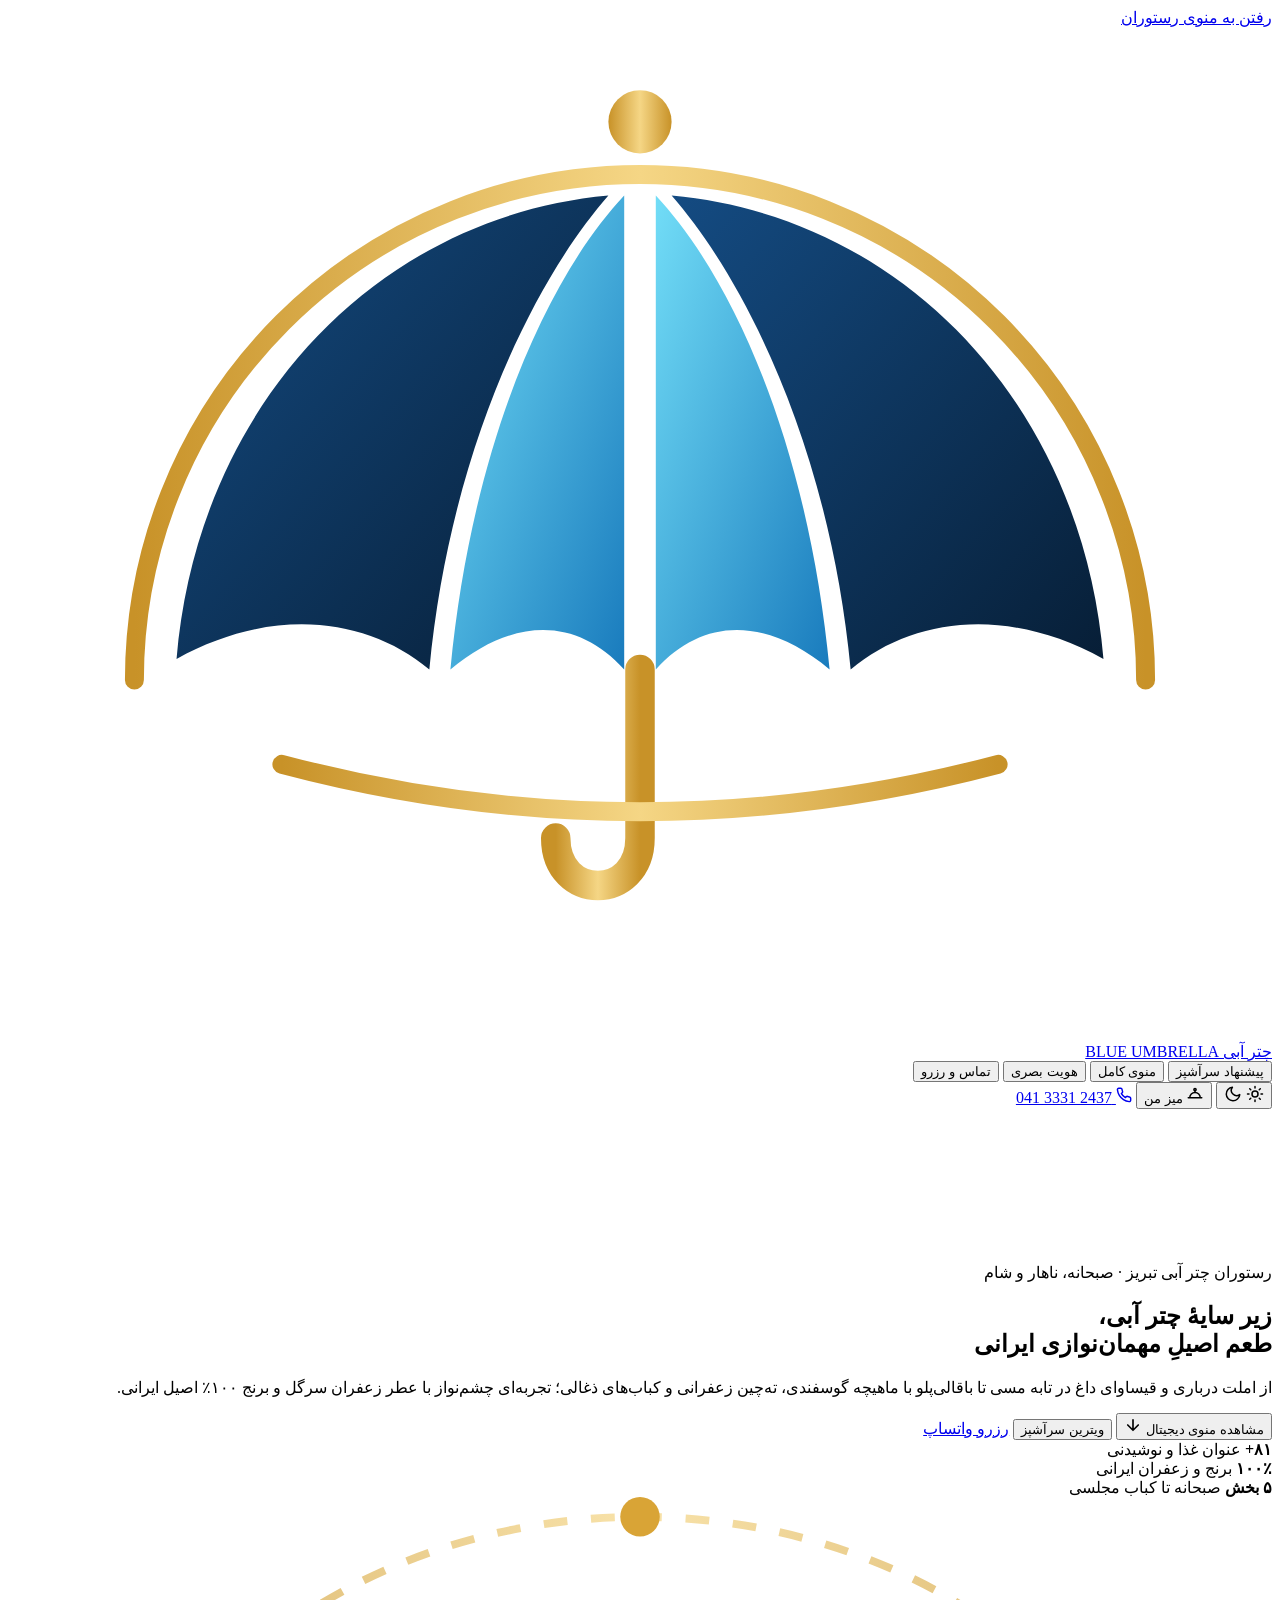
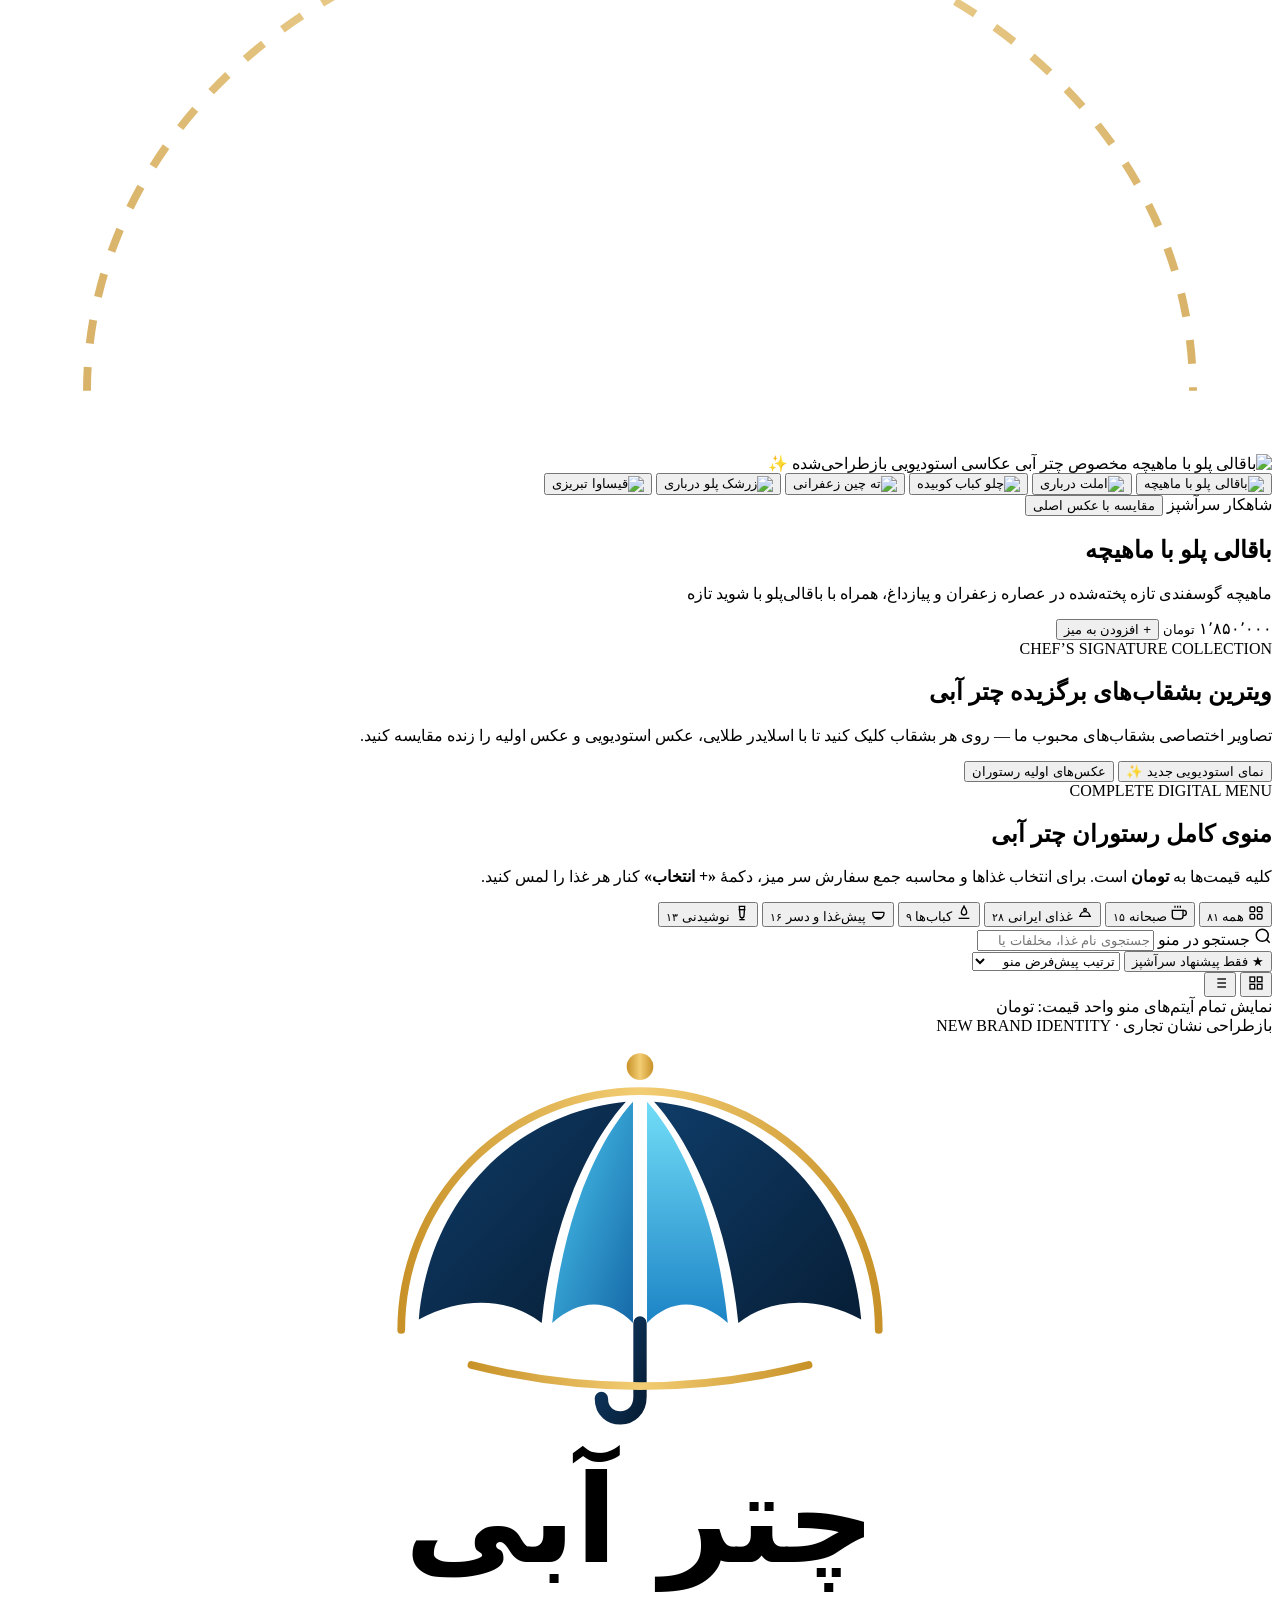
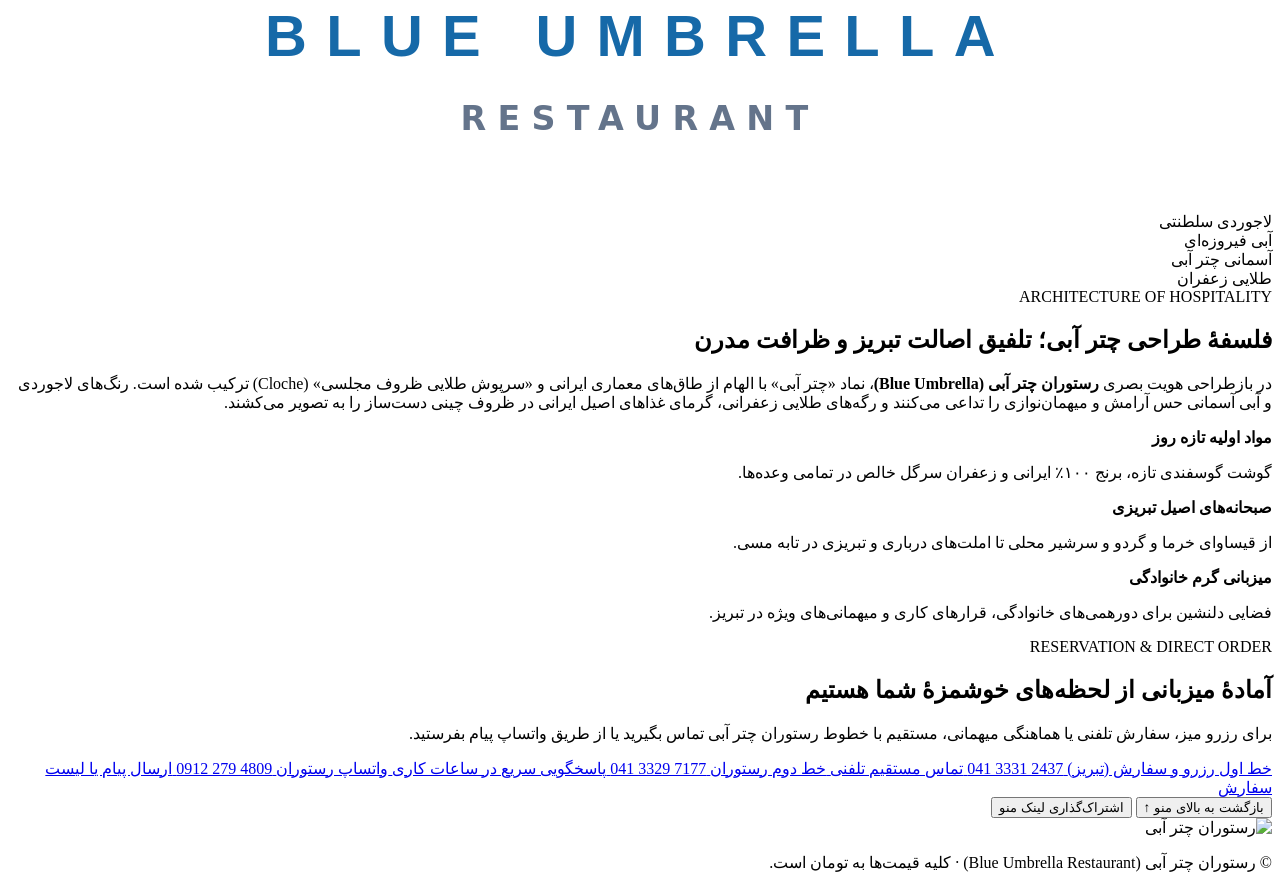
==== commit d43978b3: "Add scroll-driven motion graphics, 3D platter tilt, live photo wipe slider, and fly-to-tray physics " ====
--- a/index.html
+++ b/index.html
@@ -20,12 +20,24 @@
     />
     <meta property="og:image" content="images/food/baghali-mahiche-pro.jpg" />
     <title>رستوران چتر آبی | Blue Umbrella Restaurant — منوی دیجیتال</title>
-    <link rel="icon" href="images/favicon.svg?v=2" type="image/svg+xml" />
-    <link rel="icon" href="images/favicon.png?v=2" type="image/png" sizes="128x128" />
-    <link rel="stylesheet" href="style.css?v=2" />
+    <link rel="icon" href="images/favicon.svg?v=3" type="image/svg+xml" />
+    <link rel="icon" href="images/favicon.png?v=3" type="image/png" sizes="128x128" />
+    <link rel="stylesheet" href="style.css?v=3" />
   </head>
   <body>
     <a class="skip-link" href="#menu">رفتن به منوی رستوران</a>
+
+    <!-- SVG Filters for Organic Culinary Steam & Shimmer -->
+    <svg class="svg-defs-hidden" aria-hidden="true" width="0" height="0">
+      <defs>
+        <filter id="culinary-steam-filter" x="-20%" y="-20%" width="140%" height="140%">
+          <feTurbulence type="fractalNoise" baseFrequency="0.018 0.035" numOctaves="3" seed="4" result="noise">
+            <animate attributeName="baseFrequency" values="0.018 0.035;0.022 0.05;0.018 0.035" dur="9s" repeatCount="indefinite" />
+          </feTurbulence>
+          <feDisplacementMap in="SourceGraphic" in2="noise" scale="14" xChannelSelector="R" yChannelSelector="G" />
+        </filter>
+      </defs>
+    </svg>
 
     <!-- Ambient Architectural Background Layer -->
     <div class="ambient-canvas" aria-hidden="true">
@@ -37,10 +49,15 @@
 
     <!-- ─── Sticky Glass Header ─── -->
     <header class="topbar" id="topbar">
+      <!-- Scroll Progress Ribbon -->
+      <div class="scroll-progress-track" aria-hidden="true">
+        <div class="scroll-progress-bar" id="scroll-progress-bar"></div>
+      </div>
+
       <div class="topbar-inner">
         <a class="brand-lockup" href="#hero" aria-label="رستوران چتر آبی — صفحه اصلی">
           <div class="brand-emblem-wrap" aria-hidden="true">
-            <svg class="brand-emblem-svg" viewBox="0 0 120 96" fill="none">
+            <svg class="brand-emblem-svg" id="header-umbrella-svg" viewBox="0 0 120 96" fill="none">
               <defs>
                 <linearGradient id="hdr-navy" x1="0%" y1="0%" x2="100%" y2="100%">
                   <stop offset="0%" stop-color="#144b82" />
@@ -125,9 +142,12 @@
     <main>
       <!-- ─── Hero Section ─── -->
       <section class="hero" id="hero" aria-labelledby="hero-title">
+        <!-- Interactive Saffron & Steam Particle Canvas -->
+        <canvas class="hero-particles-canvas" id="hero-particles-canvas" aria-hidden="true"></canvas>
+
         <div class="hero-container">
           <!-- Hero Text & Story Column -->
-          <div class="hero-copy">
+          <div class="hero-copy reveal-on-scroll is-visible">
             <div class="hero-pill">
               <span class="status-dot" aria-hidden="true"></span>
               <span>رستوران چتر آبی تبریز · صبحانه، ناهار و شام</span>
@@ -145,34 +165,34 @@
             </p>
 
             <div class="hero-cta-row">
-              <button type="button" class="btn btn-royal" data-scroll="menu">
+              <button type="button" class="btn btn-royal magnetic-btn" data-scroll="menu">
                 <span>مشاهده منوی دیجیتال</span>
                 <svg width="18" height="18" viewBox="0 0 24 24" fill="none" stroke="currentColor" stroke-width="2.2" stroke-linecap="round" stroke-linejoin="round">
                   <path d="M12 5v14M5 12l7 7 7-7" />
                 </svg>
               </button>
-              <button type="button" class="btn btn-outline-gold" data-scroll="featured">
+              <button type="button" class="btn btn-outline-gold magnetic-btn" data-scroll="featured">
                 <span>ویترین سرآشپز</span>
               </button>
-              <a class="btn btn-ghost-call" href="https://wa.me/989122794809" target="_blank" rel="noopener noreferrer">
+              <a class="btn btn-ghost-call magnetic-btn" href="https://wa.me/989122794809" target="_blank" rel="noopener noreferrer">
                 <span>رزرو واتساپ</span>
               </a>
             </div>
 
-            <!-- Key Culinary Highlights -->
+            <!-- Key Culinary Highlights with Animated Counters -->
             <div class="hero-metrics" role="list" aria-label="ویژگی‌های رستوران">
               <div class="metric-item" role="listitem">
-                <strong class="metric-val">۶۳+</strong>
+                <strong class="metric-val" data-count-target="81" data-count-suffix="+">۸۱+</strong>
                 <span class="metric-lbl">عنوان غذا و نوشیدنی</span>
               </div>
               <div class="metric-divider" aria-hidden="true"></div>
               <div class="metric-item" role="listitem">
-                <strong class="metric-val">۱۰۰٪</strong>
+                <strong class="metric-val" data-count-target="100" data-count-suffix="٪">۱۰۰٪</strong>
                 <span class="metric-lbl">برنج و زعفران ایرانی</span>
               </div>
               <div class="metric-divider" aria-hidden="true"></div>
               <div class="metric-item" role="listitem">
-                <strong class="metric-val">۵ بخش</strong>
+                <strong class="metric-val" data-count-target="5" data-count-suffix=" بخش">۵ بخش</strong>
                 <span class="metric-lbl">صبحانه تا کباب مجلسی</span>
               </div>
             </div>
@@ -180,21 +200,34 @@
 
           <!-- Hero Interactive 3D / Orbital Platter Stage -->
           <div class="hero-stage-wrap" id="hero-stage">
-            <div class="stage-turntable">
+            <div class="stage-turntable" id="stage-turntable">
               <!-- Decorative Persian Geometric Rings -->
               <div class="turntable-ring ring-outer" aria-hidden="true"></div>
               <div class="turntable-ring ring-inner" aria-hidden="true"></div>
 
-              <!-- Animated Steam Wisps over Hot Dish -->
+              <!-- Scroll-Driven Golden Cloche Arch over the Platter -->
+              <svg class="hero-cloche-arch" viewBox="0 0 320 140" fill="none" aria-hidden="true">
+                <path
+                  d="M20 125 A140 120 0 0 1 300 125"
+                  stroke="url(#hdr-gold)"
+                  stroke-width="2"
+                  stroke-dasharray="6 6"
+                  opacity="0.7"
+                />
+                <circle cx="160" cy="5" r="5" fill="#d9a436" />
+              </svg>
+
+              <!-- Animated Steam Wisps with SVG Turbulence over Hot Dish -->
               <div class="steam-layer" aria-hidden="true">
                 <span class="steam-wisp wisp-1"></span>
                 <span class="steam-wisp wisp-2"></span>
                 <span class="steam-wisp wisp-3"></span>
               </div>
 
-              <!-- Central Showcase Plate -->
+              <!-- Central Showcase Plate with 3D Tilt & Specular Glare -->
               <div class="hero-main-plate" id="hero-main-plate">
                 <div class="plate-porcelain-rim"></div>
+                <div class="plate-specular-glare" aria-hidden="true"></div>
                 <img
                   id="hero-active-img"
                   src="images/food/baghali-mahiche-pro.jpg"
@@ -203,11 +236,11 @@
                   height="460"
                   fetchpriority="high"
                 />
-                <span class="hero-photo-badge" id="hero-photo-badge">عکاسی استودیویی بازطراحی‌شده</span>
-              </div>
-
-              <!-- Orbital Selector Thumbnails -->
-              <div class="orbital-plates" role="tablist" aria-label="انتخاب بشقاب نمونه در ویترین">
+                <span class="hero-photo-badge" id="hero-photo-badge">عکاسی استودیویی بازطراحی‌شده ✨</span>
+              </div>
+
+              <!-- Orbital Selector Thumbnails (Scroll-Velocity Coupled) -->
+              <div class="orbital-plates" id="orbital-plates" role="tablist" aria-label="انتخاب بشقاب نمونه در ویترین">
                 <button
                   type="button"
                   class="orbit-plate is-active"
@@ -278,7 +311,7 @@
             </div>
 
             <!-- Floating Dish Spotlight Card -->
-            <div class="hero-dish-card" id="hero-dish-card" aria-live="polite">
+            <div class="hero-dish-card spotlight-card" id="hero-dish-card" aria-live="polite">
               <div class="hero-dish-meta">
                 <span class="hero-dish-tag" id="hero-dish-tag">شاهکار سرآشپز</span>
                 <button
@@ -312,12 +345,12 @@
       <!-- ─── Chef's Signature Showcase (ویترین ویژه سرآشپز) ─── -->
       <section class="featured-section" id="featured" aria-labelledby="featured-title">
         <div class="section-container">
-          <div class="section-head">
+          <div class="section-head reveal-on-scroll">
             <div>
               <span class="section-kicker">CHEF’S SIGNATURE COLLECTION</span>
               <h2 id="featured-title" class="section-title">ویترین بشقاب‌های برگزیده چتر آبی</h2>
               <p class="section-subtitle">
-                تصاویر اختصاصی بشقاب‌های محبوب ما — با قابلیت مقایسهٔ عکاسی استودیویی جدید و تصویر اولیه منو.
+                تصاویر اختصاصی بشقاب‌های محبوب ما — روی هر بشقاب کلیک کنید تا با اسلایدر طلایی، عکس استودیویی و عکس اولیه را زنده مقایسه کنید.
               </p>
             </div>
             <div class="photo-mode-switch" role="group" aria-label="حالت نمایش تصاویر">
@@ -337,19 +370,20 @@
       <!-- ─── Complete Interactive Digital Menu (منوی جامع رستوران) ─── -->
       <section class="menu-section" id="menu" aria-labelledby="menu-title">
         <div class="section-container">
-          <header class="menu-header">
+          <header class="menu-header reveal-on-scroll">
             <span class="section-kicker">COMPLETE DIGITAL MENU</span>
             <h2 id="menu-title" class="section-title">منوی کامل رستوران چتر آبی</h2>
             <p class="section-subtitle">
               کلیه قیمت‌ها به <strong>تومان</strong> است. برای انتخاب غذاها و محاسبه جمع سفارش سر میز، دکمهٔ
-              <strong>«+»</strong> کنار هر غذا را لمس کنید.
+              <strong>«+ انتخاب»</strong> کنار هر غذا را لمس کنید.
             </p>
           </header>
 
           <!-- Sticky Smart Controls -->
           <div class="menu-sticky-bar" id="menu-controls">
-            <!-- Category Tabs -->
-            <div class="menu-tabs" role="tablist" aria-label="دسته‌بندی‌های منو">
+            <!-- Category Tabs with Gliding Active Indicator -->
+            <div class="menu-tabs" id="menu-tabs" role="tablist" aria-label="دسته‌بندی‌های منو">
+              <span class="tab-glider" id="tab-glider" aria-hidden="true"></span>
               <button type="button" class="menu-tab is-active" data-category="all" role="tab" aria-selected="true">
                 <svg width="16" height="16" viewBox="0 0 24 24" fill="none" stroke="currentColor" stroke-width="2"><rect x="3" y="3" width="7" height="7" rx="1.5"/><rect x="14" y="3" width="7" height="7" rx="1.5"/><rect x="3" y="14" width="7" height="7" rx="1.5"/><rect x="14" y="14" width="7" height="7" rx="1.5"/></svg>
                 <span>همه</span>
@@ -457,30 +491,135 @@
         </div>
       </section>
 
-      <!-- ─── Brand Identity & Logo Redesign Showcase ─── -->
+      <!-- ─── Brand Identity & Animated SVG Logo Choreography ─── -->
       <section class="brand-story-section" id="brand-story" aria-labelledby="brand-story-title">
         <div class="section-container">
           <div class="brand-story-grid">
-            <div class="brand-story-card brand-logo-presenter">
-              <div class="logo-stage-card">
+            <div class="brand-story-card brand-logo-presenter reveal-on-scroll" id="brand-logo-card">
+              <div class="logo-stage-card spotlight-card">
                 <span class="logo-stage-badge">بازطراحی نشان تجاری · NEW BRAND IDENTITY</span>
-                <img
-                  class="logo-showcase-img"
-                  src="images/logo.svg"
-                  width="300"
-                  height="184"
-                  alt="لوگوی جدید رستوران چتر آبی — Blue Umbrella Restaurant"
-                />
+
+                <!-- Inline Animated Vector Logo for Scroll Path-Drawing Choreography -->
+                <svg
+                  class="logo-showcase-svg"
+                  id="animated-brand-logo"
+                  viewBox="0 0 360 220"
+                  role="img"
+                  aria-label="لوگوی جدید رستوران چتر آبی — Blue Umbrella Restaurant"
+                >
+                  <defs>
+                    <linearGradient id="bs-navy" x1="0%" y1="0%" x2="100%" y2="100%">
+                      <stop offset="0%" stop-color="#0f3c68" />
+                      <stop offset="100%" stop-color="#071e36" />
+                    </linearGradient>
+                    <linearGradient id="bs-cerulean" x1="0%" y1="0%" x2="100%" y2="100%">
+                      <stop offset="0%" stop-color="#4cc9f0" />
+                      <stop offset="100%" stop-color="#1669a8" />
+                    </linearGradient>
+                    <linearGradient id="bs-azure" x1="50%" y1="0%" x2="50%" y2="100%">
+                      <stop offset="0%" stop-color="#72ddf7" />
+                      <stop offset="100%" stop-color="#1d84c6" />
+                    </linearGradient>
+                    <linearGradient id="bs-gold" x1="0%" y1="0%" x2="100%" y2="0%">
+                      <stop offset="0%" stop-color="#c89228" />
+                      <stop offset="50%" stop-color="#f3cd74" />
+                      <stop offset="100%" stop-color="#c89228" />
+                    </linearGradient>
+                  </defs>
+                  <g transform="translate(180, 78)">
+                    <path
+                      class="draw-path draw-arch"
+                      d="M-68 6 A68 68 0 0 1 68 6"
+                      fill="none"
+                      stroke="url(#bs-gold)"
+                      stroke-width="2.2"
+                      stroke-linecap="round"
+                    />
+                    <circle class="draw-finial" cx="0" cy="-69" r="3.8" fill="url(#bs-gold)" />
+                    <path
+                      class="draw-wing wing-1"
+                      d="M-4 -59 C-35 -56 -60 -32 -63 3 C-50 -4 -37 -3 -28 4 C-25 -26 -14 -48 -4 -59 Z"
+                      fill="url(#bs-navy)"
+                    />
+                    <path
+                      class="draw-wing wing-2"
+                      d="M-2 -59 C-12 -48 -22 -26 -25 4 C-17 -3 -9 -3 -2 4 Z"
+                      fill="url(#bs-cerulean)"
+                    />
+                    <path
+                      class="draw-wing wing-3"
+                      d="M2 -59 L2 4 C9 -3 17 -3 25 4 C22 -26 12 -48 2 -59 Z"
+                      fill="url(#bs-azure)"
+                    />
+                    <path
+                      class="draw-wing wing-4"
+                      d="M4 -59 C14 -48 25 -26 28 4 C37 -3 50 -4 63 3 C60 -32 35 -56 4 -59 Z"
+                      fill="url(#bs-navy)"
+                    />
+                    <path
+                      class="draw-path draw-stem"
+                      d="M0 4 L0 25 C0 33 -11 33 -11 25.5"
+                      fill="none"
+                      stroke="url(#bs-navy)"
+                      stroke-width="3.8"
+                      stroke-linecap="round"
+                    />
+                    <path
+                      class="draw-path draw-horizon"
+                      d="M-48 16 Q0 28 48 16"
+                      fill="none"
+                      stroke="url(#bs-gold)"
+                      stroke-width="2.2"
+                      stroke-linecap="round"
+                    />
+                  </g>
+                  <text
+                    class="draw-text-fa"
+                    x="180"
+                    y="150"
+                    text-anchor="middle"
+                    font-family="Vazirmatn, system-ui, sans-serif"
+                    font-size="35"
+                    font-weight="800"
+                    fill="currentColor"
+                  >چتر آبی</text>
+                  <text
+                    class="draw-text-en"
+                    x="180"
+                    y="177"
+                    text-anchor="middle"
+                    font-family="Vazirmatn, 'Helvetica Neue', Arial, sans-serif"
+                    font-size="16.5"
+                    font-weight="800"
+                    fill="#1669a8"
+                    letter-spacing="5.5"
+                  >BLUE UMBRELLA</text>
+                  <g class="draw-text-sub" transform="translate(180, 198)">
+                    <line x1="-78" y1="-3.5" x2="-42" y2="-3.5" stroke="url(#bs-gold)" stroke-width="1.5" stroke-linecap="round" />
+                    <text
+                      x="0"
+                      y="0"
+                      text-anchor="middle"
+                      font-family="Vazirmatn, system-ui, sans-serif"
+                      font-size="9.5"
+                      font-weight="700"
+                      fill="#64748b"
+                      letter-spacing="3.2"
+                    >RESTAURANT</text>
+                    <line x1="42" y1="-3.5" x2="78" y2="-3.5" stroke="url(#bs-gold)" stroke-width="1.5" stroke-linecap="round" />
+                  </g>
+                </svg>
+
                 <div class="logo-swatch-row" aria-label="پالت رنگی برند چتر آبی">
-                  <div class="color-swatch" style="--sw: #071e36"><span>لاجوردی سلطنتی</span></div>
-                  <div class="color-swatch" style="--sw: #1669a8"><span>آبی فیروزه‌ای</span></div>
-                  <div class="color-swatch" style="--sw: #4cc9f0"><span>آسمانی چتر آبی</span></div>
-                  <div class="color-swatch" style="--sw: #d9a436"><span>طلایی زعفران</span></div>
+                  <div class="color-swatch" style="--sw: #071e36; --i: 0"><span>لاجوردی سلطنتی</span></div>
+                  <div class="color-swatch" style="--sw: #1669a8; --i: 1"><span>آبی فیروزه‌ای</span></div>
+                  <div class="color-swatch" style="--sw: #4cc9f0; --i: 2"><span>آسمانی چتر آبی</span></div>
+                  <div class="color-swatch" style="--sw: #d9a436; --i: 3"><span>طلایی زعفران</span></div>
                 </div>
               </div>
             </div>
 
-            <div class="brand-story-copy">
+            <div class="brand-story-copy reveal-on-scroll">
               <span class="section-kicker">ARCHITECTURE OF HOSPITALITY</span>
               <h2 id="brand-story-title" class="section-title">فلسفهٔ طراحی چتر آبی؛ تلفیق اصالت تبریز و ظرافت مدرن</h2>
               <p class="brand-story-text">
@@ -491,15 +630,15 @@
               </p>
 
               <div class="brand-pillars">
-                <div class="pillar-card">
+                <div class="pillar-card spotlight-card">
                   <strong>مواد اولیه تازه روز</strong>
                   <p>گوشت گوسفندی تازه، برنج ۱۰۰٪ ایرانی و زعفران سرگل خالص در تمامی وعده‌ها.</p>
                 </div>
-                <div class="pillar-card">
+                <div class="pillar-card spotlight-card">
                   <strong>صبحانه‌های اصیل تبریزی</strong>
                   <p>از قیساوای خرما و گردو و سرشیر محلی تا املت‌های درباری و تبریزی در تابه مسی.</p>
                 </div>
-                <div class="pillar-card">
+                <div class="pillar-card spotlight-card">
                   <strong>میزبانی گرم خانوادگی</strong>
                   <p>فضایی دلنشین برای دورهمی‌های خانوادگی، قرارهای کاری و میهمانی‌های ویژه در تبریز.</p>
                 </div>
@@ -517,7 +656,7 @@
           <div class="orbit-dots"></div>
         </div>
 
-        <div class="contact-inner">
+        <div class="contact-inner reveal-on-scroll">
           <span class="contact-kicker">RESERVATION & DIRECT ORDER</span>
           <h2 id="contact-title" class="contact-title">آمادهٔ میزبانی از لحظه‌های خوشمزهٔ شما هستیم</h2>
           <p class="contact-tagline">
@@ -526,20 +665,20 @@
           </p>
 
           <div class="contact-constellation">
-            <a class="orbit-card orbit-card-main" href="tel:+984133312437">
+            <a class="orbit-card orbit-card-main spotlight-card" href="tel:+984133312437">
               <span class="orbit-card-label">خط اول رزرو و سفارش (تبریز)</span>
               <span class="orbit-card-value" dir="ltr">041 3331 2437</span>
               <span class="orbit-card-action">تماس مستقیم تلفنی</span>
             </a>
 
-            <a class="orbit-card" href="tel:+984133297177">
+            <a class="orbit-card spotlight-card" href="tel:+984133297177">
               <span class="orbit-card-label">خط دوم رستوران</span>
               <span class="orbit-card-value" dir="ltr">041 3329 7177</span>
               <span class="orbit-card-sub">پاسخگویی سریع در ساعات کاری</span>
             </a>
 
             <a
-              class="orbit-card orbit-card-wa"
+              class="orbit-card orbit-card-wa spotlight-card"
               href="https://wa.me/989122794809"
               target="_blank"
               rel="noopener noreferrer"
@@ -551,10 +690,10 @@
           </div>
 
           <div class="contact-bottom-actions">
-            <button type="button" class="btn btn-outline-light" data-scroll="menu">
+            <button type="button" class="btn btn-outline-light magnetic-btn" data-scroll="menu">
               بازگشت به بالای منو ↑
             </button>
-            <button type="button" class="btn btn-outline-light" id="share-menu-btn">
+            <button type="button" class="btn btn-outline-light magnetic-btn" id="share-menu-btn">
               اشتراک‌گذاری لینک منو
             </button>
           </div>
@@ -630,20 +769,50 @@
       </aside>
     </div>
 
-    <!-- ─── Dish Lightbox & Photo Comparison Modal ─── -->
+    <!-- ─── Dish Lightbox & Interactive Before/After Wipe Comparison Modal ─── -->
     <div class="modal-backdrop" id="dish-modal-backdrop" hidden>
       <div class="dish-modal" role="dialog" aria-modal="true" aria-labelledby="modal-dish-title">
         <button type="button" class="modal-close-btn modal-close-floating" id="modal-close-btn" aria-label="بستن">
           ×
         </button>
-        <div class="dish-modal-media">
+        <div class="dish-modal-media" id="modal-media-stage">
+          <!-- Studio Image Base -->
           <img id="modal-dish-img" src="images/food/baghali-mahiche-pro.jpg" alt="" />
+
+          <!-- Original Image Clipped Layer for Interactive Wipe Comparison -->
+          <div class="modal-wipe-overlay" id="modal-wipe-overlay" hidden>
+            <img id="modal-dish-orig-img" src="images/food/baghali-mahiche.jpg" alt="عکس اولیه منو" />
+            <span class="wipe-tag wipe-tag-orig">عکس اولیه</span>
+            <span class="wipe-tag wipe-tag-studio">نمای استودیویی ✨</span>
+          </div>
+
+          <!-- Golden Draggable Wipe Handle -->
+          <div class="modal-wipe-handle" id="modal-wipe-handle" hidden aria-hidden="true">
+            <div class="wipe-line"></div>
+            <div class="wipe-knob">↔</div>
+          </div>
+
+          <!-- Accessible Range Input for Scrubbing -->
+          <input
+            type="range"
+            min="5"
+            max="95"
+            value="50"
+            class="modal-wipe-range"
+            id="modal-wipe-range"
+            aria-label="اسلایدر مقایسه عکس استودیویی و عکس اصلی"
+            hidden
+          />
+
           <div class="modal-media-bar" id="modal-compare-bar" hidden>
             <button type="button" class="modal-photo-btn is-active" id="modal-btn-studio">
-              عکس استودیویی جدید ✨
+              عکس استودیویی ✨
+            </button>
+            <button type="button" class="modal-photo-btn" id="modal-btn-split">
+              اسلایدر مقایسه زنده ↔
             </button>
             <button type="button" class="modal-photo-btn" id="modal-btn-orig">
-              عکس اصلی منو
+              عکس اصلی
             </button>
           </div>
         </div>
@@ -667,7 +836,7 @@
       </div>
     </div>
 
-    <script src="js/menu-data.js?v=2"></script>
-    <script src="script.js?v=2"></script>
+    <script src="js/menu-data.js?v=3"></script>
+    <script src="script.js?v=3"></script>
   </body>
 </html>
--- a/style.css
+++ b/style.css
@@ -2221,3 +2221,441 @@
     animation: none !important;
   }
 }
+/* ═══════════════════════════════════════════════════════════════════════════
+   MOTION GRAPHICS, SCROLL CHOREOGRAPHY & TACTILE EFFECTS
+   ═══════════════════════════════════════════════════════════════════════════ */
+
+.svg-defs-hidden {
+  position: absolute;
+  width: 0;
+  height: 0;
+  pointer-events: none;
+}
+
+/* 1. Topbar Scroll Progress Ribbon */
+.scroll-progress-track {
+  position: absolute;
+  bottom: -1px;
+  left: 0;
+  right: 0;
+  height: 2.5px;
+  background: transparent;
+  overflow: hidden;
+  pointer-events: none;
+}
+
+.scroll-progress-bar {
+  height: 100%;
+  width: 100%;
+  transform-origin: right center;
+  transform: scaleX(var(--scroll-progress, 0));
+  background: linear-gradient(90deg, var(--gold-400) 0%, var(--azure-400) 50%, var(--gold-500) 100%);
+  box-shadow: 0 0 12px rgba(217, 164, 54, 0.55);
+  transition: transform 0.08s linear;
+}
+
+/* 2. Hero Saffron & Steam Particle Canvas */
+.hero-particles-canvas {
+  position: absolute;
+  inset: 0;
+  width: 100%;
+  height: 100%;
+  pointer-events: none;
+  z-index: 0;
+  opacity: 0.85;
+}
+
+.hero-container {
+  position: relative;
+  z-index: 2;
+}
+
+/* 3. Scroll-Driven Cloche Arch & Canopy Unfolding */
+.hero-cloche-arch {
+  position: absolute;
+  top: 2%;
+  left: 50%;
+  width: 78%;
+  height: auto;
+  transform: translate3d(-50%, calc(var(--cloche-lift, 0px) * -1), 0) scale(var(--cloche-scale, 1));
+  opacity: calc(1 - var(--cloche-fade, 0));
+  pointer-events: none;
+  z-index: 4;
+  transition: transform 0.12s linear, opacity 0.12s linear;
+}
+
+.topbar.is-scrolled .wing-outer-l {
+  transform: rotate(-5deg) translateY(-1.5px);
+  transform-origin: 0 -42px;
+}
+.topbar.is-scrolled .wing-outer-r {
+  transform: rotate(5deg) translateY(-1.5px);
+  transform-origin: 0 -42px;
+}
+.topbar.is-scrolled .emblem-halo {
+  transform: translateY(-2.5px);
+}
+
+.emblem-halo {
+  transition: transform 0.45s var(--ease-spring);
+}
+
+/* 4. Organic SVG Turbulence Steam Filter + 3D Platter Tilt */
+.steam-layer {
+  filter: url(#culinary-steam-filter);
+}
+
+.stage-turntable {
+  perspective: 1100px;
+}
+
+.hero-main-plate {
+  transform-style: preserve-3d;
+  transform: rotateX(var(--tilt-x, 0deg)) rotateY(var(--tilt-y, 0deg));
+  will-change: transform;
+}
+
+.hero-main-plate.is-switching {
+  transform: scale(0.88) rotate(-12deg) !important;
+  opacity: 0.65;
+}
+
+.plate-specular-glare {
+  position: absolute;
+  inset: 0;
+  border-radius: 50%;
+  z-index: 3;
+  pointer-events: none;
+  background: radial-gradient(
+    circle at var(--glare-x, 30%) var(--glare-y, 25%),
+    rgba(255, 255, 255, 0.42) 0%,
+    rgba(255, 255, 255, 0.08) 32%,
+    transparent 65%
+  );
+  mix-blend-mode: overlay;
+  transition: opacity 0.3s ease;
+}
+
+/* Scroll-Velocity Coupled Orbital Ring */
+.orbit-plate {
+  transform: rotate(calc(var(--angle) + var(--orbit-offset, 0deg)))
+    translate(calc(min(44vw, 226px)))
+    rotate(calc(-1 * (var(--angle) + var(--orbit-offset, 0deg))));
+}
+
+.orbit-plate:hover,
+.orbit-plate.is-active {
+  transform: rotate(calc(var(--angle) + var(--orbit-offset, 0deg)))
+    translate(calc(min(44vw, 226px)))
+    rotate(calc(-1 * (var(--angle) + var(--orbit-offset, 0deg))))
+    scale(1.18);
+}
+
+/* 5. Cursor-Tracked Radial Spotlight Cards */
+.spotlight-card,
+.featured-card,
+.menu-item-card {
+  position: relative;
+  overflow: hidden;
+}
+
+.spotlight-card::after,
+.featured-card::after,
+.menu-item-card::after {
+  content: "";
+  position: absolute;
+  inset: 0;
+  pointer-events: none;
+  background: radial-gradient(
+    360px circle at var(--mx, 50%) var(--my, 50%),
+    rgba(217, 164, 54, 0.14),
+    rgba(44, 168, 223, 0.06) 45%,
+    transparent 75%
+  );
+  opacity: 0;
+  transition: opacity 0.35s ease;
+  z-index: 1;
+}
+
+.spotlight-card:hover::after,
+.featured-card:hover::after,
+.menu-item-card:hover::after {
+  opacity: 1;
+}
+
+/* 6. Section & Element Scroll Reveal Choreography */
+.reveal-on-scroll {
+  opacity: 0;
+  transform: translateY(28px) scale(0.985);
+  transition:
+    opacity 0.7s var(--ease-spring),
+    transform 0.7s var(--ease-spring);
+  will-change: opacity, transform;
+}
+
+.reveal-on-scroll.is-visible {
+  opacity: 1;
+  transform: translateY(0) scale(1);
+}
+
+.menu-block-title::before {
+  transform-origin: top center;
+  transform: scaleY(0.2);
+  transition: transform 0.65s var(--ease-spring);
+}
+
+.menu-block.is-visible .menu-block-title::before {
+  transform: scaleY(1);
+}
+
+/* 7. Gliding Category Pill Indicator in Sticky Bar */
+.menu-tabs {
+  position: relative;
+}
+
+.tab-glider {
+  position: absolute;
+  top: 0;
+  left: 0;
+  height: 2.35rem;
+  width: var(--glider-w, 0px);
+  transform: translate3d(var(--glider-x, 0px), var(--glider-y, 0px), 0);
+  border-radius: 999px;
+  background: linear-gradient(135deg, var(--navy-700) 0%, var(--navy-900) 100%);
+  box-shadow: 0 6px 18px rgba(7, 30, 54, 0.24);
+  pointer-events: none;
+  z-index: 0;
+  opacity: 0;
+  transition:
+    transform 0.38s var(--ease-spring),
+    width 0.38s var(--ease-spring),
+    opacity 0.2s ease;
+}
+
+.tab-glider.is-ready {
+  opacity: 1;
+}
+
+.menu-tab {
+  position: relative;
+  z-index: 1;
+}
+
+.menu-tabs.has-glider .menu-tab.is-active {
+  background: transparent;
+  box-shadow: none;
+  border-color: transparent;
+}
+
+/* 8. Animated Vector Logo Path Drawing (#brand-story) */
+.logo-showcase-svg {
+  width: min(88%, 290px);
+  height: auto;
+  color: var(--text-primary);
+  filter: drop-shadow(0 12px 24px rgba(7, 30, 54, 0.14));
+  overflow: visible;
+}
+
+.draw-path {
+  stroke-dasharray: 260;
+  stroke-dashoffset: 260;
+  transition: stroke-dashoffset 1.3s var(--ease-spring);
+}
+
+.draw-wing {
+  opacity: 0;
+  transform: translateY(10px) scale(0.88);
+  transform-origin: 0 -25px;
+  transition:
+    opacity 0.65s var(--ease-spring),
+    transform 0.65s var(--ease-spring);
+}
+
+.wing-1 { transition-delay: 0.18s; }
+.wing-2 { transition-delay: 0.3s; }
+.wing-3 { transition-delay: 0.42s; }
+.wing-4 { transition-delay: 0.54s; }
+
+.draw-finial,
+.draw-text-fa,
+.draw-text-en,
+.draw-text-sub {
+  opacity: 0;
+  transform: translateY(8px);
+  transition: opacity 0.6s ease, transform 0.6s var(--ease-spring);
+}
+
+.draw-finial { transition-delay: 0.25s; }
+.draw-text-fa { transition-delay: 0.55s; }
+.draw-text-en { transition-delay: 0.7s; }
+.draw-text-sub { transition-delay: 0.85s; }
+
+.brand-logo-presenter.is-visible .draw-path {
+  stroke-dashoffset: 0;
+}
+
+.brand-logo-presenter.is-visible .draw-wing,
+.brand-logo-presenter.is-visible .draw-finial,
+.brand-logo-presenter.is-visible .draw-text-fa,
+.brand-logo-presenter.is-visible .draw-text-en,
+.brand-logo-presenter.is-visible .draw-text-sub {
+  opacity: 1;
+  transform: translateY(0) scale(1);
+}
+
+.color-swatch {
+  opacity: 0;
+  transform: translateY(12px) scale(0.9);
+  transition:
+    opacity 0.5s var(--ease-spring),
+    transform 0.5s var(--ease-spring);
+  transition-delay: calc(0.65s + var(--i, 0) * 0.11s);
+}
+
+.brand-logo-presenter.is-visible .color-swatch {
+  opacity: 1;
+  transform: translateY(0) scale(1);
+}
+
+/* 9. Interactive Before/After Wipe Comparison Curtain in Modal */
+.modal-wipe-overlay {
+  position: absolute;
+  inset: 0;
+  z-index: 2;
+  overflow: hidden;
+  clip-path: inset(0 calc(100% - var(--wipe-pos, 50%)) 0 0);
+}
+
+.modal-wipe-overlay img {
+  width: 100%;
+  height: 100%;
+  object-fit: cover;
+}
+
+.wipe-tag {
+  position: absolute;
+  top: 0.85rem;
+  padding: 0.25rem 0.65rem;
+  border-radius: 999px;
+  font-size: 0.7rem;
+  font-weight: 800;
+  background: rgba(7, 30, 54, 0.82);
+  color: #fff;
+  border: 1px solid rgba(255, 255, 255, 0.25);
+  backdrop-filter: blur(6px);
+  pointer-events: none;
+}
+
+.wipe-tag-orig {
+  left: 3.6rem;
+}
+
+.wipe-tag-studio {
+  right: 0.85rem;
+  color: var(--gold-400);
+  border-color: var(--border-gold);
+}
+
+.modal-wipe-handle {
+  position: absolute;
+  top: 0;
+  bottom: 0;
+  left: var(--wipe-pos, 50%);
+  transform: translateX(-50%);
+  z-index: 4;
+  pointer-events: none;
+  display: flex;
+  align-items: center;
+  justify-content: center;
+}
+
+.wipe-line {
+  width: 2.5px;
+  height: 100%;
+  background: linear-gradient(to bottom, var(--gold-400), #ffffff, var(--gold-500));
+  box-shadow: 0 0 12px rgba(0, 0, 0, 0.45);
+}
+
+.wipe-knob {
+  position: absolute;
+  width: 2.3rem;
+  height: 2.3rem;
+  border-radius: 50%;
+  background: linear-gradient(135deg, var(--gold-400), var(--gold-600));
+  color: var(--navy-950);
+  font-weight: 900;
+  font-size: 0.9rem;
+  display: flex;
+  align-items: center;
+  justify-content: center;
+  border: 2px solid #ffffff;
+  box-shadow: 0 6px 18px rgba(0, 0, 0, 0.35);
+}
+
+.modal-wipe-range {
+  position: absolute;
+  inset: 0;
+  width: 100%;
+  height: 100%;
+  margin: 0;
+  opacity: 0;
+  cursor: ew-resize;
+  z-index: 5;
+  direction: ltr;
+}
+
+.modal-media-bar {
+  z-index: 6;
+}
+
+/* 10. Parabolic Fly-to-Tray Clone & Tray Bounce */
+.flying-plate-clone {
+  position: fixed;
+  z-index: 9999;
+  width: 3.5rem;
+  height: 3.5rem;
+  border-radius: 50%;
+  object-fit: cover;
+  border: 2.5px solid var(--gold-400);
+  box-shadow: 0 12px 28px rgba(7, 30, 54, 0.38);
+  pointer-events: none;
+  will-change: transform, opacity;
+}
+
+@keyframes trayBounce {
+  0% { transform: scale(1); }
+  35% { transform: scale(1.18) rotate(-3deg); }
+  70% { transform: scale(0.95) rotate(2deg); }
+  100% { transform: scale(1); }
+}
+
+.tray-trigger.is-bouncing,
+.floating-tray-bar.is-bouncing {
+  animation: trayBounce 0.48s var(--ease-spring);
+}
+
+.floating-tray-bar.is-bouncing {
+  animation-name: floatingBarBounce;
+}
+
+@keyframes floatingBarBounce {
+  0% { transform: translateX(-50%) scale(1); }
+  40% { transform: translateX(-50%) scale(1.05) translateY(-4px); }
+  100% { transform: translateX(-50%) scale(1); }
+}
+
+@media (prefers-reduced-motion: reduce) {
+  .reveal-on-scroll,
+  .draw-path,
+  .draw-wing,
+  .draw-finial,
+  .draw-text-fa,
+  .draw-text-en,
+  .draw-text-sub,
+  .color-swatch {
+    opacity: 1 !important;
+    transform: none !important;
+    stroke-dashoffset: 0 !important;
+    transition: none !important;
+  }
+}
